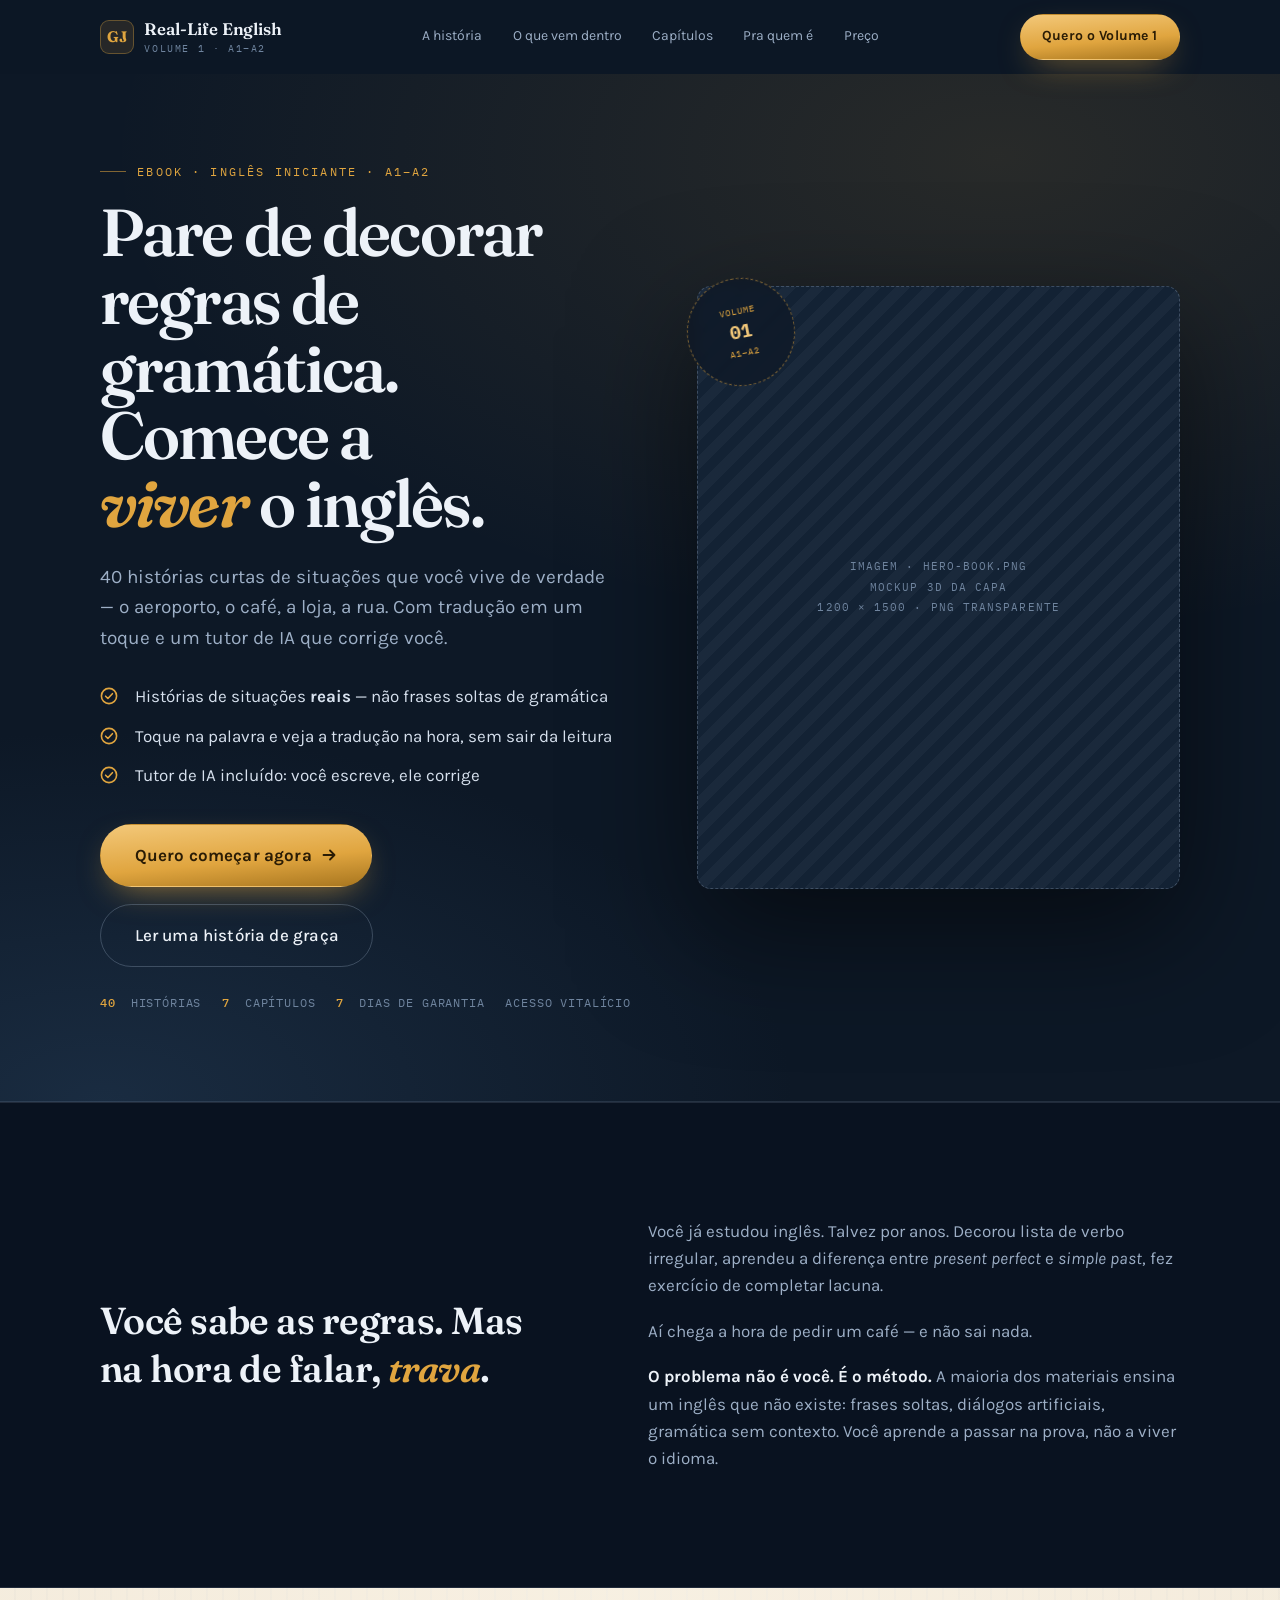
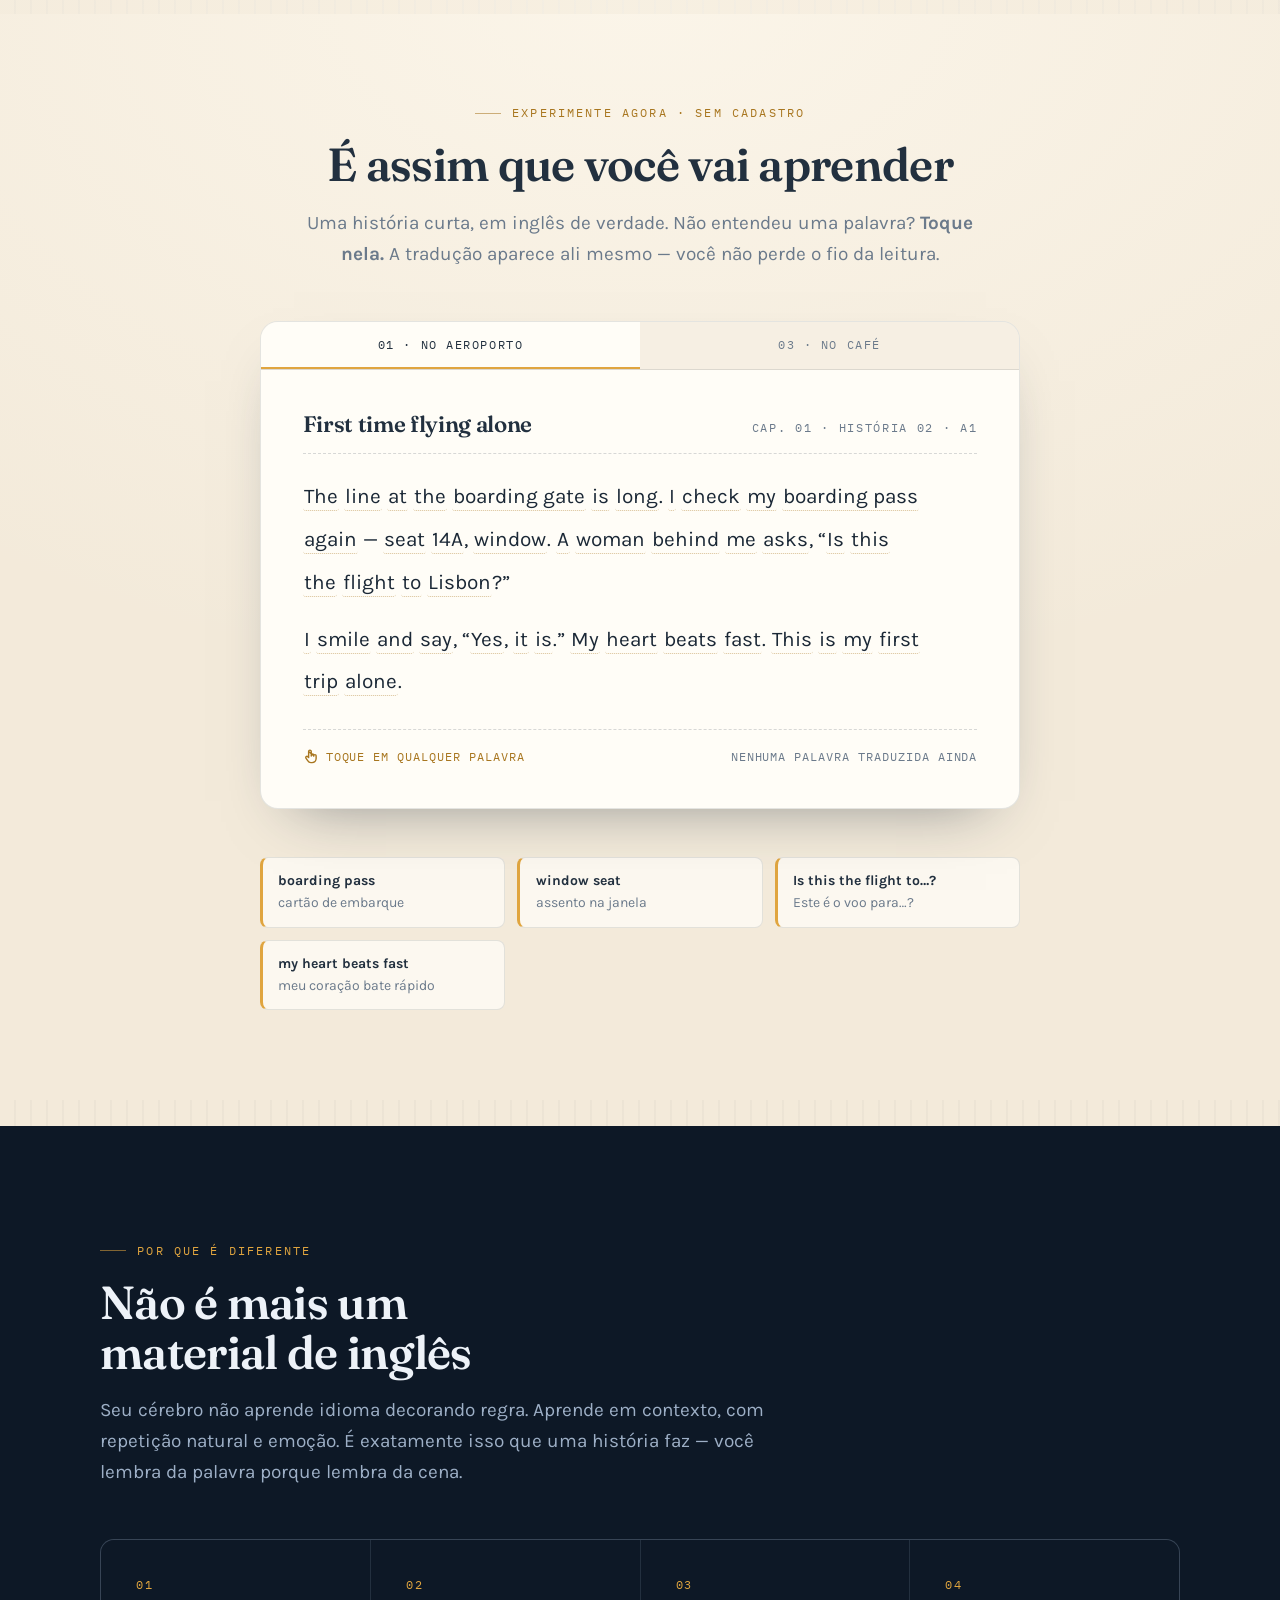
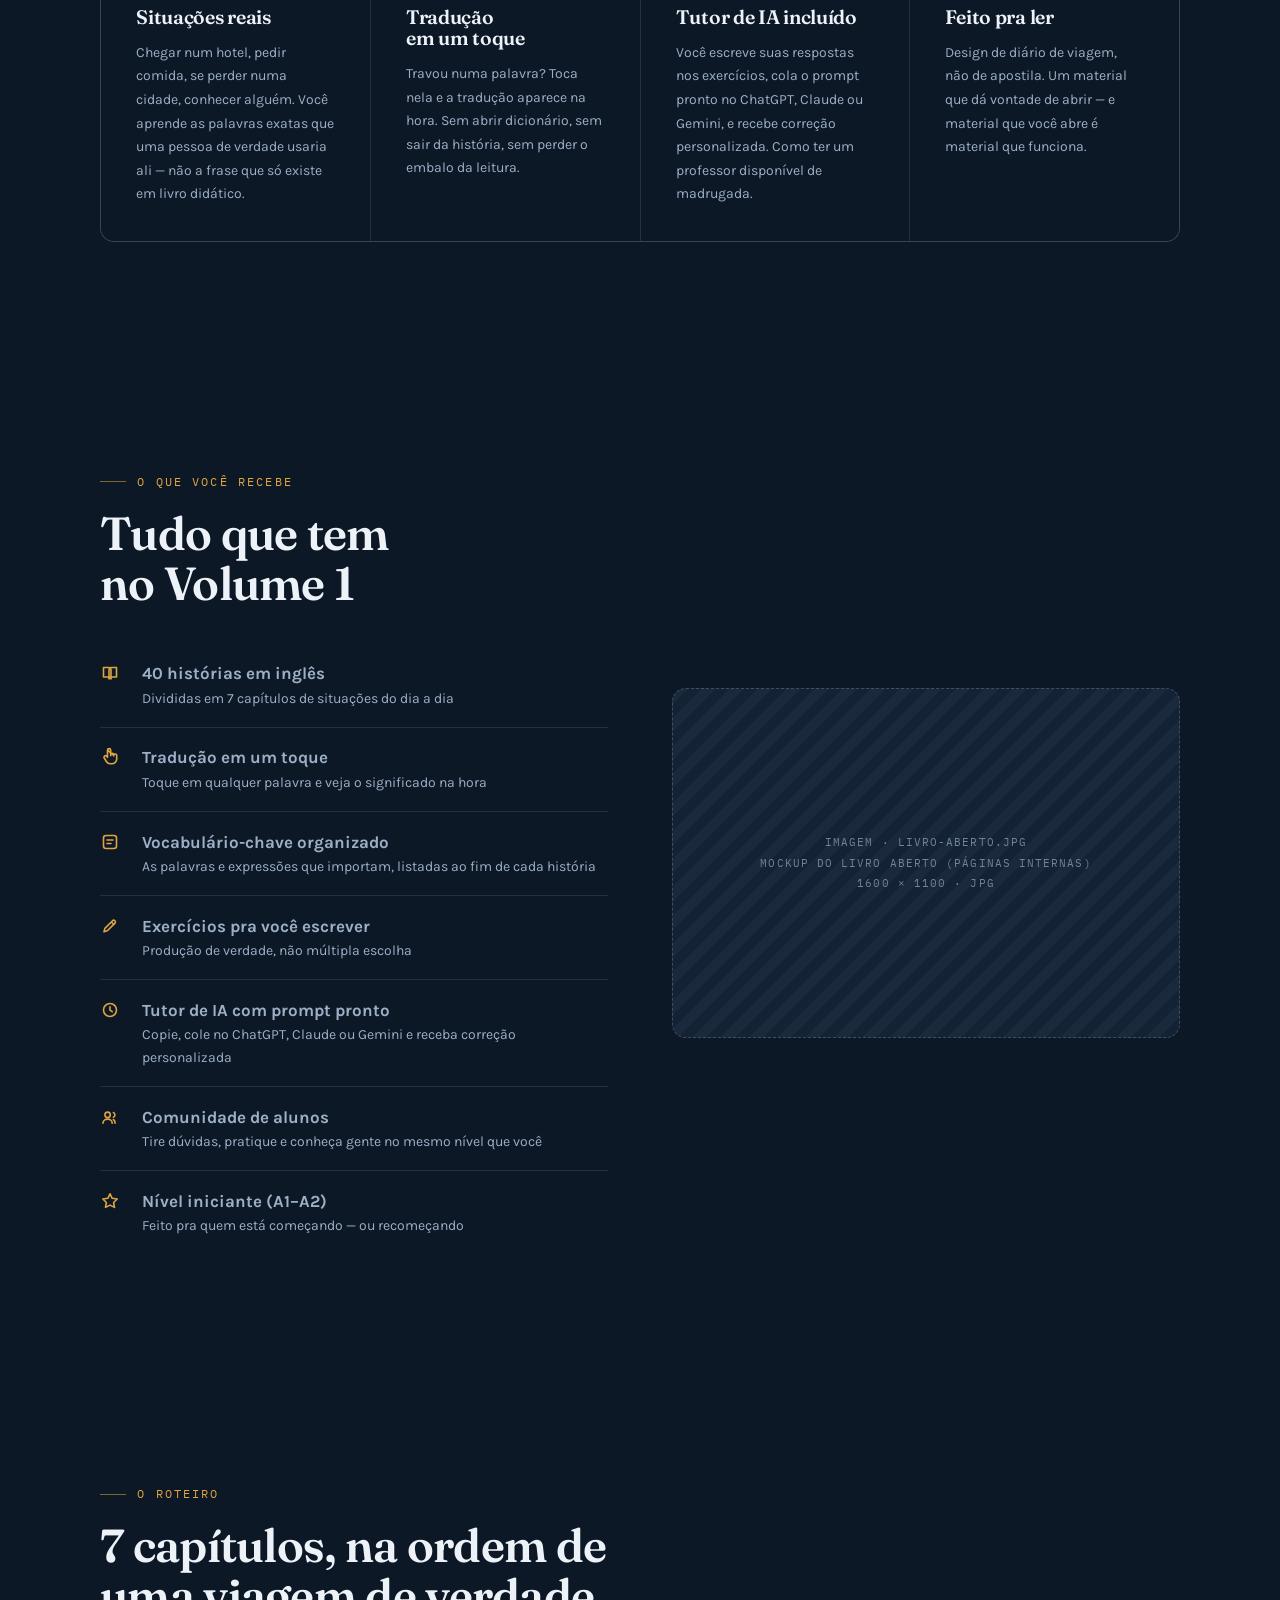
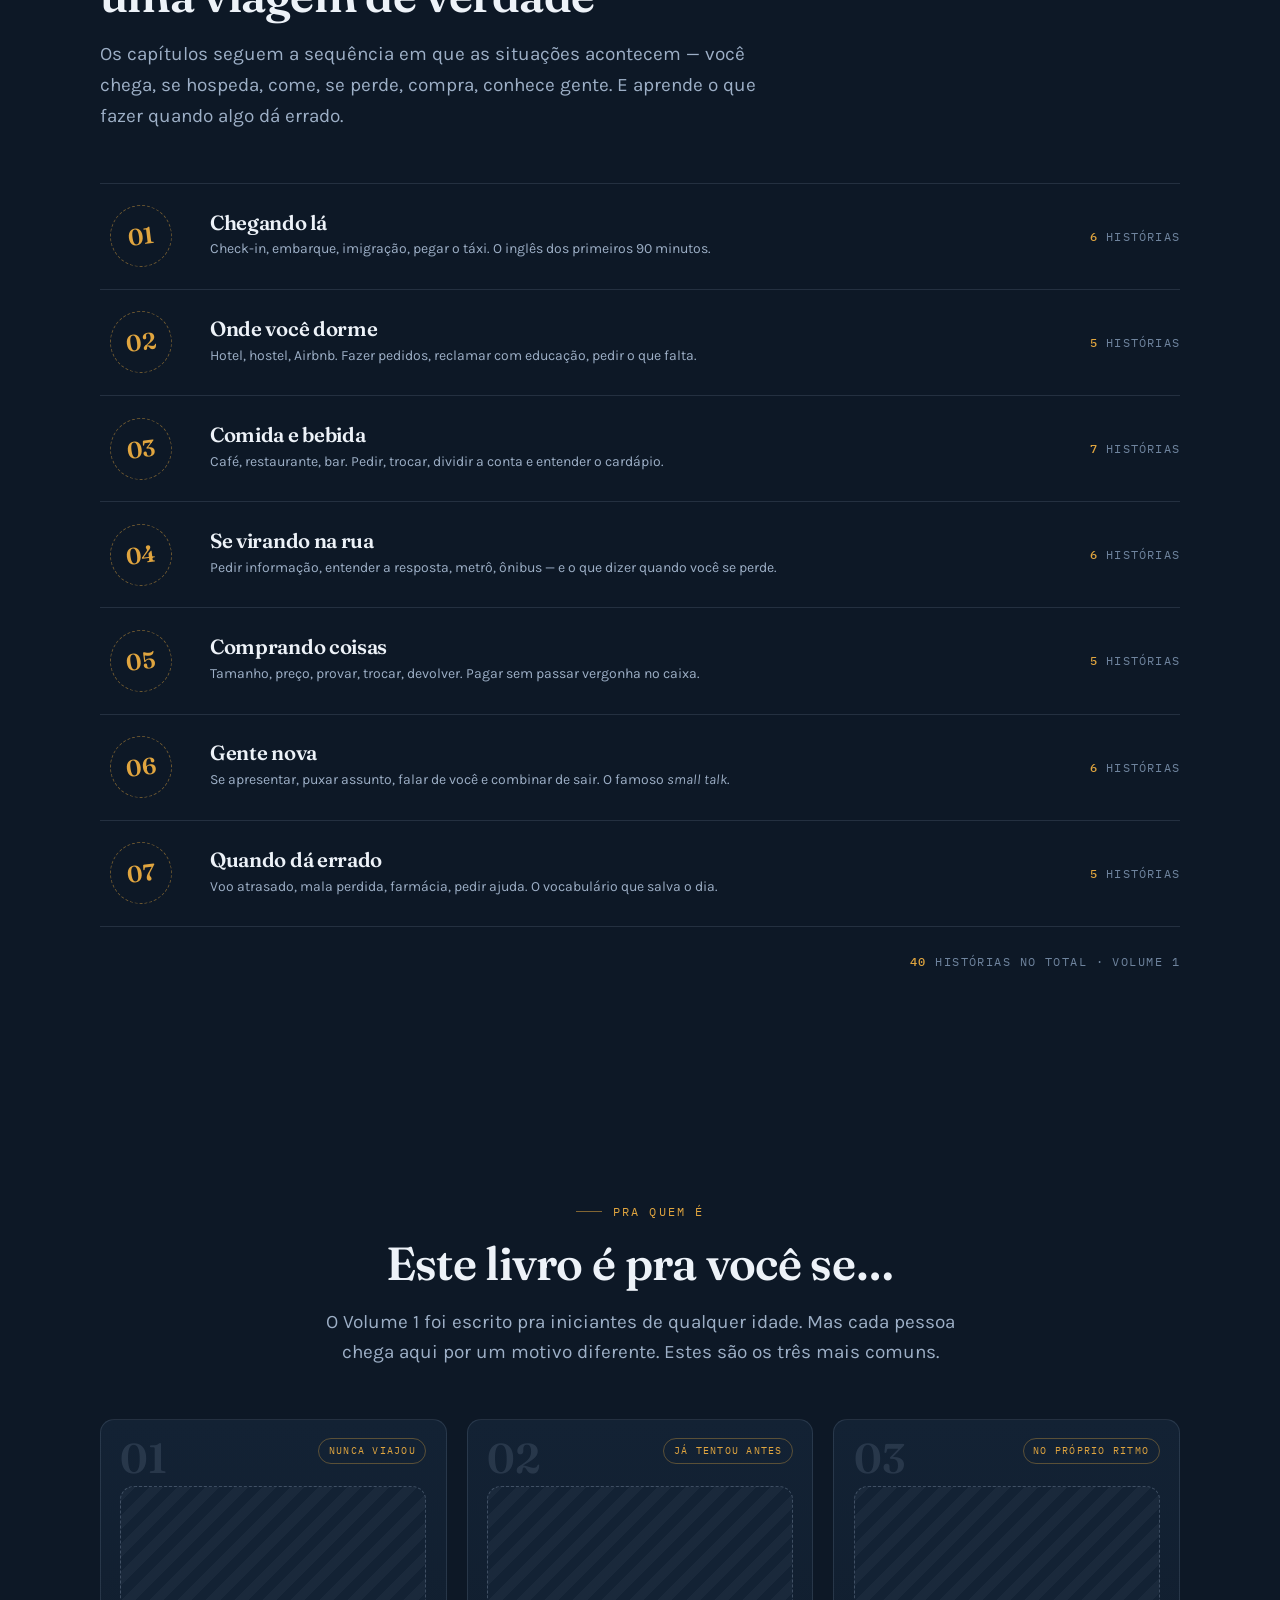
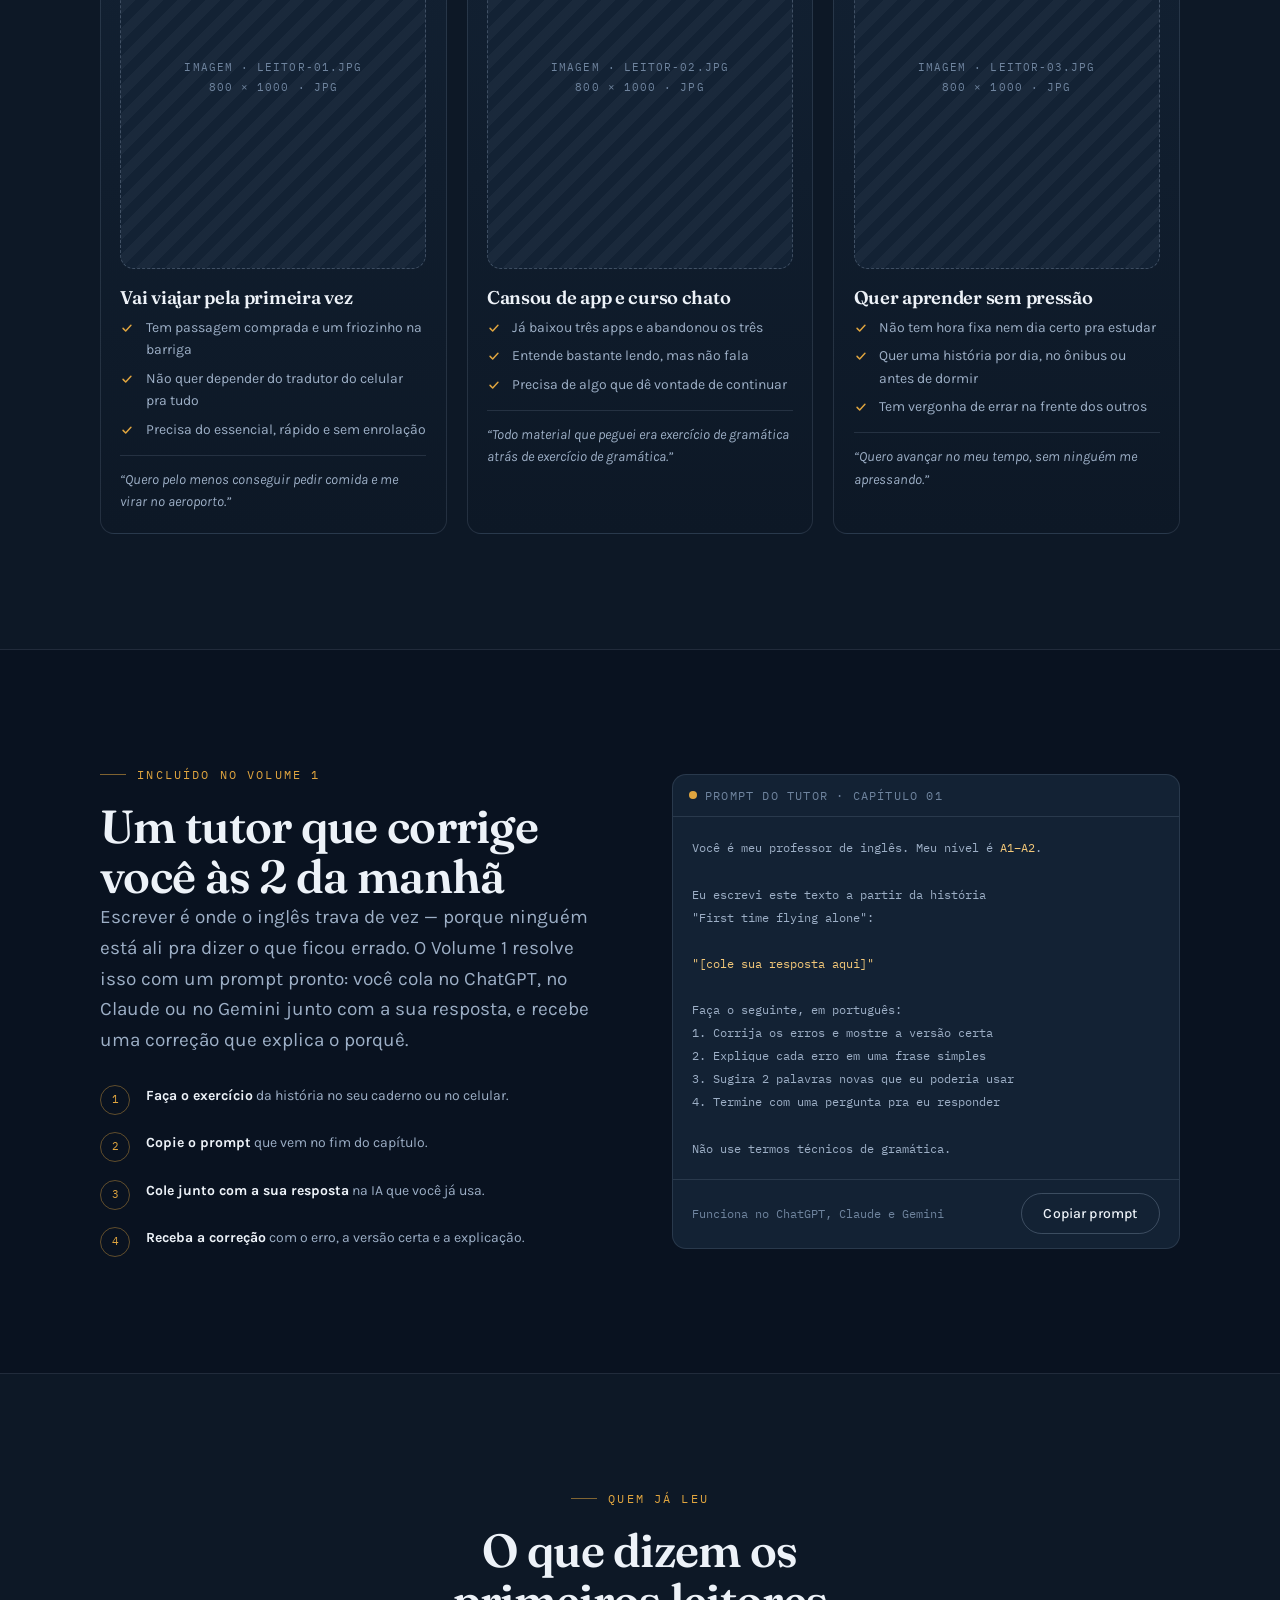
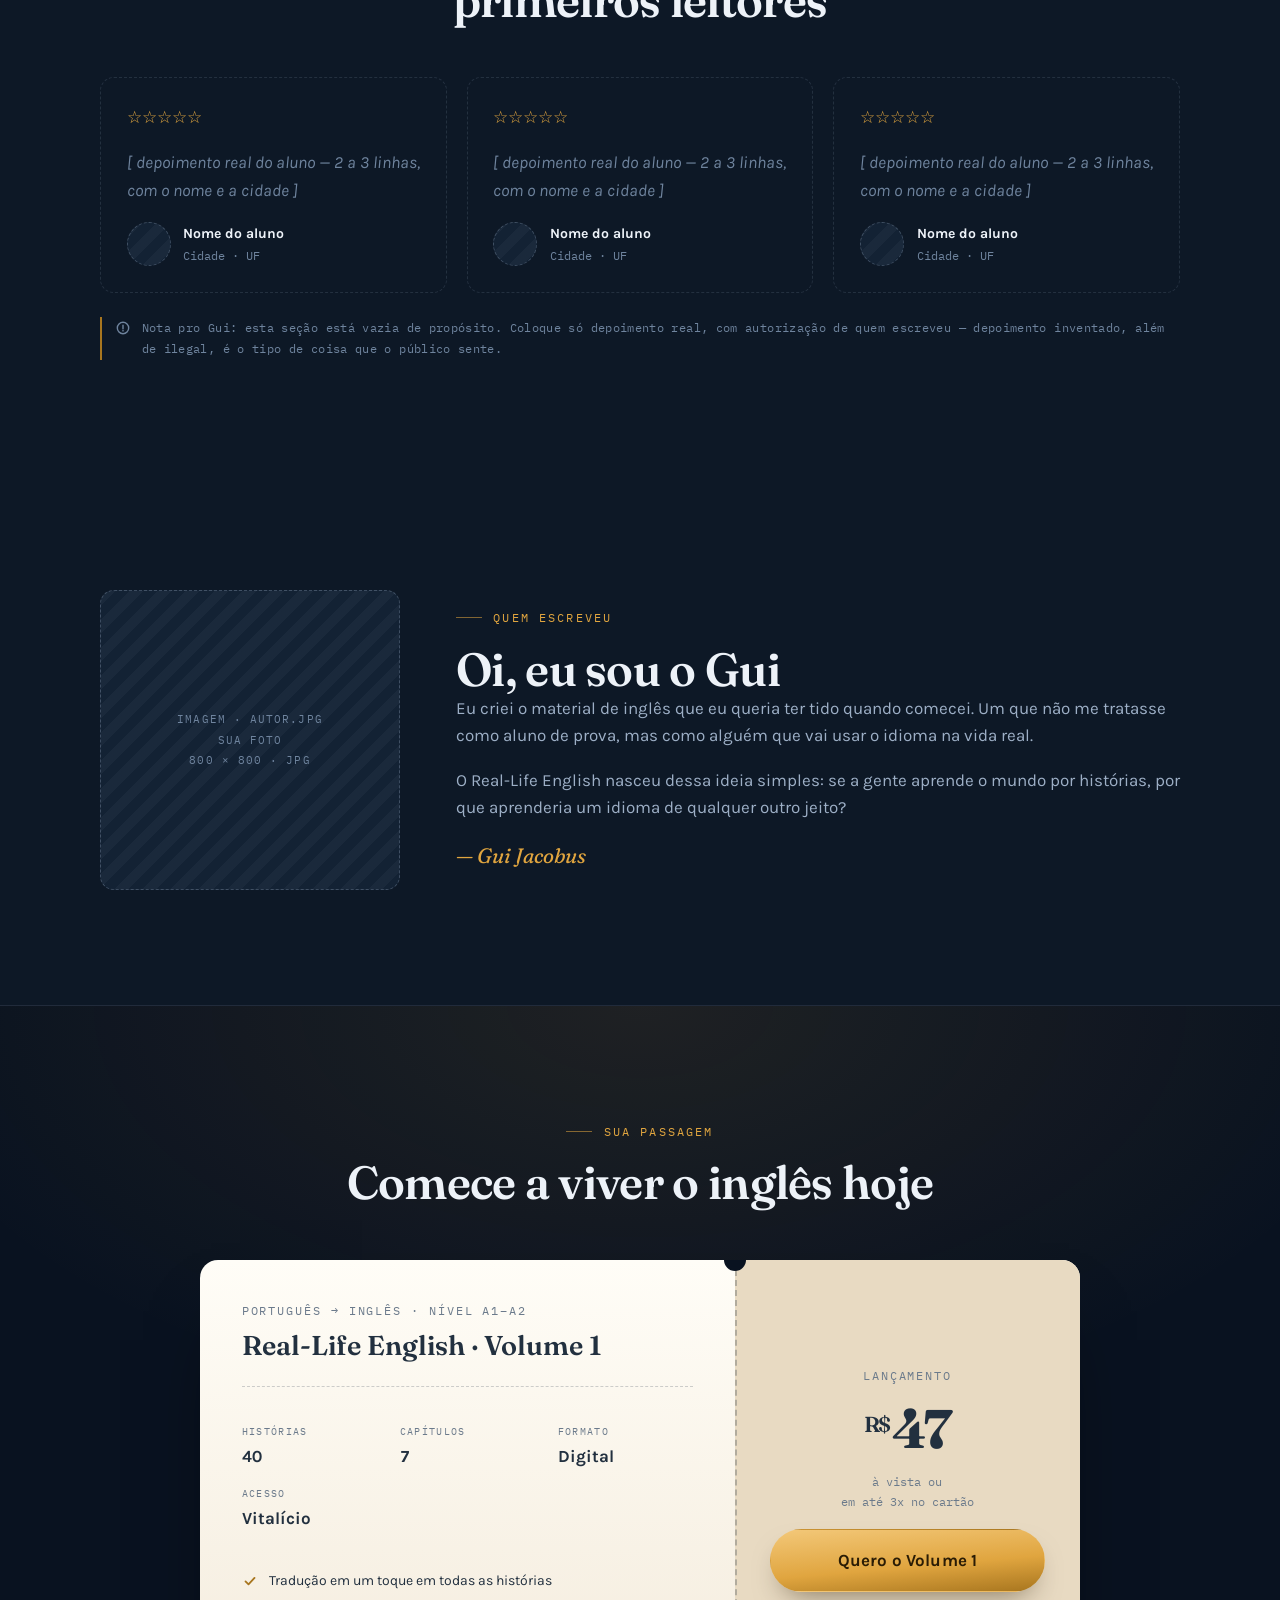
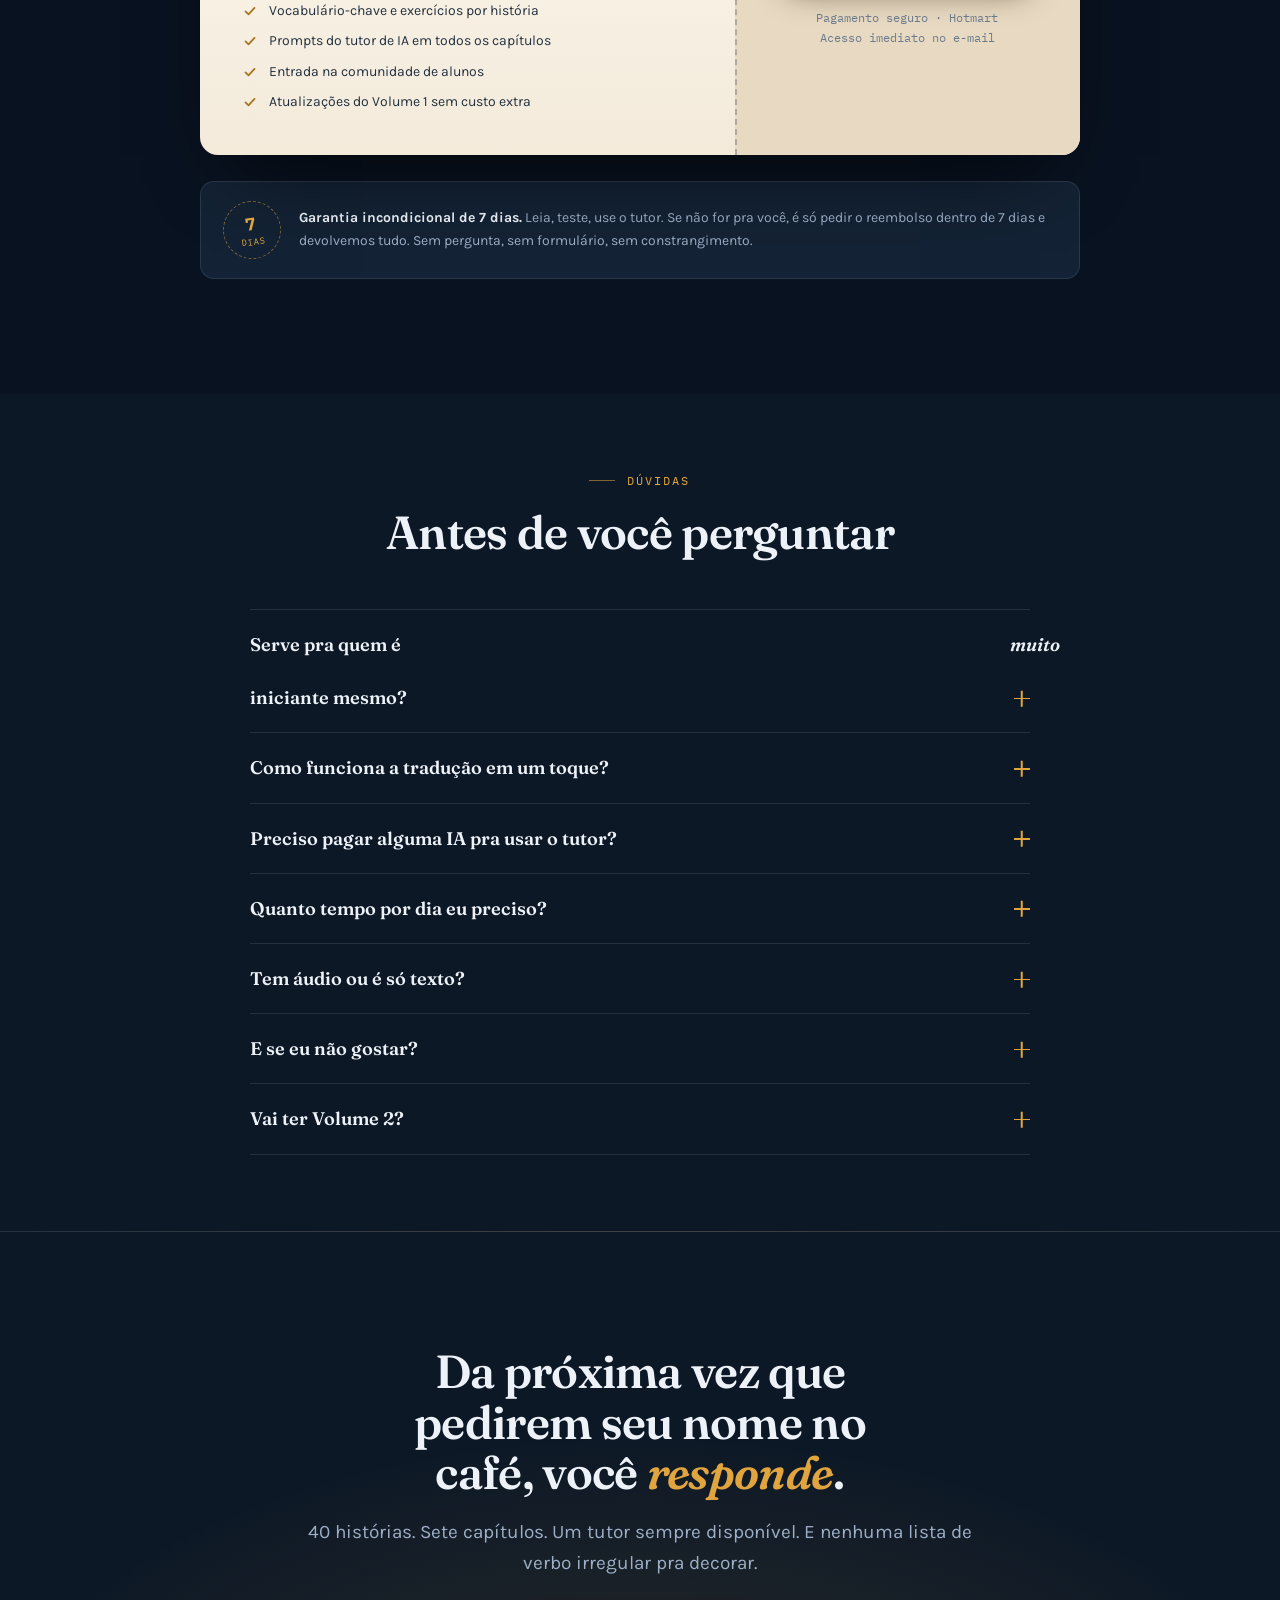
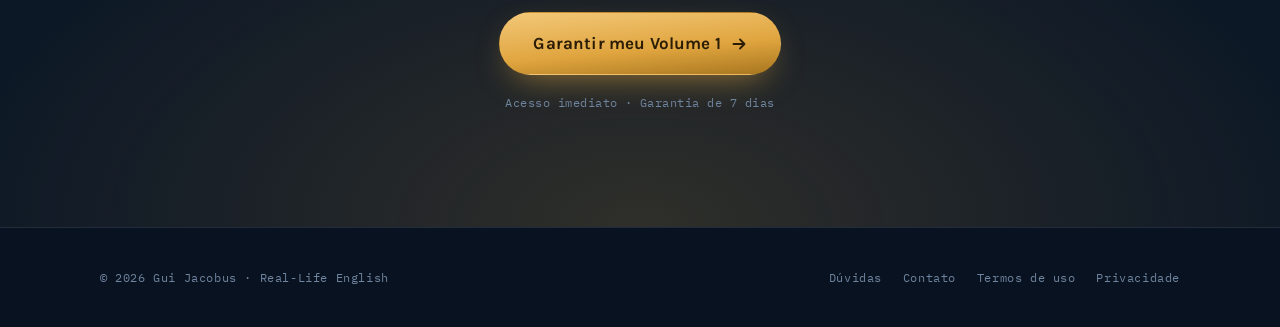
==== landing/index.html @ 4f48d0a4 "Adiciona landing page de vendas do Real-Life English Volume 1 Página de vendas estática (HTML/CSS/JS" ====
<!doctype html>
<html lang="pt-BR">
<head>
<meta charset="utf-8">
<meta name="viewport" content="width=device-width, initial-scale=1">

<title>Real-Life English — Volume 1</title>
<meta name="description" content="Aprenda o inglês que você realmente usa no dia a dia: 40 histórias de situações reais, tradução em um toque e um tutor de IA que corrige você. Nível iniciante (A1–A2).">

<!-- ===== Compartilhamento (Open Graph / Twitter) =====
     TROCAR https://seudominio.com.br pelo domínio final antes de publicar. -->
<meta property="og:type" content="product">
<meta property="og:locale" content="pt_BR">
<meta property="og:title" content="Real-Life English — Volume 1">
<meta property="og:description" content="Pare de decorar regras de gramática. Comece a viver o inglês. 40 histórias reais, tradução em um toque e tutor de IA incluído.">
<meta property="og:image" content="https://seudominio.com.br/assets/img/og-image.jpg">
<meta property="og:url" content="https://seudominio.com.br/">
<meta name="twitter:card" content="summary_large_image">

<link rel="icon" href="assets/img/favicon.png">
<link rel="preconnect" href="https://fonts.googleapis.com">
<link rel="preconnect" href="https://fonts.gstatic.com" crossorigin>
<link rel="stylesheet" href="https://fonts.googleapis.com/css2?family=Fraunces:ital,opsz,wght@0,9..144,400;0,9..144,600;0,9..144,700;1,9..144,600&family=Karla:wght@400;500;700&family=IBM+Plex+Mono:wght@400;500&display=swap">
<link rel="stylesheet" href="assets/css/styles.css">
</head>
<body>

<!-- ==========================================================================
     NAVEGAÇÃO
     ========================================================================== -->
<header class="nav" id="nav">
  <div class="wrap nav__inner">
    <a class="brand" href="#inicio">
      <span class="brand__mark" aria-hidden="true">GJ</span>
      <span>
        <span class="brand__name">Real-Life English</span>
        <span class="brand__vol">Volume 1 · A1–A2</span>
      </span>
    </a>

    <nav aria-label="Seções da página">
      <ul class="nav__links">
        <li><a href="#historia">A história</a></li>
        <li><a href="#dentro">O que vem dentro</a></li>
        <li><a href="#capitulos">Capítulos</a></li>
        <li><a href="#para-quem">Pra quem é</a></li>
        <li><a href="#oferta">Preço</a></li>
      </ul>
    </nav>

    <a class="btn btn--primary btn--sm" href="#oferta" data-cta="nav">Quero o Volume 1</a>
  </div>
</header>

<main>

<!-- ==========================================================================
     HERO
     ========================================================================== -->
<section class="hero" id="inicio">
  <div class="wrap hero__grid">

    <div class="hero__copy">
      <p class="eyebrow">Ebook · Inglês iniciante · A1–A2</p>

      <h1 class="hero__title">Pare de decorar regras de gramática. Comece a <em>viver</em> o inglês.</h1>

      <p class="hero__lede">
        40 histórias curtas de situações que você vive de verdade — o aeroporto, o café,
        a loja, a rua. Com tradução em um toque e um tutor de IA que corrige você.
      </p>

      <ul class="hero__checks">
        <li>
          <svg width="18" height="18" viewBox="0 0 18 18" fill="none" stroke="currentColor" stroke-width="1.6" aria-hidden="true"><circle cx="9" cy="9" r="7.6"/><path d="M5.6 9.2l2.3 2.3 4.5-4.8" stroke-linecap="round" stroke-linejoin="round"/></svg>
          <span>Histórias de situações <b>reais</b> — não frases soltas de gramática</span>
        </li>
        <li>
          <svg width="18" height="18" viewBox="0 0 18 18" fill="none" stroke="currentColor" stroke-width="1.6" aria-hidden="true"><circle cx="9" cy="9" r="7.6"/><path d="M5.6 9.2l2.3 2.3 4.5-4.8" stroke-linecap="round" stroke-linejoin="round"/></svg>
          <span>Toque na palavra e veja a tradução na hora, sem sair da leitura</span>
        </li>
        <li>
          <svg width="18" height="18" viewBox="0 0 18 18" fill="none" stroke="currentColor" stroke-width="1.6" aria-hidden="true"><circle cx="9" cy="9" r="7.6"/><path d="M5.6 9.2l2.3 2.3 4.5-4.8" stroke-linecap="round" stroke-linejoin="round"/></svg>
          <span>Tutor de IA incluído: você escreve, ele corrige</span>
        </li>
      </ul>

      <div class="hero__actions">
        <a class="btn btn--primary" href="#oferta" data-cta="hero">
          Quero começar agora
          <svg width="16" height="16" viewBox="0 0 16 16" fill="none" stroke="currentColor" stroke-width="1.8" aria-hidden="true"><path d="M2.5 8h11M9 3.5L13.5 8 9 12.5" stroke-linecap="round" stroke-linejoin="round"/></svg>
        </a>
        <a class="btn btn--ghost" href="#historia">Ler uma história de graça</a>
      </div>

      <p class="hero__meta">
        <span><b>40</b>&nbsp;histórias</span>
        <span><b>7</b>&nbsp;capítulos</span>
        <span><b>7</b>&nbsp;dias de garantia</span>
        <span>Acesso vitalício</span>
      </p>
    </div>

    <div class="hero__art">
      <div class="hero__badge" aria-hidden="true">
        <span>Volume<b>01</b>A1–A2</span>
      </div>
      <!-- IMAGEM 1 -->
      <figure class="slot slot--book" data-ratio="4-5" data-slot="hero-book.png&#10;mockup 3D da capa&#10;1200 × 1500 · PNG transparente">
        <img src="assets/img/hero-book.png" alt="Capa do ebook Real-Life English Volume 1">
      </figure>
    </div>

  </div>
</section>

<!-- ==========================================================================
     PROBLEMA
     ========================================================================== -->
<section class="section problem">
  <div class="wrap problem__grid">
    <h2 class="problem__quote">Você sabe as regras. Mas na hora de falar, <b>trava</b>.</h2>
    <div class="problem__body">
      <p>Você já estudou inglês. Talvez por anos. Decorou lista de verbo irregular, aprendeu a diferença entre <em>present perfect</em> e <em>simple past</em>, fez exercício de completar lacuna.</p>
      <p>Aí chega a hora de pedir um café — e não sai nada.</p>
      <p><strong>O problema não é você. É o método.</strong> A maioria dos materiais ensina um inglês que não existe: frases soltas, diálogos artificiais, gramática sem contexto. Você aprende a passar na prova, não a viver o idioma.</p>
    </div>
  </div>
</section>

<!-- ==========================================================================
     DEMONSTRAÇÃO — a página do diário (toque-pra-traduzir ao vivo)
     ========================================================================== -->
<section class="section paper" id="historia">
  <div class="wrap">
    <div class="section-head section-head--center">
      <p class="eyebrow eyebrow--center">Experimente agora · sem cadastro</p>
      <h2 class="h-section">É assim que você vai aprender</h2>
      <p class="lede">Uma história curta, em inglês de verdade. Não entendeu uma palavra? <strong>Toque nela.</strong> A tradução aparece ali mesmo — você não perde o fio da leitura.</p>
    </div>

    <div class="story" id="story">
      <div class="story__tabs" role="tablist" aria-label="Escolha uma história">
        <button class="story__tab" id="tab-airport" role="tab" aria-selected="true" aria-controls="panel-airport" type="button">01 · No aeroporto</button>
        <button class="story__tab" id="tab-cafe" role="tab" aria-selected="false" aria-controls="panel-cafe" type="button">03 · No café</button>
      </div>

      <!-- história 1 -->
      <div class="story__panel" id="panel-airport" role="tabpanel" aria-labelledby="tab-airport">
        <div class="story__head">
          <h3 class="story__title">First time flying alone</h3>
          <span class="story__code">Cap. 01 · História 02 · A1</span>
        </div>
        <p class="story__text" data-glossable>The line at the <span data-ph>boarding gate</span> is long. I check my <span data-ph>boarding pass</span> again — seat 14A, window. A woman behind me asks, “Is this the flight to Lisbon?”</p>
        <p class="story__text" data-glossable>I smile and say, “Yes, it is.” My heart beats fast. This is my first trip alone.</p>

        <div class="story__foot">
          <span class="story__hint">
            <svg width="15" height="15" viewBox="0 0 16 16" fill="none" stroke="currentColor" stroke-width="1.5" aria-hidden="true"><path d="M6 2.6a1.4 1.4 0 0 1 2.8 0v4.9M8.8 6.6a1.3 1.3 0 0 1 2.6 0v1M11.4 7.3a1.3 1.3 0 0 1 2.6 0v2.9c0 2.4-1.9 4.3-4.3 4.3H8.4c-1.5 0-2.6-.7-3.4-2L3.1 9.8a1.3 1.3 0 0 1 2-1.6l.9 1V2.6z" stroke-linecap="round" stroke-linejoin="round"/></svg>
            Toque em qualquer palavra
          </span>
          <span class="story__counter" data-counter>Nenhuma palavra traduzida ainda</span>
        </div>
      </div>

      <!-- história 2 -->
      <div class="story__panel" id="panel-cafe" role="tabpanel" aria-labelledby="tab-cafe" hidden>
        <div class="story__head">
          <h3 class="story__title">They spelled my name wrong</h3>
          <span class="story__code">Cap. 03 · História 01 · A1</span>
        </div>
        <p class="story__text" data-glossable>“What can I get you?” the barista asks. “A large coffee, please. <span data-ph>To go</span>.”</p>
        <p class="story__text" data-glossable>She writes my name on the cup and spells it wrong. I don’t mind. I say “<span data-ph>thank you</span>” and take my coffee outside.</p>

        <div class="story__foot">
          <span class="story__hint">
            <svg width="15" height="15" viewBox="0 0 16 16" fill="none" stroke="currentColor" stroke-width="1.5" aria-hidden="true"><path d="M6 2.6a1.4 1.4 0 0 1 2.8 0v4.9M8.8 6.6a1.3 1.3 0 0 1 2.6 0v1M11.4 7.3a1.3 1.3 0 0 1 2.6 0v2.9c0 2.4-1.9 4.3-4.3 4.3H8.4c-1.5 0-2.6-.7-3.4-2L3.1 9.8a1.3 1.3 0 0 1 2-1.6l.9 1V2.6z" stroke-linecap="round" stroke-linejoin="round"/></svg>
            Toque em qualquer palavra
          </span>
          <span class="story__counter" data-counter>Nenhuma palavra traduzida ainda</span>
        </div>
      </div>
    </div>

    <!-- vocabulário que fecha cada história -->
    <div class="vocab" aria-label="Vocabulário-chave da história">
      <div class="vocab__item"><div class="vocab__en">boarding pass</div><div class="vocab__pt">cartão de embarque</div></div>
      <div class="vocab__item"><div class="vocab__en">window seat</div><div class="vocab__pt">assento na janela</div></div>
      <div class="vocab__item"><div class="vocab__en">Is this the flight to…?</div><div class="vocab__pt">Este é o voo para…?</div></div>
      <div class="vocab__item"><div class="vocab__en">my heart beats fast</div><div class="vocab__pt">meu coração bate rápido</div></div>
    </div>
  </div>
</section>

<!-- ==========================================================================
     DIFERENCIAIS
     ========================================================================== -->
<section class="section">
  <div class="wrap">
    <div class="section-head">
      <p class="eyebrow">Por que é diferente</p>
      <h2 class="h-section">Não é mais um material de inglês</h2>
      <p class="lede">Seu cérebro não aprende idioma decorando regra. Aprende em contexto, com repetição natural e emoção. É exatamente isso que uma história faz — você lembra da palavra porque lembra da cena.</p>
    </div>

    <div class="pillars">
      <article class="pillar">
        <span class="pillar__num">01</span>
        <h3>Situações reais</h3>
        <p>Chegar num hotel, pedir comida, se perder numa cidade, conhecer alguém. Você aprende as palavras exatas que uma pessoa de verdade usaria ali — não a frase que só existe em livro didático.</p>
      </article>
      <article class="pillar">
        <span class="pillar__num">02</span>
        <h3>Tradução em um toque</h3>
        <p>Travou numa palavra? Toca nela e a tradução aparece na hora. Sem abrir dicionário, sem sair da história, sem perder o embalo da leitura.</p>
      </article>
      <article class="pillar">
        <span class="pillar__num">03</span>
        <h3>Tutor de IA incluído</h3>
        <p>Você escreve suas respostas nos exercícios, cola o prompt pronto no ChatGPT, Claude ou Gemini, e recebe correção personalizada. Como ter um professor disponível de madrugada.</p>
      </article>
      <article class="pillar">
        <span class="pillar__num">04</span>
        <h3>Feito pra ler</h3>
        <p>Design de diário de viagem, não de apostila. Um material que dá vontade de abrir — e material que você abre é material que funciona.</p>
      </article>
    </div>
  </div>
</section>

<!-- ==========================================================================
     O QUE VEM DENTRO
     ========================================================================== -->
<section class="section" id="dentro">
  <div class="wrap includes__grid">

    <div>
      <div class="section-head">
        <p class="eyebrow">O que você recebe</p>
        <h2 class="h-section">Tudo que tem no Volume 1</h2>
      </div>

      <ul class="includes__list">
        <li>
          <svg width="20" height="20" viewBox="0 0 20 20" fill="none" stroke="currentColor" stroke-width="1.6" aria-hidden="true"><path d="M3.5 4.5h5a2.5 2.5 0 0 1 2.5 2.5v9a2 2 0 0 0-2-2h-5.5zM16.5 4.5h-5A2.5 2.5 0 0 0 9 7v9a2 2 0 0 1 2-2h5.5z" stroke-linejoin="round"/></svg>
          <span><b>40 histórias em inglês</b><span>Divididas em 7 capítulos de situações do dia a dia</span></span>
        </li>
        <li>
          <svg width="20" height="20" viewBox="0 0 20 20" fill="none" stroke="currentColor" stroke-width="1.6" aria-hidden="true"><path d="M7.5 3.2a1.6 1.6 0 0 1 3.2 0v5.6M10.7 7.7a1.5 1.5 0 0 1 3 0v1.2M13.7 8.5a1.5 1.5 0 0 1 3 0v3.4c0 2.7-2.2 4.9-4.9 4.9h-1.5c-1.7 0-3-.8-3.9-2.3L4.2 11a1.5 1.5 0 0 1 2.3-1.9l1 1.2V3.2z" stroke-linecap="round" stroke-linejoin="round"/></svg>
          <span><b>Tradução em um toque</b><span>Toque em qualquer palavra e veja o significado na hora</span></span>
        </li>
        <li>
          <svg width="20" height="20" viewBox="0 0 20 20" fill="none" stroke="currentColor" stroke-width="1.6" aria-hidden="true"><rect x="3.5" y="3.5" width="13" height="13" rx="2.5"/><path d="M7 8h6M7 11.5h4" stroke-linecap="round"/></svg>
          <span><b>Vocabulário-chave organizado</b><span>As palavras e expressões que importam, listadas ao fim de cada história</span></span>
        </li>
        <li>
          <svg width="20" height="20" viewBox="0 0 20 20" fill="none" stroke="currentColor" stroke-width="1.6" aria-hidden="true"><path d="M4 15.8l.9-3.4 7.7-7.7a1.7 1.7 0 0 1 2.4 2.4l-7.7 7.7z" stroke-linejoin="round"/><path d="M11.5 6.2l2.3 2.3" stroke-linecap="round"/></svg>
          <span><b>Exercícios pra você escrever</b><span>Produção de verdade, não múltipla escolha</span></span>
        </li>
        <li>
          <svg width="20" height="20" viewBox="0 0 20 20" fill="none" stroke="currentColor" stroke-width="1.6" aria-hidden="true"><circle cx="10" cy="10" r="6.5"/><path d="M10 6.8v3.4l2.2 1.5" stroke-linecap="round" stroke-linejoin="round"/></svg>
          <span><b>Tutor de IA com prompt pronto</b><span>Copie, cole no ChatGPT, Claude ou Gemini e receba correção personalizada</span></span>
        </li>
        <li>
          <svg width="20" height="20" viewBox="0 0 20 20" fill="none" stroke="currentColor" stroke-width="1.6" aria-hidden="true"><circle cx="7.6" cy="7.8" r="2.7"/><path d="M3 16.2c0-2.3 2-4.1 4.6-4.1s4.6 1.8 4.6 4.1M13.4 5.6a2.5 2.5 0 0 1 0 4.6M15.1 16.2c0-1.6-.6-2.9-1.7-3.7" stroke-linecap="round"/></svg>
          <span><b>Comunidade de alunos</b><span>Tire dúvidas, pratique e conheça gente no mesmo nível que você</span></span>
        </li>
        <li>
          <svg width="20" height="20" viewBox="0 0 20 20" fill="none" stroke="currentColor" stroke-width="1.6" aria-hidden="true"><path d="M10 2.8l2.2 4.5 5 .7-3.6 3.5.9 4.9L10 14.1l-4.5 2.3.9-4.9L2.8 8l5-.7z" stroke-linejoin="round"/></svg>
          <span><b>Nível iniciante (A1–A2)</b><span>Feito pra quem está começando — ou recomeçando</span></span>
        </li>
      </ul>
    </div>

    <!-- IMAGEM 2 -->
    <figure class="slot" data-ratio="16-11" data-slot="livro-aberto.jpg&#10;mockup do livro aberto (páginas internas)&#10;1600 × 1100 · JPG">
      <img src="assets/img/livro-aberto.jpg" alt="Páginas internas do ebook Real-Life English">
    </figure>

  </div>
</section>

<!-- ==========================================================================
     CAPÍTULOS
     ========================================================================== -->
<section class="section" id="capitulos">
  <div class="wrap">
    <div class="section-head">
      <p class="eyebrow">O roteiro</p>
      <h2 class="h-section">7 capítulos, na ordem de uma viagem de verdade</h2>
      <p class="lede">Os capítulos seguem a sequência em que as situações acontecem — você chega, se hospeda, come, se perde, compra, conhece gente. E aprende o que fazer quando algo dá errado.</p>
    </div>

    <div class="chapters">
      <article class="chapter">
        <span class="chapter__stamp" aria-hidden="true">01</span>
        <div>
          <h3 class="chapter__title">Chegando lá</h3>
          <p class="chapter__desc">Check-in, embarque, imigração, pegar o táxi. O inglês dos primeiros 90 minutos.</p>
        </div>
        <span class="chapter__count"><b>6</b> histórias</span>
      </article>

      <article class="chapter">
        <span class="chapter__stamp" aria-hidden="true">02</span>
        <div>
          <h3 class="chapter__title">Onde você dorme</h3>
          <p class="chapter__desc">Hotel, hostel, Airbnb. Fazer pedidos, reclamar com educação, pedir o que falta.</p>
        </div>
        <span class="chapter__count"><b>5</b> histórias</span>
      </article>

      <article class="chapter">
        <span class="chapter__stamp" aria-hidden="true">03</span>
        <div>
          <h3 class="chapter__title">Comida e bebida</h3>
          <p class="chapter__desc">Café, restaurante, bar. Pedir, trocar, dividir a conta e entender o cardápio.</p>
        </div>
        <span class="chapter__count"><b>7</b> histórias</span>
      </article>

      <article class="chapter">
        <span class="chapter__stamp" aria-hidden="true">04</span>
        <div>
          <h3 class="chapter__title">Se virando na rua</h3>
          <p class="chapter__desc">Pedir informação, entender a resposta, metrô, ônibus — e o que dizer quando você se perde.</p>
        </div>
        <span class="chapter__count"><b>6</b> histórias</span>
      </article>

      <article class="chapter">
        <span class="chapter__stamp" aria-hidden="true">05</span>
        <div>
          <h3 class="chapter__title">Comprando coisas</h3>
          <p class="chapter__desc">Tamanho, preço, provar, trocar, devolver. Pagar sem passar vergonha no caixa.</p>
        </div>
        <span class="chapter__count"><b>5</b> histórias</span>
      </article>

      <article class="chapter">
        <span class="chapter__stamp" aria-hidden="true">06</span>
        <div>
          <h3 class="chapter__title">Gente nova</h3>
          <p class="chapter__desc">Se apresentar, puxar assunto, falar de você e combinar de sair. O famoso <em>small talk</em>.</p>
        </div>
        <span class="chapter__count"><b>6</b> histórias</span>
      </article>

      <article class="chapter">
        <span class="chapter__stamp" aria-hidden="true">07</span>
        <div>
          <h3 class="chapter__title">Quando dá errado</h3>
          <p class="chapter__desc">Voo atrasado, mala perdida, farmácia, pedir ajuda. O vocabulário que salva o dia.</p>
        </div>
        <span class="chapter__count"><b>5</b> histórias</span>
      </article>
    </div>

    <p class="chapters__total"><b>40</b> histórias no total · Volume 1</p>
  </div>
</section>

<!-- ==========================================================================
     PARA QUEM É
     ========================================================================== -->
<section class="section" id="para-quem">
  <div class="wrap">
    <div class="section-head section-head--center">
      <p class="eyebrow eyebrow--center">Pra quem é</p>
      <h2 class="h-section">Este livro é pra você se…</h2>
      <p class="lede">O Volume 1 foi escrito pra iniciantes de qualquer idade. Mas cada pessoa chega aqui por um motivo diferente. Estes são os três mais comuns.</p>
    </div>

    <div class="readers">

      <article class="reader">
        <div class="reader__top">
          <span class="reader__num" aria-hidden="true">01</span>
          <span class="reader__level">Nunca viajou</span>
        </div>
        <!-- IMAGEM 3 -->
        <figure class="slot slot--photo" data-ratio="4-5" data-slot="leitor-01.jpg&#10;800 × 1000 · JPG">
          <img src="assets/img/leitor-01.jpg" alt="">
        </figure>
        <div class="reader__body">
          <h3 class="reader__name">Vai viajar pela primeira vez</h3>
          <ul class="reader__tags">
            <li><svg width="14" height="14" viewBox="0 0 16 16" fill="none" stroke="currentColor" stroke-width="1.7" aria-hidden="true"><path d="M3.5 8.4l3 3 6-6.5" stroke-linecap="round" stroke-linejoin="round"/></svg><span>Tem passagem comprada e um friozinho na barriga</span></li>
            <li><svg width="14" height="14" viewBox="0 0 16 16" fill="none" stroke="currentColor" stroke-width="1.7" aria-hidden="true"><path d="M3.5 8.4l3 3 6-6.5" stroke-linecap="round" stroke-linejoin="round"/></svg><span>Não quer depender do tradutor do celular pra tudo</span></li>
            <li><svg width="14" height="14" viewBox="0 0 16 16" fill="none" stroke="currentColor" stroke-width="1.7" aria-hidden="true"><path d="M3.5 8.4l3 3 6-6.5" stroke-linecap="round" stroke-linejoin="round"/></svg><span>Precisa do essencial, rápido e sem enrolação</span></li>
          </ul>
          <p class="reader__goal">“Quero pelo menos conseguir pedir comida e me virar no aeroporto.”</p>
        </div>
      </article>

      <article class="reader">
        <div class="reader__top">
          <span class="reader__num" aria-hidden="true">02</span>
          <span class="reader__level">Já tentou antes</span>
        </div>
        <!-- IMAGEM 4 -->
        <figure class="slot slot--photo" data-ratio="4-5" data-slot="leitor-02.jpg&#10;800 × 1000 · JPG">
          <img src="assets/img/leitor-02.jpg" alt="">
        </figure>
        <div class="reader__body">
          <h3 class="reader__name">Cansou de app e curso chato</h3>
          <ul class="reader__tags">
            <li><svg width="14" height="14" viewBox="0 0 16 16" fill="none" stroke="currentColor" stroke-width="1.7" aria-hidden="true"><path d="M3.5 8.4l3 3 6-6.5" stroke-linecap="round" stroke-linejoin="round"/></svg><span>Já baixou três apps e abandonou os três</span></li>
            <li><svg width="14" height="14" viewBox="0 0 16 16" fill="none" stroke="currentColor" stroke-width="1.7" aria-hidden="true"><path d="M3.5 8.4l3 3 6-6.5" stroke-linecap="round" stroke-linejoin="round"/></svg><span>Entende bastante lendo, mas não fala</span></li>
            <li><svg width="14" height="14" viewBox="0 0 16 16" fill="none" stroke="currentColor" stroke-width="1.7" aria-hidden="true"><path d="M3.5 8.4l3 3 6-6.5" stroke-linecap="round" stroke-linejoin="round"/></svg><span>Precisa de algo que dê vontade de continuar</span></li>
          </ul>
          <p class="reader__goal">“Todo material que peguei era exercício de gramática atrás de exercício de gramática.”</p>
        </div>
      </article>

      <article class="reader">
        <div class="reader__top">
          <span class="reader__num" aria-hidden="true">03</span>
          <span class="reader__level">No próprio ritmo</span>
        </div>
        <!-- IMAGEM 5 -->
        <figure class="slot slot--photo" data-ratio="4-5" data-slot="leitor-03.jpg&#10;800 × 1000 · JPG">
          <img src="assets/img/leitor-03.jpg" alt="">
        </figure>
        <div class="reader__body">
          <h3 class="reader__name">Quer aprender sem pressão</h3>
          <ul class="reader__tags">
            <li><svg width="14" height="14" viewBox="0 0 16 16" fill="none" stroke="currentColor" stroke-width="1.7" aria-hidden="true"><path d="M3.5 8.4l3 3 6-6.5" stroke-linecap="round" stroke-linejoin="round"/></svg><span>Não tem hora fixa nem dia certo pra estudar</span></li>
            <li><svg width="14" height="14" viewBox="0 0 16 16" fill="none" stroke="currentColor" stroke-width="1.7" aria-hidden="true"><path d="M3.5 8.4l3 3 6-6.5" stroke-linecap="round" stroke-linejoin="round"/></svg><span>Quer uma história por dia, no ônibus ou antes de dormir</span></li>
            <li><svg width="14" height="14" viewBox="0 0 16 16" fill="none" stroke="currentColor" stroke-width="1.7" aria-hidden="true"><path d="M3.5 8.4l3 3 6-6.5" stroke-linecap="round" stroke-linejoin="round"/></svg><span>Tem vergonha de errar na frente dos outros</span></li>
          </ul>
          <p class="reader__goal">“Quero avançar no meu tempo, sem ninguém me apressando.”</p>
        </div>
      </article>

    </div>
  </div>
</section>

<!-- ==========================================================================
     TUTOR DE IA
     ========================================================================== -->
<section class="section tutor">
  <div class="wrap tutor__grid">

    <div>
      <p class="eyebrow">Incluído no Volume 1</p>
      <h2 class="h-section">Um tutor que corrige você às 2 da manhã</h2>
      <p class="lede">Escrever é onde o inglês trava de vez — porque ninguém está ali pra dizer o que ficou errado. O Volume 1 resolve isso com um prompt pronto: você cola no ChatGPT, no Claude ou no Gemini junto com a sua resposta, e recebe uma correção que explica o porquê.</p>

      <ol class="tutor__steps">
        <li><span><b>Faça o exercício</b> da história no seu caderno ou no celular.</span></li>
        <li><span><b>Copie o prompt</b> que vem no fim do capítulo.</span></li>
        <li><span><b>Cole junto com a sua resposta</b> na IA que você já usa.</span></li>
        <li><span><b>Receba a correção</b> com o erro, a versão certa e a explicação.</span></li>
      </ol>
    </div>

    <div class="prompt-card">
      <div class="prompt-card__bar"><span class="prompt-card__dot"></span> Prompt do tutor · Capítulo 01</div>
      <div class="prompt-card__body">Você é meu professor de inglês. Meu nível é <b>A1–A2</b>.

Eu escrevi este texto a partir da história
"First time flying alone":

<b>"[cole sua resposta aqui]"</b>

Faça o seguinte, em português:
1. Corrija os erros e mostre a versão certa
2. Explique cada erro em uma frase simples
3. Sugira 2 palavras novas que eu poderia usar
4. Termine com uma pergunta pra eu responder

Não use termos técnicos de gramática.</div>
      <div class="prompt-card__foot">
        <span>Funciona no ChatGPT, Claude e Gemini</span>
        <button class="btn btn--ghost btn--sm" type="button" data-copy-prompt>Copiar prompt</button>
      </div>
    </div>

  </div>
</section>

<!-- ==========================================================================
     DEPOIMENTOS
     --------------------------------------------------------------------------
     ⚠ ESPAÇO RESERVADO. Substitua pelos depoimentos REAIS dos primeiros alunos.
       Se for lançar antes de ter depoimentos, apague a <section> inteira —
       a página continua funcionando sem ela.
     ========================================================================== -->
<section class="section" id="depoimentos">
  <div class="wrap">
    <div class="section-head section-head--center">
      <p class="eyebrow eyebrow--center">Quem já leu</p>
      <h2 class="h-section">O que dizem os primeiros leitores</h2>
    </div>

    <div class="quotes">
      <article class="quote quote--empty">
        <div class="quote__stars" aria-hidden="true">☆☆☆☆☆</div>
        <p class="quote__text">[ depoimento real do aluno — 2 a 3 linhas, com o nome e a cidade ]</p>
        <div class="quote__who">
          <figure class="slot slot--photo" data-slot=""><img src="assets/img/depoimento-1.jpg" alt=""></figure>
          <div><div class="quote__name">Nome do aluno</div><div class="quote__role">Cidade · UF</div></div>
        </div>
      </article>

      <article class="quote quote--empty">
        <div class="quote__stars" aria-hidden="true">☆☆☆☆☆</div>
        <p class="quote__text">[ depoimento real do aluno — 2 a 3 linhas, com o nome e a cidade ]</p>
        <div class="quote__who">
          <figure class="slot slot--photo" data-slot=""><img src="assets/img/depoimento-2.jpg" alt=""></figure>
          <div><div class="quote__name">Nome do aluno</div><div class="quote__role">Cidade · UF</div></div>
        </div>
      </article>

      <article class="quote quote--empty">
        <div class="quote__stars" aria-hidden="true">☆☆☆☆☆</div>
        <p class="quote__text">[ depoimento real do aluno — 2 a 3 linhas, com o nome e a cidade ]</p>
        <div class="quote__who">
          <figure class="slot slot--photo" data-slot=""><img src="assets/img/depoimento-3.jpg" alt=""></figure>
          <div><div class="quote__name">Nome do aluno</div><div class="quote__role">Cidade · UF</div></div>
        </div>
      </article>
    </div>

    <p class="editor-note">
      <svg width="14" height="14" viewBox="0 0 16 16" fill="none" stroke="currentColor" stroke-width="1.6" aria-hidden="true" style="flex:none;margin-top:4px"><circle cx="8" cy="8" r="6.5"/><path d="M8 4.8v4M8 10.9v.4" stroke-linecap="round"/></svg>
      <span>Nota pro Gui: esta seção está vazia de propósito. Coloque só depoimento real, com autorização de quem escreveu — depoimento inventado, além de ilegal, é o tipo de coisa que o público sente.</span>
    </p>
  </div>
</section>

<!-- ==========================================================================
     AUTOR
     ========================================================================== -->
<section class="section" id="autor">
  <div class="wrap author__grid">
    <!-- IMAGEM 6 -->
    <figure class="slot slot--photo" data-ratio="1-1" data-slot="autor.jpg&#10;sua foto&#10;800 × 800 · JPG">
      <img src="assets/img/autor.jpg" alt="Gui Jacobus, autor do Real-Life English">
    </figure>

    <div>
      <p class="eyebrow">Quem escreveu</p>
      <h2 class="h-section">Oi, eu sou o Gui</h2>
      <div class="author__body">
        <p>Eu criei o material de inglês que eu queria ter tido quando comecei. Um que não me tratasse como aluno de prova, mas como alguém que vai usar o idioma na vida real.</p>
        <p>O Real-Life English nasceu dessa ideia simples: se a gente aprende o mundo por histórias, por que aprenderia um idioma de qualquer outro jeito?</p>
        <p class="author__sig">— Gui Jacobus</p>
      </div>
    </div>
  </div>
</section>

<!-- ==========================================================================
     OFERTA
     ========================================================================== -->
<section class="section offer" id="oferta">
  <div class="wrap">
    <div class="section-head section-head--center">
      <p class="eyebrow eyebrow--center">Sua passagem</p>
      <h2 class="h-section">Comece a viver o inglês hoje</h2>
    </div>

    <div class="ticket">
      <div class="ticket__main">
        <div class="ticket__head">
          <div>
            <div class="ticket__route">Português&nbsp;→&nbsp;Inglês · Nível A1–A2</div>
            <div class="ticket__name">Real-Life English · Volume 1</div>
          </div>
        </div>

        <dl class="ticket__rows">
          <div class="ticket__row"><dt>Histórias</dt><dd>40</dd></div>
          <div class="ticket__row"><dt>Capítulos</dt><dd>7</dd></div>
          <div class="ticket__row"><dt>Formato</dt><dd>Digital</dd></div>
          <div class="ticket__row"><dt>Acesso</dt><dd>Vitalício</dd></div>
        </dl>

        <ul class="ticket__includes">
          <li><svg width="16" height="16" viewBox="0 0 16 16" fill="none" stroke="currentColor" stroke-width="1.8" aria-hidden="true"><path d="M3.5 8.4l3 3 6-6.5" stroke-linecap="round" stroke-linejoin="round"/></svg><span>Tradução em um toque em todas as histórias</span></li>
          <li><svg width="16" height="16" viewBox="0 0 16 16" fill="none" stroke="currentColor" stroke-width="1.8" aria-hidden="true"><path d="M3.5 8.4l3 3 6-6.5" stroke-linecap="round" stroke-linejoin="round"/></svg><span>Vocabulário-chave e exercícios por história</span></li>
          <li><svg width="16" height="16" viewBox="0 0 16 16" fill="none" stroke="currentColor" stroke-width="1.8" aria-hidden="true"><path d="M3.5 8.4l3 3 6-6.5" stroke-linecap="round" stroke-linejoin="round"/></svg><span>Prompts do tutor de IA em todos os capítulos</span></li>
          <li><svg width="16" height="16" viewBox="0 0 16 16" fill="none" stroke="currentColor" stroke-width="1.8" aria-hidden="true"><path d="M3.5 8.4l3 3 6-6.5" stroke-linecap="round" stroke-linejoin="round"/></svg><span>Entrada na comunidade de alunos</span></li>
          <li><svg width="16" height="16" viewBox="0 0 16 16" fill="none" stroke="currentColor" stroke-width="1.8" aria-hidden="true"><path d="M3.5 8.4l3 3 6-6.5" stroke-linecap="round" stroke-linejoin="round"/></svg><span>Atualizações do Volume 1 sem custo extra</span></li>
        </ul>
      </div>

      <div class="ticket__stub">
        <div class="ticket__route">Lançamento</div>
        <!-- ===== EDITAR: preço ===== -->
        <div class="price__now" data-price><small>R$</small>47</div>
        <div class="price__terms">à vista ou<br>em até 3x no cartão</div>
        <a class="btn btn--primary btn--wide" href="#" data-cta="oferta">Quero o Volume 1</a>
        <div class="price__terms">Pagamento seguro · Hotmart<br>Acesso imediato no e-mail</div>
      </div>
    </div>

    <div class="guarantee">
      <div class="guarantee__seal" aria-hidden="true"><span><b>7</b>dias</span></div>
      <p><b class="t">Garantia incondicional de 7 dias.</b> Leia, teste, use o tutor. Se não for pra você, é só pedir o reembolso dentro de 7 dias e devolvemos tudo. Sem pergunta, sem formulário, sem constrangimento.</p>
    </div>
  </div>
</section>

<!-- ==========================================================================
     FAQ
     ========================================================================== -->
<section class="section section--tight" id="faq">
  <div class="wrap">
    <div class="section-head section-head--center">
      <p class="eyebrow eyebrow--center">Dúvidas</p>
      <h2 class="h-section">Antes de você perguntar</h2>
    </div>

    <div class="faq">
      <details class="faq__item">
        <summary>Serve pra quem é <em>muito</em> iniciante mesmo?<span class="faq__icon" aria-hidden="true"></span></summary>
        <p class="faq__answer">Serve. O Volume 1 é A1–A2, que é o começo do começo. As primeiras histórias usam frases curtas e vocabulário do dia a dia — e qualquer palavra que você não conhecer está a um toque da tradução. Se você sabe o que é “yes”, “no” e “thank you”, já dá pra começar.</p>
      </details>

      <details class="faq__item">
        <summary>Como funciona a tradução em um toque?<span class="faq__icon" aria-hidden="true"></span></summary>
        <p class="faq__answer">Exatamente como na demonstração aqui em cima: você toca (ou clica) na palavra e o significado em português aparece ali mesmo, sem abrir outra aba nem sair da história. Funciona no celular, no tablet e no computador.</p>
      </details>

      <details class="faq__item">
        <summary>Preciso pagar alguma IA pra usar o tutor?<span class="faq__icon" aria-hidden="true"></span></summary>
        <p class="faq__answer">Não. Os prompts funcionam nas versões gratuitas do ChatGPT, do Claude e do Gemini. Se você já paga alguma, melhor ainda — mas não é requisito.</p>
      </details>

      <details class="faq__item">
        <summary>Quanto tempo por dia eu preciso?<span class="faq__icon" aria-hidden="true"></span></summary>
        <p class="faq__answer">Uma história leva de 5 a 10 minutos. Com o exercício e a correção do tutor, uns 20. O material foi feito pra caber no ônibus, na fila ou antes de dormir — não pra virar mais uma obrigação na sua agenda.</p>
      </details>

      <details class="faq__item">
        <summary>Tem áudio ou é só texto?<span class="faq__icon" aria-hidden="true"></span></summary>
        <p class="faq__answer">O Volume 1 é de leitura: histórias, vocabulário e exercícios escritos. O foco aqui é entender e produzir inglês escrito com confiança — a base que faz a fala fluir depois.</p>
      </details>

      <details class="faq__item">
        <summary>E se eu não gostar?<span class="faq__icon" aria-hidden="true"></span></summary>
        <p class="faq__answer">Você tem 7 dias pra pedir reembolso integral, direto na plataforma. Sem precisar justificar nada.</p>
      </details>

      <details class="faq__item">
        <summary>Vai ter Volume 2?<span class="faq__icon" aria-hidden="true"></span></summary>
        <p class="faq__answer">A ideia é essa: o Volume 2 continua a partir do A2, com histórias mais longas e situações mais complexas. Quem comprar o Volume 1 fica sabendo primeiro — e com condição de quem chegou antes.</p>
      </details>
    </div>
  </div>
</section>

<!-- ==========================================================================
     CTA FINAL
     ========================================================================== -->
<section class="section final">
  <div class="wrap wrap--narrow">
    <h2 class="final__title">Da próxima vez que pedirem seu nome no café, você <em>responde</em>.</h2>
    <p class="lede">40 histórias. Sete capítulos. Um tutor sempre disponível. E nenhuma lista de verbo irregular pra decorar.</p>
    <a class="btn btn--primary" href="#oferta" data-cta="final">
      Garantir meu Volume 1
      <svg width="16" height="16" viewBox="0 0 16 16" fill="none" stroke="currentColor" stroke-width="1.8" aria-hidden="true"><path d="M2.5 8h11M9 3.5L13.5 8 9 12.5" stroke-linecap="round" stroke-linejoin="round"/></svg>
    </a>
    <p class="btn-note" style="margin-top:1.1rem">Acesso imediato · Garantia de 7 dias</p>
  </div>
</section>

</main>

<!-- ==========================================================================
     RODAPÉ
     ========================================================================== -->
<footer class="footer">
  <div class="wrap footer__inner">
    <span>© <span data-year>2026</span> Gui Jacobus · Real-Life English</span>
    <nav class="footer__links" aria-label="Links do rodapé">
      <a href="#faq">Dúvidas</a>
      <a href="mailto:contato@seudominio.com.br">Contato</a>
      <a href="termos.html">Termos de uso</a>
      <a href="privacidade.html">Privacidade</a>
    </nav>
  </div>
</footer>

<!-- barra fixa de compra (mobile) -->
<div class="sticky-buy" id="stickyBuy">
  <div>
    <div class="sticky-buy__label">Volume 1 · A1–A2</div>
    <div class="sticky-buy__price" data-price-mirror>R$&nbsp;47</div>
  </div>
  <a class="btn btn--primary btn--sm" href="#" data-cta="sticky">Quero o Volume 1</a>
</div>

<script src="assets/js/main.js"></script>
</body>
</html>
---- landing/assets/css/styles.css ----
/* ==========================================================================
   Real-Life English — Volume 1
   Landing page de vendas
   --------------------------------------------------------------------------
   Paleta: azul-noite (#0D1826) + âmbar (#E0A53F) + papel quente (#F3EADA)
   Tipos:  Fraunces (display) · Karla (texto) · IBM Plex Mono (rótulos/dados)
   ========================================================================== */

/* --------------------------------------------------------------------------
   1. Tokens
   -------------------------------------------------------------------------- */
:root {
  /* fundos */
  --ink:        #0D1826;
  --ink-2:      #132234;
  --ink-3:      #1B2E44;
  --ink-edge:   #091220;

  /* papel (faixa clara — a página do diário) */
  --paper:      #F3EADA;
  --paper-2:    #E8DAC2;
  --paper-ink:  #22303F;
  --paper-mute: #6B7A8B;

  /* acento */
  --amber:      #E0A53F;
  --amber-2:    #F3C879;
  --amber-deep: #A8761F;
  --amber-ghost: rgba(224, 165, 63, .12);

  /* texto sobre escuro — neutro puxado pro azul da marca */
  --text:       #EDF2F8;
  --mist:       #9DAFC6;
  --mist-2:     #6F849E;

  --line:       rgba(157, 175, 198, .16);
  --line-strong: rgba(157, 175, 198, .30);

  /* tipografia */
  --display: "Fraunces", "Iowan Old Style", Georgia, serif;
  --body:    "Karla", "Helvetica Neue", Arial, sans-serif;
  --mono:    "IBM Plex Mono", ui-monospace, "SFMono-Regular", Menlo, monospace;

  --f-xs:   .75rem;
  --f-sm:   .875rem;
  --f-base: 1.0625rem;
  --f-lg:   1.1875rem;
  --f-xl:   1.5rem;
  --f-2xl:  2rem;
  --f-3xl:  clamp(2rem, 4.2vw, 2.9rem);
  --f-4xl:  clamp(2.5rem, 6.2vw, 4.15rem);

  /* ritmo */
  --gap:    1rem;
  --bleed:  20px;
  --wrap:   1120px;
  --radius: 14px;
}

/* --------------------------------------------------------------------------
   2. Base
   -------------------------------------------------------------------------- */
* { box-sizing: border-box; }

html { scroll-behavior: smooth; scroll-padding-top: 84px; }

body {
  margin: 0;
  background: var(--ink);
  color: var(--text);
  font-family: var(--body);
  font-size: var(--f-base);
  line-height: 1.6;
  -webkit-font-smoothing: antialiased;
  overflow-x: hidden;
}

h1, h2, h3, h4 {
  font-family: var(--display);
  font-optical-sizing: auto;
  font-weight: 600;
  line-height: 1.08;
  letter-spacing: -.015em;
  text-wrap: balance;
  margin: 0;
}

p { margin: 0; }
img { max-width: 100%; display: block; }

a { color: inherit; }

::selection { background: var(--amber); color: var(--ink); }

:focus-visible {
  outline: 2px solid var(--amber-2);
  outline-offset: 3px;
  border-radius: 4px;
}

.wrap {
  width: 100%;
  max-width: var(--wrap);
  margin-inline: auto;
  padding-inline: var(--bleed);
}

.wrap--narrow { max-width: 780px; }

.section { padding-block: clamp(4rem, 9vw, 7.5rem); position: relative; }
.section--tight { padding-block: clamp(3rem, 6vw, 5rem); }

/* --------------------------------------------------------------------------
   3. Elementos tipográficos recorrentes
   -------------------------------------------------------------------------- */
.eyebrow {
  font-family: var(--mono);
  font-size: var(--f-xs);
  letter-spacing: .18em;
  text-transform: uppercase;
  color: var(--amber);
  margin: 0 0 1.1rem;
  display: flex;
  align-items: center;
  gap: .7rem;
}
.eyebrow::before {
  content: "";
  width: 26px;
  height: 1px;
  background: var(--amber);
  opacity: .55;
  flex: none;
}
.eyebrow--center { justify-content: center; }

.h-section { font-size: var(--f-3xl); }

.lede {
  font-size: var(--f-lg);
  color: var(--mist);
  max-width: 62ch;
  line-height: 1.62;
}

.section-head { max-width: 42rem; margin-bottom: clamp(2.2rem, 4vw, 3.4rem); }
.section-head .lede { margin-top: 1.1rem; }
.section-head--center { margin-inline: auto; text-align: center; }
.section-head--center .lede { margin-inline: auto; }

/* marca d'água de carimbo de passaporte (ornamento ambiente) */
.stamp-mark {
  position: absolute;
  border: 1.5px dashed var(--line-strong);
  border-radius: 50%;
  pointer-events: none;
  opacity: .5;
}

/* --------------------------------------------------------------------------
   4. Botões
   -------------------------------------------------------------------------- */
.btn {
  display: inline-flex;
  align-items: center;
  justify-content: center;
  gap: .6rem;
  font-family: var(--body);
  font-weight: 700;
  font-size: var(--f-base);
  letter-spacing: .01em;
  padding: 1.05rem 2.1rem;
  border-radius: 999px;
  border: 1px solid transparent;
  text-decoration: none;
  cursor: pointer;
  transition: transform .18s ease, box-shadow .18s ease, background .18s ease;
  text-align: center;
}

.btn--primary {
  background: linear-gradient(175deg, var(--amber-2), var(--amber) 58%, var(--amber-deep));
  color: #2A1C05;
  box-shadow: 0 12px 34px -14px rgba(224, 165, 63, .75);
}
.btn--primary:hover { transform: translateY(-2px); box-shadow: 0 18px 40px -14px rgba(224, 165, 63, .85); }
.btn--primary:active { transform: translateY(0); }

.btn--ghost {
  background: transparent;
  border-color: var(--line-strong);
  color: var(--text);
  font-weight: 500;
}
.btn--ghost:hover { border-color: var(--amber); color: var(--amber-2); }

.btn--wide { width: 100%; }
.btn--sm { padding: .68rem 1.35rem; font-size: var(--f-sm); }

.btn-note {
  font-family: var(--mono);
  font-size: var(--f-xs);
  color: var(--mist-2);
  letter-spacing: .04em;
}

/* --------------------------------------------------------------------------
   5. Navegação
   -------------------------------------------------------------------------- */
.nav {
  position: sticky;
  top: 0;
  z-index: 50;
  background: rgba(13, 24, 38, .82);
  backdrop-filter: blur(14px);
  border-bottom: 1px solid transparent;
  transition: border-color .25s ease, background .25s ease;
}
.nav.is-stuck { border-bottom-color: var(--line); }

.nav__inner {
  display: flex;
  align-items: center;
  justify-content: space-between;
  gap: 1.5rem;
  padding-block: .85rem;
}

.brand {
  display: flex;
  align-items: center;
  gap: .65rem;
  text-decoration: none;
  flex: none;
}
.brand__mark {
  width: 34px; height: 34px;
  border-radius: 9px;
  display: grid; place-items: center;
  background: var(--amber-ghost);
  border: 1px solid rgba(224, 165, 63, .35);
  font-family: var(--display);
  font-weight: 700;
  font-size: .95rem;
  color: var(--amber);
}
.brand__name {
  font-family: var(--display);
  font-weight: 600;
  font-size: 1.05rem;
  letter-spacing: -.01em;
}
.brand__vol {
  font-family: var(--mono);
  font-size: .625rem;
  letter-spacing: .16em;
  text-transform: uppercase;
  color: var(--mist-2);
  display: block;
  margin-top: -2px;
}

.nav__links {
  display: flex;
  gap: 1.9rem;
  list-style: none;
  margin: 0;
  padding: 0;
  font-size: var(--f-sm);
}
.nav__links a {
  text-decoration: none;
  color: var(--mist);
  transition: color .16s ease;
}
.nav__links a:hover { color: var(--text); }

@media (max-width: 860px) { .nav__links { display: none; } }
@media (max-width: 420px) { .nav .btn--sm { padding: .6rem 1rem; } }

/* --------------------------------------------------------------------------
   6. Hero
   -------------------------------------------------------------------------- */
.hero {
  position: relative;
  overflow: hidden;
  padding-block: clamp(3rem, 7vw, 5.5rem) clamp(3.5rem, 7vw, 6rem);
  background:
    radial-gradient(120% 80% at 78% 8%, rgba(224, 165, 63, .13), transparent 58%),
    radial-gradient(90% 60% at 8% 100%, rgba(27, 46, 68, .9), transparent 60%),
    var(--ink);
}
.hero::after {
  content: "";
  position: absolute;
  inset-inline: 0;
  bottom: 0;
  height: 1px;
  background: var(--line);
}

.hero__grid {
  display: grid;
  grid-template-columns: minmax(0, 1.05fr) minmax(0, .95fr);
  gap: clamp(2rem, 5vw, 4rem);
  align-items: center;
}

.hero__title {
  font-size: var(--f-4xl);
  letter-spacing: -.028em;
  line-height: 1.02;
}
.hero__title em {
  font-style: italic;
  color: var(--amber);
  font-variation-settings: "SOFT" 40, "WONK" 1;
}

.hero__lede {
  margin-top: 1.5rem;
  font-size: var(--f-lg);
  color: var(--mist);
  max-width: 46ch;
  line-height: 1.6;
}

.hero__checks {
  list-style: none;
  margin: 1.9rem 0 0;
  padding: 0;
  display: grid;
  gap: .75rem;
  font-size: var(--f-base);
}
.hero__checks li {
  display: grid;
  grid-template-columns: 22px 1fr;
  gap: .8rem;
  align-items: start;
  color: #D7E1EE;
}
.hero__checks svg { margin-top: 4px; color: var(--amber); }

.hero__actions {
  margin-top: 2.2rem;
  display: flex;
  flex-wrap: wrap;
  align-items: center;
  gap: 1.1rem;
}

.hero__meta {
  margin-top: 1.6rem;
  display: flex;
  flex-wrap: wrap;
  align-items: center;
  gap: .55rem 1.3rem;
  font-family: var(--mono);
  font-size: var(--f-xs);
  letter-spacing: .07em;
  text-transform: uppercase;
  color: var(--mist-2);
}
.hero__meta span { display: inline-flex; align-items: center; gap: .45rem; }
.hero__meta b { color: var(--amber); font-weight: 500; }

.hero__art { position: relative; }

.hero__badge {
  position: absolute;
  top: -8px;
  left: -10px;
  z-index: 3;
  width: 108px;
  height: 108px;
  border-radius: 50%;
  border: 1.5px dashed rgba(224, 165, 63, .55);
  background: rgba(13, 24, 38, .78);
  backdrop-filter: blur(6px);
  display: grid;
  place-items: center;
  text-align: center;
  font-family: var(--mono);
  font-size: .58rem;
  line-height: 1.5;
  letter-spacing: .12em;
  text-transform: uppercase;
  color: var(--amber);
  transform: rotate(-11deg);
}
.hero__badge b { display: block; font-size: 1.15rem; letter-spacing: .02em; color: var(--amber-2); }

@media (max-width: 900px) {
  .hero__grid { grid-template-columns: 1fr; }
  .hero__art { order: -1; max-width: 420px; margin-inline: auto; }
  .hero__badge { width: 92px; height: 92px; left: 0; }
}

/* --------------------------------------------------------------------------
   7. Slots de imagem (placeholders até você enviar as artes)
   -------------------------------------------------------------------------- */
.slot {
  position: relative;
  margin: 0;
  border-radius: var(--radius);
  min-height: 120px;
}
.slot > img { border-radius: inherit; width: 100%; height: auto; }

.slot:not(.is-filled)::before {
  content: "";
  position: absolute;
  inset: 0;
  border: 1.5px dashed var(--line-strong);
  border-radius: inherit;
  background:
    repeating-linear-gradient(135deg, rgba(157,175,198,.05) 0 10px, transparent 10px 20px),
    var(--ink-2);
}
.slot:not(.is-filled)::after {
  content: "IMAGEM · " attr(data-slot);
  position: absolute;
  inset: 0;
  display: grid;
  place-content: center;
  padding: 1.5rem;
  text-align: center;
  font-family: var(--mono);
  font-size: .675rem;
  line-height: 1.9;
  letter-spacing: .1em;
  text-transform: uppercase;
  color: var(--mist-2);
  white-space: pre-line;
}
.slot:not(.is-filled) > img { opacity: 0; }

/* proporções dos slots */
.slot[data-ratio="2-3"]   { aspect-ratio: 2 / 3; }
.slot[data-ratio="4-5"]   { aspect-ratio: 4 / 5; }
.slot[data-ratio="1-1"]   { aspect-ratio: 1 / 1; }
.slot[data-ratio="16-11"] { aspect-ratio: 16 / 11; }
.slot[data-ratio="9-16"]  { aspect-ratio: 9 / 16; }
.slot[data-ratio] > img { height: 100%; object-fit: contain; }

.slot--book {
  filter: drop-shadow(0 40px 60px rgba(0, 0, 0, .55));
}
.slot--photo > img { object-fit: cover; }

/* --------------------------------------------------------------------------
   8. Faixa de dor / problema
   -------------------------------------------------------------------------- */
.problem {
  background: var(--ink-edge);
  border-block: 1px solid var(--line);
}
.problem__quote {
  font-family: var(--display);
  font-size: clamp(1.55rem, 3.6vw, 2.35rem);
  line-height: 1.28;
  letter-spacing: -.015em;
  max-width: 22ch;
}
.problem__quote b {
  font-weight: 600;
  color: var(--amber);
  font-style: italic;
  font-variation-settings: "SOFT" 40, "WONK" 1;
}
.problem__grid {
  display: grid;
  grid-template-columns: minmax(0, 1fr) minmax(0, 1.1fr);
  gap: clamp(2rem, 5vw, 4.5rem);
  align-items: center;
}
.problem__body { display: grid; gap: 1.15rem; color: var(--mist); }
.problem__body strong { color: var(--text); font-weight: 700; }

@media (max-width: 820px) {
  .problem__grid { grid-template-columns: 1fr; }
  .problem__quote { max-width: none; }
}

/* --------------------------------------------------------------------------
   9. Faixa de papel — a página do diário (demo do toque-pra-traduzir)
   -------------------------------------------------------------------------- */
.paper {
  background:
    radial-gradient(140% 100% at 50% 0%, #FBF5E9, transparent 62%),
    var(--paper);
  color: var(--paper-ink);
  position: relative;
}
.paper::before,
.paper::after {
  content: "";
  position: absolute;
  inset-inline: 0;
  height: 26px;
  background: repeating-linear-gradient(90deg, var(--paper) 0 14px, rgba(13,24,38,.06) 14px 16px);
  opacity: .5;
}
.paper::before { top: 0; }
.paper::after { bottom: 0; transform: scaleY(-1); }

.paper .eyebrow { color: var(--amber-deep); }
.paper .eyebrow::before { background: var(--amber-deep); }
.paper .lede { color: var(--paper-mute); }

/* cartão-história */
.story {
  background: #FFFDF7;
  border: 1px solid rgba(34, 48, 63, .12);
  border-radius: 18px;
  box-shadow: 0 26px 60px -34px rgba(34, 48, 63, .55);
  overflow: hidden;
  max-width: 760px;
  margin-inline: auto;
  position: relative;
}

.story__tabs {
  display: flex;
  gap: 0;
  border-bottom: 1px solid rgba(34, 48, 63, .12);
  background: rgba(232, 218, 194, .4);
}
.story__tab {
  flex: 1;
  appearance: none;
  background: none;
  border: 0;
  border-bottom: 2px solid transparent;
  padding: .95rem 1rem;
  font-family: var(--mono);
  font-size: var(--f-xs);
  letter-spacing: .13em;
  text-transform: uppercase;
  color: var(--paper-mute);
  cursor: pointer;
  transition: color .16s ease, border-color .16s ease, background .16s ease;
}
.story__tab:hover { color: var(--paper-ink); background: rgba(255,253,247,.6); }
.story__tab[aria-selected="true"] {
  color: var(--paper-ink);
  border-bottom-color: var(--amber);
  background: #FFFDF7;
}

.story__panel { padding: clamp(1.6rem, 4vw, 2.6rem); position: relative; }
.story__panel[hidden] { display: none !important; }

.story__head {
  display: flex;
  align-items: baseline;
  justify-content: space-between;
  gap: 1rem;
  flex-wrap: wrap;
  margin-bottom: 1.35rem;
  padding-bottom: 1rem;
  border-bottom: 1px dashed rgba(34, 48, 63, .18);
}
.story__title {
  font-family: var(--display);
  font-size: 1.4rem;
  font-weight: 600;
  color: var(--paper-ink);
}
.story__code {
  font-family: var(--mono);
  font-size: var(--f-xs);
  letter-spacing: .14em;
  text-transform: uppercase;
  color: var(--paper-mute);
}

.story__text {
  font-size: clamp(1.1rem, 2.2vw, 1.3rem);
  line-height: 2.05;
  color: #1B2836;
  max-width: 52ch;
}
.story__text + .story__text { margin-top: .9rem; }

/* palavras tocáveis */
.w {
  cursor: pointer;
  border-radius: 3px;
  padding: 1px 1px 2px;
  border-bottom: 1.5px dotted rgba(168, 118, 31, .45);
  transition: background .14s ease, border-color .14s ease, color .14s ease;
}
.w:hover { background: rgba(224, 165, 63, .18); border-bottom-color: var(--amber-deep); }
.w.is-active { background: var(--amber); color: #2A1C05; border-bottom-color: transparent; }
.w.is-known { border-bottom-style: solid; border-bottom-color: rgba(168, 118, 31, .7); }

/* chip de tradução */
.gloss {
  position: absolute;
  z-index: 5;
  background: var(--ink);
  color: #FFF6E4;
  font-family: var(--body);
  font-size: .9rem;
  font-weight: 500;
  line-height: 1.3;
  padding: .5rem .85rem;
  border-radius: 9px;
  box-shadow: 0 14px 28px -12px rgba(13, 24, 38, .7);
  opacity: 0;
  transform: translateY(4px) scale(.96);
  transition: opacity .15s ease, transform .15s ease;
  pointer-events: none;
  max-width: 260px;
}
.gloss.is-on { opacity: 1; transform: translateY(0) scale(1); }
.gloss::after {
  content: "";
  position: absolute;
  top: 100%;
  left: var(--arrow, 50%);
  transform: translateX(-50%);
  border: 6px solid transparent;
  border-top-color: var(--ink);
}
.gloss small {
  display: block;
  font-family: var(--mono);
  font-size: .6rem;
  letter-spacing: .12em;
  text-transform: uppercase;
  color: var(--amber);
  margin-bottom: .15rem;
}

.story__foot {
  margin-top: 1.6rem;
  padding-top: 1.1rem;
  border-top: 1px dashed rgba(34, 48, 63, .18);
  display: flex;
  flex-wrap: wrap;
  align-items: center;
  justify-content: space-between;
  gap: .8rem;
  font-family: var(--mono);
  font-size: var(--f-xs);
  letter-spacing: .08em;
  text-transform: uppercase;
  color: var(--paper-mute);
}
.story__hint {
  display: inline-flex;
  align-items: center;
  gap: .5rem;
  color: var(--amber-deep);
}
.story__hint svg { animation: nudge 2.4s ease-in-out infinite; }
@keyframes nudge {
  0%, 72%, 100% { transform: translate(0, 0); }
  80% { transform: translate(1px, 3px); }
  88% { transform: translate(0, 0); }
}
.story__counter b { color: var(--paper-ink); font-weight: 500; }

/* vocabulário derivado da história */
.vocab {
  margin-top: clamp(2rem, 4vw, 3rem);
  max-width: 760px;
  margin-inline: auto;
  display: grid;
  grid-template-columns: repeat(auto-fit, minmax(200px, 1fr));
  gap: .75rem;
}
.vocab__item {
  background: rgba(255, 253, 247, .75);
  border: 1px solid rgba(34, 48, 63, .12);
  border-left: 3px solid var(--amber);
  border-radius: 8px;
  padding: .75rem .95rem;
}
.vocab__en { font-weight: 700; font-size: var(--f-sm); }
.vocab__pt { font-size: var(--f-sm); color: var(--paper-mute); }

/* --------------------------------------------------------------------------
   10. Diferenciais
   -------------------------------------------------------------------------- */
.pillars {
  display: grid;
  grid-template-columns: repeat(auto-fit, minmax(240px, 1fr));
  gap: 1px;
  background: var(--line);
  border: 1px solid var(--line);
  border-radius: var(--radius);
  overflow: hidden;
}
.pillar {
  background: var(--ink);
  padding: clamp(1.6rem, 3vw, 2.2rem);
  display: grid;
  gap: .8rem;
  align-content: start;
  transition: background .2s ease;
}
.pillar:hover { background: var(--ink-2); }
.pillar__num {
  font-family: var(--mono);
  font-size: var(--f-xs);
  letter-spacing: .14em;
  color: var(--amber);
}
.pillar h3 { font-size: 1.22rem; }
.pillar p { color: var(--mist); font-size: var(--f-sm); line-height: 1.68; }

/* --------------------------------------------------------------------------
   11. O que vem dentro
   -------------------------------------------------------------------------- */
.includes__grid {
  display: grid;
  grid-template-columns: minmax(0, 1fr) minmax(0, 1fr);
  gap: clamp(2rem, 5vw, 4rem);
  align-items: center;
}
.includes__list { list-style: none; margin: 0; padding: 0; display: grid; gap: 0; }
.includes__list li {
  display: grid;
  grid-template-columns: 26px 1fr;
  gap: 1rem;
  align-items: start;
  padding-block: 1.05rem;
  border-bottom: 1px solid var(--line);
}
.includes__list li:first-child { padding-top: 0; }
.includes__list li:last-child { border-bottom: 0; }
.includes__list svg { color: var(--amber); margin-top: 3px; }
.includes__list b { display: block; font-weight: 700; font-size: var(--f-base); }
.includes__list span { color: var(--mist); font-size: var(--f-sm); }

@media (max-width: 860px) { .includes__grid { grid-template-columns: 1fr; } }

/* --------------------------------------------------------------------------
   12. Capítulos
   -------------------------------------------------------------------------- */
.chapters {
  display: grid;
  gap: 0;
  border-top: 1px solid var(--line);
}
.chapter {
  display: grid;
  grid-template-columns: 86px minmax(0, 1fr) auto;
  gap: 1.5rem;
  align-items: center;
  padding-block: 1.35rem;
  border-bottom: 1px solid var(--line);
  transition: background .2s ease, padding-inline .2s ease;
}
.chapter:hover { background: var(--ink-2); }

.chapter__stamp {
  width: 62px;
  height: 62px;
  border-radius: 50%;
  border: 1.5px dashed rgba(224, 165, 63, .45);
  display: grid;
  place-items: center;
  font-family: var(--display);
  font-size: 1.45rem;
  font-weight: 600;
  color: var(--amber);
  transform: rotate(-7deg);
  flex: none;
  margin-left: .6rem;
}
.chapter__title { font-size: 1.28rem; }
.chapter__desc { color: var(--mist); font-size: var(--f-sm); margin-top: .3rem; }
.chapter__count {
  font-family: var(--mono);
  font-size: var(--f-xs);
  letter-spacing: .1em;
  text-transform: uppercase;
  color: var(--mist-2);
  white-space: nowrap;
}
.chapter__count b { color: var(--amber); font-weight: 500; }

@media (max-width: 640px) {
  .chapter { grid-template-columns: 62px minmax(0, 1fr); gap: 1rem; }
  .chapter__stamp { width: 50px; height: 50px; font-size: 1.15rem; margin-left: 0; }
  .chapter__count { grid-column: 2; }
}

.chapters__total {
  margin-top: 1.6rem;
  font-family: var(--mono);
  font-size: var(--f-xs);
  letter-spacing: .12em;
  text-transform: uppercase;
  color: var(--mist-2);
  text-align: right;
}
.chapters__total b { color: var(--amber); font-weight: 500; }

/* --------------------------------------------------------------------------
   13. Para quem é — fichas de leitor
   -------------------------------------------------------------------------- */
.readers {
  display: grid;
  grid-template-columns: repeat(auto-fit, minmax(260px, 1fr));
  gap: 1.25rem;
}
.reader {
  background: linear-gradient(180deg, var(--ink-2), var(--ink));
  border: 1px solid var(--line);
  border-radius: var(--radius);
  overflow: hidden;
  display: flex;
  flex-direction: column;
  transition: border-color .2s ease, transform .2s ease;
}
.reader:hover { border-color: rgba(224, 165, 63, .4); transform: translateY(-3px); }

.reader__top {
  position: relative;
  padding: 1.1rem 1.2rem .4rem;
  display: flex;
  justify-content: space-between;
  align-items: flex-start;
}
.reader__num {
  font-family: var(--display);
  font-size: 2.6rem;
  line-height: 1;
  color: rgba(157, 175, 198, .16);
  font-weight: 600;
}
.reader__level {
  font-family: var(--mono);
  font-size: .6rem;
  letter-spacing: .13em;
  text-transform: uppercase;
  color: var(--amber);
  border: 1px solid rgba(224, 165, 63, .35);
  border-radius: 999px;
  padding: .28rem .6rem;
}
.reader .slot { margin: 0 1.2rem; }
.reader__body { padding: 1.2rem; display: grid; gap: .55rem; }
.reader__name { font-size: 1.15rem; }
.reader__tags {
  list-style: none;
  margin: 0;
  padding: 0;
  display: grid;
  gap: .4rem;
  font-size: var(--f-sm);
  color: var(--mist);
}
.reader__tags li { display: grid; grid-template-columns: 16px 1fr; gap: .6rem; align-items: start; }
.reader__tags svg { color: var(--amber); margin-top: 4px; }
.reader__goal {
  margin-top: .3rem;
  padding-top: .8rem;
  border-top: 1px solid var(--line);
  font-size: var(--f-sm);
  color: var(--mist);
  font-style: italic;
}

/* --------------------------------------------------------------------------
   14. Tutor de IA
   -------------------------------------------------------------------------- */
.tutor {
  background: var(--ink-edge);
  border-block: 1px solid var(--line);
}
.tutor__grid {
  display: grid;
  grid-template-columns: minmax(0, 1fr) minmax(0, 1fr);
  gap: clamp(2rem, 5vw, 4rem);
  align-items: center;
}
.prompt-card {
  background: var(--ink-2);
  border: 1px solid var(--line);
  border-radius: var(--radius);
  overflow: hidden;
}
.prompt-card__bar {
  display: flex;
  align-items: center;
  gap: .5rem;
  padding: .7rem 1rem;
  border-bottom: 1px solid var(--line);
  font-family: var(--mono);
  font-size: var(--f-xs);
  letter-spacing: .1em;
  text-transform: uppercase;
  color: var(--mist-2);
}
.prompt-card__dot { width: 8px; height: 8px; border-radius: 50%; background: var(--amber); flex: none; }
.prompt-card__body {
  padding: 1.2rem;
  font-family: var(--mono);
  font-size: .78rem;
  line-height: 1.85;
  color: var(--mist);
  white-space: pre-wrap;
  overflow-x: auto;
}
.prompt-card__body b { color: var(--amber-2); font-weight: 400; }
.prompt-card__foot {
  padding: .85rem 1.2rem;
  border-top: 1px solid var(--line);
  display: flex;
  justify-content: space-between;
  align-items: center;
  gap: 1rem;
  flex-wrap: wrap;
}
.prompt-card__foot span { font-family: var(--mono); font-size: var(--f-xs); color: var(--mist-2); }

.tutor__steps { list-style: none; margin: 1.8rem 0 0; padding: 0; display: grid; gap: 1.1rem; counter-reset: step; }
.tutor__steps li {
  display: grid;
  grid-template-columns: 30px 1fr;
  gap: 1rem;
  align-items: start;
  counter-increment: step;
  color: var(--mist);
  font-size: var(--f-sm);
}
.tutor__steps li::before {
  content: counter(step);
  font-family: var(--mono);
  font-size: .7rem;
  width: 28px; height: 28px;
  border-radius: 50%;
  border: 1px solid rgba(224, 165, 63, .4);
  color: var(--amber);
  display: grid;
  place-items: center;
}
.tutor__steps b { color: var(--text); }

@media (max-width: 860px) { .tutor__grid { grid-template-columns: 1fr; } }

/* --------------------------------------------------------------------------
   15. Depoimentos
   -------------------------------------------------------------------------- */
.quotes {
  display: grid;
  grid-template-columns: repeat(auto-fit, minmax(260px, 1fr));
  gap: 1.25rem;
}
.quote {
  background: var(--ink-2);
  border: 1px solid var(--line);
  border-radius: var(--radius);
  padding: 1.6rem;
  display: grid;
  gap: 1.1rem;
  align-content: start;
}
.quote__stars { color: var(--amber); display: flex; gap: .18rem; }
.quote__text { font-size: var(--f-base); line-height: 1.65; color: #D7E1EE; }
.quote__who { display: flex; align-items: center; gap: .8rem; }
.quote__who .slot { width: 44px; height: 44px; min-height: 0; border-radius: 50%; flex: none; }
.quote__who .slot:not(.is-filled)::after { content: ""; }
.quote__name { font-weight: 700; font-size: var(--f-sm); }
.quote__role { font-family: var(--mono); font-size: var(--f-xs); color: var(--mist-2); }

.quote--empty { border-style: dashed; background: transparent; }
.quote--empty .quote__text { color: var(--mist-2); font-style: italic; }

.editor-note {
  margin-top: 1.5rem;
  display: flex;
  gap: .7rem;
  align-items: flex-start;
  font-family: var(--mono);
  font-size: var(--f-xs);
  line-height: 1.8;
  letter-spacing: .03em;
  color: var(--mist-2);
  border-left: 2px solid var(--amber-deep);
  padding-left: .9rem;
}

/* --------------------------------------------------------------------------
   16. Autor
   -------------------------------------------------------------------------- */
.author__grid {
  display: grid;
  grid-template-columns: minmax(0, 300px) minmax(0, 1fr);
  gap: clamp(2rem, 5vw, 3.5rem);
  align-items: center;
}
.author__body { display: grid; gap: 1.1rem; color: var(--mist); }
.author__sig {
  font-family: var(--display);
  font-style: italic;
  font-size: 1.3rem;
  color: var(--amber);
  font-variation-settings: "SOFT" 60, "WONK" 1;
}
@media (max-width: 760px) {
  .author__grid { grid-template-columns: 1fr; }
  .author__grid .slot { max-width: 260px; }
}

/* --------------------------------------------------------------------------
   17. Oferta — cartão de embarque
   -------------------------------------------------------------------------- */
.offer {
  background:
    radial-gradient(100% 70% at 50% 0%, rgba(224, 165, 63, .1), transparent 60%),
    var(--ink-edge);
  border-top: 1px solid var(--line);
}

.ticket {
  max-width: 880px;
  margin-inline: auto;
  display: grid;
  grid-template-columns: minmax(0, 1.55fr) minmax(0, 1fr);
  background: linear-gradient(180deg, #FFFDF7, var(--paper));
  color: var(--paper-ink);
  border-radius: 18px;
  overflow: hidden;
  box-shadow: 0 40px 80px -40px rgba(0, 0, 0, .85);
  position: relative;
}

/* linha picotada entre os dois lados */
.ticket__stub {
  position: relative;
  background: var(--paper-2);
  padding: clamp(1.6rem, 3vw, 2.2rem);
  display: grid;
  align-content: center;
  gap: 1rem;
  text-align: center;
}
.ticket__stub::before {
  content: "";
  position: absolute;
  left: 0; top: 0; bottom: 0;
  border-left: 2px dashed rgba(34, 48, 63, .28);
}
/* recortes das perfurações */
.ticket__stub::after {
  content: "";
  position: absolute;
  left: -11px;
  top: -11px;
  width: 22px; height: 22px;
  border-radius: 50%;
  background: var(--ink-edge);
  box-shadow: 0 calc(100% + 22px) 0 0 var(--ink-edge);
}

.ticket__main { padding: clamp(1.7rem, 4vw, 2.6rem); display: grid; gap: 1.3rem; }

.ticket__head {
  display: flex;
  justify-content: space-between;
  align-items: flex-start;
  gap: 1rem;
  padding-bottom: 1.1rem;
  border-bottom: 1px dashed rgba(34, 48, 63, .22);
  flex-wrap: wrap;
}
.ticket__route {
  font-family: var(--mono);
  font-size: var(--f-xs);
  letter-spacing: .16em;
  text-transform: uppercase;
  color: var(--paper-mute);
}
.ticket__name { font-family: var(--display); font-size: 1.7rem; font-weight: 600; margin-top: .25rem; }

.ticket__rows { display: grid; grid-template-columns: repeat(auto-fit, minmax(120px, 1fr)); gap: 1rem 1.4rem; }
.ticket__row dt {
  font-family: var(--mono);
  font-size: .6rem;
  letter-spacing: .14em;
  text-transform: uppercase;
  color: var(--paper-mute);
}
.ticket__row dd {
  margin: .2rem 0 0;
  font-weight: 700;
  font-size: var(--f-base);
  font-variant-numeric: tabular-nums;
}

.ticket__includes { list-style: none; margin: 0; padding: 0; display: grid; gap: .5rem; font-size: var(--f-sm); }
.ticket__includes li { display: grid; grid-template-columns: 18px 1fr; gap: .6rem; align-items: start; }
.ticket__includes svg { color: var(--amber-deep); margin-top: 3px; }

.price__old {
  font-family: var(--mono);
  font-size: var(--f-sm);
  color: var(--paper-mute);
  text-decoration: line-through;
}
.price__now {
  font-family: var(--display);
  font-size: clamp(2.6rem, 7vw, 3.4rem);
  font-weight: 700;
  line-height: 1;
  letter-spacing: -.03em;
  font-variant-numeric: tabular-nums;
}
.price__now small { font-size: .4em; font-weight: 600; vertical-align: .7em; margin-right: .1em; }
.price__terms { font-family: var(--mono); font-size: var(--f-xs); color: var(--paper-mute); line-height: 1.7; }

.ticket .btn--primary { box-shadow: 0 14px 30px -14px rgba(42, 28, 5, .6); }

@media (max-width: 720px) {
  .ticket { grid-template-columns: 1fr; }
  .ticket__stub::before { left: 0; right: 0; top: 0; bottom: auto; border-left: 0; border-top: 2px dashed rgba(34, 48, 63, .28); }
  .ticket__stub::after {
    left: -11px; top: -11px;
    box-shadow: calc(100% + 22px) 0 0 0 var(--ink-edge);
  }
}

/* garantia */
.guarantee {
  max-width: 880px;
  margin: 1.6rem auto 0;
  display: flex;
  gap: 1.1rem;
  align-items: center;
  border: 1px solid var(--line);
  border-radius: var(--radius);
  padding: 1.2rem 1.4rem;
  background: var(--ink-2);
}
.guarantee__seal {
  width: 58px; height: 58px;
  border-radius: 50%;
  border: 1.5px dashed rgba(224, 165, 63, .5);
  display: grid;
  place-items: center;
  text-align: center;
  font-family: var(--mono);
  font-size: .55rem;
  letter-spacing: .1em;
  text-transform: uppercase;
  color: var(--amber);
  flex: none;
  line-height: 1.35;
  transform: rotate(-8deg);
}
.guarantee__seal b { display: block; font-size: 1.1rem; }
.guarantee p { font-size: var(--f-sm); color: var(--mist); }
.guarantee b.t { color: var(--text); }

/* --------------------------------------------------------------------------
   18. FAQ
   -------------------------------------------------------------------------- */
.faq { max-width: 780px; margin-inline: auto; border-top: 1px solid var(--line); }
.faq__item { border-bottom: 1px solid var(--line); }
.faq__item summary {
  list-style: none;
  cursor: pointer;
  padding-block: 1.25rem;
  display: grid;
  grid-template-columns: 1fr 20px;
  gap: 1.5rem;
  align-items: center;
  font-family: var(--display);
  font-size: 1.14rem;
  font-weight: 600;
  transition: color .16s ease;
}
.faq__item summary::-webkit-details-marker { display: none; }
.faq__item summary:hover { color: var(--amber-2); }
.faq__icon { position: relative; width: 16px; height: 16px; justify-self: end; }
.faq__icon::before,
.faq__icon::after {
  content: "";
  position: absolute;
  inset: 50% 0 auto;
  height: 1.5px;
  background: var(--amber);
  transition: transform .22s ease;
}
.faq__icon::after { transform: rotate(90deg); }
.faq__item[open] .faq__icon::after { transform: rotate(0deg); }
.faq__answer { padding-bottom: 1.4rem; color: var(--mist); font-size: var(--f-sm); line-height: 1.75; max-width: 62ch; }

/* --------------------------------------------------------------------------
   19. CTA final + rodapé
   -------------------------------------------------------------------------- */
.final {
  text-align: center;
  background:
    radial-gradient(90% 110% at 50% 100%, rgba(224, 165, 63, .16), transparent 60%),
    var(--ink);
  border-top: 1px solid var(--line);
}
.final__title { font-size: var(--f-3xl); max-width: 18ch; margin-inline: auto; }
.final__title em { font-style: italic; color: var(--amber); font-variation-settings: "SOFT" 40, "WONK" 1; }
.final .lede { margin: 1.2rem auto 2.1rem; text-align: center; }

.footer {
  border-top: 1px solid var(--line);
  padding-block: 2.5rem;
  background: var(--ink-edge);
}
.footer__inner {
  display: flex;
  flex-wrap: wrap;
  gap: 1.2rem;
  align-items: center;
  justify-content: space-between;
  font-size: var(--f-xs);
  font-family: var(--mono);
  letter-spacing: .05em;
  color: var(--mist-2);
}
.footer__links { display: flex; gap: 1.3rem; flex-wrap: wrap; }
.footer__links a { text-decoration: none; }
.footer__links a:hover { color: var(--amber); }

/* --------------------------------------------------------------------------
   20. Barra fixa mobile
   -------------------------------------------------------------------------- */
.sticky-buy {
  position: fixed;
  inset-inline: 0;
  bottom: 0;
  z-index: 60;
  background: rgba(9, 18, 32, .94);
  backdrop-filter: blur(12px);
  border-top: 1px solid var(--line);
  padding: .7rem var(--bleed) calc(.7rem + env(safe-area-inset-bottom));
  display: none;
  align-items: center;
  justify-content: space-between;
  gap: 1rem;
  transform: translateY(110%);
  transition: transform .28s ease;
}
.sticky-buy.is-on { transform: translateY(0); }
.sticky-buy__price { font-family: var(--display); font-size: 1.25rem; font-weight: 700; }
.sticky-buy__label { font-family: var(--mono); font-size: .58rem; letter-spacing: .12em; text-transform: uppercase; color: var(--mist-2); }

@media (max-width: 760px) {
  .sticky-buy { display: flex; }
  body { padding-bottom: 76px; }
}

/* --------------------------------------------------------------------------
   21. Acessibilidade
   -------------------------------------------------------------------------- */
.sr-only {
  position: absolute;
  width: 1px; height: 1px;
  padding: 0; margin: -1px;
  overflow: hidden;
  clip: rect(0, 0, 0, 0);
  white-space: nowrap;
  border: 0;
}

@media (prefers-reduced-motion: reduce) {
  html { scroll-behavior: auto; }
  *, *::before, *::after {
    animation-duration: .01ms !important;
    animation-iteration-count: 1 !important;
    transition-duration: .01ms !important;
  }
}
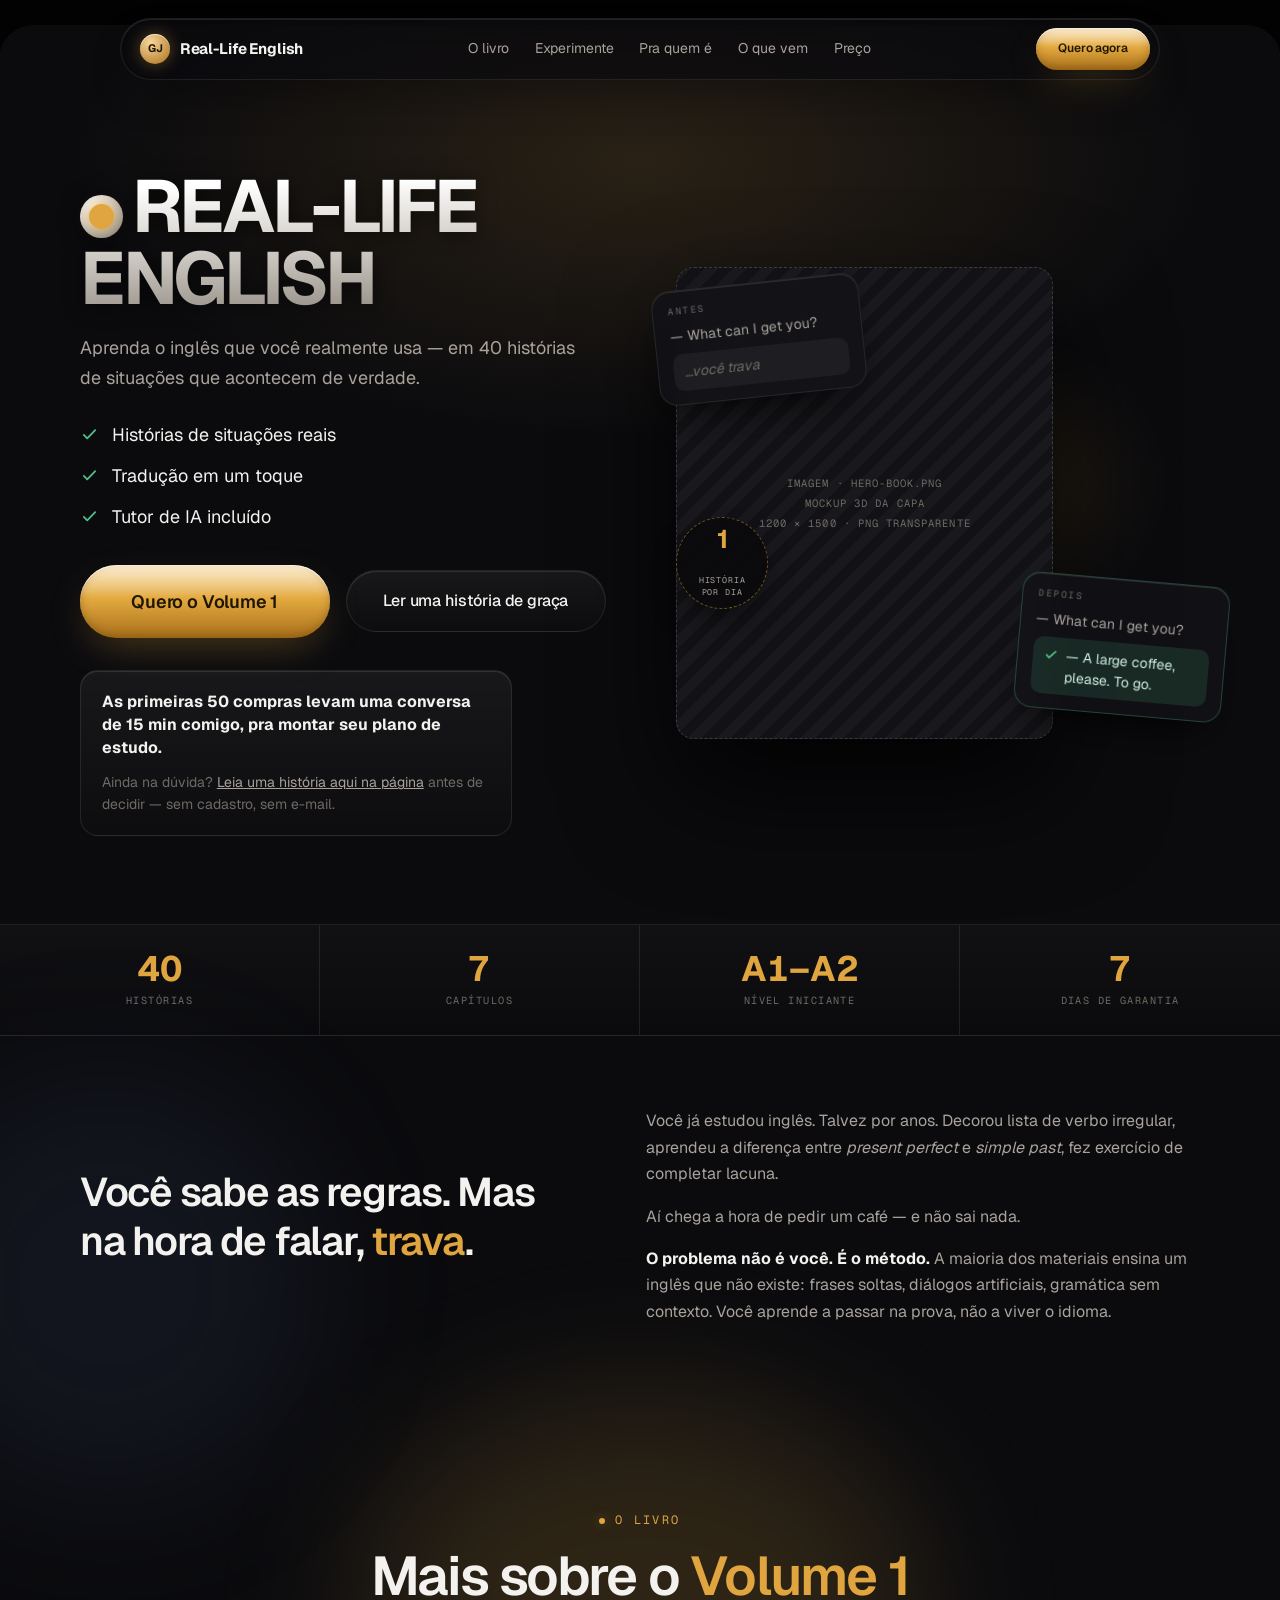
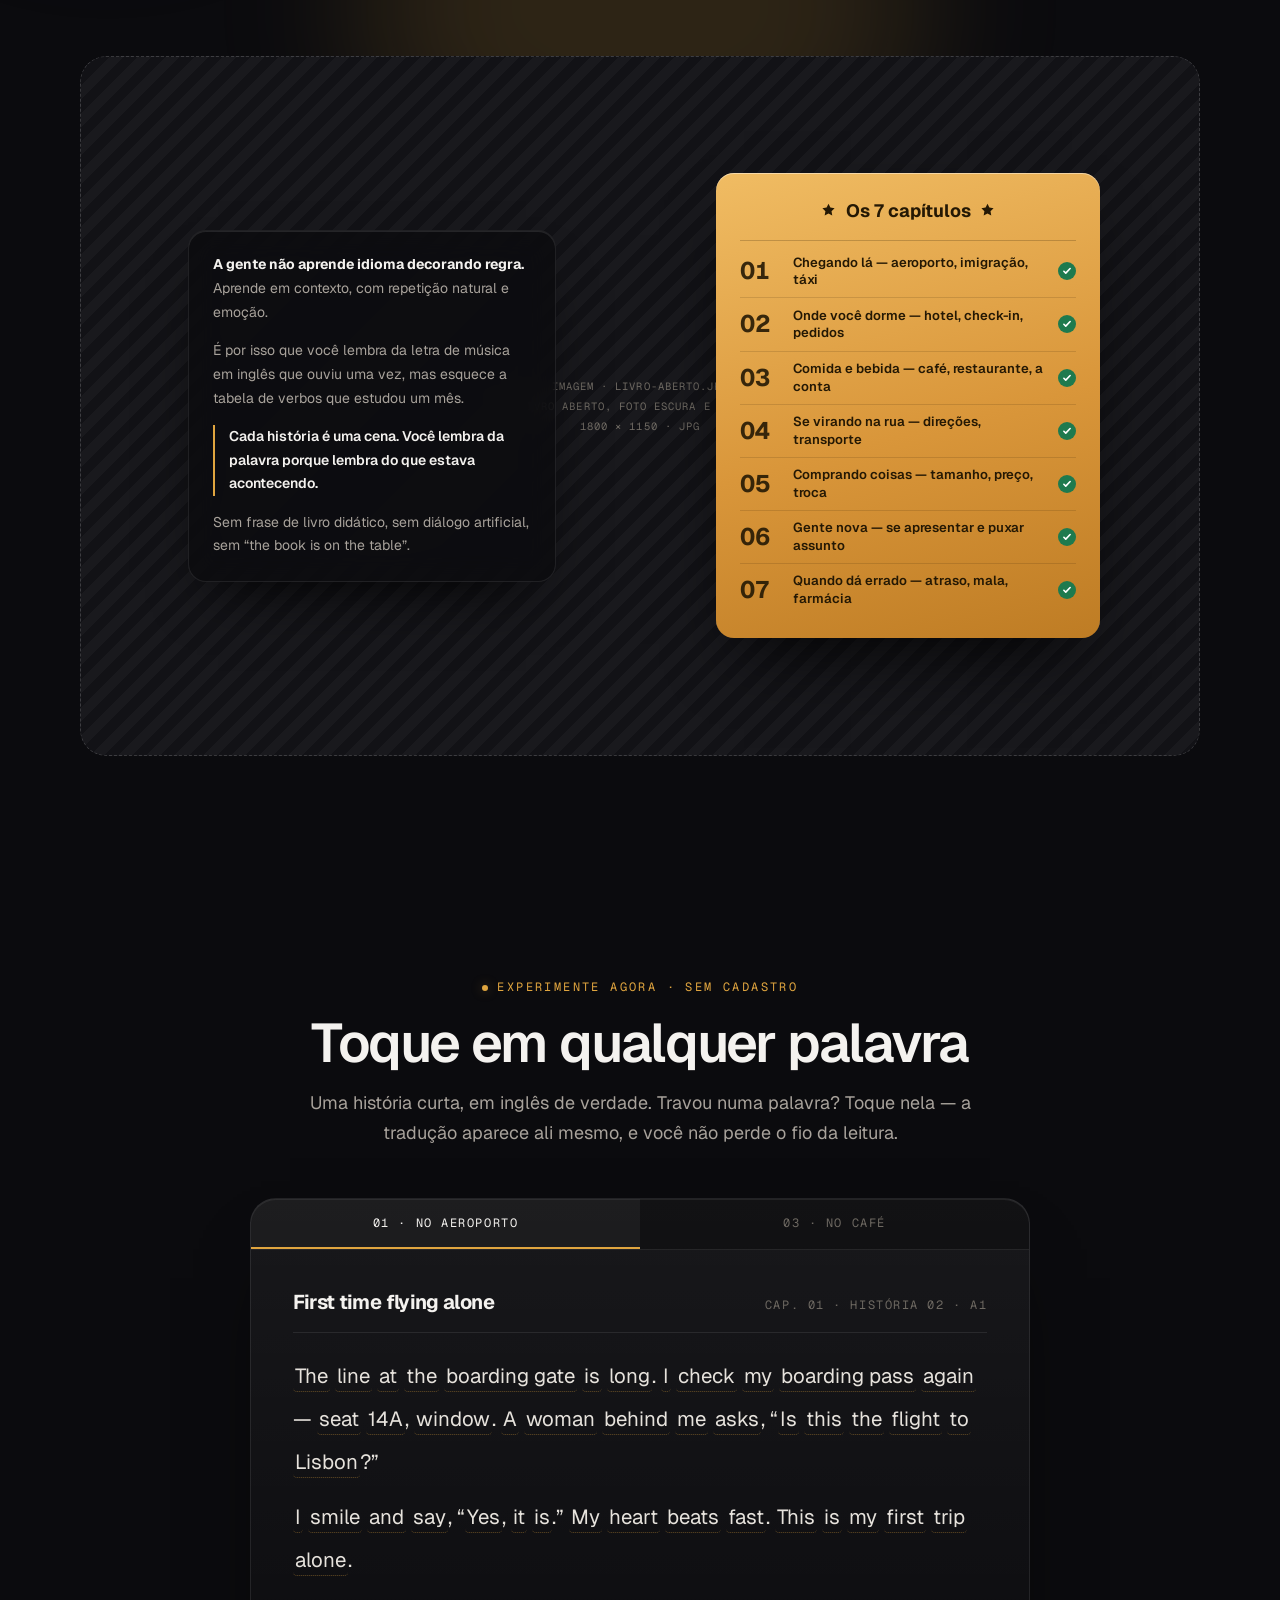
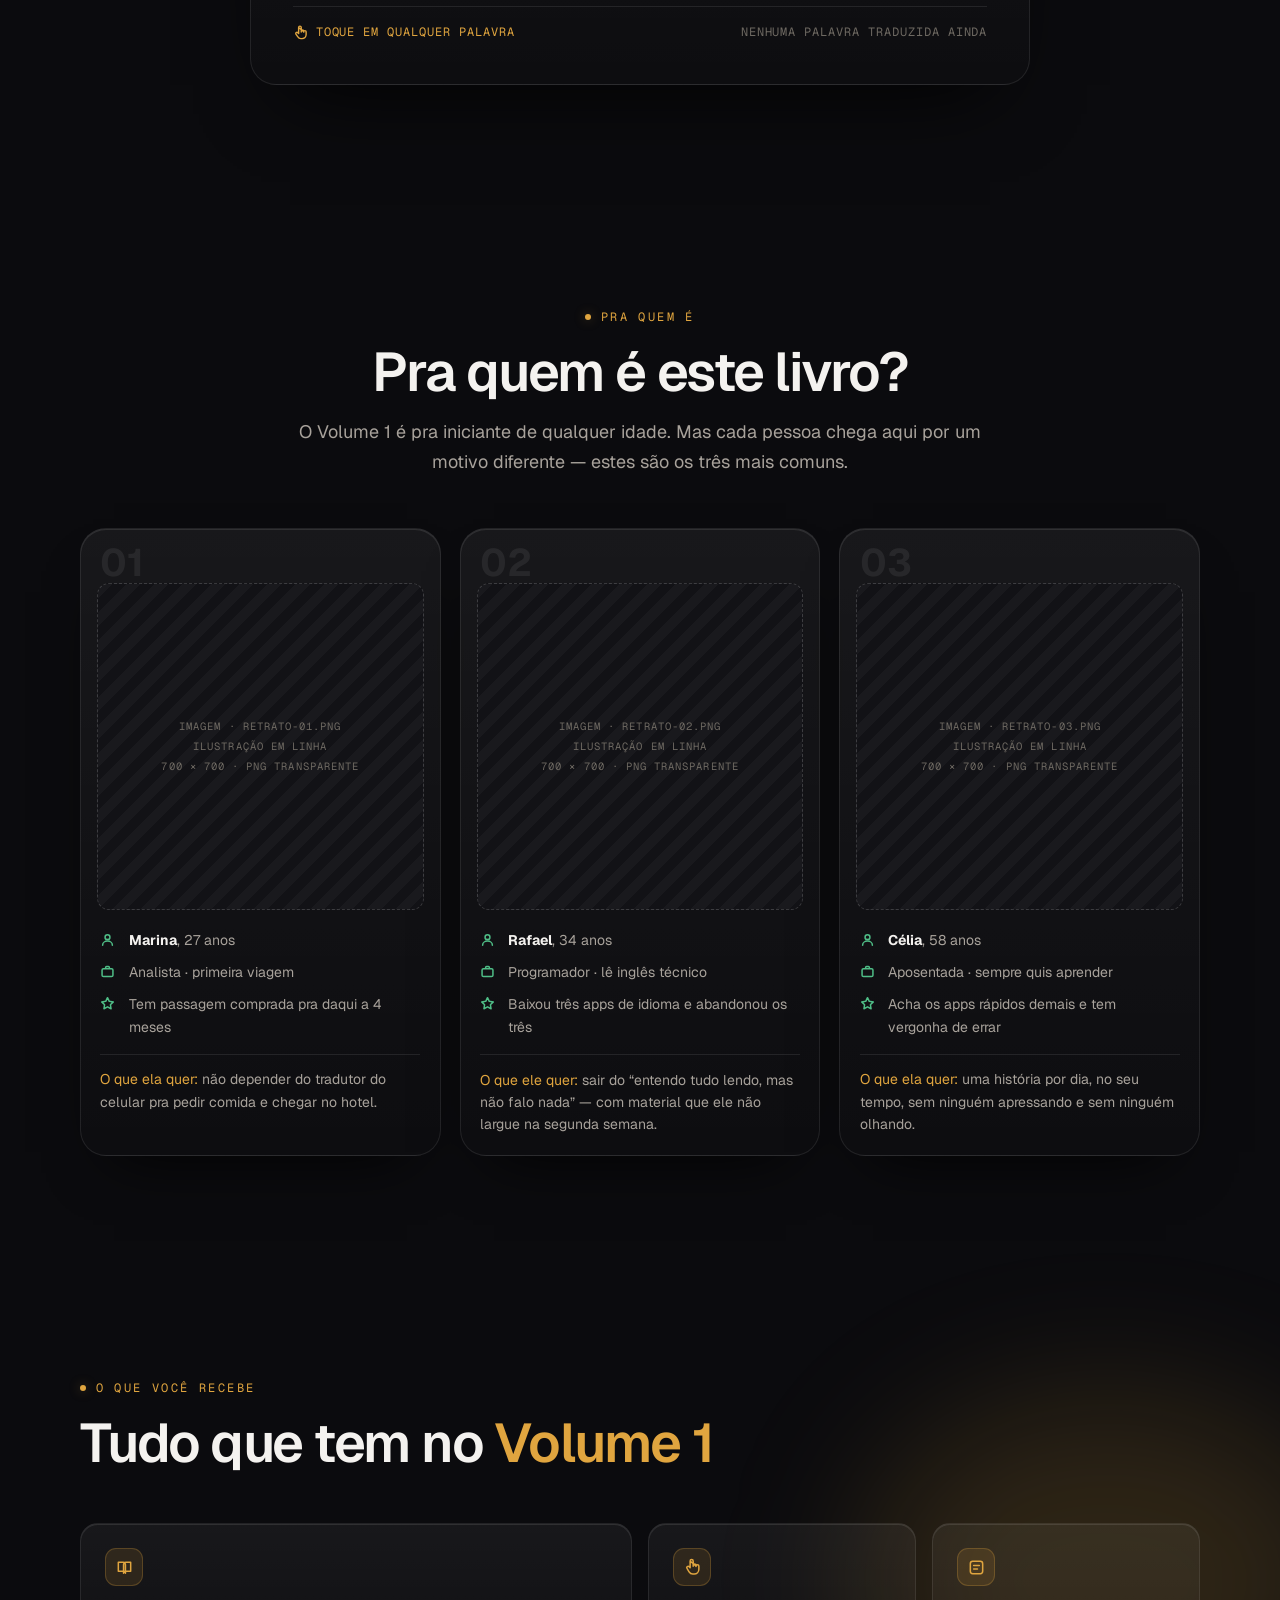
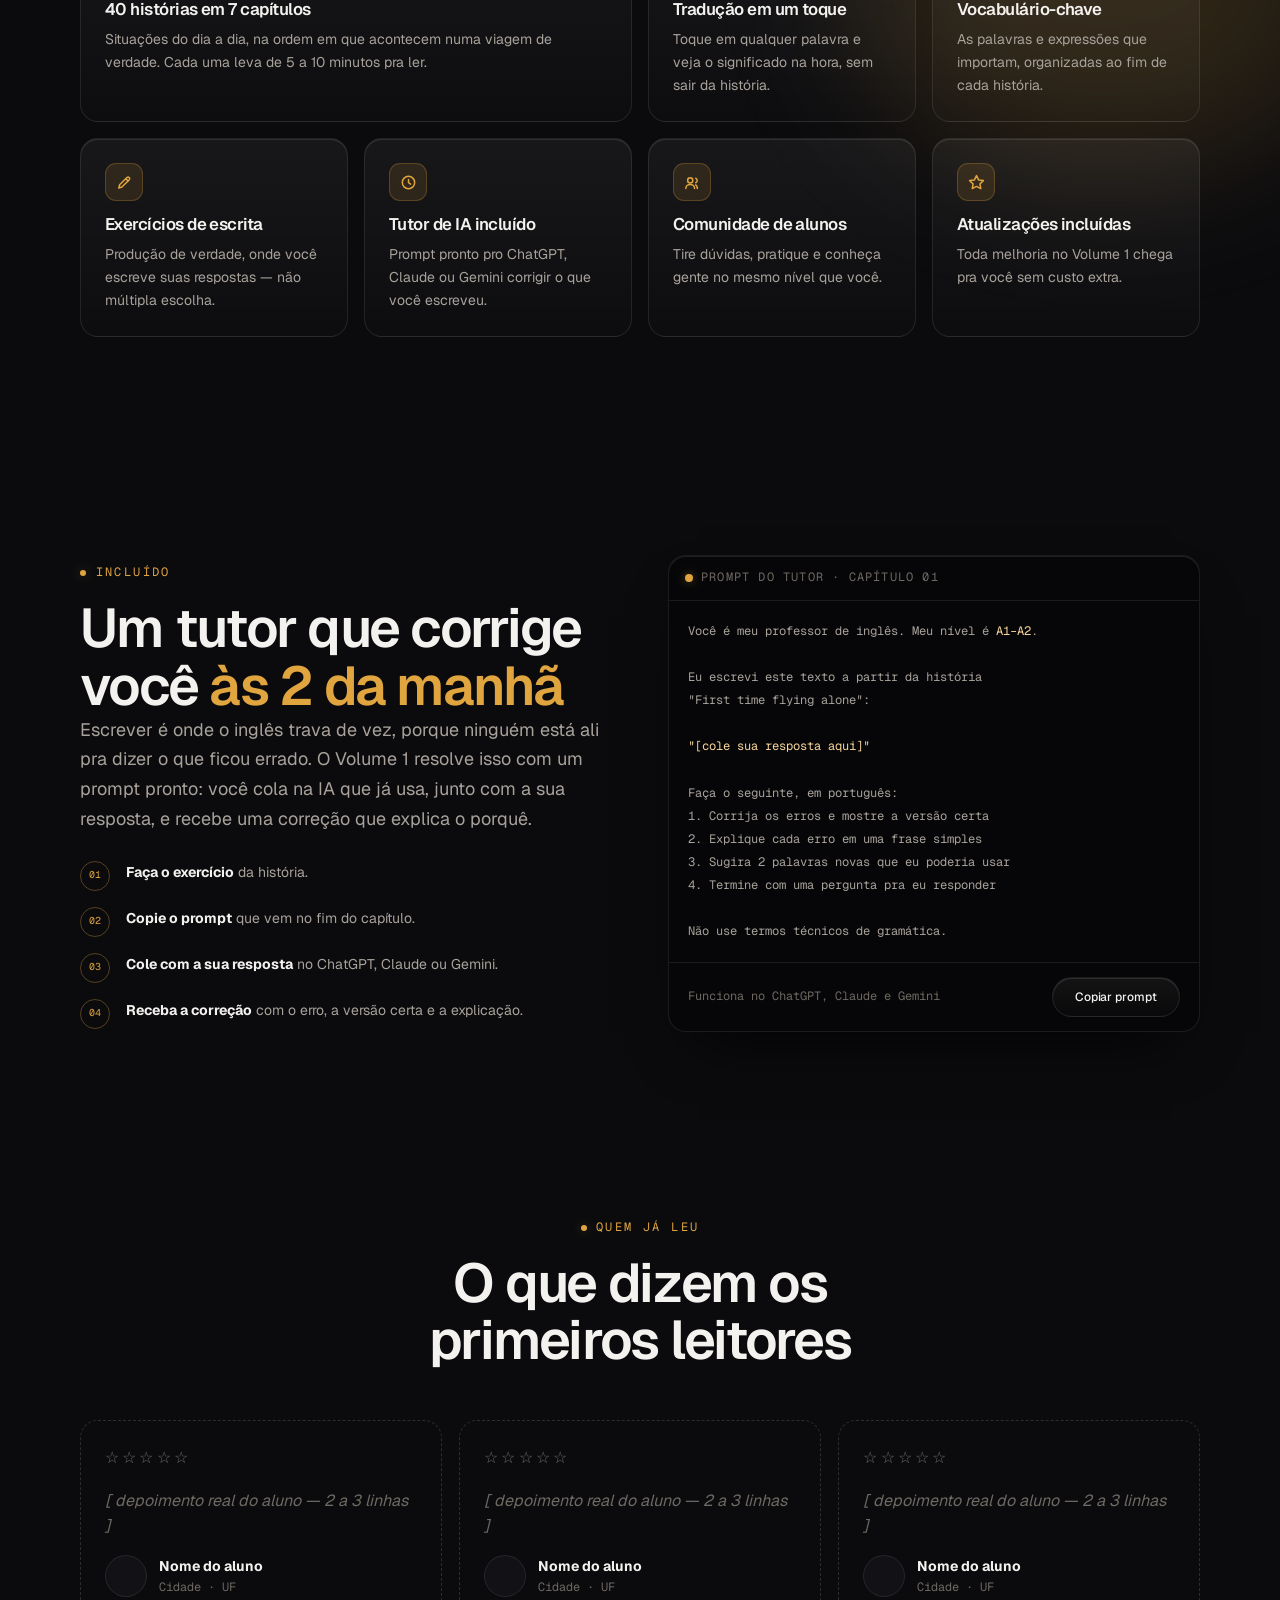
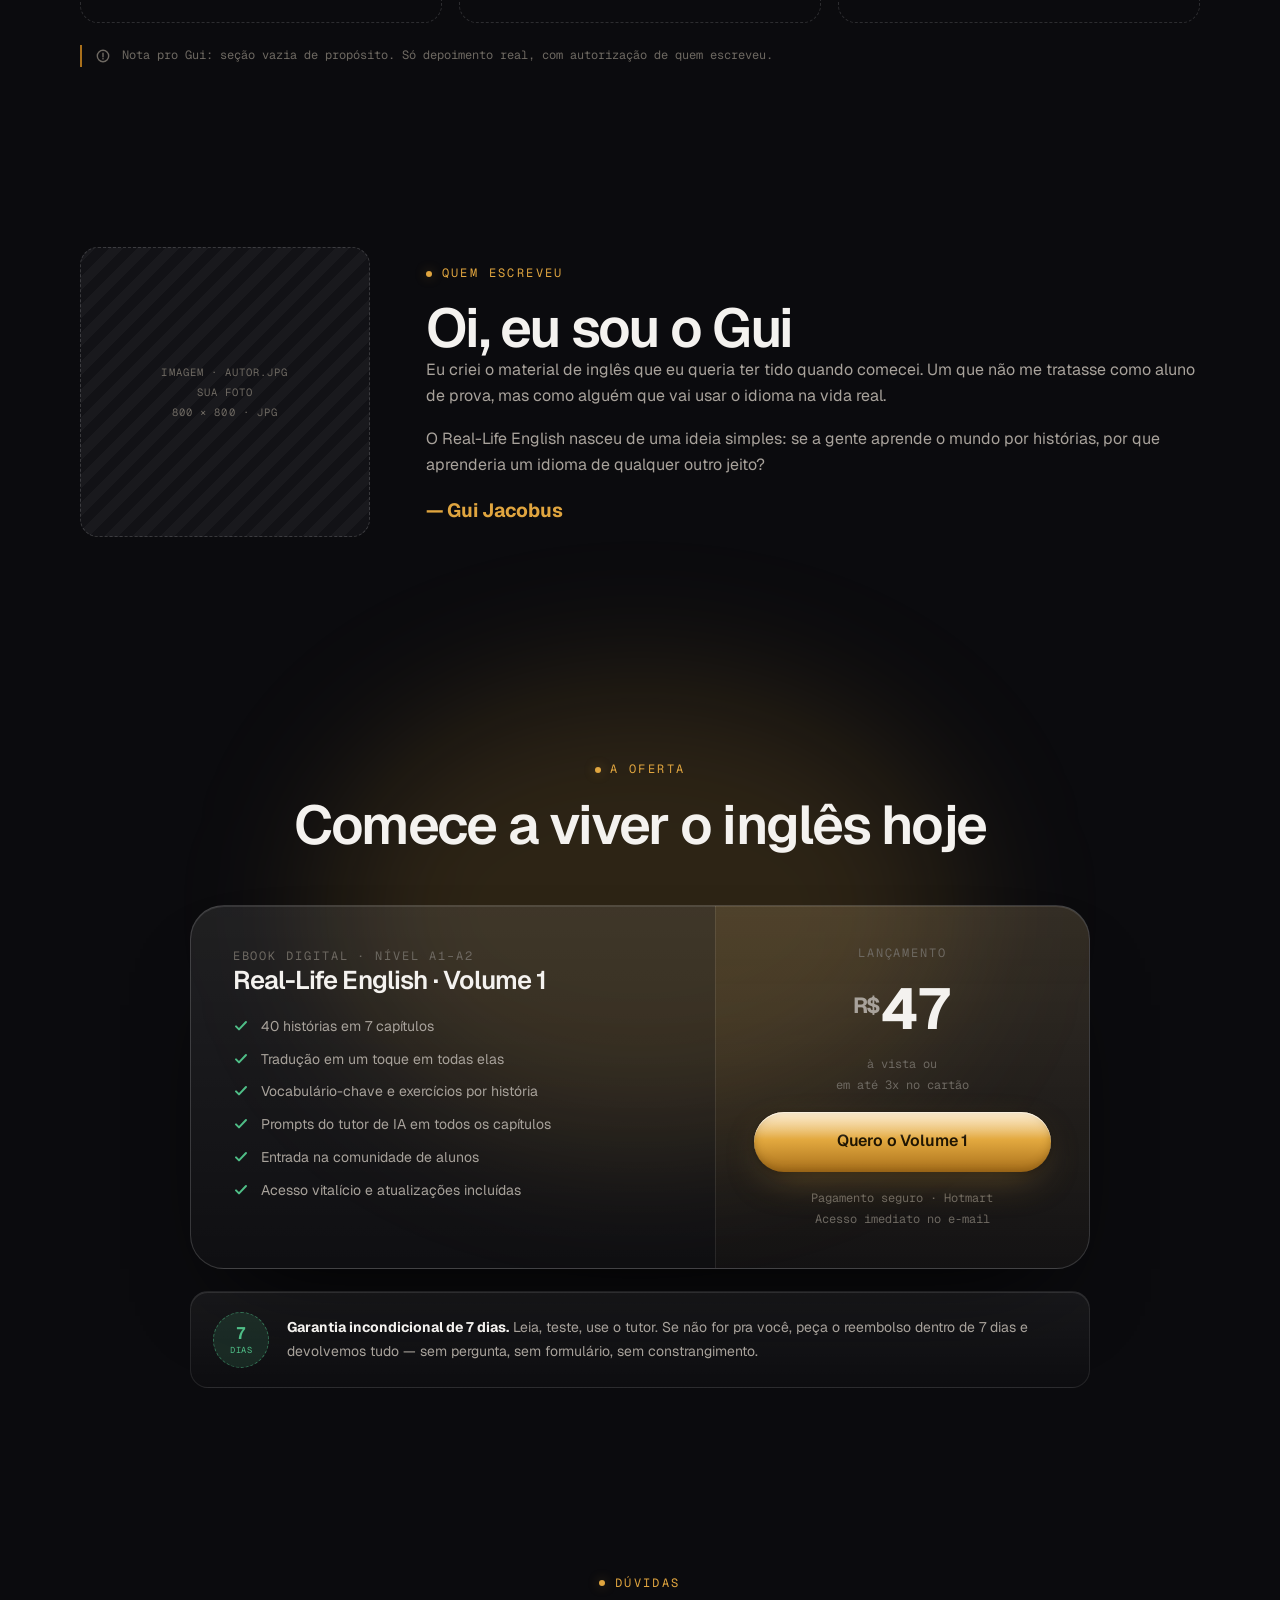
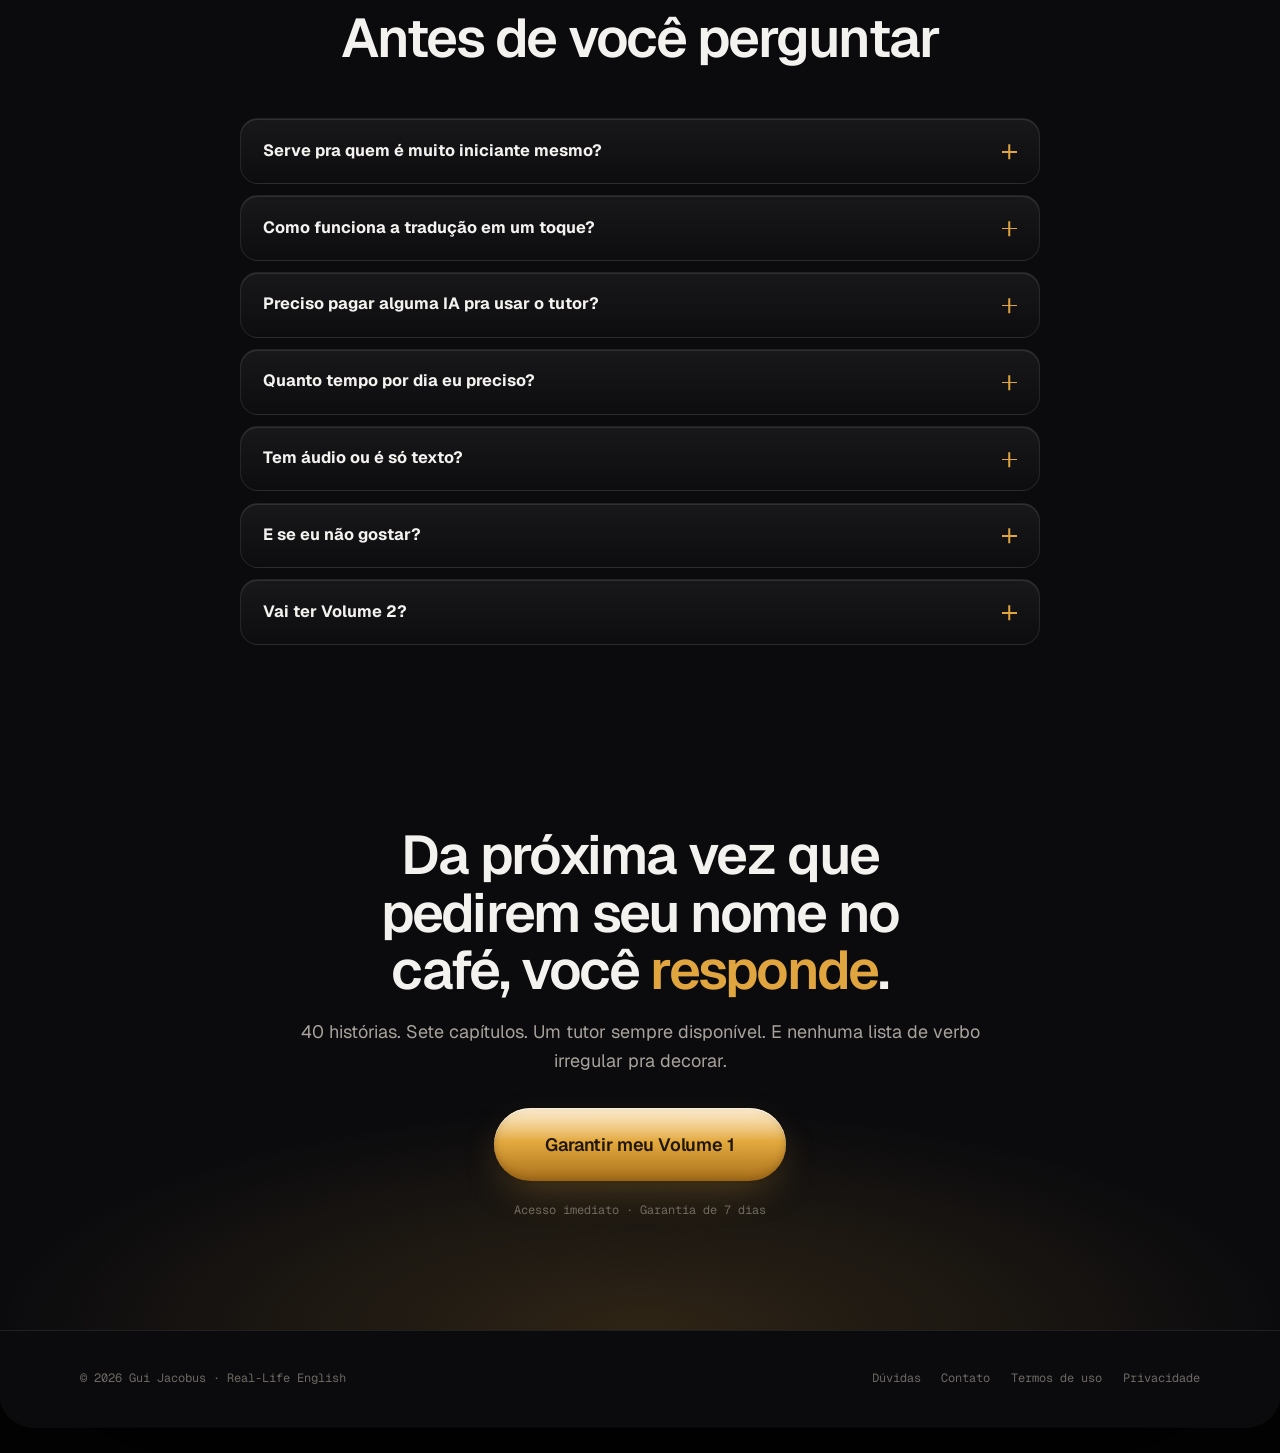
==== commit f74cd66f: "Promove a versão "Vitrine" a única landing page O autor aprovou a segunda direção visual. A pasta la" ====
--- a/landing/index.html
+++ b/landing/index.html
@@ -7,7 +7,7 @@
 <title>Real-Life English — Volume 1</title>
 <meta name="description" content="Aprenda o inglês que você realmente usa no dia a dia: 40 histórias de situações reais, tradução em um toque e um tutor de IA que corrige você. Nível iniciante (A1–A2).">
 
-<!-- ===== Compartilhamento (Open Graph / Twitter) =====
+<!-- ===== Compartilhamento (Open Graph) =====
      TROCAR https://seudominio.com.br pelo domínio final antes de publicar. -->
 <meta property="og:type" content="product">
 <meta property="og:locale" content="pt_BR">
@@ -20,38 +20,38 @@
 <link rel="icon" href="assets/img/favicon.png">
 <link rel="preconnect" href="https://fonts.googleapis.com">
 <link rel="preconnect" href="https://fonts.gstatic.com" crossorigin>
-<link rel="stylesheet" href="https://fonts.googleapis.com/css2?family=Fraunces:ital,opsz,wght@0,9..144,400;0,9..144,600;0,9..144,700;1,9..144,600&family=Karla:wght@400;500;700&family=IBM+Plex+Mono:wght@400;500&display=swap">
+<link rel="stylesheet" href="https://fonts.googleapis.com/css2?family=Geist:wght@400;500;600;700&family=Geist+Mono:wght@400;500&display=swap">
 <link rel="stylesheet" href="assets/css/styles.css">
+<link rel="stylesheet" href="assets/css/motion.css">
 </head>
 <body>
 
-<!-- ==========================================================================
-     NAVEGAÇÃO
+<div class="scroll-progress" aria-hidden="true"></div>
+
+<!-- ==========================================================================
+     NAVEGAÇÃO FLUTUANTE
      ========================================================================== -->
 <header class="nav" id="nav">
-  <div class="wrap nav__inner">
-    <a class="brand" href="#inicio">
-      <span class="brand__mark" aria-hidden="true">GJ</span>
-      <span>
-        <span class="brand__name">Real-Life English</span>
-        <span class="brand__vol">Volume 1 · A1–A2</span>
-      </span>
-    </a>
-
-    <nav aria-label="Seções da página">
-      <ul class="nav__links">
-        <li><a href="#historia">A história</a></li>
-        <li><a href="#dentro">O que vem dentro</a></li>
-        <li><a href="#capitulos">Capítulos</a></li>
-        <li><a href="#para-quem">Pra quem é</a></li>
-        <li><a href="#oferta">Preço</a></li>
-      </ul>
-    </nav>
-
-    <a class="btn btn--primary btn--sm" href="#oferta" data-cta="nav">Quero o Volume 1</a>
-  </div>
+  <a class="brand" href="#inicio">
+    <span class="brand__mark" aria-hidden="true">GJ</span>
+    <span class="brand__name">Real-Life English</span>
+  </a>
+
+  <nav aria-label="Seções da página">
+    <ul class="nav__links">
+      <li><a href="#livro">O livro</a></li>
+      <li><a href="#historia">Experimente</a></li>
+      <li><a href="#para-quem">Pra quem é</a></li>
+      <li><a href="#dentro">O que vem</a></li>
+      <li><a href="#oferta">Preço</a></li>
+    </ul>
+  </nav>
+
+  <a class="btn btn--primary btn--sm" href="#oferta" data-cta="nav">Quero agora</a>
 </header>
 
+<div class="shell">
+<div class="seam" aria-hidden="true"></div>
 <main>
 
 <!-- ==========================================================================
@@ -61,65 +61,89 @@
   <div class="wrap hero__grid">
 
     <div class="hero__copy">
-      <p class="eyebrow">Ebook · Inglês iniciante · A1–A2</p>
-
-      <h1 class="hero__title">Pare de decorar regras de gramática. Comece a <em>viver</em> o inglês.</h1>
-
-      <p class="hero__lede">
-        40 histórias curtas de situações que você vive de verdade — o aeroporto, o café,
-        a loja, a rua. Com tradução em um toque e um tutor de IA que corrige você.
-      </p>
+      <h1 class="hero__wordmark"><span class="dot" aria-hidden="true"></span>Real-Life<br>English</h1>
+
+      <p class="hero__sub">Aprenda o inglês que você realmente usa — em 40 histórias de situações que acontecem de verdade.</p>
 
       <ul class="hero__checks">
         <li>
-          <svg width="18" height="18" viewBox="0 0 18 18" fill="none" stroke="currentColor" stroke-width="1.6" aria-hidden="true"><circle cx="9" cy="9" r="7.6"/><path d="M5.6 9.2l2.3 2.3 4.5-4.8" stroke-linecap="round" stroke-linejoin="round"/></svg>
-          <span>Histórias de situações <b>reais</b> — não frases soltas de gramática</span>
+          <svg width="19" height="19" viewBox="0 0 20 20" fill="none" stroke="currentColor" stroke-width="1.9" aria-hidden="true"><path d="M4 10.4l3.6 3.6L16 5.4" stroke-linecap="round" stroke-linejoin="round"/></svg>
+          <span>Histórias de situações reais</span>
         </li>
         <li>
-          <svg width="18" height="18" viewBox="0 0 18 18" fill="none" stroke="currentColor" stroke-width="1.6" aria-hidden="true"><circle cx="9" cy="9" r="7.6"/><path d="M5.6 9.2l2.3 2.3 4.5-4.8" stroke-linecap="round" stroke-linejoin="round"/></svg>
-          <span>Toque na palavra e veja a tradução na hora, sem sair da leitura</span>
+          <svg width="19" height="19" viewBox="0 0 20 20" fill="none" stroke="currentColor" stroke-width="1.9" aria-hidden="true"><path d="M4 10.4l3.6 3.6L16 5.4" stroke-linecap="round" stroke-linejoin="round"/></svg>
+          <span>Tradução em um toque</span>
         </li>
         <li>
-          <svg width="18" height="18" viewBox="0 0 18 18" fill="none" stroke="currentColor" stroke-width="1.6" aria-hidden="true"><circle cx="9" cy="9" r="7.6"/><path d="M5.6 9.2l2.3 2.3 4.5-4.8" stroke-linecap="round" stroke-linejoin="round"/></svg>
-          <span>Tutor de IA incluído: você escreve, ele corrige</span>
+          <svg width="19" height="19" viewBox="0 0 20 20" fill="none" stroke="currentColor" stroke-width="1.9" aria-hidden="true"><path d="M4 10.4l3.6 3.6L16 5.4" stroke-linecap="round" stroke-linejoin="round"/></svg>
+          <span>Tutor de IA incluído</span>
         </li>
       </ul>
 
       <div class="hero__actions">
-        <a class="btn btn--primary" href="#oferta" data-cta="hero">
-          Quero começar agora
-          <svg width="16" height="16" viewBox="0 0 16 16" fill="none" stroke="currentColor" stroke-width="1.8" aria-hidden="true"><path d="M2.5 8h11M9 3.5L13.5 8 9 12.5" stroke-linecap="round" stroke-linejoin="round"/></svg>
-        </a>
-        <a class="btn btn--ghost" href="#historia">Ler uma história de graça</a>
-      </div>
-
-      <p class="hero__meta">
-        <span><b>40</b>&nbsp;histórias</span>
-        <span><b>7</b>&nbsp;capítulos</span>
-        <span><b>7</b>&nbsp;dias de garantia</span>
-        <span>Acesso vitalício</span>
-      </p>
-    </div>
-
-    <div class="hero__art">
-      <div class="hero__badge" aria-hidden="true">
-        <span>Volume<b>01</b>A1–A2</span>
-      </div>
+        <a class="btn btn--primary btn--lg" href="#oferta" data-cta="hero">Quero o Volume 1</a>
+        <a class="btn btn--glass" href="#historia">Ler uma história de graça</a>
+      </div>
+
+      <!-- ===== EDITAR: bônus de lançamento. Apague esta div inteira se não for dar o bônus. ===== -->
+      <div class="bonus">
+        <p class="bonus__title">As primeiras <b>50 compras</b> levam uma conversa de 15&nbsp;min comigo, pra montar seu plano de estudo.</p>
+        <p class="bonus__note">Ainda na dúvida? <a href="#historia">Leia uma história aqui na página</a> antes de decidir — sem cadastro, sem e-mail.</p>
+      </div>
+    </div>
+
+    <!-- palco do produto -->
+    <div class="stage">
+      <div class="stage__light" aria-hidden="true"></div>
+
       <!-- IMAGEM 1 -->
-      <figure class="slot slot--book" data-ratio="4-5" data-slot="hero-book.png&#10;mockup 3D da capa&#10;1200 × 1500 · PNG transparente">
+      <figure class="slot slot--book stage__book" data-ratio="4-5" data-slot="hero-book.png&#10;mockup 3D da capa&#10;1200 × 1500 · PNG transparente">
         <img src="assets/img/hero-book.png" alt="Capa do ebook Real-Life English Volume 1">
       </figure>
-    </div>
-
-  </div>
-</section>
+
+      <div class="stage__floats">
+        <div class="float float--before">
+          <div class="float__tag">Antes</div>
+          <p class="float__line">— What can I get you?</p>
+          <div class="float__reply">…você trava</div>
+        </div>
+
+        <div class="float float--after">
+          <div class="float__tag">Depois</div>
+          <p class="float__line">— What can I get you?</p>
+          <div class="float__reply">
+            <svg width="14" height="14" viewBox="0 0 16 16" fill="none" stroke="currentColor" stroke-width="2" aria-hidden="true"><path d="M3 8.4l3 3 7-7.4" stroke-linecap="round" stroke-linejoin="round"/></svg>
+            <span>— A large coffee, please. To go.</span>
+          </div>
+        </div>
+      </div>
+
+      <div class="stage__seal" aria-hidden="true">
+        <b>1</b>
+        <span>história<br>por dia</span>
+      </div>
+    </div>
+
+  </div>
+</section>
+
+<!-- ==========================================================================
+     NÚMEROS
+     ========================================================================== -->
+<div class="metrics">
+  <div class="metric"><b>40</b><span>histórias</span></div>
+  <div class="metric"><b>7</b><span>capítulos</span></div>
+  <div class="metric"><b>A1–A2</b><span>nível iniciante</span></div>
+  <div class="metric"><b>7</b><span>dias de garantia</span></div>
+</div>
 
 <!-- ==========================================================================
      PROBLEMA
      ========================================================================== -->
-<section class="section problem">
+<section class="section section--tight">
+  <div class="glow glow--cool" style="width:420px;height:420px;left:-8%;top:10%" aria-hidden="true"></div>
   <div class="wrap problem__grid">
-    <h2 class="problem__quote">Você sabe as regras. Mas na hora de falar, <b>trava</b>.</h2>
+    <h2 class="problem__quote">Você sabe as regras. Mas na hora de falar, <em>trava</em>.</h2>
     <div class="problem__body">
       <p>Você já estudou inglês. Talvez por anos. Decorou lista de verbo irregular, aprendeu a diferença entre <em>present perfect</em> e <em>simple past</em>, fez exercício de completar lacuna.</p>
       <p>Aí chega a hora de pedir um café — e não sai nada.</p>
@@ -129,14 +153,60 @@
 </section>
 
 <!-- ==========================================================================
-     DEMONSTRAÇÃO — a página do diário (toque-pra-traduzir ao vivo)
-     ========================================================================== -->
-<section class="section paper" id="historia">
+     MAIS SOBRE O LIVRO — foto com painéis sobrepostos
+     ========================================================================== -->
+<section class="section" id="livro">
+  <div class="glow glow--amber" style="width:560px;height:420px;left:50%;top:0;transform:translateX(-50%)" aria-hidden="true"></div>
   <div class="wrap">
     <div class="section-head section-head--center">
-      <p class="eyebrow eyebrow--center">Experimente agora · sem cadastro</p>
-      <h2 class="h-section">É assim que você vai aprender</h2>
-      <p class="lede">Uma história curta, em inglês de verdade. Não entendeu uma palavra? <strong>Toque nela.</strong> A tradução aparece ali mesmo — você não perde o fio da leitura.</p>
+      <p class="eyebrow">O livro</p>
+      <h2 class="h-section">Mais sobre o <em>Volume 1</em></h2>
+    </div>
+
+    <div class="spread">
+      <!-- IMAGEM 2 -->
+      <figure class="slot spread__photo" data-ratio="16-10" data-slot="livro-aberto.jpg&#10;livro aberto, foto escura e quente&#10;1800 × 1150 · JPG">
+        <img src="assets/img/livro-aberto.jpg" alt="O ebook Real-Life English aberto">
+      </figure>
+
+      <div class="spread__overlay">
+        <div class="spread__note">
+          <p><strong>A gente não aprende idioma decorando regra.</strong> Aprende em contexto, com repetição natural e emoção.</p>
+          <p>É por isso que você lembra da letra de música em inglês que ouviu uma vez, mas esquece a tabela de verbos que estudou um mês.</p>
+          <p class="pull">Cada história é uma cena. Você lembra da palavra porque lembra do que estava acontecendo.</p>
+          <p>Sem frase de livro didático, sem diálogo artificial, sem “the book is on the table”.</p>
+        </div>
+
+        <div class="toc">
+          <p class="toc__title">
+            <svg width="15" height="15" viewBox="0 0 16 16" fill="currentColor" aria-hidden="true"><path d="M8 .8l2 4.1 4.5.7-3.3 3.2.8 4.5L8 11.2 3.9 13.3l.8-4.5L1.5 5.6 6 4.9z"/></svg>
+            Os 7 capítulos
+            <svg width="15" height="15" viewBox="0 0 16 16" fill="currentColor" aria-hidden="true"><path d="M8 .8l2 4.1 4.5.7-3.3 3.2.8 4.5L8 11.2 3.9 13.3l.8-4.5L1.5 5.6 6 4.9z"/></svg>
+          </p>
+          <ul class="toc__list">
+            <li><span class="toc__n">01</span><span>Chegando lá — aeroporto, imigração, táxi</span><span class="toc__check"><svg width="10" height="10" viewBox="0 0 16 16" fill="none" stroke="currentColor" stroke-width="2.6" aria-hidden="true"><path d="M3 8.4l3 3 7-7.4" stroke-linecap="round" stroke-linejoin="round"/></svg></span></li>
+            <li><span class="toc__n">02</span><span>Onde você dorme — hotel, check-in, pedidos</span><span class="toc__check"><svg width="10" height="10" viewBox="0 0 16 16" fill="none" stroke="currentColor" stroke-width="2.6" aria-hidden="true"><path d="M3 8.4l3 3 7-7.4" stroke-linecap="round" stroke-linejoin="round"/></svg></span></li>
+            <li><span class="toc__n">03</span><span>Comida e bebida — café, restaurante, a conta</span><span class="toc__check"><svg width="10" height="10" viewBox="0 0 16 16" fill="none" stroke="currentColor" stroke-width="2.6" aria-hidden="true"><path d="M3 8.4l3 3 7-7.4" stroke-linecap="round" stroke-linejoin="round"/></svg></span></li>
+            <li><span class="toc__n">04</span><span>Se virando na rua — direções, transporte</span><span class="toc__check"><svg width="10" height="10" viewBox="0 0 16 16" fill="none" stroke="currentColor" stroke-width="2.6" aria-hidden="true"><path d="M3 8.4l3 3 7-7.4" stroke-linecap="round" stroke-linejoin="round"/></svg></span></li>
+            <li><span class="toc__n">05</span><span>Comprando coisas — tamanho, preço, troca</span><span class="toc__check"><svg width="10" height="10" viewBox="0 0 16 16" fill="none" stroke="currentColor" stroke-width="2.6" aria-hidden="true"><path d="M3 8.4l3 3 7-7.4" stroke-linecap="round" stroke-linejoin="round"/></svg></span></li>
+            <li><span class="toc__n">06</span><span>Gente nova — se apresentar e puxar assunto</span><span class="toc__check"><svg width="10" height="10" viewBox="0 0 16 16" fill="none" stroke="currentColor" stroke-width="2.6" aria-hidden="true"><path d="M3 8.4l3 3 7-7.4" stroke-linecap="round" stroke-linejoin="round"/></svg></span></li>
+            <li><span class="toc__n">07</span><span>Quando dá errado — atraso, mala, farmácia</span><span class="toc__check"><svg width="10" height="10" viewBox="0 0 16 16" fill="none" stroke="currentColor" stroke-width="2.6" aria-hidden="true"><path d="M3 8.4l3 3 7-7.4" stroke-linecap="round" stroke-linejoin="round"/></svg></span></li>
+          </ul>
+        </div>
+      </div>
+    </div>
+  </div>
+</section>
+
+<!-- ==========================================================================
+     DEMONSTRAÇÃO — toque-pra-traduzir
+     ========================================================================== -->
+<section class="section" id="historia">
+  <div class="wrap">
+    <div class="section-head section-head--center">
+      <p class="eyebrow">Experimente agora · sem cadastro</p>
+      <h2 class="h-section">Toque em qualquer palavra</h2>
+      <p class="lede">Uma história curta, em inglês de verdade. Travou numa palavra? Toque nela — a tradução aparece ali mesmo, e você não perde o fio da leitura.</p>
     </div>
 
     <div class="story" id="story">
@@ -145,7 +215,6 @@
         <button class="story__tab" id="tab-cafe" role="tab" aria-selected="false" aria-controls="panel-cafe" type="button">03 · No café</button>
       </div>
 
-      <!-- história 1 -->
       <div class="story__panel" id="panel-airport" role="tabpanel" aria-labelledby="tab-airport">
         <div class="story__head">
           <h3 class="story__title">First time flying alone</h3>
@@ -163,7 +232,6 @@
         </div>
       </div>
 
-      <!-- história 2 -->
       <div class="story__panel" id="panel-cafe" role="tabpanel" aria-labelledby="tab-cafe" hidden>
         <div class="story__head">
           <h3 class="story__title">They spelled my name wrong</h3>
@@ -181,258 +249,127 @@
         </div>
       </div>
     </div>
-
-    <!-- vocabulário que fecha cada história -->
-    <div class="vocab" aria-label="Vocabulário-chave da história">
-      <div class="vocab__item"><div class="vocab__en">boarding pass</div><div class="vocab__pt">cartão de embarque</div></div>
-      <div class="vocab__item"><div class="vocab__en">window seat</div><div class="vocab__pt">assento na janela</div></div>
-      <div class="vocab__item"><div class="vocab__en">Is this the flight to…?</div><div class="vocab__pt">Este é o voo para…?</div></div>
-      <div class="vocab__item"><div class="vocab__en">my heart beats fast</div><div class="vocab__pt">meu coração bate rápido</div></div>
-    </div>
-  </div>
-</section>
-
-<!-- ==========================================================================
-     DIFERENCIAIS
-     ========================================================================== -->
-<section class="section">
-  <div class="wrap">
-    <div class="section-head">
-      <p class="eyebrow">Por que é diferente</p>
-      <h2 class="h-section">Não é mais um material de inglês</h2>
-      <p class="lede">Seu cérebro não aprende idioma decorando regra. Aprende em contexto, com repetição natural e emoção. É exatamente isso que uma história faz — você lembra da palavra porque lembra da cena.</p>
-    </div>
-
-    <div class="pillars">
-      <article class="pillar">
-        <span class="pillar__num">01</span>
-        <h3>Situações reais</h3>
-        <p>Chegar num hotel, pedir comida, se perder numa cidade, conhecer alguém. Você aprende as palavras exatas que uma pessoa de verdade usaria ali — não a frase que só existe em livro didático.</p>
-      </article>
-      <article class="pillar">
-        <span class="pillar__num">02</span>
-        <h3>Tradução em um toque</h3>
-        <p>Travou numa palavra? Toca nela e a tradução aparece na hora. Sem abrir dicionário, sem sair da história, sem perder o embalo da leitura.</p>
-      </article>
-      <article class="pillar">
-        <span class="pillar__num">03</span>
-        <h3>Tutor de IA incluído</h3>
-        <p>Você escreve suas respostas nos exercícios, cola o prompt pronto no ChatGPT, Claude ou Gemini, e recebe correção personalizada. Como ter um professor disponível de madrugada.</p>
-      </article>
-      <article class="pillar">
-        <span class="pillar__num">04</span>
-        <h3>Feito pra ler</h3>
-        <p>Design de diário de viagem, não de apostila. Um material que dá vontade de abrir — e material que você abre é material que funciona.</p>
-      </article>
-    </div>
-  </div>
-</section>
-
-<!-- ==========================================================================
-     O QUE VEM DENTRO
-     ========================================================================== -->
-<section class="section" id="dentro">
-  <div class="wrap includes__grid">
-
-    <div>
-      <div class="section-head">
-        <p class="eyebrow">O que você recebe</p>
-        <h2 class="h-section">Tudo que tem no Volume 1</h2>
-      </div>
-
-      <ul class="includes__list">
-        <li>
-          <svg width="20" height="20" viewBox="0 0 20 20" fill="none" stroke="currentColor" stroke-width="1.6" aria-hidden="true"><path d="M3.5 4.5h5a2.5 2.5 0 0 1 2.5 2.5v9a2 2 0 0 0-2-2h-5.5zM16.5 4.5h-5A2.5 2.5 0 0 0 9 7v9a2 2 0 0 1 2-2h5.5z" stroke-linejoin="round"/></svg>
-          <span><b>40 histórias em inglês</b><span>Divididas em 7 capítulos de situações do dia a dia</span></span>
-        </li>
-        <li>
-          <svg width="20" height="20" viewBox="0 0 20 20" fill="none" stroke="currentColor" stroke-width="1.6" aria-hidden="true"><path d="M7.5 3.2a1.6 1.6 0 0 1 3.2 0v5.6M10.7 7.7a1.5 1.5 0 0 1 3 0v1.2M13.7 8.5a1.5 1.5 0 0 1 3 0v3.4c0 2.7-2.2 4.9-4.9 4.9h-1.5c-1.7 0-3-.8-3.9-2.3L4.2 11a1.5 1.5 0 0 1 2.3-1.9l1 1.2V3.2z" stroke-linecap="round" stroke-linejoin="round"/></svg>
-          <span><b>Tradução em um toque</b><span>Toque em qualquer palavra e veja o significado na hora</span></span>
-        </li>
-        <li>
-          <svg width="20" height="20" viewBox="0 0 20 20" fill="none" stroke="currentColor" stroke-width="1.6" aria-hidden="true"><rect x="3.5" y="3.5" width="13" height="13" rx="2.5"/><path d="M7 8h6M7 11.5h4" stroke-linecap="round"/></svg>
-          <span><b>Vocabulário-chave organizado</b><span>As palavras e expressões que importam, listadas ao fim de cada história</span></span>
-        </li>
-        <li>
-          <svg width="20" height="20" viewBox="0 0 20 20" fill="none" stroke="currentColor" stroke-width="1.6" aria-hidden="true"><path d="M4 15.8l.9-3.4 7.7-7.7a1.7 1.7 0 0 1 2.4 2.4l-7.7 7.7z" stroke-linejoin="round"/><path d="M11.5 6.2l2.3 2.3" stroke-linecap="round"/></svg>
-          <span><b>Exercícios pra você escrever</b><span>Produção de verdade, não múltipla escolha</span></span>
-        </li>
-        <li>
-          <svg width="20" height="20" viewBox="0 0 20 20" fill="none" stroke="currentColor" stroke-width="1.6" aria-hidden="true"><circle cx="10" cy="10" r="6.5"/><path d="M10 6.8v3.4l2.2 1.5" stroke-linecap="round" stroke-linejoin="round"/></svg>
-          <span><b>Tutor de IA com prompt pronto</b><span>Copie, cole no ChatGPT, Claude ou Gemini e receba correção personalizada</span></span>
-        </li>
-        <li>
-          <svg width="20" height="20" viewBox="0 0 20 20" fill="none" stroke="currentColor" stroke-width="1.6" aria-hidden="true"><circle cx="7.6" cy="7.8" r="2.7"/><path d="M3 16.2c0-2.3 2-4.1 4.6-4.1s4.6 1.8 4.6 4.1M13.4 5.6a2.5 2.5 0 0 1 0 4.6M15.1 16.2c0-1.6-.6-2.9-1.7-3.7" stroke-linecap="round"/></svg>
-          <span><b>Comunidade de alunos</b><span>Tire dúvidas, pratique e conheça gente no mesmo nível que você</span></span>
-        </li>
-        <li>
-          <svg width="20" height="20" viewBox="0 0 20 20" fill="none" stroke="currentColor" stroke-width="1.6" aria-hidden="true"><path d="M10 2.8l2.2 4.5 5 .7-3.6 3.5.9 4.9L10 14.1l-4.5 2.3.9-4.9L2.8 8l5-.7z" stroke-linejoin="round"/></svg>
-          <span><b>Nível iniciante (A1–A2)</b><span>Feito pra quem está começando — ou recomeçando</span></span>
-        </li>
-      </ul>
-    </div>
-
-    <!-- IMAGEM 2 -->
-    <figure class="slot" data-ratio="16-11" data-slot="livro-aberto.jpg&#10;mockup do livro aberto (páginas internas)&#10;1600 × 1100 · JPG">
-      <img src="assets/img/livro-aberto.jpg" alt="Páginas internas do ebook Real-Life English">
-    </figure>
-
-  </div>
-</section>
-
-<!-- ==========================================================================
-     CAPÍTULOS
-     ========================================================================== -->
-<section class="section" id="capitulos">
-  <div class="wrap">
-    <div class="section-head">
-      <p class="eyebrow">O roteiro</p>
-      <h2 class="h-section">7 capítulos, na ordem de uma viagem de verdade</h2>
-      <p class="lede">Os capítulos seguem a sequência em que as situações acontecem — você chega, se hospeda, come, se perde, compra, conhece gente. E aprende o que fazer quando algo dá errado.</p>
-    </div>
-
-    <div class="chapters">
-      <article class="chapter">
-        <span class="chapter__stamp" aria-hidden="true">01</span>
-        <div>
-          <h3 class="chapter__title">Chegando lá</h3>
-          <p class="chapter__desc">Check-in, embarque, imigração, pegar o táxi. O inglês dos primeiros 90 minutos.</p>
-        </div>
-        <span class="chapter__count"><b>6</b> histórias</span>
-      </article>
-
-      <article class="chapter">
-        <span class="chapter__stamp" aria-hidden="true">02</span>
-        <div>
-          <h3 class="chapter__title">Onde você dorme</h3>
-          <p class="chapter__desc">Hotel, hostel, Airbnb. Fazer pedidos, reclamar com educação, pedir o que falta.</p>
-        </div>
-        <span class="chapter__count"><b>5</b> histórias</span>
-      </article>
-
-      <article class="chapter">
-        <span class="chapter__stamp" aria-hidden="true">03</span>
-        <div>
-          <h3 class="chapter__title">Comida e bebida</h3>
-          <p class="chapter__desc">Café, restaurante, bar. Pedir, trocar, dividir a conta e entender o cardápio.</p>
-        </div>
-        <span class="chapter__count"><b>7</b> histórias</span>
-      </article>
-
-      <article class="chapter">
-        <span class="chapter__stamp" aria-hidden="true">04</span>
-        <div>
-          <h3 class="chapter__title">Se virando na rua</h3>
-          <p class="chapter__desc">Pedir informação, entender a resposta, metrô, ônibus — e o que dizer quando você se perde.</p>
-        </div>
-        <span class="chapter__count"><b>6</b> histórias</span>
-      </article>
-
-      <article class="chapter">
-        <span class="chapter__stamp" aria-hidden="true">05</span>
-        <div>
-          <h3 class="chapter__title">Comprando coisas</h3>
-          <p class="chapter__desc">Tamanho, preço, provar, trocar, devolver. Pagar sem passar vergonha no caixa.</p>
-        </div>
-        <span class="chapter__count"><b>5</b> histórias</span>
-      </article>
-
-      <article class="chapter">
-        <span class="chapter__stamp" aria-hidden="true">06</span>
-        <div>
-          <h3 class="chapter__title">Gente nova</h3>
-          <p class="chapter__desc">Se apresentar, puxar assunto, falar de você e combinar de sair. O famoso <em>small talk</em>.</p>
-        </div>
-        <span class="chapter__count"><b>6</b> histórias</span>
-      </article>
-
-      <article class="chapter">
-        <span class="chapter__stamp" aria-hidden="true">07</span>
-        <div>
-          <h3 class="chapter__title">Quando dá errado</h3>
-          <p class="chapter__desc">Voo atrasado, mala perdida, farmácia, pedir ajuda. O vocabulário que salva o dia.</p>
-        </div>
-        <span class="chapter__count"><b>5</b> histórias</span>
-      </article>
-    </div>
-
-    <p class="chapters__total"><b>40</b> histórias no total · Volume 1</p>
-  </div>
-</section>
-
-<!-- ==========================================================================
-     PARA QUEM É
+  </div>
+</section>
+
+<!-- ==========================================================================
+     PRA QUEM É
      ========================================================================== -->
 <section class="section" id="para-quem">
   <div class="wrap">
     <div class="section-head section-head--center">
-      <p class="eyebrow eyebrow--center">Pra quem é</p>
-      <h2 class="h-section">Este livro é pra você se…</h2>
-      <p class="lede">O Volume 1 foi escrito pra iniciantes de qualquer idade. Mas cada pessoa chega aqui por um motivo diferente. Estes são os três mais comuns.</p>
-    </div>
-
-    <div class="readers">
-
-      <article class="reader">
-        <div class="reader__top">
-          <span class="reader__num" aria-hidden="true">01</span>
-          <span class="reader__level">Nunca viajou</span>
-        </div>
+      <p class="eyebrow">Pra quem é</p>
+      <h2 class="h-section">Pra quem é este livro?</h2>
+      <p class="lede">O Volume 1 é pra iniciante de qualquer idade. Mas cada pessoa chega aqui por um motivo diferente — estes são os três mais comuns.</p>
+    </div>
+
+    <div class="profiles">
+
+      <article class="profile">
+        <span class="profile__n" aria-hidden="true">01</span>
         <!-- IMAGEM 3 -->
-        <figure class="slot slot--photo" data-ratio="4-5" data-slot="leitor-01.jpg&#10;800 × 1000 · JPG">
-          <img src="assets/img/leitor-01.jpg" alt="">
+        <figure class="slot" data-ratio="1-1" data-slot="retrato-01.png&#10;ilustração em linha&#10;700 × 700 · PNG transparente">
+          <img src="assets/img/retrato-01.png" alt="">
         </figure>
-        <div class="reader__body">
-          <h3 class="reader__name">Vai viajar pela primeira vez</h3>
-          <ul class="reader__tags">
-            <li><svg width="14" height="14" viewBox="0 0 16 16" fill="none" stroke="currentColor" stroke-width="1.7" aria-hidden="true"><path d="M3.5 8.4l3 3 6-6.5" stroke-linecap="round" stroke-linejoin="round"/></svg><span>Tem passagem comprada e um friozinho na barriga</span></li>
-            <li><svg width="14" height="14" viewBox="0 0 16 16" fill="none" stroke="currentColor" stroke-width="1.7" aria-hidden="true"><path d="M3.5 8.4l3 3 6-6.5" stroke-linecap="round" stroke-linejoin="round"/></svg><span>Não quer depender do tradutor do celular pra tudo</span></li>
-            <li><svg width="14" height="14" viewBox="0 0 16 16" fill="none" stroke="currentColor" stroke-width="1.7" aria-hidden="true"><path d="M3.5 8.4l3 3 6-6.5" stroke-linecap="round" stroke-linejoin="round"/></svg><span>Precisa do essencial, rápido e sem enrolação</span></li>
+        <div class="profile__body">
+          <ul class="profile__facts">
+            <li><svg width="15" height="15" viewBox="0 0 16 16" fill="none" stroke="currentColor" stroke-width="1.6" aria-hidden="true"><circle cx="8" cy="5.5" r="2.6"/><path d="M2.8 14c0-2.5 2.3-4.3 5.2-4.3s5.2 1.8 5.2 4.3" stroke-linecap="round"/></svg><span><b>Marina</b>, 27 anos</span></li>
+            <li><svg width="15" height="15" viewBox="0 0 16 16" fill="none" stroke="currentColor" stroke-width="1.6" aria-hidden="true"><rect x="2.2" y="5" width="11.6" height="8.4" rx="1.5"/><path d="M6 5V3.6a1 1 0 0 1 1-1h2a1 1 0 0 1 1 1V5"/></svg><span>Analista · primeira viagem</span></li>
+            <li><svg width="15" height="15" viewBox="0 0 16 16" fill="none" stroke="currentColor" stroke-width="1.6" aria-hidden="true"><path d="M8 1.8l1.9 3.9 4.3.6-3.1 3 .7 4.3L8 11.6l-3.8 2 .7-4.3-3.1-3 4.3-.6z" stroke-linejoin="round"/></svg><span>Tem passagem comprada pra daqui a 4 meses</span></li>
           </ul>
-          <p class="reader__goal">“Quero pelo menos conseguir pedir comida e me virar no aeroporto.”</p>
-        </div>
-      </article>
-
-      <article class="reader">
-        <div class="reader__top">
-          <span class="reader__num" aria-hidden="true">02</span>
-          <span class="reader__level">Já tentou antes</span>
-        </div>
+          <p class="profile__goal"><span>O que ela quer:</span> não depender do tradutor do celular pra pedir comida e chegar no hotel.</p>
+        </div>
+      </article>
+
+      <article class="profile">
+        <span class="profile__n" aria-hidden="true">02</span>
         <!-- IMAGEM 4 -->
-        <figure class="slot slot--photo" data-ratio="4-5" data-slot="leitor-02.jpg&#10;800 × 1000 · JPG">
-          <img src="assets/img/leitor-02.jpg" alt="">
+        <figure class="slot" data-ratio="1-1" data-slot="retrato-02.png&#10;ilustração em linha&#10;700 × 700 · PNG transparente">
+          <img src="assets/img/retrato-02.png" alt="">
         </figure>
-        <div class="reader__body">
-          <h3 class="reader__name">Cansou de app e curso chato</h3>
-          <ul class="reader__tags">
-            <li><svg width="14" height="14" viewBox="0 0 16 16" fill="none" stroke="currentColor" stroke-width="1.7" aria-hidden="true"><path d="M3.5 8.4l3 3 6-6.5" stroke-linecap="round" stroke-linejoin="round"/></svg><span>Já baixou três apps e abandonou os três</span></li>
-            <li><svg width="14" height="14" viewBox="0 0 16 16" fill="none" stroke="currentColor" stroke-width="1.7" aria-hidden="true"><path d="M3.5 8.4l3 3 6-6.5" stroke-linecap="round" stroke-linejoin="round"/></svg><span>Entende bastante lendo, mas não fala</span></li>
-            <li><svg width="14" height="14" viewBox="0 0 16 16" fill="none" stroke="currentColor" stroke-width="1.7" aria-hidden="true"><path d="M3.5 8.4l3 3 6-6.5" stroke-linecap="round" stroke-linejoin="round"/></svg><span>Precisa de algo que dê vontade de continuar</span></li>
+        <div class="profile__body">
+          <ul class="profile__facts">
+            <li><svg width="15" height="15" viewBox="0 0 16 16" fill="none" stroke="currentColor" stroke-width="1.6" aria-hidden="true"><circle cx="8" cy="5.5" r="2.6"/><path d="M2.8 14c0-2.5 2.3-4.3 5.2-4.3s5.2 1.8 5.2 4.3" stroke-linecap="round"/></svg><span><b>Rafael</b>, 34 anos</span></li>
+            <li><svg width="15" height="15" viewBox="0 0 16 16" fill="none" stroke="currentColor" stroke-width="1.6" aria-hidden="true"><rect x="2.2" y="5" width="11.6" height="8.4" rx="1.5"/><path d="M6 5V3.6a1 1 0 0 1 1-1h2a1 1 0 0 1 1 1V5"/></svg><span>Programador · lê inglês técnico</span></li>
+            <li><svg width="15" height="15" viewBox="0 0 16 16" fill="none" stroke="currentColor" stroke-width="1.6" aria-hidden="true"><path d="M8 1.8l1.9 3.9 4.3.6-3.1 3 .7 4.3L8 11.6l-3.8 2 .7-4.3-3.1-3 4.3-.6z" stroke-linejoin="round"/></svg><span>Baixou três apps de idioma e abandonou os três</span></li>
           </ul>
-          <p class="reader__goal">“Todo material que peguei era exercício de gramática atrás de exercício de gramática.”</p>
-        </div>
-      </article>
-
-      <article class="reader">
-        <div class="reader__top">
-          <span class="reader__num" aria-hidden="true">03</span>
-          <span class="reader__level">No próprio ritmo</span>
-        </div>
+          <p class="profile__goal"><span>O que ele quer:</span> sair do “entendo tudo lendo, mas não falo nada” — com material que ele não largue na segunda semana.</p>
+        </div>
+      </article>
+
+      <article class="profile">
+        <span class="profile__n" aria-hidden="true">03</span>
         <!-- IMAGEM 5 -->
-        <figure class="slot slot--photo" data-ratio="4-5" data-slot="leitor-03.jpg&#10;800 × 1000 · JPG">
-          <img src="assets/img/leitor-03.jpg" alt="">
+        <figure class="slot" data-ratio="1-1" data-slot="retrato-03.png&#10;ilustração em linha&#10;700 × 700 · PNG transparente">
+          <img src="assets/img/retrato-03.png" alt="">
         </figure>
-        <div class="reader__body">
-          <h3 class="reader__name">Quer aprender sem pressão</h3>
-          <ul class="reader__tags">
-            <li><svg width="14" height="14" viewBox="0 0 16 16" fill="none" stroke="currentColor" stroke-width="1.7" aria-hidden="true"><path d="M3.5 8.4l3 3 6-6.5" stroke-linecap="round" stroke-linejoin="round"/></svg><span>Não tem hora fixa nem dia certo pra estudar</span></li>
-            <li><svg width="14" height="14" viewBox="0 0 16 16" fill="none" stroke="currentColor" stroke-width="1.7" aria-hidden="true"><path d="M3.5 8.4l3 3 6-6.5" stroke-linecap="round" stroke-linejoin="round"/></svg><span>Quer uma história por dia, no ônibus ou antes de dormir</span></li>
-            <li><svg width="14" height="14" viewBox="0 0 16 16" fill="none" stroke="currentColor" stroke-width="1.7" aria-hidden="true"><path d="M3.5 8.4l3 3 6-6.5" stroke-linecap="round" stroke-linejoin="round"/></svg><span>Tem vergonha de errar na frente dos outros</span></li>
+        <div class="profile__body">
+          <ul class="profile__facts">
+            <li><svg width="15" height="15" viewBox="0 0 16 16" fill="none" stroke="currentColor" stroke-width="1.6" aria-hidden="true"><circle cx="8" cy="5.5" r="2.6"/><path d="M2.8 14c0-2.5 2.3-4.3 5.2-4.3s5.2 1.8 5.2 4.3" stroke-linecap="round"/></svg><span><b>Célia</b>, 58 anos</span></li>
+            <li><svg width="15" height="15" viewBox="0 0 16 16" fill="none" stroke="currentColor" stroke-width="1.6" aria-hidden="true"><rect x="2.2" y="5" width="11.6" height="8.4" rx="1.5"/><path d="M6 5V3.6a1 1 0 0 1 1-1h2a1 1 0 0 1 1 1V5"/></svg><span>Aposentada · sempre quis aprender</span></li>
+            <li><svg width="15" height="15" viewBox="0 0 16 16" fill="none" stroke="currentColor" stroke-width="1.6" aria-hidden="true"><path d="M8 1.8l1.9 3.9 4.3.6-3.1 3 .7 4.3L8 11.6l-3.8 2 .7-4.3-3.1-3 4.3-.6z" stroke-linejoin="round"/></svg><span>Acha os apps rápidos demais e tem vergonha de errar</span></li>
           </ul>
-          <p class="reader__goal">“Quero avançar no meu tempo, sem ninguém me apressando.”</p>
-        </div>
-      </article>
-
+          <p class="profile__goal"><span>O que ela quer:</span> uma história por dia, no seu tempo, sem ninguém apressando e sem ninguém olhando.</p>
+        </div>
+      </article>
+
+    </div>
+  </div>
+</section>
+
+<!-- ==========================================================================
+     O QUE VEM DENTRO
+     ========================================================================== -->
+<section class="section" id="dentro">
+  <div class="glow glow--amber" style="width:500px;height:380px;right:-6%;top:16%" aria-hidden="true"></div>
+  <div class="wrap">
+    <div class="section-head">
+      <p class="eyebrow">O que você recebe</p>
+      <h2 class="h-section">Tudo que tem no <em>Volume 1</em></h2>
+    </div>
+
+    <div class="tiles">
+      <article class="tile tile--wide">
+        <span class="tile__icon"><svg width="19" height="19" viewBox="0 0 20 20" fill="none" stroke="currentColor" stroke-width="1.6" aria-hidden="true"><path d="M3.5 4.5h5a2.5 2.5 0 0 1 2.5 2.5v9a2 2 0 0 0-2-2h-5.5zM16.5 4.5h-5A2.5 2.5 0 0 0 9 7v9a2 2 0 0 1 2-2h5.5z" stroke-linejoin="round"/></svg></span>
+        <h3>40 histórias em 7 capítulos</h3>
+        <p>Situações do dia a dia, na ordem em que acontecem numa viagem de verdade. Cada uma leva de 5 a 10 minutos pra ler.</p>
+      </article>
+
+      <article class="tile">
+        <span class="tile__icon"><svg width="19" height="19" viewBox="0 0 20 20" fill="none" stroke="currentColor" stroke-width="1.6" aria-hidden="true"><path d="M7.5 3.2a1.6 1.6 0 0 1 3.2 0v5.6M10.7 7.7a1.5 1.5 0 0 1 3 0v1.2M13.7 8.5a1.5 1.5 0 0 1 3 0v3.4c0 2.7-2.2 4.9-4.9 4.9h-1.5c-1.7 0-3-.8-3.9-2.3L4.2 11a1.5 1.5 0 0 1 2.3-1.9l1 1.2V3.2z" stroke-linecap="round" stroke-linejoin="round"/></svg></span>
+        <h3>Tradução em um toque</h3>
+        <p>Toque em qualquer palavra e veja o significado na hora, sem sair da história.</p>
+      </article>
+
+      <article class="tile">
+        <span class="tile__icon"><svg width="19" height="19" viewBox="0 0 20 20" fill="none" stroke="currentColor" stroke-width="1.6" aria-hidden="true"><rect x="3.5" y="3.5" width="13" height="13" rx="2.5"/><path d="M7 8h6M7 11.5h4" stroke-linecap="round"/></svg></span>
+        <h3>Vocabulário-chave</h3>
+        <p>As palavras e expressões que importam, organizadas ao fim de cada história.</p>
+      </article>
+
+      <article class="tile">
+        <span class="tile__icon"><svg width="19" height="19" viewBox="0 0 20 20" fill="none" stroke="currentColor" stroke-width="1.6" aria-hidden="true"><path d="M4 15.8l.9-3.4 7.7-7.7a1.7 1.7 0 0 1 2.4 2.4l-7.7 7.7z" stroke-linejoin="round"/><path d="M11.5 6.2l2.3 2.3" stroke-linecap="round"/></svg></span>
+        <h3>Exercícios de escrita</h3>
+        <p>Produção de verdade, onde você escreve suas respostas — não múltipla escolha.</p>
+      </article>
+
+      <article class="tile">
+        <span class="tile__icon"><svg width="19" height="19" viewBox="0 0 20 20" fill="none" stroke="currentColor" stroke-width="1.6" aria-hidden="true"><circle cx="10" cy="10" r="6.5"/><path d="M10 6.8v3.4l2.2 1.5" stroke-linecap="round" stroke-linejoin="round"/></svg></span>
+        <h3>Tutor de IA incluído</h3>
+        <p>Prompt pronto pro ChatGPT, Claude ou Gemini corrigir o que você escreveu.</p>
+      </article>
+
+      <article class="tile">
+        <span class="tile__icon"><svg width="19" height="19" viewBox="0 0 20 20" fill="none" stroke="currentColor" stroke-width="1.6" aria-hidden="true"><circle cx="7.6" cy="7.8" r="2.7"/><path d="M3 16.2c0-2.3 2-4.1 4.6-4.1s4.6 1.8 4.6 4.1M13.4 5.6a2.5 2.5 0 0 1 0 4.6M15.1 16.2c0-1.6-.6-2.9-1.7-3.7" stroke-linecap="round"/></svg></span>
+        <h3>Comunidade de alunos</h3>
+        <p>Tire dúvidas, pratique e conheça gente no mesmo nível que você.</p>
+      </article>
+
+      <article class="tile">
+        <span class="tile__icon"><svg width="19" height="19" viewBox="0 0 20 20" fill="none" stroke="currentColor" stroke-width="1.6" aria-hidden="true"><path d="M10 2.8l2.2 4.5 5 .7-3.6 3.5.9 4.9L10 14.1l-4.5 2.3.9-4.9L2.8 8l5-.7z" stroke-linejoin="round"/></svg></span>
+        <h3>Atualizações incluídas</h3>
+        <p>Toda melhoria no Volume 1 chega pra você sem custo extra.</p>
+      </article>
     </div>
   </div>
 </section>
@@ -440,25 +377,24 @@
 <!-- ==========================================================================
      TUTOR DE IA
      ========================================================================== -->
-<section class="section tutor">
+<section class="section">
   <div class="wrap tutor__grid">
-
     <div>
-      <p class="eyebrow">Incluído no Volume 1</p>
-      <h2 class="h-section">Um tutor que corrige você às 2 da manhã</h2>
-      <p class="lede">Escrever é onde o inglês trava de vez — porque ninguém está ali pra dizer o que ficou errado. O Volume 1 resolve isso com um prompt pronto: você cola no ChatGPT, no Claude ou no Gemini junto com a sua resposta, e recebe uma correção que explica o porquê.</p>
-
-      <ol class="tutor__steps">
-        <li><span><b>Faça o exercício</b> da história no seu caderno ou no celular.</span></li>
+      <p class="eyebrow">Incluído</p>
+      <h2 class="h-section">Um tutor que corrige você <em>às 2 da manhã</em></h2>
+      <p class="lede">Escrever é onde o inglês trava de vez, porque ninguém está ali pra dizer o que ficou errado. O Volume 1 resolve isso com um prompt pronto: você cola na IA que já usa, junto com a sua resposta, e recebe uma correção que explica o porquê.</p>
+
+      <ol class="steps">
+        <li><span><b>Faça o exercício</b> da história.</span></li>
         <li><span><b>Copie o prompt</b> que vem no fim do capítulo.</span></li>
-        <li><span><b>Cole junto com a sua resposta</b> na IA que você já usa.</span></li>
+        <li><span><b>Cole com a sua resposta</b> no ChatGPT, Claude ou Gemini.</span></li>
         <li><span><b>Receba a correção</b> com o erro, a versão certa e a explicação.</span></li>
       </ol>
     </div>
 
-    <div class="prompt-card">
-      <div class="prompt-card__bar"><span class="prompt-card__dot"></span> Prompt do tutor · Capítulo 01</div>
-      <div class="prompt-card__body">Você é meu professor de inglês. Meu nível é <b>A1–A2</b>.
+    <div class="terminal">
+      <div class="terminal__bar"><span class="terminal__dot"></span> Prompt do tutor · Capítulo 01</div>
+      <div class="terminal__body">Você é meu professor de inglês. Meu nível é <b>A1–A2</b>.
 
 Eu escrevi este texto a partir da história
 "First time flying alone":
@@ -472,61 +408,48 @@
 4. Termine com uma pergunta pra eu responder
 
 Não use termos técnicos de gramática.</div>
-      <div class="prompt-card__foot">
+      <div class="terminal__foot">
         <span>Funciona no ChatGPT, Claude e Gemini</span>
-        <button class="btn btn--ghost btn--sm" type="button" data-copy-prompt>Copiar prompt</button>
-      </div>
-    </div>
-
+        <button class="btn btn--glass btn--sm" type="button" data-copy-prompt>Copiar prompt</button>
+      </div>
+    </div>
   </div>
 </section>
 
 <!-- ==========================================================================
      DEPOIMENTOS
      --------------------------------------------------------------------------
-     ⚠ ESPAÇO RESERVADO. Substitua pelos depoimentos REAIS dos primeiros alunos.
-       Se for lançar antes de ter depoimentos, apague a <section> inteira —
-       a página continua funcionando sem ela.
-     ========================================================================== -->
-<section class="section" id="depoimentos">
+     ⚠ ESPAÇO RESERVADO. Troque pelos depoimentos REAIS dos primeiros alunos,
+       ou apague a <section> inteira se for lançar sem eles.
+     ========================================================================== -->
+<section class="section section--tight" id="depoimentos">
   <div class="wrap">
     <div class="section-head section-head--center">
-      <p class="eyebrow eyebrow--center">Quem já leu</p>
+      <p class="eyebrow">Quem já leu</p>
       <h2 class="h-section">O que dizem os primeiros leitores</h2>
     </div>
 
     <div class="quotes">
-      <article class="quote quote--empty">
+      <article class="quote">
         <div class="quote__stars" aria-hidden="true">☆☆☆☆☆</div>
-        <p class="quote__text">[ depoimento real do aluno — 2 a 3 linhas, com o nome e a cidade ]</p>
-        <div class="quote__who">
-          <figure class="slot slot--photo" data-slot=""><img src="assets/img/depoimento-1.jpg" alt=""></figure>
-          <div><div class="quote__name">Nome do aluno</div><div class="quote__role">Cidade · UF</div></div>
-        </div>
-      </article>
-
-      <article class="quote quote--empty">
+        <p class="quote__text">[ depoimento real do aluno — 2 a 3 linhas ]</p>
+        <div class="quote__who"><span class="quote__av"></span><div><div class="quote__name">Nome do aluno</div><div class="quote__role">Cidade · UF</div></div></div>
+      </article>
+      <article class="quote">
         <div class="quote__stars" aria-hidden="true">☆☆☆☆☆</div>
-        <p class="quote__text">[ depoimento real do aluno — 2 a 3 linhas, com o nome e a cidade ]</p>
-        <div class="quote__who">
-          <figure class="slot slot--photo" data-slot=""><img src="assets/img/depoimento-2.jpg" alt=""></figure>
-          <div><div class="quote__name">Nome do aluno</div><div class="quote__role">Cidade · UF</div></div>
-        </div>
-      </article>
-
-      <article class="quote quote--empty">
+        <p class="quote__text">[ depoimento real do aluno — 2 a 3 linhas ]</p>
+        <div class="quote__who"><span class="quote__av"></span><div><div class="quote__name">Nome do aluno</div><div class="quote__role">Cidade · UF</div></div></div>
+      </article>
+      <article class="quote">
         <div class="quote__stars" aria-hidden="true">☆☆☆☆☆</div>
-        <p class="quote__text">[ depoimento real do aluno — 2 a 3 linhas, com o nome e a cidade ]</p>
-        <div class="quote__who">
-          <figure class="slot slot--photo" data-slot=""><img src="assets/img/depoimento-3.jpg" alt=""></figure>
-          <div><div class="quote__name">Nome do aluno</div><div class="quote__role">Cidade · UF</div></div>
-        </div>
+        <p class="quote__text">[ depoimento real do aluno — 2 a 3 linhas ]</p>
+        <div class="quote__who"><span class="quote__av"></span><div><div class="quote__name">Nome do aluno</div><div class="quote__role">Cidade · UF</div></div></div>
       </article>
     </div>
 
     <p class="editor-note">
       <svg width="14" height="14" viewBox="0 0 16 16" fill="none" stroke="currentColor" stroke-width="1.6" aria-hidden="true" style="flex:none;margin-top:4px"><circle cx="8" cy="8" r="6.5"/><path d="M8 4.8v4M8 10.9v.4" stroke-linecap="round"/></svg>
-      <span>Nota pro Gui: esta seção está vazia de propósito. Coloque só depoimento real, com autorização de quem escreveu — depoimento inventado, além de ilegal, é o tipo de coisa que o público sente.</span>
+      <span>Nota pro Gui: seção vazia de propósito. Só depoimento real, com autorização de quem escreveu.</span>
     </p>
   </div>
 </section>
@@ -537,16 +460,15 @@
 <section class="section" id="autor">
   <div class="wrap author__grid">
     <!-- IMAGEM 6 -->
-    <figure class="slot slot--photo" data-ratio="1-1" data-slot="autor.jpg&#10;sua foto&#10;800 × 800 · JPG">
+    <figure class="slot slot--cover" data-ratio="1-1" data-slot="autor.jpg&#10;sua foto&#10;800 × 800 · JPG">
       <img src="assets/img/autor.jpg" alt="Gui Jacobus, autor do Real-Life English">
     </figure>
-
     <div>
       <p class="eyebrow">Quem escreveu</p>
       <h2 class="h-section">Oi, eu sou o Gui</h2>
       <div class="author__body">
         <p>Eu criei o material de inglês que eu queria ter tido quando comecei. Um que não me tratasse como aluno de prova, mas como alguém que vai usar o idioma na vida real.</p>
-        <p>O Real-Life English nasceu dessa ideia simples: se a gente aprende o mundo por histórias, por que aprenderia um idioma de qualquer outro jeito?</p>
+        <p>O Real-Life English nasceu de uma ideia simples: se a gente aprende o mundo por histórias, por que aprenderia um idioma de qualquer outro jeito?</p>
         <p class="author__sig">— Gui Jacobus</p>
       </div>
     </div>
@@ -557,50 +479,42 @@
      OFERTA
      ========================================================================== -->
 <section class="section offer" id="oferta">
+  <div class="glow glow--amber" style="width:640px;height:460px;left:50%;top:4%;transform:translateX(-50%)" aria-hidden="true"></div>
   <div class="wrap">
     <div class="section-head section-head--center">
-      <p class="eyebrow eyebrow--center">Sua passagem</p>
+      <p class="eyebrow">A oferta</p>
       <h2 class="h-section">Comece a viver o inglês hoje</h2>
     </div>
 
-    <div class="ticket">
-      <div class="ticket__main">
-        <div class="ticket__head">
-          <div>
-            <div class="ticket__route">Português&nbsp;→&nbsp;Inglês · Nível A1–A2</div>
-            <div class="ticket__name">Real-Life English · Volume 1</div>
-          </div>
-        </div>
-
-        <dl class="ticket__rows">
-          <div class="ticket__row"><dt>Histórias</dt><dd>40</dd></div>
-          <div class="ticket__row"><dt>Capítulos</dt><dd>7</dd></div>
-          <div class="ticket__row"><dt>Formato</dt><dd>Digital</dd></div>
-          <div class="ticket__row"><dt>Acesso</dt><dd>Vitalício</dd></div>
-        </dl>
-
-        <ul class="ticket__includes">
-          <li><svg width="16" height="16" viewBox="0 0 16 16" fill="none" stroke="currentColor" stroke-width="1.8" aria-hidden="true"><path d="M3.5 8.4l3 3 6-6.5" stroke-linecap="round" stroke-linejoin="round"/></svg><span>Tradução em um toque em todas as histórias</span></li>
-          <li><svg width="16" height="16" viewBox="0 0 16 16" fill="none" stroke="currentColor" stroke-width="1.8" aria-hidden="true"><path d="M3.5 8.4l3 3 6-6.5" stroke-linecap="round" stroke-linejoin="round"/></svg><span>Vocabulário-chave e exercícios por história</span></li>
-          <li><svg width="16" height="16" viewBox="0 0 16 16" fill="none" stroke="currentColor" stroke-width="1.8" aria-hidden="true"><path d="M3.5 8.4l3 3 6-6.5" stroke-linecap="round" stroke-linejoin="round"/></svg><span>Prompts do tutor de IA em todos os capítulos</span></li>
-          <li><svg width="16" height="16" viewBox="0 0 16 16" fill="none" stroke="currentColor" stroke-width="1.8" aria-hidden="true"><path d="M3.5 8.4l3 3 6-6.5" stroke-linecap="round" stroke-linejoin="round"/></svg><span>Entrada na comunidade de alunos</span></li>
-          <li><svg width="16" height="16" viewBox="0 0 16 16" fill="none" stroke="currentColor" stroke-width="1.8" aria-hidden="true"><path d="M3.5 8.4l3 3 6-6.5" stroke-linecap="round" stroke-linejoin="round"/></svg><span>Atualizações do Volume 1 sem custo extra</span></li>
+    <div class="offer__card">
+      <div class="offer__main">
+        <div>
+          <p class="offer__label">Ebook digital · Nível A1–A2</p>
+          <h3 class="offer__name">Real-Life English · Volume 1</h3>
+        </div>
+        <ul class="offer__list">
+          <li><svg width="16" height="16" viewBox="0 0 16 16" fill="none" stroke="currentColor" stroke-width="2" aria-hidden="true"><path d="M3 8.4l3 3 7-7.4" stroke-linecap="round" stroke-linejoin="round"/></svg><span>40 histórias em 7 capítulos</span></li>
+          <li><svg width="16" height="16" viewBox="0 0 16 16" fill="none" stroke="currentColor" stroke-width="2" aria-hidden="true"><path d="M3 8.4l3 3 7-7.4" stroke-linecap="round" stroke-linejoin="round"/></svg><span>Tradução em um toque em todas elas</span></li>
+          <li><svg width="16" height="16" viewBox="0 0 16 16" fill="none" stroke="currentColor" stroke-width="2" aria-hidden="true"><path d="M3 8.4l3 3 7-7.4" stroke-linecap="round" stroke-linejoin="round"/></svg><span>Vocabulário-chave e exercícios por história</span></li>
+          <li><svg width="16" height="16" viewBox="0 0 16 16" fill="none" stroke="currentColor" stroke-width="2" aria-hidden="true"><path d="M3 8.4l3 3 7-7.4" stroke-linecap="round" stroke-linejoin="round"/></svg><span>Prompts do tutor de IA em todos os capítulos</span></li>
+          <li><svg width="16" height="16" viewBox="0 0 16 16" fill="none" stroke="currentColor" stroke-width="2" aria-hidden="true"><path d="M3 8.4l3 3 7-7.4" stroke-linecap="round" stroke-linejoin="round"/></svg><span>Entrada na comunidade de alunos</span></li>
+          <li><svg width="16" height="16" viewBox="0 0 16 16" fill="none" stroke="currentColor" stroke-width="2" aria-hidden="true"><path d="M3 8.4l3 3 7-7.4" stroke-linecap="round" stroke-linejoin="round"/></svg><span>Acesso vitalício e atualizações incluídas</span></li>
         </ul>
       </div>
 
-      <div class="ticket__stub">
-        <div class="ticket__route">Lançamento</div>
+      <div class="offer__buy">
+        <p class="offer__label">Lançamento</p>
         <!-- ===== EDITAR: preço ===== -->
-        <div class="price__now" data-price><small>R$</small>47</div>
-        <div class="price__terms">à vista ou<br>em até 3x no cartão</div>
+        <div class="price" data-price><small>R$</small>47</div>
+        <p class="price__terms">à vista ou<br>em até 3x no cartão</p>
         <a class="btn btn--primary btn--wide" href="#" data-cta="oferta">Quero o Volume 1</a>
-        <div class="price__terms">Pagamento seguro · Hotmart<br>Acesso imediato no e-mail</div>
+        <p class="price__terms">Pagamento seguro · Hotmart<br>Acesso imediato no e-mail</p>
       </div>
     </div>
 
     <div class="guarantee">
       <div class="guarantee__seal" aria-hidden="true"><span><b>7</b>dias</span></div>
-      <p><b class="t">Garantia incondicional de 7 dias.</b> Leia, teste, use o tutor. Se não for pra você, é só pedir o reembolso dentro de 7 dias e devolvemos tudo. Sem pergunta, sem formulário, sem constrangimento.</p>
+      <p><strong>Garantia incondicional de 7 dias.</strong> Leia, teste, use o tutor. Se não for pra você, peça o reembolso dentro de 7 dias e devolvemos tudo — sem pergunta, sem formulário, sem constrangimento.</p>
     </div>
   </div>
 </section>
@@ -611,41 +525,35 @@
 <section class="section section--tight" id="faq">
   <div class="wrap">
     <div class="section-head section-head--center">
-      <p class="eyebrow eyebrow--center">Dúvidas</p>
+      <p class="eyebrow">Dúvidas</p>
       <h2 class="h-section">Antes de você perguntar</h2>
     </div>
 
     <div class="faq">
       <details class="faq__item">
-        <summary>Serve pra quem é <em>muito</em> iniciante mesmo?<span class="faq__icon" aria-hidden="true"></span></summary>
-        <p class="faq__answer">Serve. O Volume 1 é A1–A2, que é o começo do começo. As primeiras histórias usam frases curtas e vocabulário do dia a dia — e qualquer palavra que você não conhecer está a um toque da tradução. Se você sabe o que é “yes”, “no” e “thank you”, já dá pra começar.</p>
+        <summary>Serve pra quem é muito iniciante mesmo?<span class="faq__icon" aria-hidden="true"></span></summary>
+        <p class="faq__answer">Serve. O Volume 1 é A1–A2, o começo do começo. As primeiras histórias usam frases curtas e vocabulário do dia a dia — e qualquer palavra que você não conhecer está a um toque da tradução. Se você sabe o que é “yes”, “no” e “thank you”, já dá pra começar.</p>
       </details>
-
       <details class="faq__item">
         <summary>Como funciona a tradução em um toque?<span class="faq__icon" aria-hidden="true"></span></summary>
-        <p class="faq__answer">Exatamente como na demonstração aqui em cima: você toca (ou clica) na palavra e o significado em português aparece ali mesmo, sem abrir outra aba nem sair da história. Funciona no celular, no tablet e no computador.</p>
+        <p class="faq__answer">Exatamente como na demonstração aqui em cima: você toca na palavra e o significado em português aparece ali mesmo, sem abrir outra aba nem sair da história. Funciona no celular, no tablet e no computador.</p>
       </details>
-
       <details class="faq__item">
         <summary>Preciso pagar alguma IA pra usar o tutor?<span class="faq__icon" aria-hidden="true"></span></summary>
         <p class="faq__answer">Não. Os prompts funcionam nas versões gratuitas do ChatGPT, do Claude e do Gemini. Se você já paga alguma, melhor ainda — mas não é requisito.</p>
       </details>
-
       <details class="faq__item">
         <summary>Quanto tempo por dia eu preciso?<span class="faq__icon" aria-hidden="true"></span></summary>
-        <p class="faq__answer">Uma história leva de 5 a 10 minutos. Com o exercício e a correção do tutor, uns 20. O material foi feito pra caber no ônibus, na fila ou antes de dormir — não pra virar mais uma obrigação na sua agenda.</p>
+        <p class="faq__answer">Uma história leva de 5 a 10 minutos. Com o exercício e a correção do tutor, uns 20. O material foi feito pra caber no ônibus, na fila ou antes de dormir — não pra virar mais uma obrigação na agenda.</p>
       </details>
-
       <details class="faq__item">
         <summary>Tem áudio ou é só texto?<span class="faq__icon" aria-hidden="true"></span></summary>
-        <p class="faq__answer">O Volume 1 é de leitura: histórias, vocabulário e exercícios escritos. O foco aqui é entender e produzir inglês escrito com confiança — a base que faz a fala fluir depois.</p>
+        <p class="faq__answer">O Volume 1 é de leitura: histórias, vocabulário e exercícios escritos. O foco é entender e produzir inglês escrito com confiança — a base que faz a fala fluir depois.</p>
       </details>
-
       <details class="faq__item">
         <summary>E se eu não gostar?<span class="faq__icon" aria-hidden="true"></span></summary>
-        <p class="faq__answer">Você tem 7 dias pra pedir reembolso integral, direto na plataforma. Sem precisar justificar nada.</p>
+        <p class="faq__answer">Você tem 7 dias pra pedir reembolso integral, direto na plataforma, sem precisar justificar nada.</p>
       </details>
-
       <details class="faq__item">
         <summary>Vai ter Volume 2?<span class="faq__icon" aria-hidden="true"></span></summary>
         <p class="faq__answer">A ideia é essa: o Volume 2 continua a partir do A2, com histórias mais longas e situações mais complexas. Quem comprar o Volume 1 fica sabendo primeiro — e com condição de quem chegou antes.</p>
@@ -655,25 +563,19 @@
 </section>
 
 <!-- ==========================================================================
-     CTA FINAL
+     FECHAMENTO
      ========================================================================== -->
 <section class="section final">
   <div class="wrap wrap--narrow">
     <h2 class="final__title">Da próxima vez que pedirem seu nome no café, você <em>responde</em>.</h2>
     <p class="lede">40 histórias. Sete capítulos. Um tutor sempre disponível. E nenhuma lista de verbo irregular pra decorar.</p>
-    <a class="btn btn--primary" href="#oferta" data-cta="final">
-      Garantir meu Volume 1
-      <svg width="16" height="16" viewBox="0 0 16 16" fill="none" stroke="currentColor" stroke-width="1.8" aria-hidden="true"><path d="M2.5 8h11M9 3.5L13.5 8 9 12.5" stroke-linecap="round" stroke-linejoin="round"/></svg>
-    </a>
-    <p class="btn-note" style="margin-top:1.1rem">Acesso imediato · Garantia de 7 dias</p>
+    <a class="btn btn--primary btn--lg" href="#oferta" data-cta="final">Garantir meu Volume 1</a>
+    <p class="price__terms" style="margin-top:1.2rem">Acesso imediato · Garantia de 7 dias</p>
   </div>
 </section>
 
 </main>
 
-<!-- ==========================================================================
-     RODAPÉ
-     ========================================================================== -->
 <footer class="footer">
   <div class="wrap footer__inner">
     <span>© <span data-year>2026</span> Gui Jacobus · Real-Life English</span>
@@ -685,16 +587,17 @@
     </nav>
   </div>
 </footer>
-
-<!-- barra fixa de compra (mobile) -->
+</div><!-- /.shell -->
+
 <div class="sticky-buy" id="stickyBuy">
   <div>
     <div class="sticky-buy__label">Volume 1 · A1–A2</div>
     <div class="sticky-buy__price" data-price-mirror>R$&nbsp;47</div>
   </div>
-  <a class="btn btn--primary btn--sm" href="#" data-cta="sticky">Quero o Volume 1</a>
+  <a class="btn btn--primary btn--sm" href="#" data-cta="sticky">Quero agora</a>
 </div>
 
 <script src="assets/js/main.js"></script>
+<script src="assets/js/motion.js"></script>
 </body>
 </html>
--- a/landing/assets/css/styles.css
+++ b/landing/assets/css/styles.css
@@ -1,60 +1,71 @@
 /* ==========================================================================
-   Real-Life English — Volume 1
-   Landing page de vendas
+   Real-Life English — Volume 1 · VERSÃO 2 "Vitrine"
    --------------------------------------------------------------------------
-   Paleta: azul-noite (#0D1826) + âmbar (#E0A53F) + papel quente (#F3EADA)
-   Tipos:  Fraunces (display) · Karla (texto) · IBM Plex Mono (rótulos/dados)
+   Registro visual: vitrine escura de produto. Quase-preto quente, vidro
+   fosco, brilho especular, profundidade pesada. O livro é iluminado como
+   uma joia numa loja.
+
+   Paleta: void #08080A · vidro branco 4% · âmbar #E0A53F · esmeralda #4FBE87
+   Tipos:  Geist (títulos e texto) · Geist Mono (rótulos e dados)
+            Uma família só, como a Apple faz com SF Pro + SF Mono.
    ========================================================================== */
 
 /* --------------------------------------------------------------------------
    1. Tokens
    -------------------------------------------------------------------------- */
 :root {
-  /* fundos */
-  --ink:        #0D1826;
-  --ink-2:      #132234;
-  --ink-3:      #1B2E44;
-  --ink-edge:   #091220;
-
-  /* papel (faixa clara — a página do diário) */
-  --paper:      #F3EADA;
-  --paper-2:    #E8DAC2;
-  --paper-ink:  #22303F;
-  --paper-mute: #6B7A8B;
-
-  /* acento */
+  /* fundo — preto levemente quente, não neutro */
+  --void:      #08080A;
+  --void-2:    #0D0D10;
+  --void-3:    #121216;
+  --shell:     #0B0B0E;
+
+  /* vidro */
+  --glass:        linear-gradient(180deg, rgba(255,255,255,.055), rgba(255,255,255,.012));
+  --glass-strong: linear-gradient(180deg, rgba(255,255,255,.085), rgba(255,255,255,.02));
+  --edge:         rgba(255,255,255,.085);
+  --edge-lit:     rgba(255,255,255,.16);
+  --sheen:        inset 0 1px 0 rgba(255,255,255,.10);
+
+  /* acento — âmbar da marca */
   --amber:      #E0A53F;
-  --amber-2:    #F3C879;
-  --amber-deep: #A8761F;
-  --amber-ghost: rgba(224, 165, 63, .12);
-
-  /* texto sobre escuro — neutro puxado pro azul da marca */
-  --text:       #EDF2F8;
-  --mist:       #9DAFC6;
-  --mist-2:     #6F849E;
-
-  --line:       rgba(157, 175, 198, .16);
-  --line-strong: rgba(157, 175, 198, .30);
-
-  /* tipografia */
-  --display: "Fraunces", "Iowan Old Style", Georgia, serif;
-  --body:    "Karla", "Helvetica Neue", Arial, sans-serif;
-  --mono:    "IBM Plex Mono", ui-monospace, "SFMono-Regular", Menlo, monospace;
+  --amber-hi:   #F7D69A;
+  --amber-mid:  #E3A93F;
+  --amber-lo:   #A9701B;
+  --amber-glow: rgba(224,165,63,.38);
+
+  /* semântico — confirmação */
+  --emerald:    #4FBE87;
+  --emerald-dim: rgba(79,190,135,.14);
+
+  /* texto — neutros puxados pro quente do fundo */
+  --text:    #F4F2EF;
+  --text-2:  #A8A29B;
+  --text-3:  #6E6962;
+
+  --display: "Geist", -apple-system, "Segoe UI", Helvetica, Arial, sans-serif;
+  --body:    "Geist", -apple-system, "Segoe UI", Helvetica, Arial, sans-serif;
+  --mono:    "Geist Mono", ui-monospace, "SF Mono", Menlo, monospace;
+
+  /* curva de aceleração — entra rápido, assenta devagar */
+  --ease:      cubic-bezier(.22, 1, .36, 1);
+  --ease-soft: cubic-bezier(.4, 0, .2, 1);
 
   --f-xs:   .75rem;
   --f-sm:   .875rem;
-  --f-base: 1.0625rem;
-  --f-lg:   1.1875rem;
-  --f-xl:   1.5rem;
-  --f-2xl:  2rem;
-  --f-3xl:  clamp(2rem, 4.2vw, 2.9rem);
-  --f-4xl:  clamp(2.5rem, 6.2vw, 4.15rem);
-
-  /* ritmo */
-  --gap:    1rem;
+  --f-base: 1rem;
+  --f-lg:   1.125rem;
+  --f-xl:   1.375rem;
+  --f-2xl:  clamp(1.75rem, 3.6vw, 2.5rem);
+  --f-3xl:  clamp(2.1rem, 5vw, 3.4rem);
+  --f-4xl:  clamp(2.6rem, 6.4vw, 4.6rem);
+
   --bleed:  20px;
-  --wrap:   1120px;
-  --radius: 14px;
+  --wrap:   1160px;
+  --r-sm:   12px;
+  --r-md:   18px;
+  --r-lg:   26px;
+  --r-xl:   34px;
 }
 
 /* --------------------------------------------------------------------------
@@ -62,40 +73,50 @@
    -------------------------------------------------------------------------- */
 * { box-sizing: border-box; }
 
-html { scroll-behavior: smooth; scroll-padding-top: 84px; }
+html { scroll-behavior: smooth; scroll-padding-top: 110px; }
 
 body {
   margin: 0;
-  background: var(--ink);
+  background: var(--void);
   color: var(--text);
   font-family: var(--body);
   font-size: var(--f-base);
-  line-height: 1.6;
+  line-height: 1.65;
   -webkit-font-smoothing: antialiased;
   overflow-x: hidden;
 }
 
 h1, h2, h3, h4 {
   font-family: var(--display);
-  font-optical-sizing: auto;
   font-weight: 600;
-  line-height: 1.08;
-  letter-spacing: -.015em;
+  line-height: 1.06;
+  letter-spacing: -.032em;
   text-wrap: balance;
   margin: 0;
 }
 
 p { margin: 0; }
 img { max-width: 100%; display: block; }
-
 a { color: inherit; }
 
-::selection { background: var(--amber); color: var(--ink); }
-
-:focus-visible {
-  outline: 2px solid var(--amber-2);
-  outline-offset: 3px;
-  border-radius: 4px;
+::selection { background: var(--amber); color: #1A1204; }
+
+:focus-visible { outline: 2px solid var(--amber-hi); outline-offset: 3px; border-radius: 6px; }
+
+/* a página inteira como um painel arredondado sobre o vazio */
+.shell {
+  max-width: 1440px;
+  margin-inline: auto;
+  background: var(--shell);
+  position: relative;
+  overflow: hidden;
+}
+@media (min-width: 1180px) {
+  body { background: #030304; padding-block: 26px; }
+  .shell {
+    border-radius: var(--r-xl);
+    box-shadow: 0 60px 140px -60px #000, 0 0 0 1px rgba(255,255,255,.045);
+  }
 }
 
 .wrap {
@@ -104,319 +125,360 @@
   margin-inline: auto;
   padding-inline: var(--bleed);
 }
-
-.wrap--narrow { max-width: 780px; }
-
-.section { padding-block: clamp(4rem, 9vw, 7.5rem); position: relative; }
-.section--tight { padding-block: clamp(3rem, 6vw, 5rem); }
-
-/* --------------------------------------------------------------------------
-   3. Elementos tipográficos recorrentes
+.wrap--narrow { max-width: 800px; }
+
+.section { padding-block: clamp(4rem, 8.5vw, 7rem); position: relative; }
+.section--tight { padding-block: clamp(3rem, 6vw, 4.5rem); }
+
+/* luz ambiente atrás das seções */
+.glow {
+  position: absolute;
+  border-radius: 50%;
+  pointer-events: none;
+  filter: blur(70px);
+  z-index: 0;
+}
+.glow--amber { background: rgba(224,165,63,.16); }
+.glow--cool  { background: rgba(90,120,180,.10); }
+.section > .wrap { position: relative; z-index: 1; }
+
+/* --------------------------------------------------------------------------
+   3. Tipografia recorrente
    -------------------------------------------------------------------------- */
 .eyebrow {
   font-family: var(--mono);
   font-size: var(--f-xs);
-  letter-spacing: .18em;
+  letter-spacing: .2em;
   text-transform: uppercase;
   color: var(--amber);
-  margin: 0 0 1.1rem;
-  display: flex;
-  align-items: center;
-  gap: .7rem;
+  margin: 0 0 1rem;
+  display: inline-flex;
+  align-items: center;
+  gap: .6rem;
 }
 .eyebrow::before {
   content: "";
-  width: 26px;
-  height: 1px;
+  width: 6px; height: 6px;
+  border-radius: 50%;
   background: var(--amber);
-  opacity: .55;
-  flex: none;
-}
-.eyebrow--center { justify-content: center; }
+  box-shadow: 0 0 12px var(--amber-glow);
+}
 
 .h-section { font-size: var(--f-3xl); }
-
-.lede {
-  font-size: var(--f-lg);
-  color: var(--mist);
-  max-width: 62ch;
-  line-height: 1.62;
-}
-
-.section-head { max-width: 42rem; margin-bottom: clamp(2.2rem, 4vw, 3.4rem); }
-.section-head .lede { margin-top: 1.1rem; }
+.h-section em { font-style: normal; color: var(--amber); }
+
+.lede { font-size: var(--f-lg); color: var(--text-2); max-width: 60ch; line-height: 1.65; }
+
+.section-head { margin-bottom: clamp(2.2rem, 4vw, 3.4rem); max-width: 44rem; }
+.section-head .lede { margin-top: 1rem; }
 .section-head--center { margin-inline: auto; text-align: center; }
 .section-head--center .lede { margin-inline: auto; }
 
-/* marca d'água de carimbo de passaporte (ornamento ambiente) */
-.stamp-mark {
-  position: absolute;
-  border: 1.5px dashed var(--line-strong);
-  border-radius: 50%;
-  pointer-events: none;
-  opacity: .5;
-}
-
-/* --------------------------------------------------------------------------
-   4. Botões
+/* --------------------------------------------------------------------------
+   4. Botão brilhante
    -------------------------------------------------------------------------- */
 .btn {
+  position: relative;
   display: inline-flex;
   align-items: center;
   justify-content: center;
   gap: .6rem;
-  font-family: var(--body);
-  font-weight: 700;
+  font-family: var(--display);
+  font-weight: 600;
   font-size: var(--f-base);
-  letter-spacing: .01em;
-  padding: 1.05rem 2.1rem;
+  letter-spacing: -.01em;
+  padding: 1.05rem 2.3rem;
+  border: 0;
   border-radius: 999px;
-  border: 1px solid transparent;
   text-decoration: none;
   cursor: pointer;
-  transition: transform .18s ease, box-shadow .18s ease, background .18s ease;
-  text-align: center;
+  overflow: hidden;
+  transition: transform .3s var(--ease), box-shadow .3s var(--ease), filter .3s var(--ease);
 }
 
 .btn--primary {
-  background: linear-gradient(175deg, var(--amber-2), var(--amber) 58%, var(--amber-deep));
-  color: #2A1C05;
-  box-shadow: 0 12px 34px -14px rgba(224, 165, 63, .75);
-}
-.btn--primary:hover { transform: translateY(-2px); box-shadow: 0 18px 40px -14px rgba(224, 165, 63, .85); }
+  background: linear-gradient(180deg, var(--amber-hi) 0%, var(--amber-mid) 46%, var(--amber-lo) 100%);
+  color: #1F1503;
+  box-shadow:
+    inset 0 1px 0 rgba(255,255,255,.7),
+    inset 0 -2px 8px rgba(90,55,5,.35),
+    0 14px 40px -12px var(--amber-glow),
+    0 2px 6px rgba(0,0,0,.4);
+}
+/* verniz especular no topo do botão */
+.btn--primary::before {
+  content: "";
+  position: absolute;
+  inset: 1px 1px 55% 1px;
+  border-radius: 999px 999px 60% 60% / 999px 999px 100% 100%;
+  background: linear-gradient(180deg, rgba(255,255,255,.5), rgba(255,255,255,0));
+  pointer-events: none;
+}
+.btn--primary:hover { transform: translateY(-2px); filter: brightness(1.05); }
 .btn--primary:active { transform: translateY(0); }
 
-.btn--ghost {
-  background: transparent;
-  border-color: var(--line-strong);
+.btn--glass {
+  background: var(--glass);
+  border: 1px solid var(--edge);
   color: var(--text);
+  box-shadow: var(--sheen);
   font-weight: 500;
 }
-.btn--ghost:hover { border-color: var(--amber); color: var(--amber-2); }
-
+.btn--glass:hover { border-color: var(--edge-lit); background: var(--glass-strong); }
+
+.btn--lg { padding: 1.35rem 3.2rem; font-size: var(--f-lg); }
+.btn--sm { padding: .7rem 1.4rem; font-size: var(--f-xs); }
 .btn--wide { width: 100%; }
-.btn--sm { padding: .68rem 1.35rem; font-size: var(--f-sm); }
-
-.btn-note {
-  font-family: var(--mono);
-  font-size: var(--f-xs);
-  color: var(--mist-2);
-  letter-spacing: .04em;
-}
-
-/* --------------------------------------------------------------------------
-   5. Navegação
+
+/* --------------------------------------------------------------------------
+   5. Navegação flutuante
    -------------------------------------------------------------------------- */
 .nav {
-  position: sticky;
-  top: 0;
-  z-index: 50;
-  background: rgba(13, 24, 38, .82);
-  backdrop-filter: blur(14px);
-  border-bottom: 1px solid transparent;
-  transition: border-color .25s ease, background .25s ease;
-}
-.nav.is-stuck { border-bottom-color: var(--line); }
-
-.nav__inner {
+  position: fixed;
+  top: 18px;
+  left: 50%;
+  transform: translateX(-50%);
+  z-index: 80;
+  width: calc(100% - 2 * var(--bleed));
+  max-width: 1040px;
   display: flex;
   align-items: center;
   justify-content: space-between;
-  gap: 1.5rem;
-  padding-block: .85rem;
-}
-
-.brand {
-  display: flex;
-  align-items: center;
-  gap: .65rem;
-  text-decoration: none;
-  flex: none;
-}
+  gap: 1.2rem;
+  padding: .55rem .55rem .55rem 1.2rem;
+  border-radius: 999px;
+  border: 1px solid var(--edge);
+  background: rgba(11,11,14,.72);
+  backdrop-filter: blur(18px) saturate(1.3);
+  box-shadow: var(--sheen), 0 20px 50px -24px #000;
+  transition: box-shadow .25s ease, background .25s ease;
+}
+.nav.is-stuck { background: rgba(11,11,14,.88); box-shadow: var(--sheen), 0 26px 60px -26px #000; }
+
+.brand { display: flex; align-items: center; gap: .6rem; text-decoration: none; flex: none; }
 .brand__mark {
-  width: 34px; height: 34px;
-  border-radius: 9px;
+  width: 30px; height: 30px;
+  border-radius: 50%;
   display: grid; place-items: center;
-  background: var(--amber-ghost);
-  border: 1px solid rgba(224, 165, 63, .35);
+  background: radial-gradient(circle at 35% 28%, var(--amber-hi), var(--amber-lo));
+  box-shadow: inset 0 1px 0 rgba(255,255,255,.6), 0 0 16px var(--amber-glow);
+  font-family: var(--display);
+  font-size: .68rem;
+  font-weight: 700;
+  color: #1F1503;
+}
+.brand__name {
   font-family: var(--display);
   font-weight: 700;
   font-size: .95rem;
-  color: var(--amber);
-}
-.brand__name {
-  font-family: var(--display);
-  font-weight: 600;
-  font-size: 1.05rem;
   letter-spacing: -.01em;
-}
-.brand__vol {
-  font-family: var(--mono);
-  font-size: .625rem;
+  white-space: nowrap;
+}
+
+.nav__links { display: flex; gap: 1.6rem; list-style: none; margin: 0; padding: 0; font-size: var(--f-sm); }
+.nav__links a { text-decoration: none; color: var(--text-2); transition: color .16s ease; }
+.nav__links a:hover { color: var(--text); }
+
+@media (max-width: 900px) { .nav__links { display: none; } }
+@media (max-width: 420px) { .nav { padding-left: .9rem; } .brand__name { display: none; } }
+
+/* --------------------------------------------------------------------------
+   6. Hero
+   -------------------------------------------------------------------------- */
+.hero {
+  position: relative;
+  padding-block: clamp(6.5rem, 12vw, 9rem) clamp(3.5rem, 7vw, 5.5rem);
+  overflow: hidden;
+}
+.hero::before {
+  /* feixe de luz vindo de cima, como vitrine */
+  content: "";
+  position: absolute;
+  top: -30%;
+  left: 50%;
+  width: 130%;
+  height: 90%;
+  transform: translateX(-50%);
+  background: radial-gradient(ellipse 50% 50% at 50% 50%, rgba(224,165,63,.14), transparent 68%);
+  pointer-events: none;
+}
+
+.hero__grid {
+  display: grid;
+  grid-template-columns: minmax(0, 1.02fr) minmax(0, .98fr);
+  gap: clamp(2rem, 4vw, 3.5rem);
+  align-items: center;
+}
+
+.hero__wordmark {
+  font-size: var(--f-4xl);
+  font-weight: 700;
+  line-height: .98;
+  letter-spacing: -.045em;
+  text-transform: uppercase;
+  background: linear-gradient(178deg, #FFFFFF 12%, #C9C4BD 58%, #8C867E 100%);
+  -webkit-background-clip: text;
+  background-clip: text;
+  color: transparent;
+  filter: drop-shadow(0 2px 10px rgba(0,0,0,.6));
+}
+.hero__wordmark .dot {
+  display: inline-grid;
+  place-items: center;
+  width: .58em; height: .58em;
+  margin-right: .12em;
+  border-radius: 50%;
+  background: radial-gradient(circle at 34% 30%, #FFF, #D8D2CA 40%, #6E6962);
+  vertical-align: .04em;
+}
+.hero__wordmark .dot::after {
+  content: "";
+  width: .34em; height: .34em;
+  border-radius: 50%;
+  background: var(--amber);
+  box-shadow: 0 0 12px rgba(224,165,63,.9);
+}
+
+.hero__sub { margin-top: 1.2rem; font-size: var(--f-lg); color: var(--text-2); max-width: 42ch; }
+
+.hero__checks { list-style: none; margin: 1.7rem 0 0; padding: 0; display: grid; gap: .7rem; }
+.hero__checks li { display: grid; grid-template-columns: 20px 1fr; gap: .75rem; align-items: center; font-size: var(--f-lg); }
+.hero__checks svg { color: var(--emerald); }
+
+.hero__actions { margin-top: 2.1rem; display: flex; flex-wrap: wrap; gap: 1rem; align-items: center; }
+
+/* bloco de bônus / vagas */
+.bonus {
+  margin-top: 2rem;
+  max-width: 27rem;
+  padding: 1.2rem 1.3rem;
+  border-radius: var(--r-md);
+  background: var(--glass);
+  border: 1px solid var(--edge);
+  box-shadow: var(--sheen);
+  display: grid;
+  gap: .8rem;
+}
+.bonus__title { font-weight: 700; font-size: var(--f-base); line-height: 1.45; }
+.bonus__note { font-size: var(--f-sm); color: var(--text-3); line-height: 1.55; }
+.bonus__note a { color: var(--text-2); }
+
+/* ---- palco do livro ---- */
+.stage { position: relative; padding-block: 1rem; }
+.stage__light {
+  position: absolute;
+  left: 50%; top: 46%;
+  width: 86%; height: 62%;
+  transform: translate(-50%, -50%);
+  background: radial-gradient(ellipse at center, rgba(224,165,63,.22), transparent 70%);
+  filter: blur(26px);
+  pointer-events: none;
+}
+.stage__book { position: relative; z-index: 2; width: 72%; margin-inline: auto; }
+
+/* cartões flutuantes antes/depois */
+.float {
+  position: absolute;
+  z-index: 3;
+  width: 208px;
+  padding: .85rem .95rem;
+  border-radius: var(--r-md);
+  background: rgba(18,18,22,.82);
+  backdrop-filter: blur(12px);
+  border: 1px solid var(--edge);
+  box-shadow: var(--sheen), 0 24px 44px -22px #000;
+  font-size: var(--f-sm);
+  line-height: 1.45;
+}
+.float__tag {
+  font-family: var(--mono);
+  font-size: .58rem;
   letter-spacing: .16em;
   text-transform: uppercase;
-  color: var(--mist-2);
-  display: block;
-  margin-top: -2px;
-}
-
-.nav__links {
+  color: var(--text-3);
+  margin-bottom: .5rem;
+}
+.float__line { color: var(--text-2); }
+.float__line + .float__line { margin-top: .45rem; }
+.float__reply {
+  margin-top: .5rem;
+  padding: .5rem .7rem;
+  border-radius: 10px;
+  background: rgba(255,255,255,.05);
+  color: var(--text-3);
+  font-style: italic;
+}
+.float--before { top: 6%; left: -4%; transform: rotate(-6deg); }
+.float--after  { bottom: 8%; right: -5%; transform: rotate(5deg); border-color: rgba(79,190,135,.3); }
+.float--after .float__reply {
+  background: var(--emerald-dim);
+  color: #CFF0E0;
+  font-style: normal;
   display: flex;
-  gap: 1.9rem;
-  list-style: none;
-  margin: 0;
-  padding: 0;
-  font-size: var(--f-sm);
-}
-.nav__links a {
-  text-decoration: none;
-  color: var(--mist);
-  transition: color .16s ease;
-}
-.nav__links a:hover { color: var(--text); }
-
-@media (max-width: 860px) { .nav__links { display: none; } }
-@media (max-width: 420px) { .nav .btn--sm { padding: .6rem 1rem; } }
-
-/* --------------------------------------------------------------------------
-   6. Hero
-   -------------------------------------------------------------------------- */
-.hero {
-  position: relative;
-  overflow: hidden;
-  padding-block: clamp(3rem, 7vw, 5.5rem) clamp(3.5rem, 7vw, 6rem);
-  background:
-    radial-gradient(120% 80% at 78% 8%, rgba(224, 165, 63, .13), transparent 58%),
-    radial-gradient(90% 60% at 8% 100%, rgba(27, 46, 68, .9), transparent 60%),
-    var(--ink);
-}
-.hero::after {
-  content: "";
-  position: absolute;
-  inset-inline: 0;
-  bottom: 0;
-  height: 1px;
-  background: var(--line);
-}
-
-.hero__grid {
-  display: grid;
-  grid-template-columns: minmax(0, 1.05fr) minmax(0, .95fr);
-  gap: clamp(2rem, 5vw, 4rem);
-  align-items: center;
-}
-
-.hero__title {
-  font-size: var(--f-4xl);
-  letter-spacing: -.028em;
-  line-height: 1.02;
-}
-.hero__title em {
-  font-style: italic;
-  color: var(--amber);
-  font-variation-settings: "SOFT" 40, "WONK" 1;
-}
-
-.hero__lede {
-  margin-top: 1.5rem;
-  font-size: var(--f-lg);
-  color: var(--mist);
-  max-width: 46ch;
-  line-height: 1.6;
-}
-
-.hero__checks {
-  list-style: none;
-  margin: 1.9rem 0 0;
-  padding: 0;
-  display: grid;
-  gap: .75rem;
-  font-size: var(--f-base);
-}
-.hero__checks li {
-  display: grid;
-  grid-template-columns: 22px 1fr;
-  gap: .8rem;
-  align-items: start;
-  color: #D7E1EE;
-}
-.hero__checks svg { margin-top: 4px; color: var(--amber); }
-
-.hero__actions {
-  margin-top: 2.2rem;
-  display: flex;
-  flex-wrap: wrap;
-  align-items: center;
-  gap: 1.1rem;
-}
-
-.hero__meta {
-  margin-top: 1.6rem;
-  display: flex;
-  flex-wrap: wrap;
-  align-items: center;
-  gap: .55rem 1.3rem;
-  font-family: var(--mono);
-  font-size: var(--f-xs);
-  letter-spacing: .07em;
-  text-transform: uppercase;
-  color: var(--mist-2);
-}
-.hero__meta span { display: inline-flex; align-items: center; gap: .45rem; }
-.hero__meta b { color: var(--amber); font-weight: 500; }
-
-.hero__art { position: relative; }
-
-.hero__badge {
-  position: absolute;
-  top: -8px;
-  left: -10px;
-  z-index: 3;
-  width: 108px;
-  height: 108px;
+  align-items: flex-start;
+  gap: .5rem;
+}
+.float--after .float__reply svg { color: var(--emerald); flex: none; margin-top: 3px; }
+
+/* selo circular entre os dois cartões */
+.stage__seal {
+  position: absolute;
+  z-index: 4;
+  left: 0;
+  bottom: 29%;
+  width: 92px; height: 92px;
   border-radius: 50%;
-  border: 1.5px dashed rgba(224, 165, 63, .55);
-  background: rgba(13, 24, 38, .78);
-  backdrop-filter: blur(6px);
   display: grid;
   place-items: center;
   text-align: center;
-  font-family: var(--mono);
-  font-size: .58rem;
-  line-height: 1.5;
-  letter-spacing: .12em;
+  background: rgba(10,10,13,.9);
+  border: 1px dashed rgba(224,165,63,.45);
+  box-shadow: 0 18px 40px -18px #000;
+  gap: .1rem;
+  font-family: var(--mono);
+  font-size: .52rem;
+  letter-spacing: .11em;
   text-transform: uppercase;
+  color: var(--text-2);
+  line-height: 1.45;
+}
+.stage__seal b {
+  font-family: var(--display);
+  font-size: 1.6rem;
+  font-weight: 700;
   color: var(--amber);
-  transform: rotate(-11deg);
-}
-.hero__badge b { display: block; font-size: 1.15rem; letter-spacing: .02em; color: var(--amber-2); }
-
-@media (max-width: 900px) {
+  letter-spacing: 0;
+  line-height: 1;
+}
+
+@media (max-width: 980px) {
   .hero__grid { grid-template-columns: 1fr; }
-  .hero__art { order: -1; max-width: 420px; margin-inline: auto; }
-  .hero__badge { width: 92px; height: 92px; left: 0; }
-}
-
-/* --------------------------------------------------------------------------
-   7. Slots de imagem (placeholders até você enviar as artes)
-   -------------------------------------------------------------------------- */
-.slot {
-  position: relative;
-  margin: 0;
-  border-radius: var(--radius);
-  min-height: 120px;
-}
+  .stage { order: -1; max-width: 460px; margin-inline: auto; }
+  .stage__book { width: 60%; }
+  .float { position: static; width: auto; transform: none; }
+  .float--before, .float--after { transform: none; }
+  .stage__seal { position: static; margin: 1rem auto 0; }
+  .stage__floats { display: grid; grid-template-columns: 1fr 1fr; gap: .8rem; margin-top: 1.5rem; }
+}
+@media (max-width: 520px) {
+  .stage__floats { grid-template-columns: 1fr; }
+}
+
+/* --------------------------------------------------------------------------
+   7. Slots de imagem
+   -------------------------------------------------------------------------- */
+.slot { position: relative; margin: 0; border-radius: var(--r-md); min-height: 110px; }
 .slot > img { border-radius: inherit; width: 100%; height: auto; }
 
 .slot:not(.is-filled)::before {
   content: "";
   position: absolute;
   inset: 0;
-  border: 1.5px dashed var(--line-strong);
+  border: 1.5px dashed rgba(255,255,255,.16);
   border-radius: inherit;
   background:
-    repeating-linear-gradient(135deg, rgba(157,175,198,.05) 0 10px, transparent 10px 20px),
-    var(--ink-2);
+    repeating-linear-gradient(135deg, rgba(255,255,255,.03) 0 10px, transparent 10px 20px),
+    var(--void-3);
 }
 .slot:not(.is-filled)::after {
   content: "IMAGEM · " attr(data-slot);
@@ -424,132 +486,218 @@
   inset: 0;
   display: grid;
   place-content: center;
-  padding: 1.5rem;
+  padding: 1.2rem;
   text-align: center;
   font-family: var(--mono);
-  font-size: .675rem;
+  font-size: .66rem;
   line-height: 1.9;
   letter-spacing: .1em;
   text-transform: uppercase;
-  color: var(--mist-2);
+  color: var(--text-3);
   white-space: pre-line;
 }
 .slot:not(.is-filled) > img { opacity: 0; }
 
-/* proporções dos slots */
-.slot[data-ratio="2-3"]   { aspect-ratio: 2 / 3; }
 .slot[data-ratio="4-5"]   { aspect-ratio: 4 / 5; }
 .slot[data-ratio="1-1"]   { aspect-ratio: 1 / 1; }
-.slot[data-ratio="16-11"] { aspect-ratio: 16 / 11; }
-.slot[data-ratio="9-16"]  { aspect-ratio: 9 / 16; }
+.slot[data-ratio="3-2"]   { aspect-ratio: 3 / 2; }
+.slot[data-ratio="16-10"] { aspect-ratio: 16 / 10; }
 .slot[data-ratio] > img { height: 100%; object-fit: contain; }
-
-.slot--book {
-  filter: drop-shadow(0 40px 60px rgba(0, 0, 0, .55));
-}
-.slot--photo > img { object-fit: cover; }
-
-/* --------------------------------------------------------------------------
-   8. Faixa de dor / problema
-   -------------------------------------------------------------------------- */
-.problem {
-  background: var(--ink-edge);
-  border-block: 1px solid var(--line);
-}
-.problem__quote {
+.slot--cover > img { object-fit: cover; }
+.slot--book { filter: drop-shadow(0 50px 55px rgba(0,0,0,.8)); }
+
+/* --------------------------------------------------------------------------
+   8. Faixa de números
+   -------------------------------------------------------------------------- */
+.metrics {
+  display: grid;
+  grid-template-columns: repeat(4, 1fr);
+  border-block: 1px solid var(--edge);
+  background: linear-gradient(180deg, rgba(255,255,255,.022), transparent);
+}
+.metric { padding: 1.6rem 1rem; text-align: center; border-right: 1px solid var(--edge); }
+.metric:last-child { border-right: 0; }
+.metric b {
+  display: block;
   font-family: var(--display);
-  font-size: clamp(1.55rem, 3.6vw, 2.35rem);
-  line-height: 1.28;
-  letter-spacing: -.015em;
-  max-width: 22ch;
-}
-.problem__quote b {
+  font-size: clamp(1.6rem, 3.4vw, 2.2rem);
+  font-weight: 700;
+  color: var(--amber);
+  line-height: 1;
+  font-variant-numeric: tabular-nums;
+}
+.metric span {
+  display: block;
+  margin-top: .45rem;
+  font-family: var(--mono);
+  font-size: .64rem;
+  letter-spacing: .14em;
+  text-transform: uppercase;
+  color: var(--text-3);
+}
+@media (max-width: 640px) {
+  .metrics { grid-template-columns: repeat(2, 1fr); }
+  .metric:nth-child(2) { border-right: 0; }
+  .metric:nth-child(-n+2) { border-bottom: 1px solid var(--edge); }
+}
+
+/* --------------------------------------------------------------------------
+   9. Problema
+   -------------------------------------------------------------------------- */
+.problem__grid {
+  display: grid;
+  grid-template-columns: minmax(0, .95fr) minmax(0, 1.05fr);
+  gap: clamp(2rem, 5vw, 4rem);
+  align-items: center;
+}
+.problem__quote { font-size: var(--f-2xl); line-height: 1.22; max-width: 20ch; }
+.problem__quote em { font-style: normal; color: var(--amber); }
+.problem__body { display: grid; gap: 1rem; color: var(--text-2); }
+.problem__body strong { color: var(--text); }
+@media (max-width: 820px) { .problem__grid { grid-template-columns: 1fr; } .problem__quote { max-width: none; } }
+
+/* --------------------------------------------------------------------------
+   10. Mais sobre o livro — foto com painéis sobrepostos
+   -------------------------------------------------------------------------- */
+.spread { position: relative; border-radius: var(--r-lg); }
+.spread__photo { border-radius: var(--r-lg); overflow: hidden; }
+.spread__photo > img { width: 100%; height: 100%; object-fit: cover; }
+
+.spread__overlay {
+  position: absolute;
+  inset: 0;
+  display: grid;
+  grid-template-columns: 1fr 1fr;
+  align-items: center;
+  gap: clamp(1rem, 4vw, 3rem);
+  padding: clamp(1.5rem, 4vw, 3rem);
+  pointer-events: none;
+}
+.spread__overlay > * { pointer-events: auto; }
+
+/* painel esquerdo — o argumento */
+.spread__note {
+  justify-self: center;
+  max-width: 23rem;
+  padding: 1.4rem 1.5rem;
+  border-radius: var(--r-md);
+  background: rgba(10,10,13,.72);
+  backdrop-filter: blur(14px);
+  border: 1px solid var(--edge);
+  box-shadow: var(--sheen), 0 30px 60px -30px #000;
+  display: grid;
+  gap: .9rem;
+  font-size: var(--f-sm);
+  color: var(--text-2);
+  line-height: 1.7;
+}
+.spread__note strong { color: var(--text); display: block; }
+.spread__note .pull {
+  padding-left: .9rem;
+  border-left: 2px solid var(--amber);
+  color: var(--text);
   font-weight: 600;
-  color: var(--amber);
-  font-style: italic;
-  font-variation-settings: "SOFT" 40, "WONK" 1;
-}
-.problem__grid {
-  display: grid;
-  grid-template-columns: minmax(0, 1fr) minmax(0, 1.1fr);
-  gap: clamp(2rem, 5vw, 4.5rem);
-  align-items: center;
-}
-.problem__body { display: grid; gap: 1.15rem; color: var(--mist); }
-.problem__body strong { color: var(--text); font-weight: 700; }
-
-@media (max-width: 820px) {
-  .problem__grid { grid-template-columns: 1fr; }
-  .problem__quote { max-width: none; }
-}
-
-/* --------------------------------------------------------------------------
-   9. Faixa de papel — a página do diário (demo do toque-pra-traduzir)
-   -------------------------------------------------------------------------- */
-.paper {
-  background:
-    radial-gradient(140% 100% at 50% 0%, #FBF5E9, transparent 62%),
-    var(--paper);
-  color: var(--paper-ink);
+}
+
+/* painel direito — o sumário */
+.toc {
+  justify-self: center;
+  width: min(100%, 24rem);
+  padding: 1.4rem 1.5rem;
+  border-radius: var(--r-md);
+  background: linear-gradient(165deg, #F0BC63, #D9963A 55%, #BE7C24);
+  color: #241804;
+  box-shadow: inset 0 1px 0 rgba(255,255,255,.45), 0 34px 70px -28px rgba(0,0,0,.9);
+}
+.toc__title {
+  font-family: var(--display);
+  font-weight: 700;
+  font-size: 1.12rem;
+  text-align: center;
+  padding-bottom: .9rem;
+  margin-bottom: .3rem;
+  border-bottom: 1px solid rgba(36,24,4,.22);
+  display: flex;
+  align-items: center;
+  justify-content: center;
+  gap: .6rem;
+}
+.toc__list { list-style: none; margin: 0; padding: 0; display: grid; }
+.toc__list li {
+  display: grid;
+  grid-template-columns: 2.5rem 1fr auto;
+  gap: .8rem;
+  align-items: center;
+  padding-block: .52rem;
+  border-bottom: 1px solid rgba(36,24,4,.14);
+  font-size: .82rem;
+  line-height: 1.35;
+  font-weight: 600;
+}
+.toc__list li:last-child { border-bottom: 0; }
+.toc__n {
+  font-family: var(--display);
+  font-weight: 700;
+  font-size: 1.5rem;
+  color: rgba(36,24,4,.9);
+  font-variant-numeric: tabular-nums;
+  line-height: 1;
+}
+.toc__check {
+  width: 18px; height: 18px;
+  border-radius: 50%;
+  background: #1E7A4E;
+  display: grid;
+  place-items: center;
+  color: #fff;
+  flex: none;
+}
+
+@media (max-width: 900px) {
+  .spread__photo { aspect-ratio: 3 / 2; }
+  .spread__overlay {
+    position: static;
+    grid-template-columns: 1fr;
+    padding: 0;
+    margin-top: 1.2rem;
+    gap: 1.2rem;
+  }
+  .spread__note, .toc { justify-self: stretch; max-width: none; width: auto; }
+}
+
+/* --------------------------------------------------------------------------
+   11. Demonstração — toque-pra-traduzir
+   -------------------------------------------------------------------------- */
+.story {
+  max-width: 780px;
+  margin-inline: auto;
+  border-radius: var(--r-lg);
+  background: var(--glass);
+  border: 1px solid var(--edge);
+  box-shadow: var(--sheen), 0 40px 80px -40px #000;
+  overflow: hidden;
   position: relative;
 }
-.paper::before,
-.paper::after {
-  content: "";
-  position: absolute;
-  inset-inline: 0;
-  height: 26px;
-  background: repeating-linear-gradient(90deg, var(--paper) 0 14px, rgba(13,24,38,.06) 14px 16px);
-  opacity: .5;
-}
-.paper::before { top: 0; }
-.paper::after { bottom: 0; transform: scaleY(-1); }
-
-.paper .eyebrow { color: var(--amber-deep); }
-.paper .eyebrow::before { background: var(--amber-deep); }
-.paper .lede { color: var(--paper-mute); }
-
-/* cartão-história */
-.story {
-  background: #FFFDF7;
-  border: 1px solid rgba(34, 48, 63, .12);
-  border-radius: 18px;
-  box-shadow: 0 26px 60px -34px rgba(34, 48, 63, .55);
-  overflow: hidden;
-  max-width: 760px;
-  margin-inline: auto;
-  position: relative;
-}
-
-.story__tabs {
-  display: flex;
-  gap: 0;
-  border-bottom: 1px solid rgba(34, 48, 63, .12);
-  background: rgba(232, 218, 194, .4);
-}
+.story__tabs { display: flex; border-bottom: 1px solid var(--edge); background: rgba(0,0,0,.25); }
 .story__tab {
   flex: 1;
   appearance: none;
   background: none;
   border: 0;
   border-bottom: 2px solid transparent;
-  padding: .95rem 1rem;
+  padding: 1rem;
   font-family: var(--mono);
   font-size: var(--f-xs);
   letter-spacing: .13em;
   text-transform: uppercase;
-  color: var(--paper-mute);
+  color: var(--text-3);
   cursor: pointer;
   transition: color .16s ease, border-color .16s ease, background .16s ease;
 }
-.story__tab:hover { color: var(--paper-ink); background: rgba(255,253,247,.6); }
-.story__tab[aria-selected="true"] {
-  color: var(--paper-ink);
-  border-bottom-color: var(--amber);
-  background: #FFFDF7;
-}
-
-.story__panel { padding: clamp(1.6rem, 4vw, 2.6rem); position: relative; }
+.story__tab:hover { color: var(--text-2); background: rgba(255,255,255,.03); }
+.story__tab[aria-selected="true"] { color: var(--text); border-bottom-color: var(--amber); background: rgba(255,255,255,.045); }
+
+.story__panel { padding: clamp(1.5rem, 4vw, 2.6rem); position: relative; }
 .story__panel[hidden] { display: none !important; }
 
 .story__head {
@@ -558,57 +706,49 @@
   justify-content: space-between;
   gap: 1rem;
   flex-wrap: wrap;
-  margin-bottom: 1.35rem;
   padding-bottom: 1rem;
-  border-bottom: 1px dashed rgba(34, 48, 63, .18);
-}
-.story__title {
-  font-family: var(--display);
-  font-size: 1.4rem;
-  font-weight: 600;
-  color: var(--paper-ink);
-}
-.story__code {
-  font-family: var(--mono);
-  font-size: var(--f-xs);
-  letter-spacing: .14em;
-  text-transform: uppercase;
-  color: var(--paper-mute);
-}
+  margin-bottom: 1.3rem;
+  border-bottom: 1px solid var(--edge);
+}
+.story__title { font-family: var(--display); font-size: 1.25rem; font-weight: 700; }
+.story__code { font-family: var(--mono); font-size: var(--f-xs); letter-spacing: .13em; text-transform: uppercase; color: var(--text-3); }
 
 .story__text {
-  font-size: clamp(1.1rem, 2.2vw, 1.3rem);
-  line-height: 2.05;
-  color: #1B2836;
+  font-size: clamp(1.08rem, 2.1vw, 1.28rem);
+  line-height: 2.1;
+  color: #E6E2DC;
   max-width: 52ch;
 }
-.story__text + .story__text { margin-top: .9rem; }
-
-/* palavras tocáveis */
+.story__text + .story__text { margin-top: .8rem; }
+
 .w {
   cursor: pointer;
-  border-radius: 3px;
-  padding: 1px 1px 2px;
-  border-bottom: 1.5px dotted rgba(168, 118, 31, .45);
-  transition: background .14s ease, border-color .14s ease, color .14s ease;
-}
-.w:hover { background: rgba(224, 165, 63, .18); border-bottom-color: var(--amber-deep); }
-.w.is-active { background: var(--amber); color: #2A1C05; border-bottom-color: transparent; }
-.w.is-known { border-bottom-style: solid; border-bottom-color: rgba(168, 118, 31, .7); }
-
-/* chip de tradução */
+  border-radius: 4px;
+  padding: 1px 2px 2px;
+  border-bottom: 1.5px dotted rgba(224,165,63,.4);
+  transition: background .14s ease, color .14s ease, border-color .14s ease;
+}
+.w:hover { background: rgba(224,165,63,.16); border-bottom-color: var(--amber); }
+.w.is-active {
+  background: linear-gradient(180deg, var(--amber-hi), var(--amber-mid));
+  color: #1F1503;
+  border-bottom-color: transparent;
+  box-shadow: 0 0 20px var(--amber-glow);
+}
+.w.is-known { border-bottom-style: solid; border-bottom-color: rgba(224,165,63,.6); }
+
 .gloss {
   position: absolute;
-  z-index: 5;
-  background: var(--ink);
-  color: #FFF6E4;
-  font-family: var(--body);
+  z-index: 6;
+  background: #17171C;
+  border: 1px solid var(--edge-lit);
+  color: var(--text);
   font-size: .9rem;
-  font-weight: 500;
+  font-weight: 600;
   line-height: 1.3;
-  padding: .5rem .85rem;
-  border-radius: 9px;
-  box-shadow: 0 14px 28px -12px rgba(13, 24, 38, .7);
+  padding: .55rem .9rem;
+  border-radius: 10px;
+  box-shadow: var(--sheen), 0 18px 34px -14px #000;
   opacity: 0;
   transform: translateY(4px) scale(.96);
   transition: opacity .15s ease, transform .15s ease;
@@ -623,22 +763,23 @@
   left: var(--arrow, 50%);
   transform: translateX(-50%);
   border: 6px solid transparent;
-  border-top-color: var(--ink);
+  border-top-color: #17171C;
 }
 .gloss small {
   display: block;
   font-family: var(--mono);
-  font-size: .6rem;
-  letter-spacing: .12em;
+  font-size: .58rem;
+  letter-spacing: .13em;
   text-transform: uppercase;
   color: var(--amber);
   margin-bottom: .15rem;
+  font-weight: 400;
 }
 
 .story__foot {
-  margin-top: 1.6rem;
-  padding-top: 1.1rem;
-  border-top: 1px dashed rgba(34, 48, 63, .18);
+  margin-top: 1.5rem;
+  padding-top: 1rem;
+  border-top: 1px solid var(--edge);
   display: flex;
   flex-wrap: wrap;
   align-items: center;
@@ -648,343 +789,195 @@
   font-size: var(--f-xs);
   letter-spacing: .08em;
   text-transform: uppercase;
-  color: var(--paper-mute);
-}
-.story__hint {
-  display: inline-flex;
+  color: var(--text-3);
+}
+.story__hint { display: inline-flex; align-items: center; gap: .5rem; color: var(--amber); }
+.story__hint svg { animation: nudge 2.6s ease-in-out infinite; }
+@keyframes nudge {
+  0%, 74%, 100% { transform: translate(0,0); }
+  82% { transform: translate(1px, 3px); }
+  90% { transform: translate(0,0); }
+}
+.story__counter b { color: var(--text); font-weight: 600; }
+
+/* --------------------------------------------------------------------------
+   12. Pra quem é — fichas
+   -------------------------------------------------------------------------- */
+.profiles { display: grid; grid-template-columns: repeat(auto-fit, minmax(265px, 1fr)); gap: 1.2rem; }
+
+.profile {
+  position: relative;
+  border-radius: var(--r-lg);
+  background: var(--glass);
+  border: 1px solid var(--edge);
+  box-shadow: var(--sheen), 0 30px 60px -34px #000;
+  overflow: hidden;
+  display: flex;
+  flex-direction: column;
+  transition: border-color .22s ease, transform .22s ease, background .22s ease;
+}
+.profile:hover { border-color: var(--edge-lit); background: var(--glass-strong); transform: translateY(-4px); }
+
+.profile__n {
+  position: absolute;
+  top: .9rem; left: 1.2rem;
+  font-family: var(--display);
+  font-size: 2.4rem;
+  font-weight: 700;
+  color: rgba(255,255,255,.07);
+  line-height: 1;
+  z-index: 1;
+}
+.profile .slot { margin: 1rem 1rem 0; background: rgba(0,0,0,.2); border-radius: var(--r-sm); }
+.profile__body { padding: 1.2rem; display: grid; gap: .75rem; }
+.profile__facts { list-style: none; margin: 0; padding: 0; display: grid; gap: .55rem; font-size: var(--f-sm); }
+.profile__facts li { display: grid; grid-template-columns: 18px 1fr; gap: .65rem; align-items: start; color: var(--text-2); }
+.profile__facts svg { color: var(--emerald); margin-top: 3px; }
+.profile__facts b { color: var(--text); font-weight: 700; }
+.profile__goal {
+  margin-top: .2rem;
+  padding-top: .85rem;
+  border-top: 1px solid var(--edge);
+  font-size: var(--f-sm);
+  color: var(--text-2);
+  line-height: 1.6;
+}
+.profile__goal span { color: var(--amber); }
+
+/* --------------------------------------------------------------------------
+   13. O que vem dentro — grade de peças
+   -------------------------------------------------------------------------- */
+.tiles { display: grid; grid-template-columns: repeat(auto-fit, minmax(250px, 1fr)); gap: 1rem; }
+.tile {
+  padding: 1.5rem;
+  border-radius: var(--r-md);
+  background: var(--glass);
+  border: 1px solid var(--edge);
+  box-shadow: var(--sheen);
+  display: grid;
+  gap: .6rem;
+  align-content: start;
+  transition: border-color .2s ease, background .2s ease;
+}
+.tile:hover { border-color: var(--edge-lit); background: var(--glass-strong); }
+.tile__icon {
+  width: 38px; height: 38px;
+  border-radius: 11px;
+  display: grid;
+  place-items: center;
+  background: rgba(224,165,63,.12);
+  border: 1px solid rgba(224,165,63,.25);
+  color: var(--amber);
+  margin-bottom: .3rem;
+}
+.tile h3 { font-size: 1.05rem; }
+.tile p { font-size: var(--f-sm); color: var(--text-2); line-height: 1.65; }
+.tile--wide { grid-column: span 2; }
+@media (max-width: 560px) { .tile--wide { grid-column: span 1; } }
+
+/* --------------------------------------------------------------------------
+   14. Tutor de IA
+   -------------------------------------------------------------------------- */
+.tutor__grid {
+  display: grid;
+  grid-template-columns: minmax(0, 1fr) minmax(0, 1fr);
+  gap: clamp(2rem, 5vw, 3.5rem);
+  align-items: center;
+}
+.terminal {
+  border-radius: var(--r-md);
+  background: rgba(0,0,0,.42);
+  border: 1px solid var(--edge);
+  box-shadow: var(--sheen), 0 30px 60px -30px #000;
+  overflow: hidden;
+}
+.terminal__bar {
+  display: flex;
   align-items: center;
   gap: .5rem;
-  color: var(--amber-deep);
-}
-.story__hint svg { animation: nudge 2.4s ease-in-out infinite; }
-@keyframes nudge {
-  0%, 72%, 100% { transform: translate(0, 0); }
-  80% { transform: translate(1px, 3px); }
-  88% { transform: translate(0, 0); }
-}
-.story__counter b { color: var(--paper-ink); font-weight: 500; }
-
-/* vocabulário derivado da história */
-.vocab {
-  margin-top: clamp(2rem, 4vw, 3rem);
-  max-width: 760px;
-  margin-inline: auto;
-  display: grid;
-  grid-template-columns: repeat(auto-fit, minmax(200px, 1fr));
-  gap: .75rem;
-}
-.vocab__item {
-  background: rgba(255, 253, 247, .75);
-  border: 1px solid rgba(34, 48, 63, .12);
-  border-left: 3px solid var(--amber);
-  border-radius: 8px;
-  padding: .75rem .95rem;
-}
-.vocab__en { font-weight: 700; font-size: var(--f-sm); }
-.vocab__pt { font-size: var(--f-sm); color: var(--paper-mute); }
-
-/* --------------------------------------------------------------------------
-   10. Diferenciais
-   -------------------------------------------------------------------------- */
-.pillars {
-  display: grid;
-  grid-template-columns: repeat(auto-fit, minmax(240px, 1fr));
-  gap: 1px;
-  background: var(--line);
-  border: 1px solid var(--line);
-  border-radius: var(--radius);
-  overflow: hidden;
-}
-.pillar {
-  background: var(--ink);
-  padding: clamp(1.6rem, 3vw, 2.2rem);
-  display: grid;
-  gap: .8rem;
-  align-content: start;
-  transition: background .2s ease;
-}
-.pillar:hover { background: var(--ink-2); }
-.pillar__num {
-  font-family: var(--mono);
-  font-size: var(--f-xs);
-  letter-spacing: .14em;
-  color: var(--amber);
-}
-.pillar h3 { font-size: 1.22rem; }
-.pillar p { color: var(--mist); font-size: var(--f-sm); line-height: 1.68; }
-
-/* --------------------------------------------------------------------------
-   11. O que vem dentro
-   -------------------------------------------------------------------------- */
-.includes__grid {
-  display: grid;
-  grid-template-columns: minmax(0, 1fr) minmax(0, 1fr);
-  gap: clamp(2rem, 5vw, 4rem);
-  align-items: center;
-}
-.includes__list { list-style: none; margin: 0; padding: 0; display: grid; gap: 0; }
-.includes__list li {
-  display: grid;
-  grid-template-columns: 26px 1fr;
-  gap: 1rem;
-  align-items: start;
-  padding-block: 1.05rem;
-  border-bottom: 1px solid var(--line);
-}
-.includes__list li:first-child { padding-top: 0; }
-.includes__list li:last-child { border-bottom: 0; }
-.includes__list svg { color: var(--amber); margin-top: 3px; }
-.includes__list b { display: block; font-weight: 700; font-size: var(--f-base); }
-.includes__list span { color: var(--mist); font-size: var(--f-sm); }
-
-@media (max-width: 860px) { .includes__grid { grid-template-columns: 1fr; } }
-
-/* --------------------------------------------------------------------------
-   12. Capítulos
-   -------------------------------------------------------------------------- */
-.chapters {
-  display: grid;
-  gap: 0;
-  border-top: 1px solid var(--line);
-}
-.chapter {
-  display: grid;
-  grid-template-columns: 86px minmax(0, 1fr) auto;
-  gap: 1.5rem;
-  align-items: center;
-  padding-block: 1.35rem;
-  border-bottom: 1px solid var(--line);
-  transition: background .2s ease, padding-inline .2s ease;
-}
-.chapter:hover { background: var(--ink-2); }
-
-.chapter__stamp {
-  width: 62px;
-  height: 62px;
-  border-radius: 50%;
-  border: 1.5px dashed rgba(224, 165, 63, .45);
-  display: grid;
-  place-items: center;
-  font-family: var(--display);
-  font-size: 1.45rem;
-  font-weight: 600;
-  color: var(--amber);
-  transform: rotate(-7deg);
-  flex: none;
-  margin-left: .6rem;
-}
-.chapter__title { font-size: 1.28rem; }
-.chapter__desc { color: var(--mist); font-size: var(--f-sm); margin-top: .3rem; }
-.chapter__count {
+  padding: .75rem 1rem;
+  border-bottom: 1px solid var(--edge);
   font-family: var(--mono);
   font-size: var(--f-xs);
   letter-spacing: .1em;
   text-transform: uppercase;
-  color: var(--mist-2);
-  white-space: nowrap;
-}
-.chapter__count b { color: var(--amber); font-weight: 500; }
-
-@media (max-width: 640px) {
-  .chapter { grid-template-columns: 62px minmax(0, 1fr); gap: 1rem; }
-  .chapter__stamp { width: 50px; height: 50px; font-size: 1.15rem; margin-left: 0; }
-  .chapter__count { grid-column: 2; }
-}
-
-.chapters__total {
-  margin-top: 1.6rem;
-  font-family: var(--mono);
-  font-size: var(--f-xs);
-  letter-spacing: .12em;
-  text-transform: uppercase;
-  color: var(--mist-2);
-  text-align: right;
-}
-.chapters__total b { color: var(--amber); font-weight: 500; }
-
-/* --------------------------------------------------------------------------
-   13. Para quem é — fichas de leitor
-   -------------------------------------------------------------------------- */
-.readers {
-  display: grid;
-  grid-template-columns: repeat(auto-fit, minmax(260px, 1fr));
-  gap: 1.25rem;
-}
-.reader {
-  background: linear-gradient(180deg, var(--ink-2), var(--ink));
-  border: 1px solid var(--line);
-  border-radius: var(--radius);
-  overflow: hidden;
-  display: flex;
-  flex-direction: column;
-  transition: border-color .2s ease, transform .2s ease;
-}
-.reader:hover { border-color: rgba(224, 165, 63, .4); transform: translateY(-3px); }
-
-.reader__top {
-  position: relative;
-  padding: 1.1rem 1.2rem .4rem;
+  color: var(--text-3);
+}
+.terminal__dot { width: 8px; height: 8px; border-radius: 50%; background: var(--amber); box-shadow: 0 0 10px var(--amber-glow); flex: none; }
+.terminal__body {
+  padding: 1.2rem;
+  font-family: var(--mono);
+  font-size: .76rem;
+  line-height: 1.9;
+  color: var(--text-2);
+  white-space: pre-wrap;
+  overflow-x: auto;
+}
+.terminal__body b { color: var(--amber-hi); font-weight: 400; }
+.terminal__foot {
+  padding: .85rem 1.2rem;
+  border-top: 1px solid var(--edge);
   display: flex;
   justify-content: space-between;
-  align-items: flex-start;
-}
-.reader__num {
-  font-family: var(--display);
-  font-size: 2.6rem;
-  line-height: 1;
-  color: rgba(157, 175, 198, .16);
-  font-weight: 600;
-}
-.reader__level {
-  font-family: var(--mono);
-  font-size: .6rem;
-  letter-spacing: .13em;
-  text-transform: uppercase;
-  color: var(--amber);
-  border: 1px solid rgba(224, 165, 63, .35);
-  border-radius: 999px;
-  padding: .28rem .6rem;
-}
-.reader .slot { margin: 0 1.2rem; }
-.reader__body { padding: 1.2rem; display: grid; gap: .55rem; }
-.reader__name { font-size: 1.15rem; }
-.reader__tags {
-  list-style: none;
-  margin: 0;
-  padding: 0;
-  display: grid;
-  gap: .4rem;
-  font-size: var(--f-sm);
-  color: var(--mist);
-}
-.reader__tags li { display: grid; grid-template-columns: 16px 1fr; gap: .6rem; align-items: start; }
-.reader__tags svg { color: var(--amber); margin-top: 4px; }
-.reader__goal {
-  margin-top: .3rem;
-  padding-top: .8rem;
-  border-top: 1px solid var(--line);
-  font-size: var(--f-sm);
-  color: var(--mist);
-  font-style: italic;
-}
-
-/* --------------------------------------------------------------------------
-   14. Tutor de IA
-   -------------------------------------------------------------------------- */
-.tutor {
-  background: var(--ink-edge);
-  border-block: 1px solid var(--line);
-}
-.tutor__grid {
-  display: grid;
-  grid-template-columns: minmax(0, 1fr) minmax(0, 1fr);
-  gap: clamp(2rem, 5vw, 4rem);
-  align-items: center;
-}
-.prompt-card {
-  background: var(--ink-2);
-  border: 1px solid var(--line);
-  border-radius: var(--radius);
-  overflow: hidden;
-}
-.prompt-card__bar {
-  display: flex;
-  align-items: center;
-  gap: .5rem;
-  padding: .7rem 1rem;
-  border-bottom: 1px solid var(--line);
-  font-family: var(--mono);
-  font-size: var(--f-xs);
-  letter-spacing: .1em;
-  text-transform: uppercase;
-  color: var(--mist-2);
-}
-.prompt-card__dot { width: 8px; height: 8px; border-radius: 50%; background: var(--amber); flex: none; }
-.prompt-card__body {
-  padding: 1.2rem;
-  font-family: var(--mono);
-  font-size: .78rem;
-  line-height: 1.85;
-  color: var(--mist);
-  white-space: pre-wrap;
-  overflow-x: auto;
-}
-.prompt-card__body b { color: var(--amber-2); font-weight: 400; }
-.prompt-card__foot {
-  padding: .85rem 1.2rem;
-  border-top: 1px solid var(--line);
-  display: flex;
-  justify-content: space-between;
   align-items: center;
   gap: 1rem;
   flex-wrap: wrap;
 }
-.prompt-card__foot span { font-family: var(--mono); font-size: var(--f-xs); color: var(--mist-2); }
-
-.tutor__steps { list-style: none; margin: 1.8rem 0 0; padding: 0; display: grid; gap: 1.1rem; counter-reset: step; }
-.tutor__steps li {
+.terminal__foot span { font-family: var(--mono); font-size: var(--f-xs); color: var(--text-3); }
+
+.steps { list-style: none; margin: 1.7rem 0 0; padding: 0; display: grid; gap: 1rem; counter-reset: s; }
+.steps li {
   display: grid;
   grid-template-columns: 30px 1fr;
   gap: 1rem;
   align-items: start;
-  counter-increment: step;
-  color: var(--mist);
+  counter-increment: s;
+  color: var(--text-2);
   font-size: var(--f-sm);
 }
-.tutor__steps li::before {
-  content: counter(step);
-  font-family: var(--mono);
-  font-size: .7rem;
+.steps li::before {
+  content: counter(s, decimal-leading-zero);
+  font-family: var(--mono);
+  font-size: .62rem;
   width: 28px; height: 28px;
   border-radius: 50%;
-  border: 1px solid rgba(224, 165, 63, .4);
+  border: 1px solid rgba(224,165,63,.35);
   color: var(--amber);
   display: grid;
   place-items: center;
 }
-.tutor__steps b { color: var(--text); }
-
-@media (max-width: 860px) { .tutor__grid { grid-template-columns: 1fr; } }
-
-/* --------------------------------------------------------------------------
-   15. Depoimentos
-   -------------------------------------------------------------------------- */
-.quotes {
-  display: grid;
-  grid-template-columns: repeat(auto-fit, minmax(260px, 1fr));
-  gap: 1.25rem;
-}
+.steps b { color: var(--text); }
+@media (max-width: 880px) { .tutor__grid { grid-template-columns: 1fr; } }
+
+/* --------------------------------------------------------------------------
+   15. Depoimentos (espaço reservado)
+   -------------------------------------------------------------------------- */
+.quotes { display: grid; grid-template-columns: repeat(auto-fit, minmax(255px, 1fr)); gap: 1.1rem; }
 .quote {
-  background: var(--ink-2);
-  border: 1px solid var(--line);
-  border-radius: var(--radius);
-  padding: 1.6rem;
-  display: grid;
-  gap: 1.1rem;
+  padding: 1.5rem;
+  border-radius: var(--r-md);
+  border: 1.5px dashed rgba(255,255,255,.14);
+  display: grid;
+  gap: 1rem;
   align-content: start;
 }
-.quote__stars { color: var(--amber); display: flex; gap: .18rem; }
-.quote__text { font-size: var(--f-base); line-height: 1.65; color: #D7E1EE; }
-.quote__who { display: flex; align-items: center; gap: .8rem; }
-.quote__who .slot { width: 44px; height: 44px; min-height: 0; border-radius: 50%; flex: none; }
-.quote__who .slot:not(.is-filled)::after { content: ""; }
+.quote__stars { color: var(--text-3); letter-spacing: .2em; }
+.quote__text { color: var(--text-3); font-style: italic; line-height: 1.6; }
+.quote__who { display: flex; align-items: center; gap: .75rem; }
+.quote__av { width: 42px; height: 42px; border-radius: 50%; background: var(--void-3); border: 1px solid var(--edge); flex: none; }
 .quote__name { font-weight: 700; font-size: var(--f-sm); }
-.quote__role { font-family: var(--mono); font-size: var(--f-xs); color: var(--mist-2); }
-
-.quote--empty { border-style: dashed; background: transparent; }
-.quote--empty .quote__text { color: var(--mist-2); font-style: italic; }
+.quote__role { font-family: var(--mono); font-size: var(--f-xs); color: var(--text-3); }
 
 .editor-note {
-  margin-top: 1.5rem;
+  margin-top: 1.4rem;
   display: flex;
   gap: .7rem;
   align-items: flex-start;
   font-family: var(--mono);
   font-size: var(--f-xs);
   line-height: 1.8;
-  letter-spacing: .03em;
-  color: var(--mist-2);
-  border-left: 2px solid var(--amber-deep);
+  color: var(--text-3);
+  border-left: 2px solid var(--amber-lo);
   padding-left: .9rem;
 }
 
@@ -993,196 +986,122 @@
    -------------------------------------------------------------------------- */
 .author__grid {
   display: grid;
-  grid-template-columns: minmax(0, 300px) minmax(0, 1fr);
+  grid-template-columns: minmax(0, 290px) minmax(0, 1fr);
   gap: clamp(2rem, 5vw, 3.5rem);
   align-items: center;
 }
-.author__body { display: grid; gap: 1.1rem; color: var(--mist); }
-.author__sig {
+.author__body { display: grid; gap: 1rem; color: var(--text-2); }
+.author__sig { font-family: var(--display); font-size: 1.2rem; font-weight: 700; color: var(--amber); }
+@media (max-width: 760px) { .author__grid { grid-template-columns: 1fr; } .author__grid .slot { max-width: 250px; } }
+
+/* --------------------------------------------------------------------------
+   17. Oferta
+   -------------------------------------------------------------------------- */
+.offer { position: relative; }
+.offer__card {
+  max-width: 900px;
+  margin-inline: auto;
+  border-radius: var(--r-xl);
+  background: var(--glass-strong);
+  border: 1px solid var(--edge-lit);
+  box-shadow: var(--sheen), 0 50px 100px -50px #000;
+  overflow: hidden;
+  display: grid;
+  grid-template-columns: minmax(0, 1.4fr) minmax(0, 1fr);
+}
+.offer__main { padding: clamp(1.8rem, 4vw, 2.6rem); display: grid; gap: 1.3rem; align-content: start; }
+.offer__name { font-size: 1.6rem; }
+.offer__list { list-style: none; margin: 0; padding: 0; display: grid; gap: .6rem; font-size: var(--f-sm); }
+.offer__list li { display: grid; grid-template-columns: 18px 1fr; gap: .65rem; align-items: start; color: var(--text-2); }
+.offer__list svg { color: var(--emerald); margin-top: 3px; }
+
+.offer__buy {
+  padding: clamp(1.8rem, 4vw, 2.4rem);
+  background: linear-gradient(180deg, rgba(224,165,63,.10), rgba(224,165,63,.02));
+  border-left: 1px solid var(--edge);
+  display: grid;
+  gap: 1rem;
+  align-content: center;
+  text-align: center;
+}
+.offer__label { font-family: var(--mono); font-size: var(--f-xs); letter-spacing: .16em; text-transform: uppercase; color: var(--text-3); }
+.price {
   font-family: var(--display);
-  font-style: italic;
-  font-size: 1.3rem;
-  color: var(--amber);
-  font-variation-settings: "SOFT" 60, "WONK" 1;
-}
-@media (max-width: 760px) {
-  .author__grid { grid-template-columns: 1fr; }
-  .author__grid .slot { max-width: 260px; }
-}
-
-/* --------------------------------------------------------------------------
-   17. Oferta — cartão de embarque
-   -------------------------------------------------------------------------- */
-.offer {
-  background:
-    radial-gradient(100% 70% at 50% 0%, rgba(224, 165, 63, .1), transparent 60%),
-    var(--ink-edge);
-  border-top: 1px solid var(--line);
-}
-
-.ticket {
-  max-width: 880px;
-  margin-inline: auto;
-  display: grid;
-  grid-template-columns: minmax(0, 1.55fr) minmax(0, 1fr);
-  background: linear-gradient(180deg, #FFFDF7, var(--paper));
-  color: var(--paper-ink);
-  border-radius: 18px;
-  overflow: hidden;
-  box-shadow: 0 40px 80px -40px rgba(0, 0, 0, .85);
-  position: relative;
-}
-
-/* linha picotada entre os dois lados */
-.ticket__stub {
-  position: relative;
-  background: var(--paper-2);
-  padding: clamp(1.6rem, 3vw, 2.2rem);
-  display: grid;
-  align-content: center;
-  gap: 1rem;
-  text-align: center;
-}
-.ticket__stub::before {
-  content: "";
-  position: absolute;
-  left: 0; top: 0; bottom: 0;
-  border-left: 2px dashed rgba(34, 48, 63, .28);
-}
-/* recortes das perfurações */
-.ticket__stub::after {
-  content: "";
-  position: absolute;
-  left: -11px;
-  top: -11px;
-  width: 22px; height: 22px;
-  border-radius: 50%;
-  background: var(--ink-edge);
-  box-shadow: 0 calc(100% + 22px) 0 0 var(--ink-edge);
-}
-
-.ticket__main { padding: clamp(1.7rem, 4vw, 2.6rem); display: grid; gap: 1.3rem; }
-
-.ticket__head {
-  display: flex;
-  justify-content: space-between;
-  align-items: flex-start;
-  gap: 1rem;
-  padding-bottom: 1.1rem;
-  border-bottom: 1px dashed rgba(34, 48, 63, .22);
-  flex-wrap: wrap;
-}
-.ticket__route {
-  font-family: var(--mono);
-  font-size: var(--f-xs);
-  letter-spacing: .16em;
-  text-transform: uppercase;
-  color: var(--paper-mute);
-}
-.ticket__name { font-family: var(--display); font-size: 1.7rem; font-weight: 600; margin-top: .25rem; }
-
-.ticket__rows { display: grid; grid-template-columns: repeat(auto-fit, minmax(120px, 1fr)); gap: 1rem 1.4rem; }
-.ticket__row dt {
-  font-family: var(--mono);
-  font-size: .6rem;
-  letter-spacing: .14em;
-  text-transform: uppercase;
-  color: var(--paper-mute);
-}
-.ticket__row dd {
-  margin: .2rem 0 0;
-  font-weight: 700;
-  font-size: var(--f-base);
-  font-variant-numeric: tabular-nums;
-}
-
-.ticket__includes { list-style: none; margin: 0; padding: 0; display: grid; gap: .5rem; font-size: var(--f-sm); }
-.ticket__includes li { display: grid; grid-template-columns: 18px 1fr; gap: .6rem; align-items: start; }
-.ticket__includes svg { color: var(--amber-deep); margin-top: 3px; }
-
-.price__old {
-  font-family: var(--mono);
-  font-size: var(--f-sm);
-  color: var(--paper-mute);
-  text-decoration: line-through;
-}
-.price__now {
-  font-family: var(--display);
-  font-size: clamp(2.6rem, 7vw, 3.4rem);
+  font-size: clamp(2.8rem, 7vw, 3.6rem);
   font-weight: 700;
   line-height: 1;
   letter-spacing: -.03em;
   font-variant-numeric: tabular-nums;
 }
-.price__now small { font-size: .4em; font-weight: 600; vertical-align: .7em; margin-right: .1em; }
-.price__terms { font-family: var(--mono); font-size: var(--f-xs); color: var(--paper-mute); line-height: 1.7; }
-
-.ticket .btn--primary { box-shadow: 0 14px 30px -14px rgba(42, 28, 5, .6); }
-
-@media (max-width: 720px) {
-  .ticket { grid-template-columns: 1fr; }
-  .ticket__stub::before { left: 0; right: 0; top: 0; bottom: auto; border-left: 0; border-top: 2px dashed rgba(34, 48, 63, .28); }
-  .ticket__stub::after {
-    left: -11px; top: -11px;
-    box-shadow: calc(100% + 22px) 0 0 0 var(--ink-edge);
-  }
-}
-
-/* garantia */
+.price small { font-size: .38em; vertical-align: .75em; margin-right: .1em; color: var(--text-2); }
+.price__terms { font-family: var(--mono); font-size: var(--f-xs); color: var(--text-3); line-height: 1.75; }
+
+@media (max-width: 760px) {
+  .offer__card { grid-template-columns: 1fr; }
+  .offer__buy { border-left: 0; border-top: 1px solid var(--edge); }
+}
+
 .guarantee {
-  max-width: 880px;
-  margin: 1.6rem auto 0;
+  max-width: 900px;
+  margin: 1.4rem auto 0;
   display: flex;
   gap: 1.1rem;
   align-items: center;
-  border: 1px solid var(--line);
-  border-radius: var(--radius);
   padding: 1.2rem 1.4rem;
-  background: var(--ink-2);
+  border-radius: var(--r-md);
+  background: var(--glass);
+  border: 1px solid var(--edge);
+  box-shadow: var(--sheen);
 }
 .guarantee__seal {
-  width: 58px; height: 58px;
+  width: 56px; height: 56px;
   border-radius: 50%;
-  border: 1.5px dashed rgba(224, 165, 63, .5);
+  border: 1px dashed rgba(79,190,135,.5);
+  background: var(--emerald-dim);
   display: grid;
   place-items: center;
   text-align: center;
   font-family: var(--mono);
-  font-size: .55rem;
+  font-size: .54rem;
   letter-spacing: .1em;
   text-transform: uppercase;
-  color: var(--amber);
+  color: var(--emerald);
   flex: none;
   line-height: 1.35;
-  transform: rotate(-8deg);
-}
-.guarantee__seal b { display: block; font-size: 1.1rem; }
-.guarantee p { font-size: var(--f-sm); color: var(--mist); }
-.guarantee b.t { color: var(--text); }
+}
+.guarantee__seal b { display: block; font-size: 1.05rem; }
+.guarantee p { font-size: var(--f-sm); color: var(--text-2); }
+.guarantee strong { color: var(--text); }
 
 /* --------------------------------------------------------------------------
    18. FAQ
    -------------------------------------------------------------------------- */
-.faq { max-width: 780px; margin-inline: auto; border-top: 1px solid var(--line); }
-.faq__item { border-bottom: 1px solid var(--line); }
+.faq { max-width: 800px; margin-inline: auto; display: grid; gap: .7rem; }
+.faq__item {
+  border-radius: var(--r-md);
+  background: var(--glass);
+  border: 1px solid var(--edge);
+  box-shadow: var(--sheen);
+  padding-inline: 1.4rem;
+  transition: border-color .2s ease;
+}
+.faq__item[open] { border-color: var(--edge-lit); }
 .faq__item summary {
   list-style: none;
   cursor: pointer;
-  padding-block: 1.25rem;
-  display: grid;
-  grid-template-columns: 1fr 20px;
-  gap: 1.5rem;
+  padding-block: 1.15rem;
+  display: grid;
+  grid-template-columns: 1fr 18px;
+  gap: 1.4rem;
   align-items: center;
   font-family: var(--display);
-  font-size: 1.14rem;
-  font-weight: 600;
-  transition: color .16s ease;
+  font-size: 1.02rem;
+  font-weight: 700;
 }
 .faq__item summary::-webkit-details-marker { display: none; }
-.faq__item summary:hover { color: var(--amber-2); }
-.faq__icon { position: relative; width: 16px; height: 16px; justify-self: end; }
-.faq__icon::before,
-.faq__icon::after {
+.faq__item summary:hover { color: var(--amber-hi); }
+.faq__icon { position: relative; width: 15px; height: 15px; justify-self: end; }
+.faq__icon::before, .faq__icon::after {
   content: "";
   position: absolute;
   inset: 50% 0 auto;
@@ -1191,54 +1110,54 @@
   transition: transform .22s ease;
 }
 .faq__icon::after { transform: rotate(90deg); }
-.faq__item[open] .faq__icon::after { transform: rotate(0deg); }
-.faq__answer { padding-bottom: 1.4rem; color: var(--mist); font-size: var(--f-sm); line-height: 1.75; max-width: 62ch; }
-
-/* --------------------------------------------------------------------------
-   19. CTA final + rodapé
-   -------------------------------------------------------------------------- */
-.final {
-  text-align: center;
-  background:
-    radial-gradient(90% 110% at 50% 100%, rgba(224, 165, 63, .16), transparent 60%),
-    var(--ink);
-  border-top: 1px solid var(--line);
-}
-.final__title { font-size: var(--f-3xl); max-width: 18ch; margin-inline: auto; }
-.final__title em { font-style: italic; color: var(--amber); font-variation-settings: "SOFT" 40, "WONK" 1; }
-.final .lede { margin: 1.2rem auto 2.1rem; text-align: center; }
-
-.footer {
-  border-top: 1px solid var(--line);
-  padding-block: 2.5rem;
-  background: var(--ink-edge);
-}
+.faq__item[open] .faq__icon::after { transform: rotate(0); }
+.faq__answer { padding-bottom: 1.3rem; color: var(--text-2); font-size: var(--f-sm); line-height: 1.78; max-width: 62ch; }
+
+/* --------------------------------------------------------------------------
+   19. Fechamento e rodapé
+   -------------------------------------------------------------------------- */
+.final { text-align: center; position: relative; overflow: hidden; }
+.final::before {
+  content: "";
+  position: absolute;
+  bottom: -40%;
+  left: 50%;
+  width: 110%;
+  height: 80%;
+  transform: translateX(-50%);
+  background: radial-gradient(ellipse at center, rgba(224,165,63,.17), transparent 66%);
+  pointer-events: none;
+}
+.final__title { font-size: var(--f-3xl); max-width: 17ch; margin-inline: auto; }
+.final__title em { font-style: normal; color: var(--amber); }
+.final .lede { margin: 1.1rem auto 2rem; }
+
+.footer { border-top: 1px solid var(--edge); padding-block: 2.4rem; }
 .footer__inner {
   display: flex;
   flex-wrap: wrap;
-  gap: 1.2rem;
+  gap: 1.1rem;
   align-items: center;
   justify-content: space-between;
+  font-family: var(--mono);
   font-size: var(--f-xs);
-  font-family: var(--mono);
-  letter-spacing: .05em;
-  color: var(--mist-2);
+  color: var(--text-3);
 }
 .footer__links { display: flex; gap: 1.3rem; flex-wrap: wrap; }
 .footer__links a { text-decoration: none; }
 .footer__links a:hover { color: var(--amber); }
 
 /* --------------------------------------------------------------------------
-   20. Barra fixa mobile
+   20. Barra fixa no celular
    -------------------------------------------------------------------------- */
 .sticky-buy {
   position: fixed;
   inset-inline: 0;
   bottom: 0;
-  z-index: 60;
-  background: rgba(9, 18, 32, .94);
-  backdrop-filter: blur(12px);
-  border-top: 1px solid var(--line);
+  z-index: 90;
+  background: rgba(8,8,10,.94);
+  backdrop-filter: blur(14px);
+  border-top: 1px solid var(--edge);
   padding: .7rem var(--bleed) calc(.7rem + env(safe-area-inset-bottom));
   display: none;
   align-items: center;
@@ -1248,27 +1167,18 @@
   transition: transform .28s ease;
 }
 .sticky-buy.is-on { transform: translateY(0); }
-.sticky-buy__price { font-family: var(--display); font-size: 1.25rem; font-weight: 700; }
-.sticky-buy__label { font-family: var(--mono); font-size: .58rem; letter-spacing: .12em; text-transform: uppercase; color: var(--mist-2); }
-
-@media (max-width: 760px) {
-  .sticky-buy { display: flex; }
-  body { padding-bottom: 76px; }
-}
+.sticky-buy__price { font-family: var(--display); font-size: 1.2rem; font-weight: 700; }
+.sticky-buy__label { font-family: var(--mono); font-size: .56rem; letter-spacing: .12em; text-transform: uppercase; color: var(--text-3); }
+@media (max-width: 760px) { .sticky-buy { display: flex; } body { padding-bottom: 76px; } }
 
 /* --------------------------------------------------------------------------
    21. Acessibilidade
    -------------------------------------------------------------------------- */
 .sr-only {
-  position: absolute;
-  width: 1px; height: 1px;
-  padding: 0; margin: -1px;
-  overflow: hidden;
-  clip: rect(0, 0, 0, 0);
-  white-space: nowrap;
-  border: 0;
-}
-
+  position: absolute; width: 1px; height: 1px;
+  padding: 0; margin: -1px; overflow: hidden;
+  clip: rect(0,0,0,0); white-space: nowrap; border: 0;
+}
 @media (prefers-reduced-motion: reduce) {
   html { scroll-behavior: auto; }
   *, *::before, *::after {
--- a/landing/assets/css/motion.css
+++ b/landing/assets/css/motion.css
@@ -0,0 +1,301 @@
+/* ==========================================================================
+   Real-Life English — Volume 1 · VERSÃO 2
+   CAMADA DE MOVIMENTO
+   --------------------------------------------------------------------------
+   Conceito: a luz percorre a página. Nada voa, nada pula, nada gira —
+   o que se move é a luz, a profundidade e o foco. É o mesmo princípio das
+   páginas de produto da Apple: o movimento serve pra dirigir o olhar, e
+   você não deve conseguir apontar onde ele começa.
+
+   Três camadas:
+     A. Abertura      — uma cascata curta, só no carregamento
+     B. Entrada       — cada bloco assenta quando entra na tela (scroll)
+     C. Costura       — o fio de luz e a barra de progresso ligando os blocos
+
+   ⚠️ REGRA DE SEGURANÇA DESTE ARQUIVO
+   Todo o movimento por scroll vive dentro de @supports (animation-timeline).
+   Navegador sem suporte não recebe animação nenhuma e mostra a página
+   inteira, montada e legível. O padrão do site é "visível"; o movimento é
+   um acréscimo. Nada aqui pode esconder conteúdo.
+
+   Pra desligar tudo: apague a linha do motion.css no <head> do index.html.
+   ========================================================================== */
+
+/* --------------------------------------------------------------------------
+   0. Quem pediu menos movimento não recebe nenhum
+   -------------------------------------------------------------------------- */
+@media (prefers-reduced-motion: reduce) {
+  .scroll-progress, .seam { display: none; }
+}
+
+@media (prefers-reduced-motion: no-preference) {
+
+/* ==========================================================================
+   A. ABERTURA — roda uma vez, no carregamento
+   ==========================================================================
+   O estado final é o CSS normal da página. O `backwards` faz o elemento
+   assumir o primeiro quadro antes de começar; se a animação não rodar,
+   tudo aparece montado do mesmo jeito.
+   ------------------------------------------------------------------------ */
+@keyframes rise {
+  from { opacity: 0; transform: translateY(14px); }
+  to   { opacity: 1; transform: translateY(0); }
+}
+
+@keyframes riseBook {
+  from { opacity: 0; transform: translateY(34px) scale(.97); }
+  to   { opacity: 1; transform: translateY(0) scale(1); }
+}
+
+@keyframes lightUp {
+  from { opacity: 0; transform: translate(-50%, -50%) scale(.6); }
+  to   { opacity: 1; transform: translate(-50%, -50%) scale(1); }
+}
+
+@keyframes settle {
+  from { opacity: 0; transform: translateY(10px) rotate(var(--tilt, 0deg)); }
+  to   { opacity: 1; transform: translateY(0) rotate(var(--tilt, 0deg)); }
+}
+
+.hero__wordmark { animation: rise .9s var(--ease) backwards; }
+.hero__sub      { animation: rise .9s .08s var(--ease) backwards; }
+.hero__checks   { animation: rise .9s .14s var(--ease) backwards; }
+.hero__actions  { animation: rise .9s .20s var(--ease) backwards; }
+.bonus          { animation: rise .9s .26s var(--ease) backwards; }
+
+.stage__book    { animation: riseBook 1.1s .12s var(--ease) backwards; }
+.stage__light   { animation: lightUp 1.6s .3s var(--ease-soft) backwards; }
+
+/* os cartões flutuantes chegam por último, já inclinados */
+.float--before { --tilt: -6deg; animation: settle .8s .55s var(--ease) backwards; }
+.float--after  { --tilt: 5deg;  animation: settle .8s .70s var(--ease) backwards; }
+.stage__seal   { animation: settle .8s .85s var(--ease) backwards; }
+
+.nav { animation: rise .7s var(--ease) backwards; }
+
+/* no celular os cartões não ficam inclinados, então a entrada é reta */
+@media (max-width: 980px) {
+  .float--before, .float--after { --tilt: 0deg; }
+}
+
+/* ==========================================================================
+   B. ENTRADA POR SCROLL — cada bloco assenta ao entrar na tela
+   ========================================================================== */
+@supports (animation-timeline: view()) {
+
+  @keyframes settleIn {
+    from { opacity: 0; transform: translateY(26px); }
+    to   { opacity: 1; transform: translateY(0); }
+  }
+
+  .section-head,
+  .problem__quote,
+  .problem__body,
+  .metric,
+  .spread,
+  .story,
+  .tile,
+  .profile,
+  .terminal,
+  .steps,
+  .quote,
+  .author__grid > *,
+  .offer__card,
+  .guarantee,
+  .faq__item,
+  .final__title,
+  .final .lede,
+  .final .btn {
+    animation: settleIn .8s var(--ease) both;
+    animation-timeline: view();
+    animation-range: entry 5% cover 30%;
+  }
+
+  /* --- cascata: cada irmão entra um pouco depois do anterior ---
+     Sem linha do tempo temporal, o atraso vem de deslocar a faixa de
+     scroll em que cada um anima. O efeito é o mesmo, e acompanha o
+     movimento da mão em vez de ignorá-lo. */
+  .metrics   > .metric:nth-child(2),
+  .tiles     > .tile:nth-child(2),
+  .profiles  > .profile:nth-child(2),
+  .quotes    > .quote:nth-child(2) { animation-range: entry 5% cover 36%; }
+
+  .metrics   > .metric:nth-child(3),
+  .tiles     > .tile:nth-child(3),
+  .profiles  > .profile:nth-child(3),
+  .quotes    > .quote:nth-child(3) { animation-range: entry 5% cover 42%; }
+
+  .metrics > .metric:nth-child(4),
+  .tiles   > .tile:nth-child(4)    { animation-range: entry 5% cover 48%; }
+  .tiles   > .tile:nth-child(5)    { animation-range: entry 5% cover 54%; }
+  .tiles   > .tile:nth-child(6)    { animation-range: entry 5% cover 60%; }
+  .tiles   > .tile:nth-child(7)    { animation-range: entry 5% cover 66%; }
+
+  .faq__item:nth-child(2) { animation-range: entry 5% cover 34%; }
+  .faq__item:nth-child(3) { animation-range: entry 5% cover 38%; }
+  .faq__item:nth-child(4) { animation-range: entry 5% cover 42%; }
+  .faq__item:nth-child(5) { animation-range: entry 5% cover 46%; }
+  .faq__item:nth-child(6) { animation-range: entry 5% cover 50%; }
+  .faq__item:nth-child(7) { animation-range: entry 5% cover 54%; }
+
+  /* --- os painéis do livro aberto chegam depois da foto --- */
+  .spread__note { animation: settleIn .9s var(--ease) both; animation-timeline: view(); animation-range: entry 14% cover 44%; }
+  .toc          { animation: settleIn .9s var(--ease) both; animation-timeline: view(); animation-range: entry 18% cover 50%; }
+
+  /* --- o sumário se preenche: cada capítulo acende na sequência --- */
+  @keyframes tickIn {
+    from { opacity: 0; transform: scale(.4); }
+    to   { opacity: 1; transform: scale(1); }
+  }
+  .toc__list li .toc__check {
+    animation: tickIn .5s var(--ease) both;
+    animation-timeline: view(--spread);
+    animation-range: entry 25% cover 55%;
+  }
+  .spread { view-timeline-name: --spread; }
+  .toc__list li:nth-child(2) .toc__check { animation-range: entry 27% cover 57%; }
+  .toc__list li:nth-child(3) .toc__check { animation-range: entry 29% cover 59%; }
+  .toc__list li:nth-child(4) .toc__check { animation-range: entry 31% cover 61%; }
+  .toc__list li:nth-child(5) .toc__check { animation-range: entry 33% cover 63%; }
+  .toc__list li:nth-child(6) .toc__check { animation-range: entry 35% cover 65%; }
+  .toc__list li:nth-child(7) .toc__check { animation-range: entry 37% cover 67%; }
+
+  /* ------------------------------------------------------------------------
+     PARALAXE DO PALCO
+     O livro sobe mais devagar que o texto e a luz atrás dele se abre.
+     É o que dá a sensação de profundidade: dois planos, duas velocidades.
+     ---------------------------------------------------------------------- */
+  @keyframes bookDrift {
+    from { transform: translateY(0); }
+    to   { transform: translateY(-42px); }
+  }
+  @keyframes lightBreathe {
+    from { transform: translate(-50%, -50%) scale(1);   opacity: 1; }
+    to   { transform: translate(-50%, -50%) scale(1.3); opacity: .45; }
+  }
+
+  @media (min-width: 981px) {
+    .stage__book {
+      animation: riseBook 1.1s .12s var(--ease) backwards, bookDrift linear both;
+      animation-timeline: auto, scroll();
+      animation-range: normal, 0 70vh;
+    }
+    .stage__light {
+      animation: lightUp 1.6s .3s var(--ease-soft) backwards, lightBreathe linear both;
+      animation-timeline: auto, scroll();
+      animation-range: normal, 0 80vh;
+    }
+  }
+
+  /* ------------------------------------------------------------------------
+     C. COSTURA — o que liga um bloco ao outro
+     ---------------------------------------------------------------------- */
+
+  /* barra de progresso de leitura, no topo da página */
+  @keyframes grow { from { transform: scaleX(0); } to { transform: scaleX(1); } }
+  .scroll-progress::after {
+    animation: grow linear both;
+    animation-timeline: scroll(root);
+  }
+
+  /* o fio de luz que desce pela lateral conforme você lê */
+  .seam::after {
+    animation: grow linear both;
+    animation-timeline: scroll(root);
+  }
+}
+
+/* ==========================================================================
+   D. MICRO-INTERAÇÕES — resposta ao cursor
+   ========================================================================== */
+
+/* o verniz do botão varre quando o cursor passa */
+.btn--primary::after {
+  content: "";
+  position: absolute;
+  inset: 0;
+  border-radius: inherit;
+  background: linear-gradient(105deg, transparent 38%, rgba(255,255,255,.42) 50%, transparent 62%);
+  transform: translateX(-120%);
+  pointer-events: none;
+}
+.btn--primary:hover::after { transition: transform .75s var(--ease); transform: translateX(120%); }
+
+/* holofote seguindo o cursor nos cards de vidro */
+.tile, .profile, .faq__item, .quote { position: relative; }
+.tile::after, .profile::after, .faq__item::after {
+  content: "";
+  position: absolute;
+  inset: 0;
+  border-radius: inherit;
+  pointer-events: none;
+  opacity: 0;
+  transition: opacity .35s var(--ease);
+  background: radial-gradient(
+    260px circle at var(--mx, 50%) var(--my, 0%),
+    rgba(224, 165, 63, .13),
+    transparent 62%
+  );
+}
+.tile:hover::after, .profile:hover::after, .faq__item:hover::after { opacity: 1; }
+/* o conteúdo fica acima do holofote */
+.tile > *, .profile > *, .faq__item > * { position: relative; z-index: 1; }
+
+/* as palavras da demonstração respondem antes do clique */
+.w { transition: background .18s var(--ease), color .18s var(--ease), border-color .18s var(--ease), transform .18s var(--ease); }
+.w:hover { transform: translateY(-1px); }
+
+/* capítulos do sumário acendem na passagem */
+.toc__list li { transition: transform .25s var(--ease); }
+.toc__list li:hover { transform: translateX(3px); }
+
+} /* fim do @media (prefers-reduced-motion: no-preference) */
+
+/* ==========================================================================
+   E. PEÇAS FIXAS — existem sempre; só a animação depende do suporte
+   ========================================================================== */
+.scroll-progress {
+  position: fixed;
+  top: 0; left: 0; right: 0;
+  height: 2px;
+  z-index: 95;
+  pointer-events: none;
+}
+.scroll-progress::after {
+  content: "";
+  display: block;
+  height: 100%;
+  transform-origin: 0 50%;
+  transform: scaleX(0);
+  background: linear-gradient(90deg, var(--amber-lo), var(--amber-hi));
+  box-shadow: 0 0 14px var(--amber-glow);
+}
+
+.seam {
+  position: absolute;
+  top: 0; bottom: 0;
+  left: 0;
+  width: 1px;
+  z-index: 2;
+  pointer-events: none;
+  display: none;
+}
+.seam::after {
+  content: "";
+  display: block;
+  height: 100%;
+  transform-origin: 50% 0;
+  transform: scaleY(0);
+  background: linear-gradient(
+    180deg,
+    transparent,
+    rgba(224, 165, 63, .5) 12%,
+    rgba(224, 165, 63, .22) 55%,
+    transparent
+  );
+}
+@media (min-width: 1180px) { .seam { display: block; } }
+
+/* quando o JS assume (navegador sem animação presa ao scroll),
+   ele cria um filho real e o pseudo-elemento sai de cena */
+.scroll-progress.is-js::after, .seam.is-js::after { display: none; }
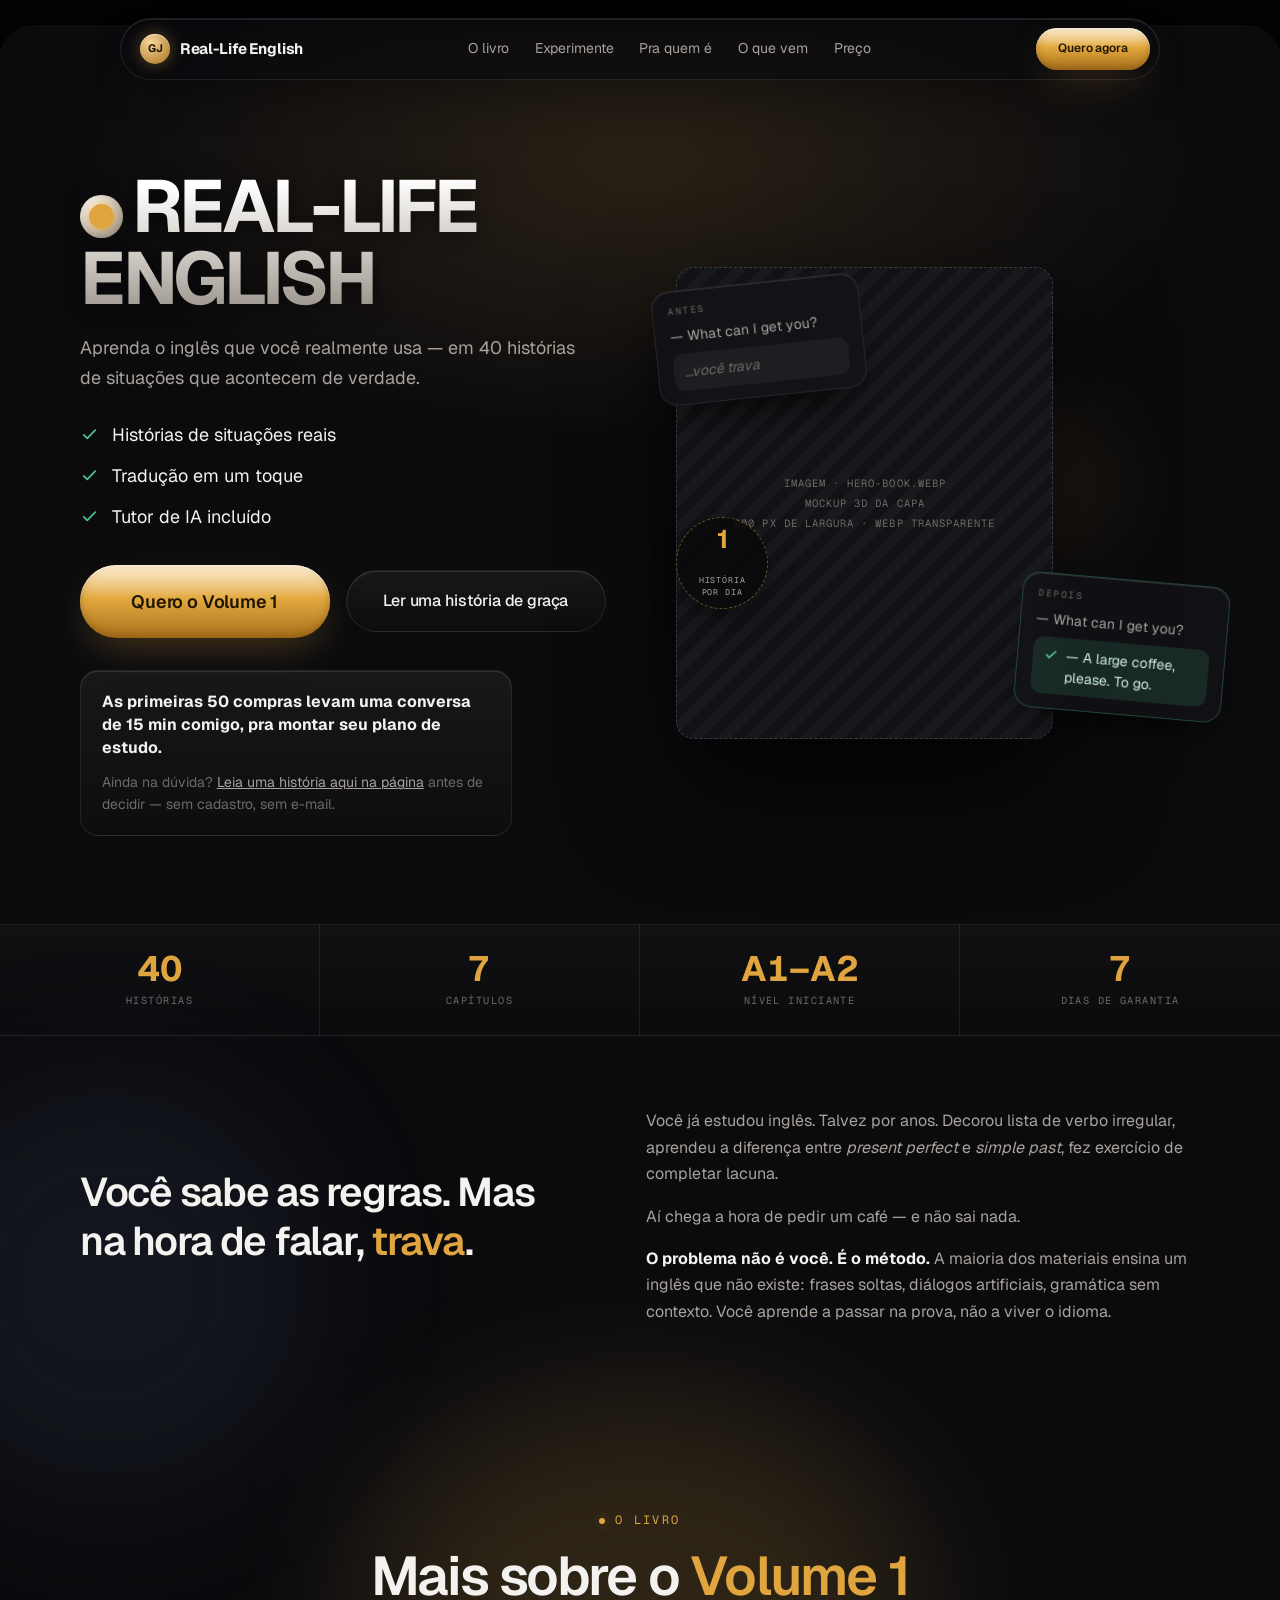
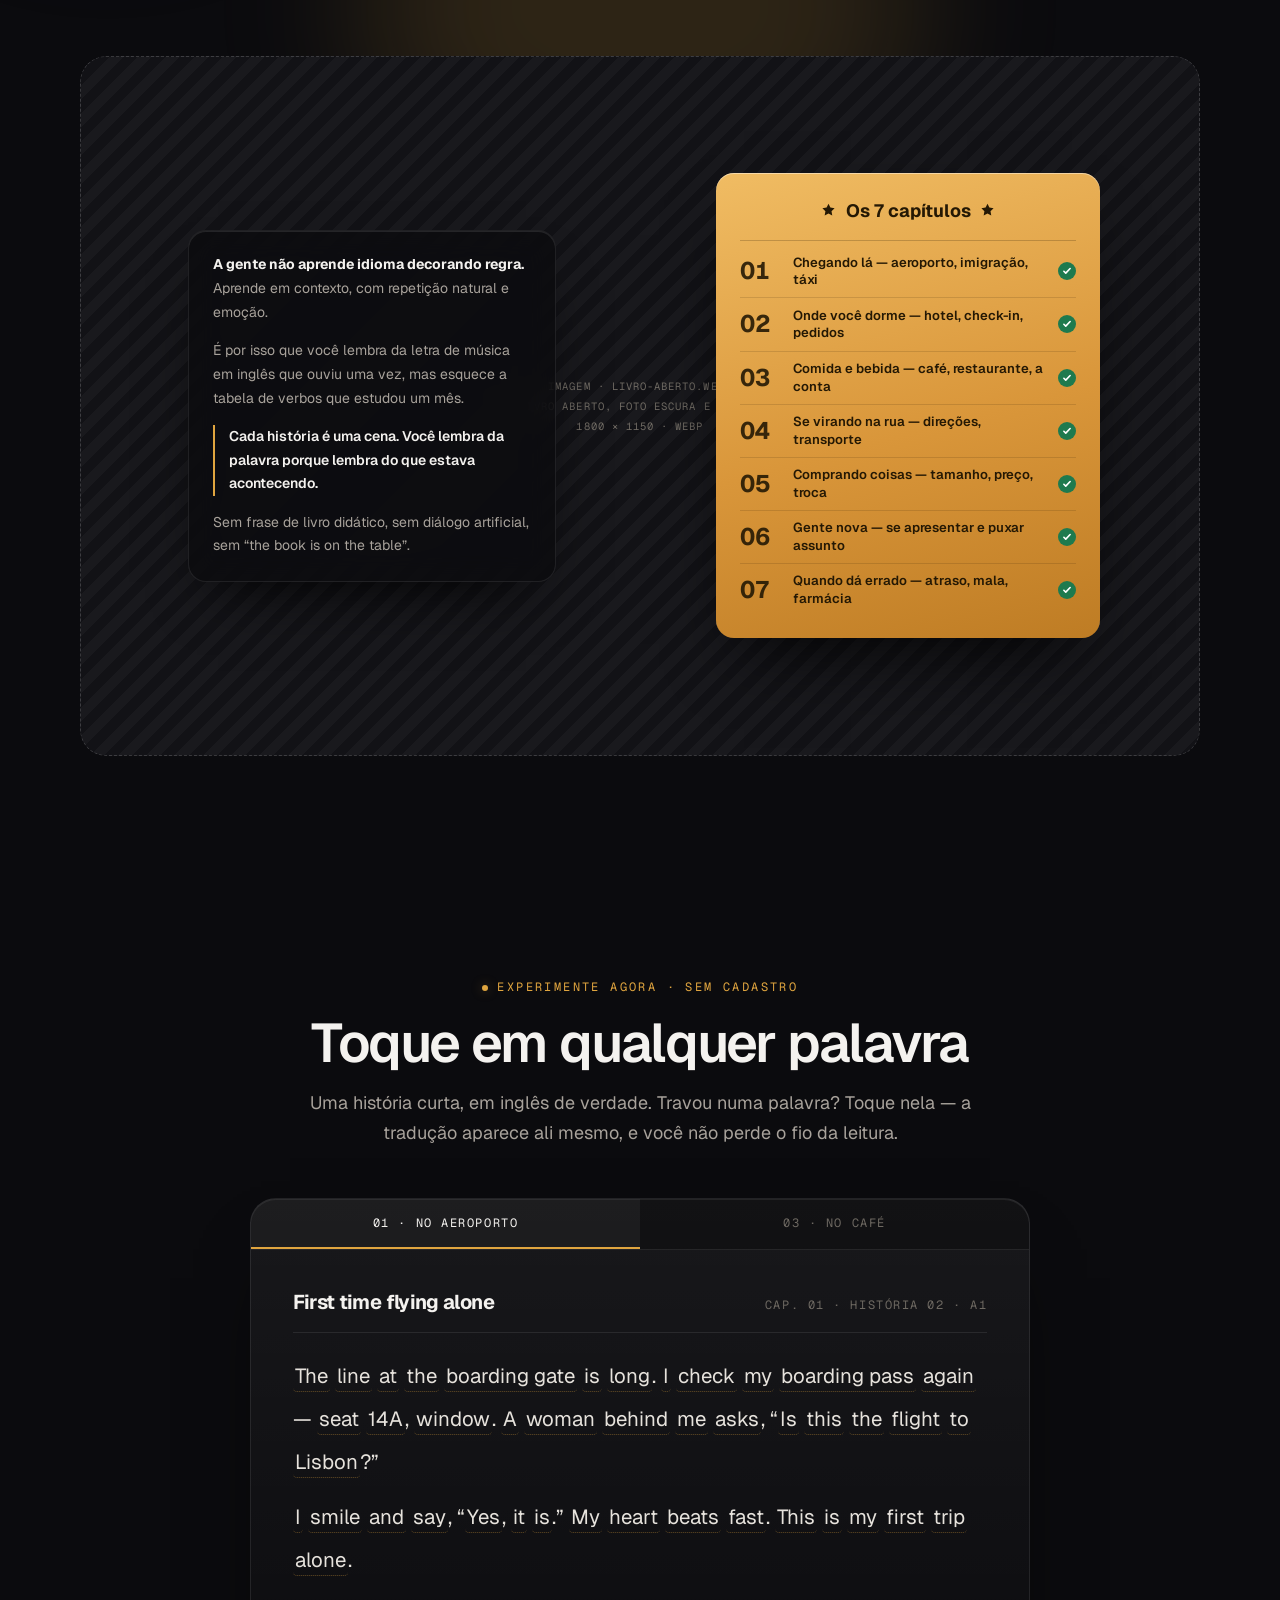
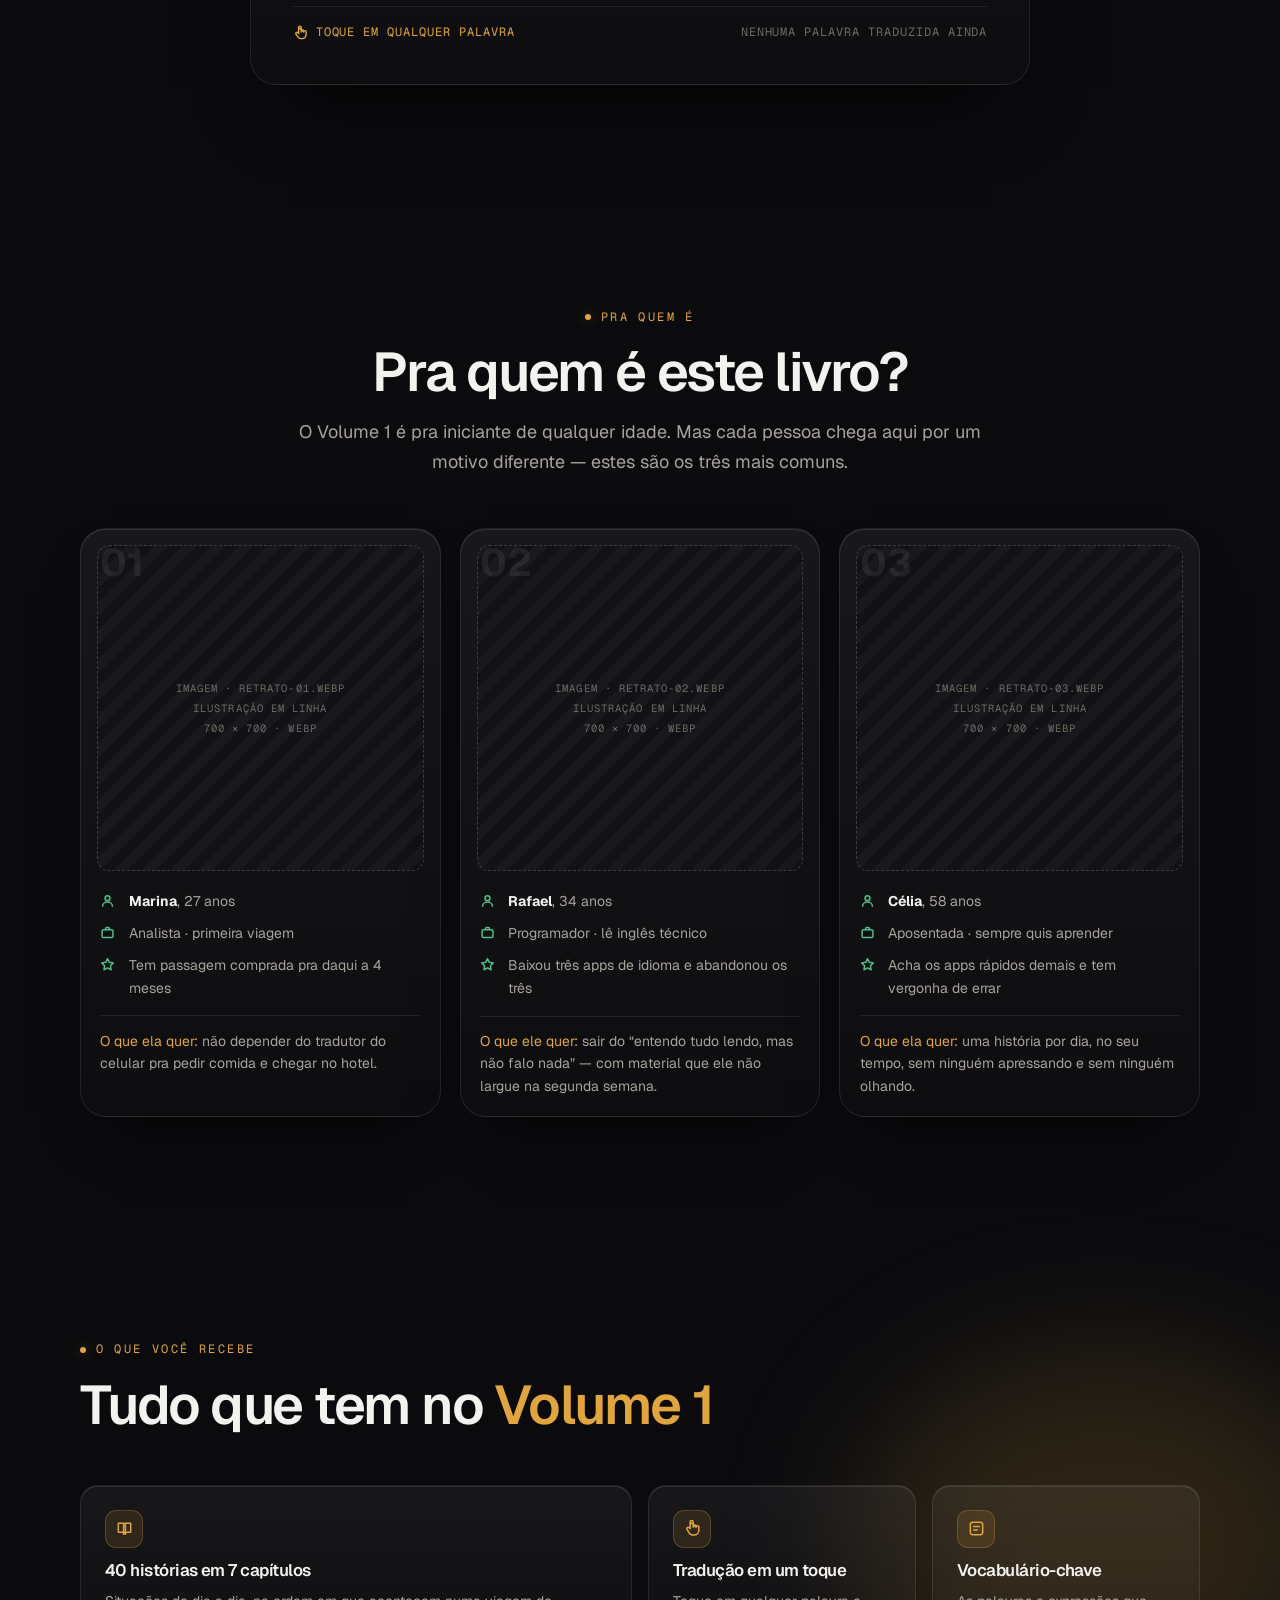
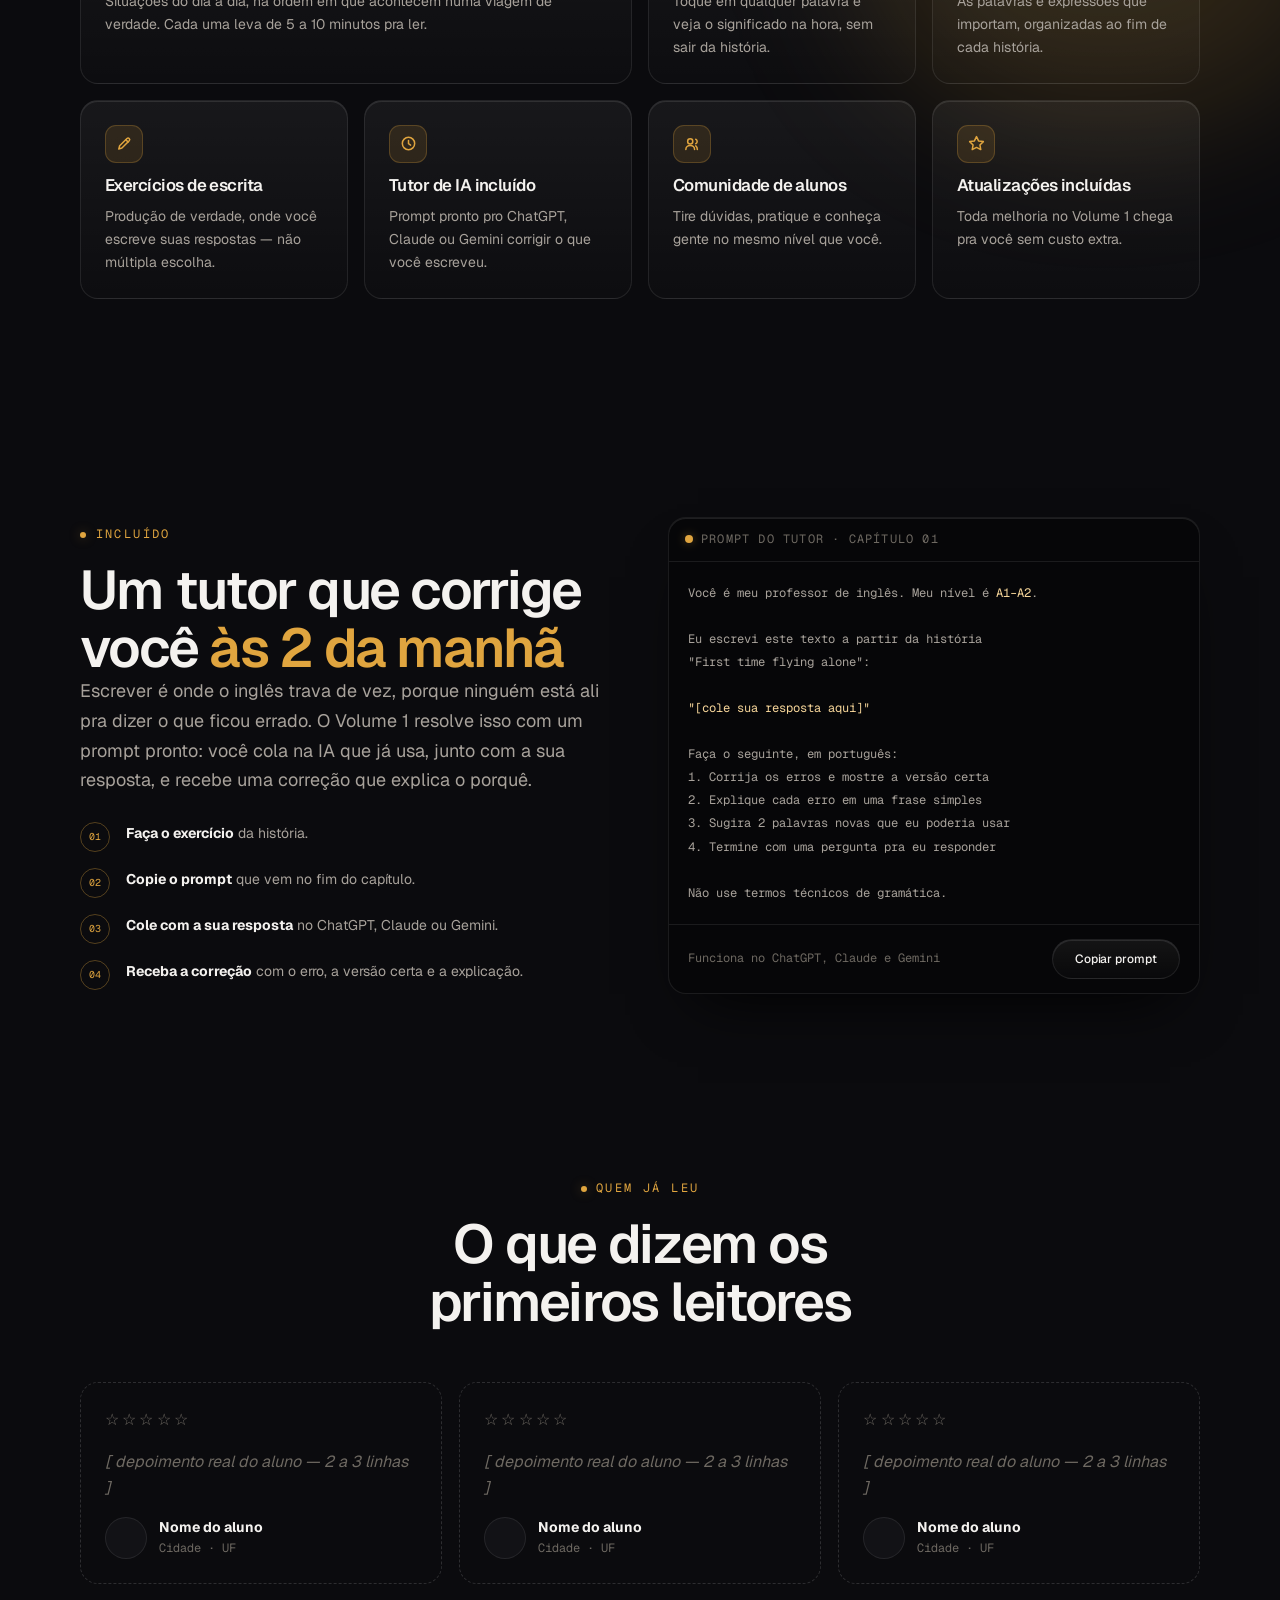
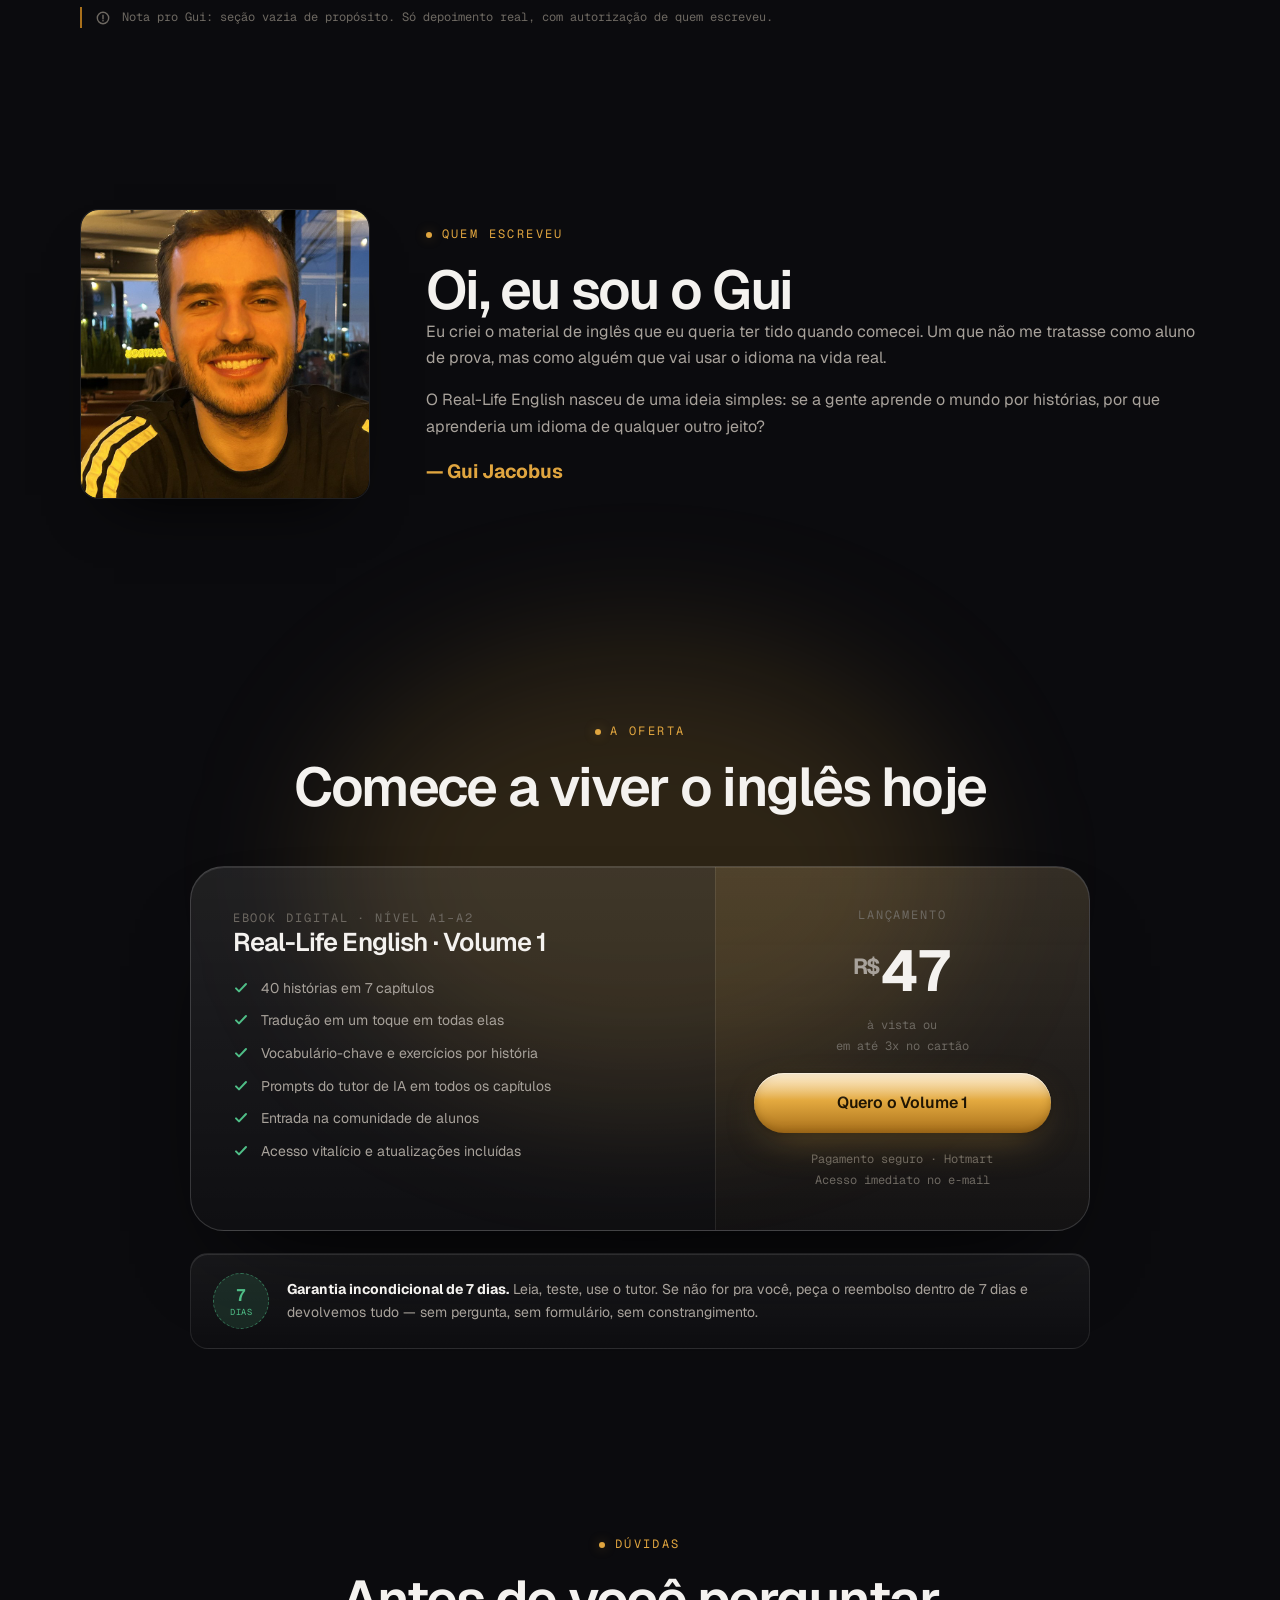
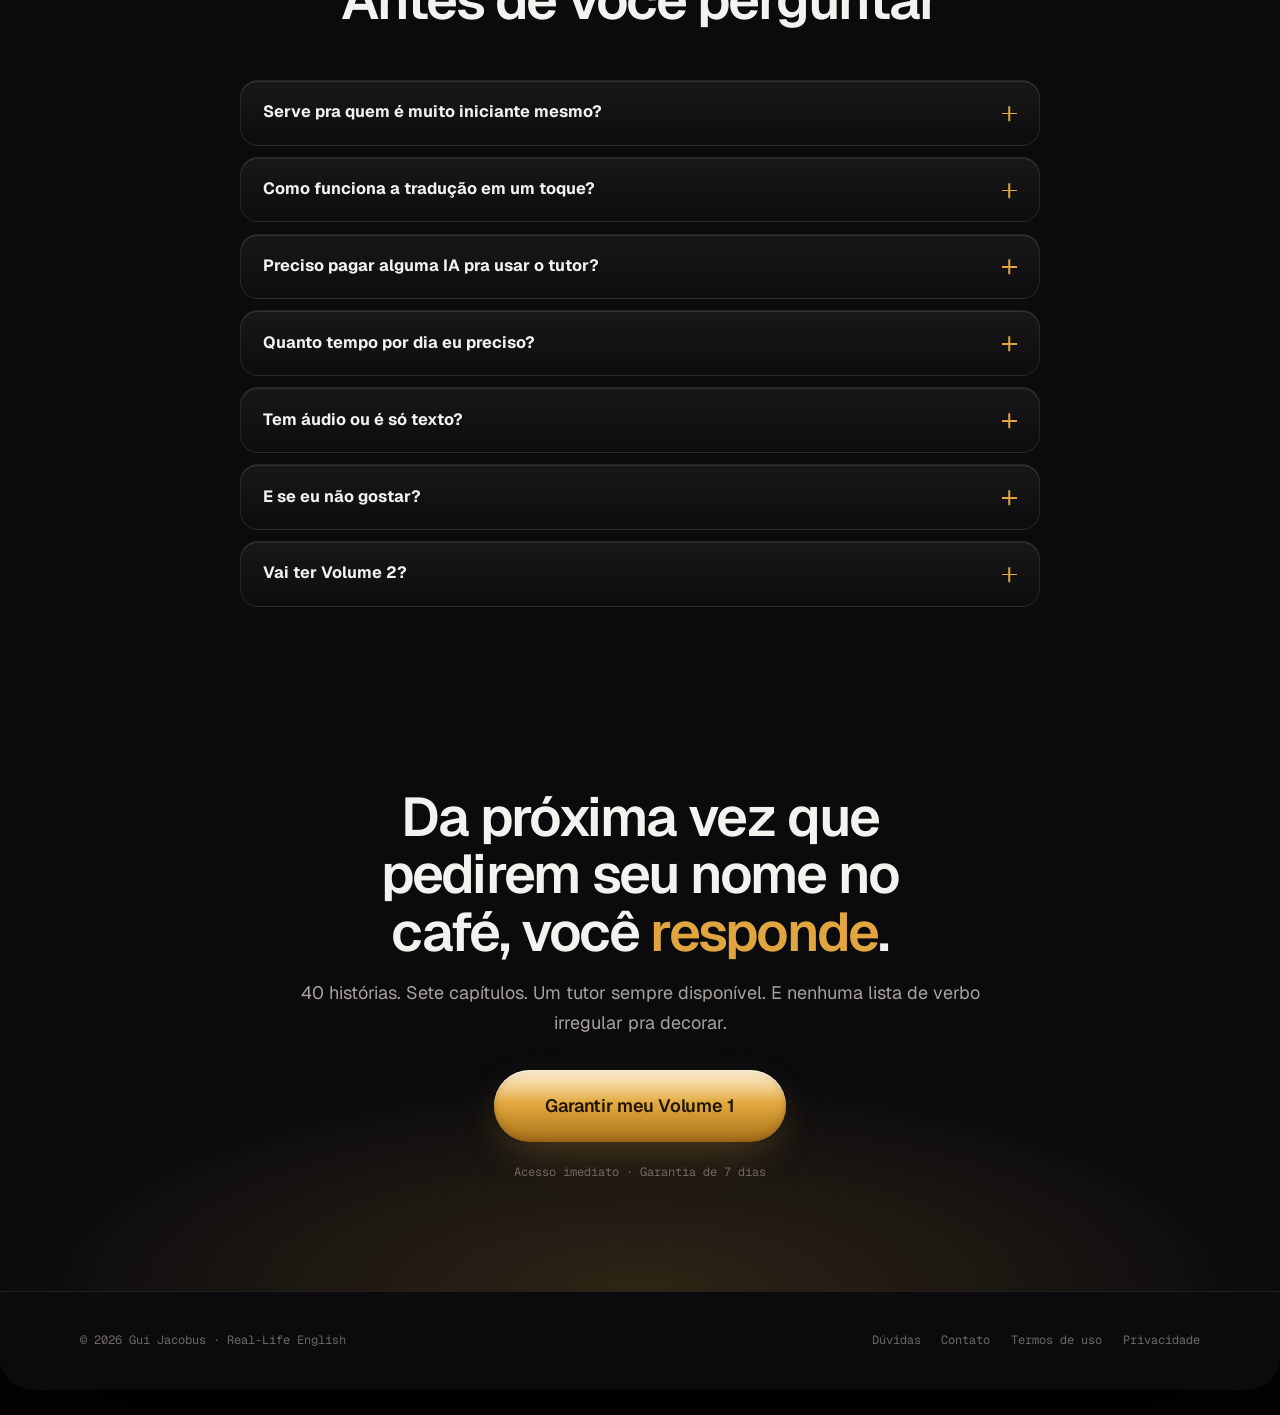
==== commit 8df25023: "Entrega as imagens processadas e migra para WebP As sete imagens geradas foram baixadas, recortadas," ====
--- a/landing/index.html
+++ b/landing/index.html
@@ -97,8 +97,8 @@
       <div class="stage__light" aria-hidden="true"></div>
 
       <!-- IMAGEM 1 -->
-      <figure class="slot slot--book stage__book" data-ratio="4-5" data-slot="hero-book.png&#10;mockup 3D da capa&#10;1200 × 1500 · PNG transparente">
-        <img src="assets/img/hero-book.png" alt="Capa do ebook Real-Life English Volume 1">
+      <figure class="slot slot--book stage__book" data-ratio="4-5" data-slot="hero-book.webp&#10;mockup 3D da capa&#10;900 px de largura · WebP transparente">
+        <img src="assets/img/hero-book.webp" alt="Capa do ebook Real-Life English Volume 1">
       </figure>
 
       <div class="stage__floats">
@@ -165,8 +165,8 @@
 
     <div class="spread">
       <!-- IMAGEM 2 -->
-      <figure class="slot spread__photo" data-ratio="16-10" data-slot="livro-aberto.jpg&#10;livro aberto, foto escura e quente&#10;1800 × 1150 · JPG">
-        <img src="assets/img/livro-aberto.jpg" alt="O ebook Real-Life English aberto">
+      <figure class="slot spread__photo" data-ratio="16-10" data-slot="livro-aberto.webp&#10;livro aberto, foto escura e quente&#10;1800 × 1150 · WebP">
+        <img src="assets/img/livro-aberto.webp" alt="O ebook Real-Life English aberto">
       </figure>
 
       <div class="spread__overlay">
@@ -268,8 +268,8 @@
       <article class="profile">
         <span class="profile__n" aria-hidden="true">01</span>
         <!-- IMAGEM 3 -->
-        <figure class="slot" data-ratio="1-1" data-slot="retrato-01.png&#10;ilustração em linha&#10;700 × 700 · PNG transparente">
-          <img src="assets/img/retrato-01.png" alt="">
+        <figure class="slot" data-ratio="1-1" data-slot="retrato-01.webp&#10;ilustração em linha&#10;700 × 700 · WebP">
+          <img src="assets/img/retrato-01.webp" alt="">
         </figure>
         <div class="profile__body">
           <ul class="profile__facts">
@@ -284,8 +284,8 @@
       <article class="profile">
         <span class="profile__n" aria-hidden="true">02</span>
         <!-- IMAGEM 4 -->
-        <figure class="slot" data-ratio="1-1" data-slot="retrato-02.png&#10;ilustração em linha&#10;700 × 700 · PNG transparente">
-          <img src="assets/img/retrato-02.png" alt="">
+        <figure class="slot" data-ratio="1-1" data-slot="retrato-02.webp&#10;ilustração em linha&#10;700 × 700 · WebP">
+          <img src="assets/img/retrato-02.webp" alt="">
         </figure>
         <div class="profile__body">
           <ul class="profile__facts">
@@ -300,8 +300,8 @@
       <article class="profile">
         <span class="profile__n" aria-hidden="true">03</span>
         <!-- IMAGEM 5 -->
-        <figure class="slot" data-ratio="1-1" data-slot="retrato-03.png&#10;ilustração em linha&#10;700 × 700 · PNG transparente">
-          <img src="assets/img/retrato-03.png" alt="">
+        <figure class="slot" data-ratio="1-1" data-slot="retrato-03.webp&#10;ilustração em linha&#10;700 × 700 · WebP">
+          <img src="assets/img/retrato-03.webp" alt="">
         </figure>
         <div class="profile__body">
           <ul class="profile__facts">
--- a/landing/assets/css/styles.css
+++ b/landing/assets/css/styles.css
@@ -828,7 +828,15 @@
   line-height: 1;
   z-index: 1;
 }
-.profile .slot { margin: 1rem 1rem 0; background: rgba(0,0,0,.2); border-radius: var(--r-sm); }
+.profile .slot { margin: 1rem 1rem 0; border-radius: var(--r-sm); }
+/* o fundo escuro serve só ao placeholder; quando a arte entra ele sai de cena,
+   senão o retrato fica num retângulo mais escuro que o card */
+.profile .slot:not(.is-filled) { background: rgba(0,0,0,.2); }
+/* Os retratos são desenho de linha branca sobre fundo preto. O blend "screen"
+   apaga o preto e deixa só a linha — então eles NÃO precisam ser PNG
+   transparente, o que economiza uma etapa de recorte. Se um dia você trocar
+   por fotografia, apague esta regra, senão a foto some. */
+.profile .slot > img { mix-blend-mode: screen; }
 .profile__body { padding: 1.2rem; display: grid; gap: .75rem; }
 .profile__facts { list-style: none; margin: 0; padding: 0; display: grid; gap: .55rem; font-size: var(--f-sm); }
 .profile__facts li { display: grid; grid-template-columns: 18px 1fr; gap: .65rem; align-items: start; color: var(--text-2); }
@@ -990,6 +998,13 @@
   gap: clamp(2rem, 5vw, 3.5rem);
   align-items: center;
 }
+/* a foto do autor ganha a mesma moldura dos cards de vidro,
+   senão fica um retângulo solto no meio da página */
+.author__grid .slot {
+  border: 1px solid var(--edge);
+  box-shadow: var(--sheen), 0 30px 60px -34px #000;
+  overflow: hidden;
+}
 .author__body { display: grid; gap: 1rem; color: var(--text-2); }
 .author__sig { font-family: var(--display); font-size: 1.2rem; font-weight: 700; color: var(--amber); }
 @media (max-width: 760px) { .author__grid { grid-template-columns: 1fr; } .author__grid .slot { max-width: 250px; } }
--- a/landing/assets/css/motion.css
+++ b/landing/assets/css/motion.css
@@ -238,8 +238,13 @@
   );
 }
 .tile:hover::after, .profile:hover::after, .faq__item:hover::after { opacity: 1; }
-/* o conteúdo fica acima do holofote */
-.tile > *, .profile > *, .faq__item > * { position: relative; z-index: 1; }
+
+/* O holofote passa POR CIMA do conteúdo, não por baixo.
+   Motivo: dar z-index aos filhos do card criaria um contexto de
+   empilhamento em cada um — e isso isola o `mix-blend-mode` dos retratos,
+   que param de fundir com o fundo do card e viram um retângulo preto.
+   Como o brilho é âmbar a 13%, passar por cima não atrapalha a leitura. */
+.tile::after, .profile::after, .faq__item::after { z-index: 2; }
 
 /* as palavras da demonstração respondem antes do clique */
 .w { transition: background .18s var(--ease), color .18s var(--ease), border-color .18s var(--ease), transform .18s var(--ease); }
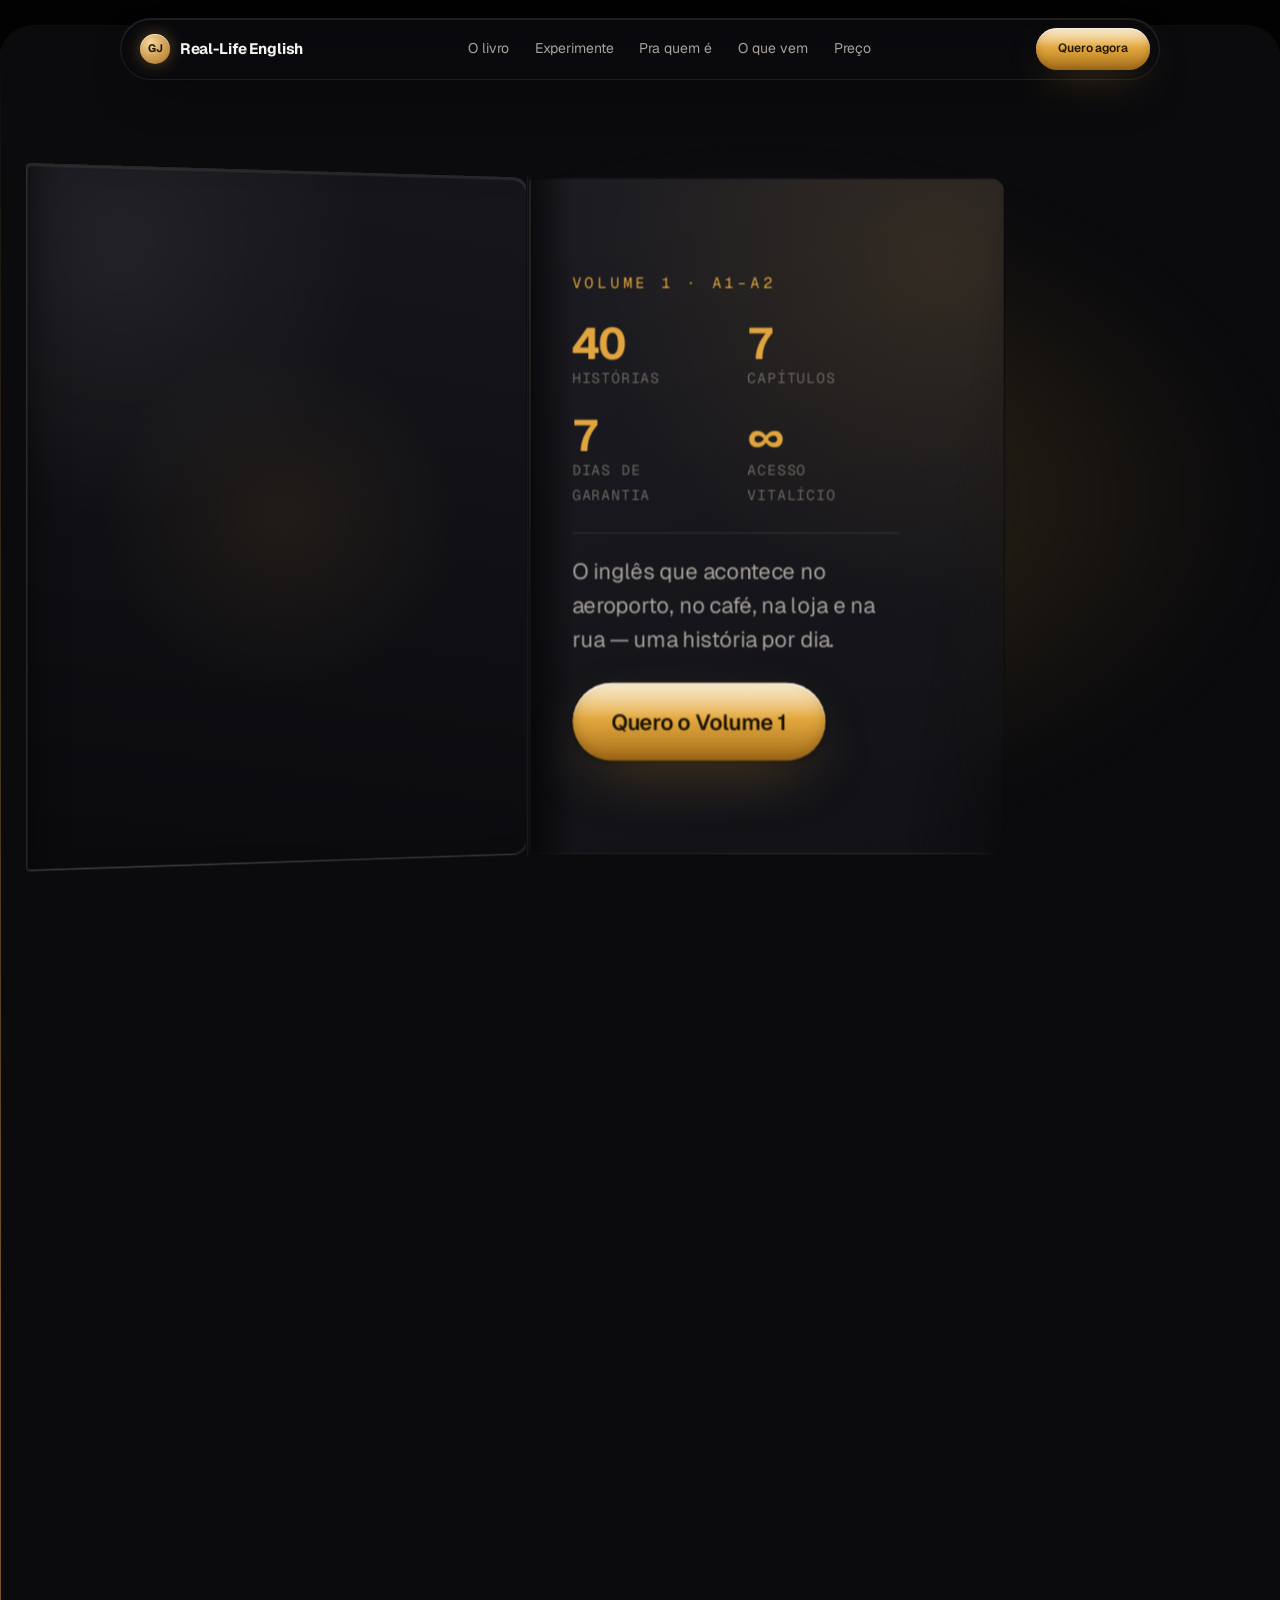
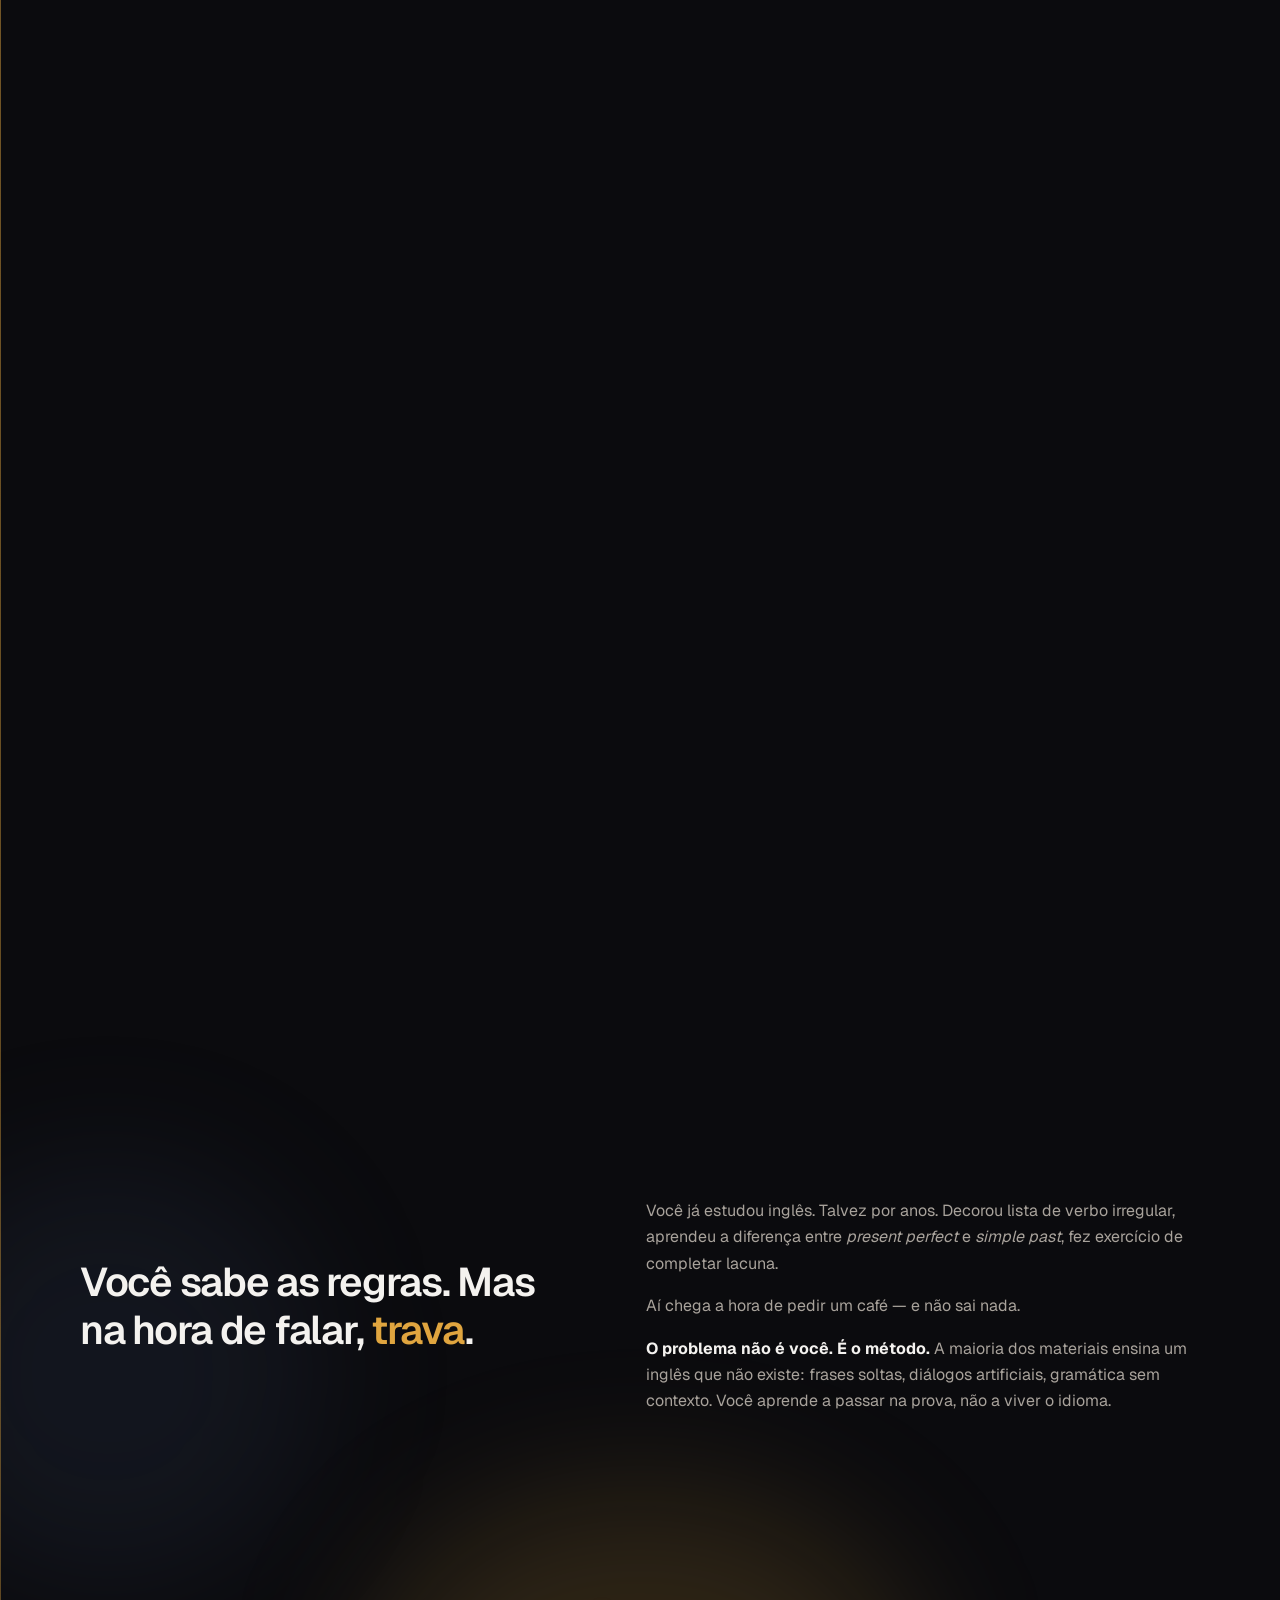
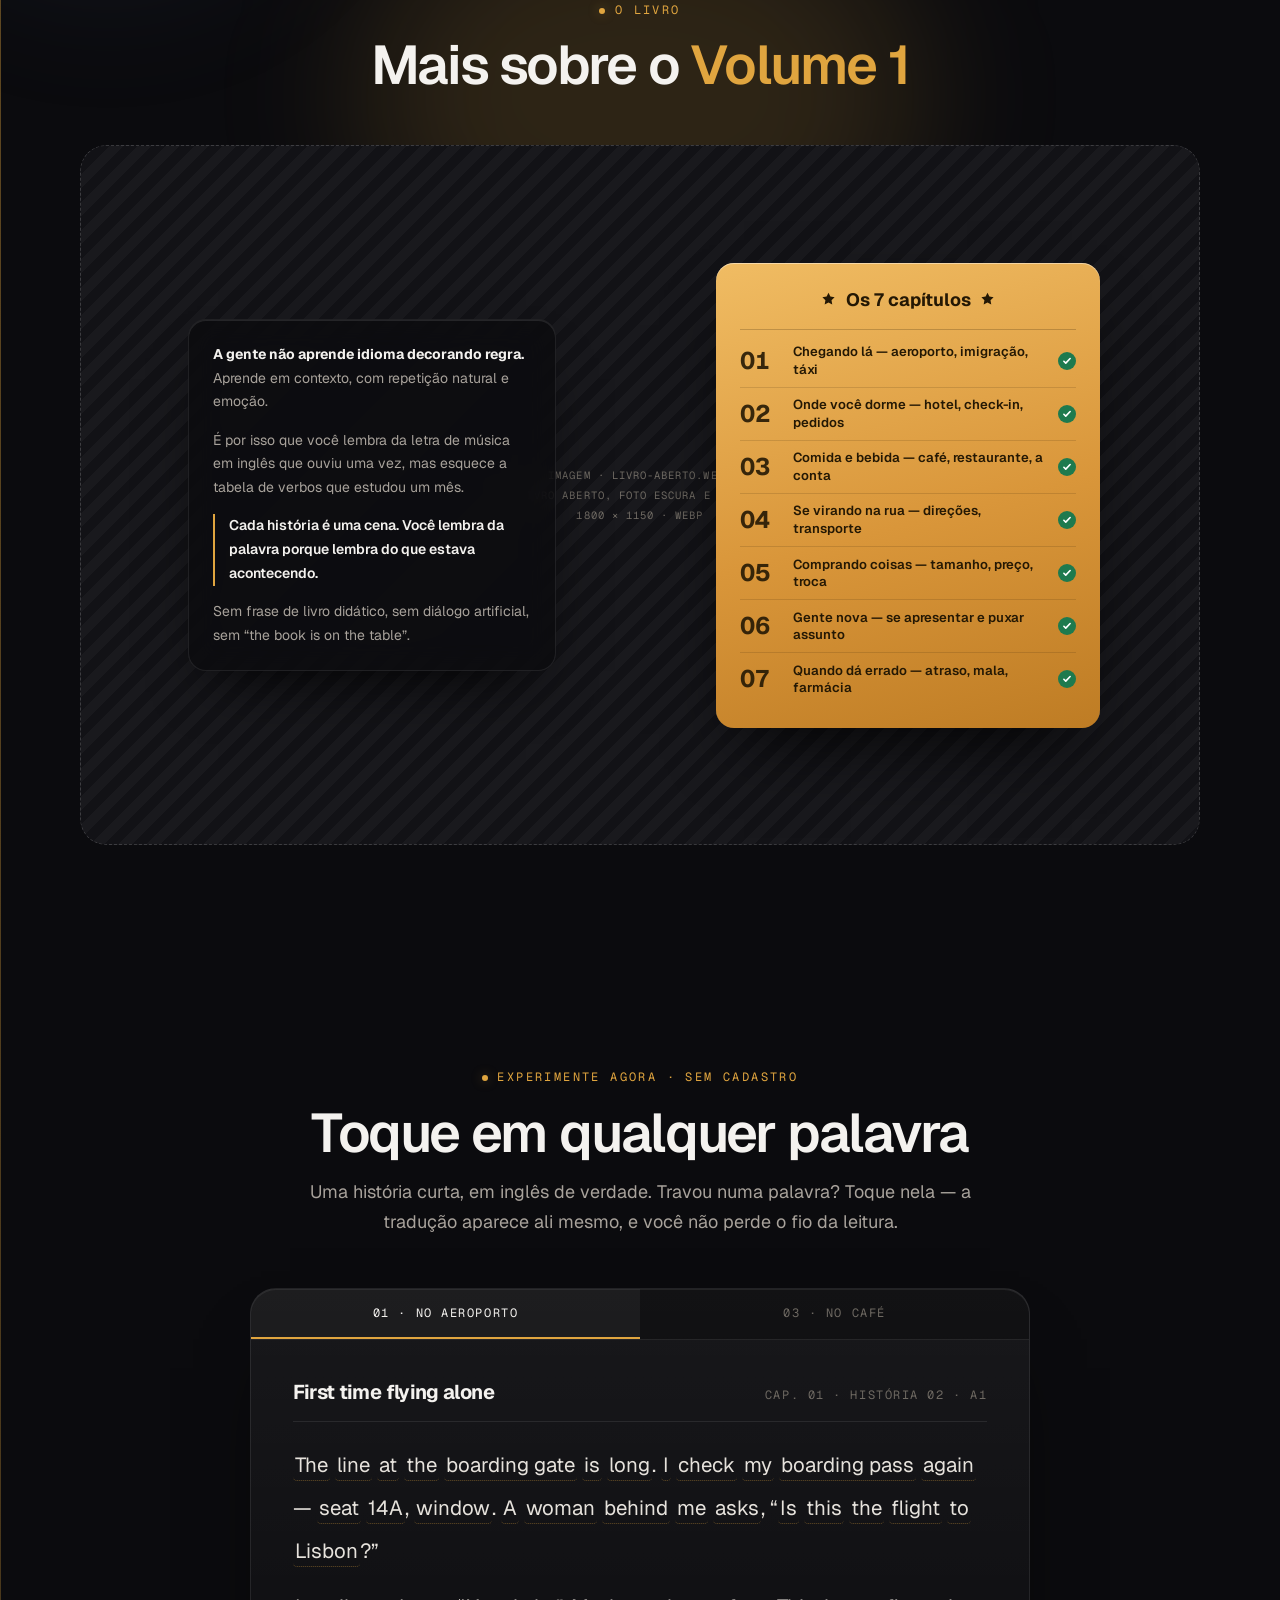
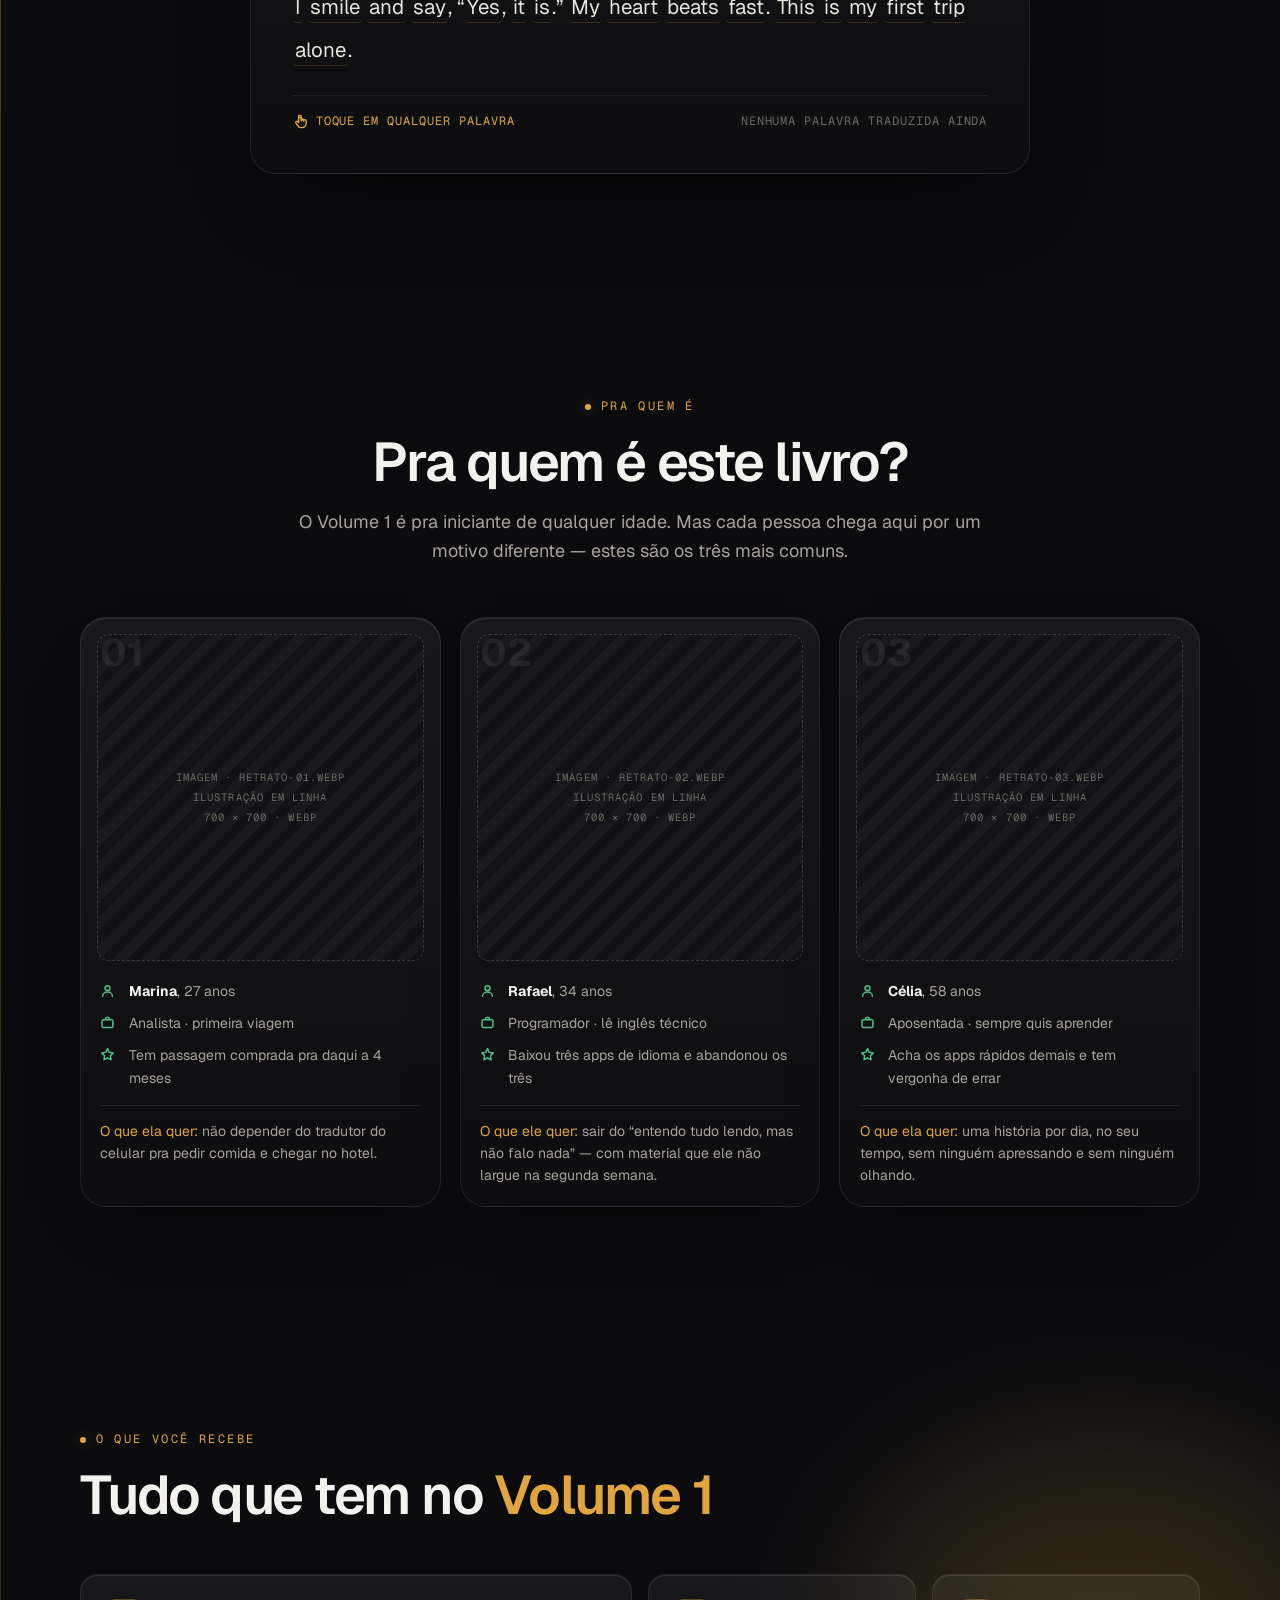
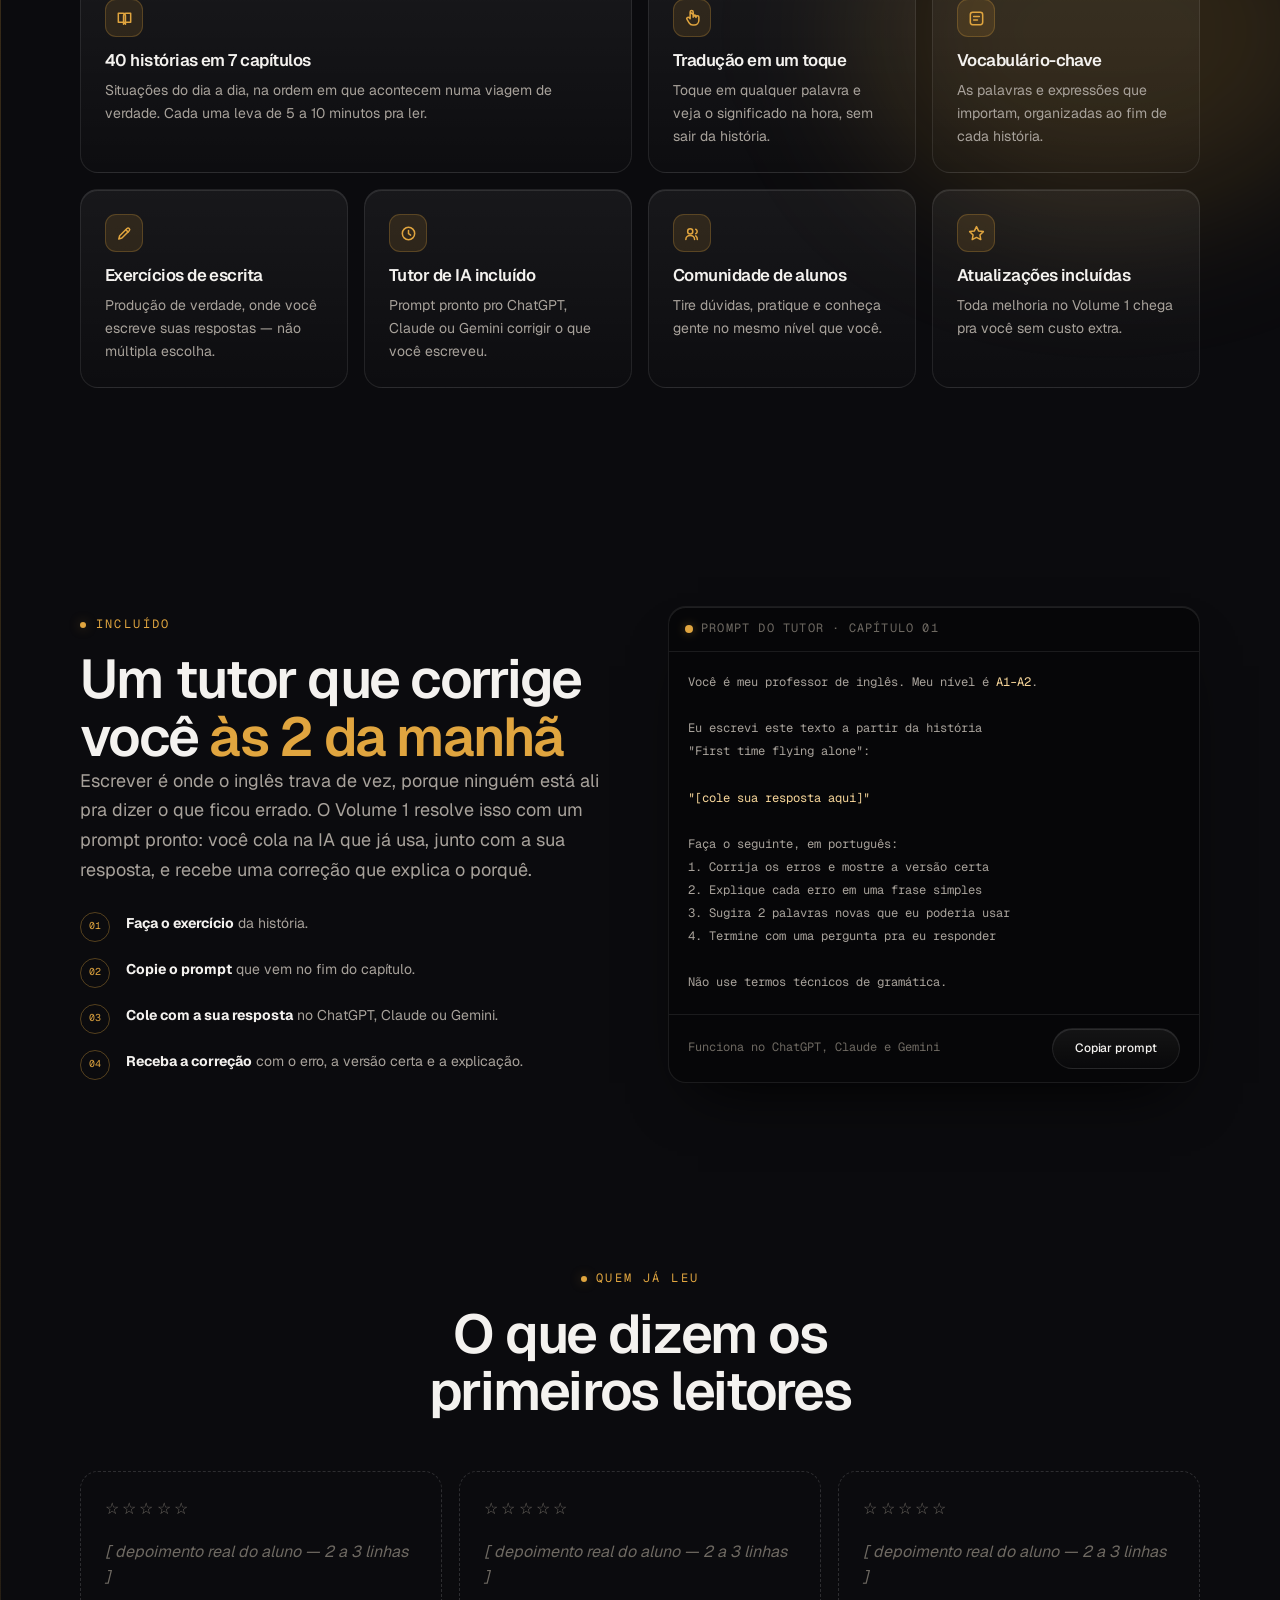
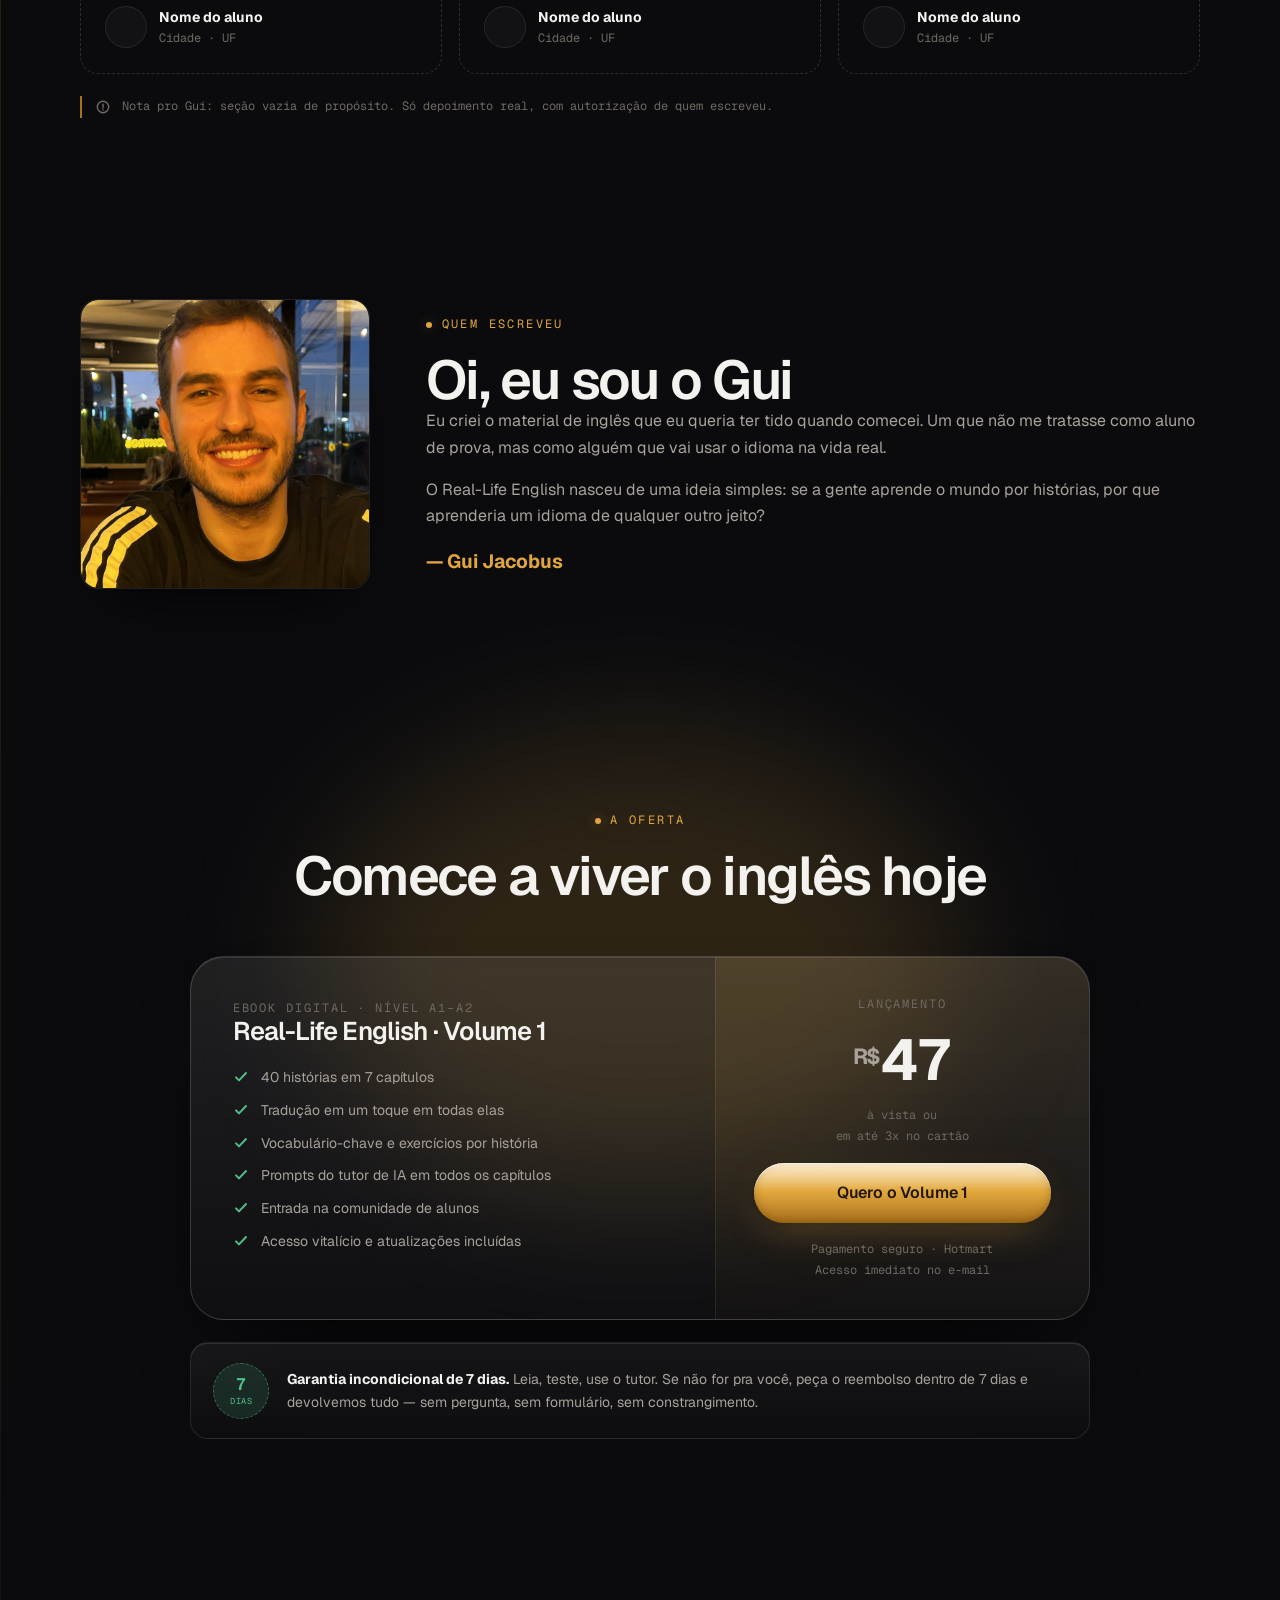
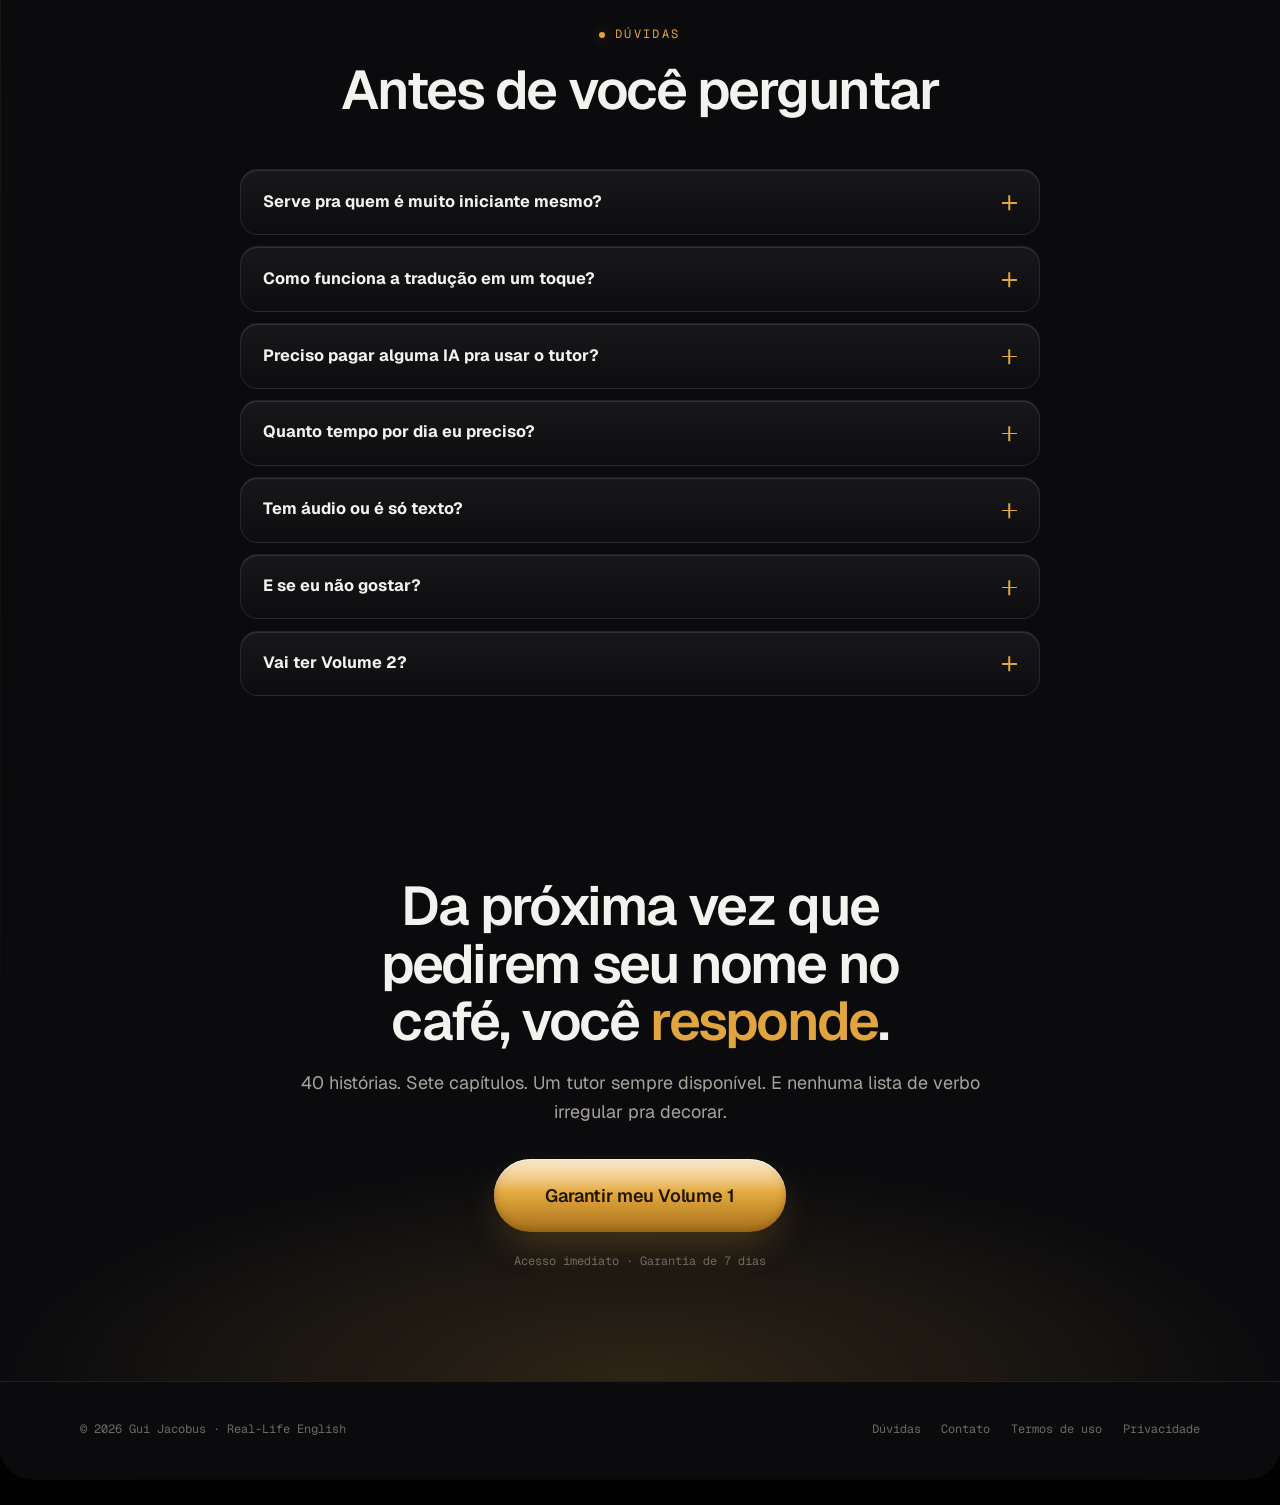
==== commit deb87b45: "Transforma a abertura numa sequência presa ao scroll O hero vira uma seção alta com o miolo grudado:" ====
--- a/landing/index.html
+++ b/landing/index.html
@@ -23,6 +23,7 @@
 <link rel="stylesheet" href="https://fonts.googleapis.com/css2?family=Geist:wght@400;500;600;700&family=Geist+Mono:wght@400;500&display=swap">
 <link rel="stylesheet" href="assets/css/styles.css">
 <link rel="stylesheet" href="assets/css/motion.css">
+<link rel="stylesheet" href="assets/css/opening.css">
 </head>
 <body>
 
@@ -55,87 +56,124 @@
 <main>
 
 <!-- ==========================================================================
-     HERO
-     ========================================================================== -->
-<section class="hero" id="inicio">
-  <div class="wrap hero__grid">
-
-    <div class="hero__copy">
-      <h1 class="hero__wordmark"><span class="dot" aria-hidden="true"></span>Real-Life<br>English</h1>
-
-      <p class="hero__sub">Aprenda o inglês que você realmente usa — em 40 histórias de situações que acontecem de verdade.</p>
-
-      <ul class="hero__checks">
-        <li>
-          <svg width="19" height="19" viewBox="0 0 20 20" fill="none" stroke="currentColor" stroke-width="1.9" aria-hidden="true"><path d="M4 10.4l3.6 3.6L16 5.4" stroke-linecap="round" stroke-linejoin="round"/></svg>
-          <span>Histórias de situações reais</span>
-        </li>
-        <li>
-          <svg width="19" height="19" viewBox="0 0 20 20" fill="none" stroke="currentColor" stroke-width="1.9" aria-hidden="true"><path d="M4 10.4l3.6 3.6L16 5.4" stroke-linecap="round" stroke-linejoin="round"/></svg>
-          <span>Tradução em um toque</span>
-        </li>
-        <li>
-          <svg width="19" height="19" viewBox="0 0 20 20" fill="none" stroke="currentColor" stroke-width="1.9" aria-hidden="true"><path d="M4 10.4l3.6 3.6L16 5.4" stroke-linecap="round" stroke-linejoin="round"/></svg>
-          <span>Tutor de IA incluído</span>
-        </li>
-      </ul>
-
-      <div class="hero__actions">
-        <a class="btn btn--primary btn--lg" href="#oferta" data-cta="hero">Quero o Volume 1</a>
-        <a class="btn btn--glass" href="#historia">Ler uma história de graça</a>
-      </div>
-
-      <!-- ===== EDITAR: bônus de lançamento. Apague esta div inteira se não for dar o bônus. ===== -->
-      <div class="bonus">
-        <p class="bonus__title">As primeiras <b>50 compras</b> levam uma conversa de 15&nbsp;min comigo, pra montar seu plano de estudo.</p>
-        <p class="bonus__note">Ainda na dúvida? <a href="#historia">Leia uma história aqui na página</a> antes de decidir — sem cadastro, sem e-mail.</p>
-      </div>
-    </div>
-
-    <!-- palco do produto -->
-    <div class="stage">
-      <div class="stage__light" aria-hidden="true"></div>
-
-      <!-- IMAGEM 1 -->
-      <figure class="slot slot--book stage__book" data-ratio="4-5" data-slot="hero-book.webp&#10;mockup 3D da capa&#10;900 px de largura · WebP transparente">
-        <img src="assets/img/hero-book.webp" alt="Capa do ebook Real-Life English Volume 1">
-      </figure>
-
-      <div class="stage__floats">
-        <div class="float float--before">
-          <div class="float__tag">Antes</div>
-          <p class="float__line">— What can I get you?</p>
-          <div class="float__reply">…você trava</div>
-        </div>
-
-        <div class="float float--after">
-          <div class="float__tag">Depois</div>
-          <p class="float__line">— What can I get you?</p>
-          <div class="float__reply">
-            <svg width="14" height="14" viewBox="0 0 16 16" fill="none" stroke="currentColor" stroke-width="2" aria-hidden="true"><path d="M3 8.4l3 3 7-7.4" stroke-linecap="round" stroke-linejoin="round"/></svg>
-            <span>— A large coffee, please. To go.</span>
+     ABERTURA — sequência presa ao scroll
+     --------------------------------------------------------------------------
+     A secão é alta de propósito: a altura extra é o "trilho" que a animação
+     percorre. O miolo fica grudado (sticky) enquanto o livro gira, abre e
+     desliza pra esquerda; a página direita então recebe o conteúdo.
+
+     Sem suporte a animação presa ao scroll (hoje, o Firefox), tudo isto vira
+     um hero comum: livro em foto à direita, números numa faixa embaixo.
+     Ver assets/css/opening.css.
+     ========================================================================== -->
+<section class="opening" id="inicio">
+  <div class="opening__sticky">
+    <div class="wrap opening__grid">
+
+      <div class="opening__copy">
+        <h1 class="hero__wordmark"><span class="dot" aria-hidden="true"></span>Real-Life<br>English</h1>
+
+        <p class="hero__sub">Aprenda o inglês que você realmente usa — em 40 histórias de situações que acontecem de verdade.</p>
+
+        <ul class="hero__checks">
+          <li>
+            <svg width="19" height="19" viewBox="0 0 20 20" fill="none" stroke="currentColor" stroke-width="1.9" aria-hidden="true"><path d="M4 10.4l3.6 3.6L16 5.4" stroke-linecap="round" stroke-linejoin="round"/></svg>
+            <span>Histórias de situações reais</span>
+          </li>
+          <li>
+            <svg width="19" height="19" viewBox="0 0 20 20" fill="none" stroke="currentColor" stroke-width="1.9" aria-hidden="true"><path d="M4 10.4l3.6 3.6L16 5.4" stroke-linecap="round" stroke-linejoin="round"/></svg>
+            <span>Tradução em um toque</span>
+          </li>
+          <li>
+            <svg width="19" height="19" viewBox="0 0 20 20" fill="none" stroke="currentColor" stroke-width="1.9" aria-hidden="true"><path d="M4 10.4l3.6 3.6L16 5.4" stroke-linecap="round" stroke-linejoin="round"/></svg>
+            <span>Tutor de IA incluído</span>
+          </li>
+        </ul>
+
+        <div class="hero__actions">
+          <a class="btn btn--primary btn--lg" href="#oferta" data-cta="hero">Quero o Volume 1</a>
+          <a class="btn btn--glass" href="#historia">Ler uma história de graça</a>
+        </div>
+
+        <!-- ===== EDITAR: bônus de lançamento. Apague esta div inteira se não for dar o bônus. ===== -->
+        <div class="bonus">
+          <p class="bonus__title">As primeiras <b>50 compras</b> levam uma conversa de 15&nbsp;min comigo, pra montar seu plano de estudo.</p>
+          <p class="bonus__note">Ainda na dúvida? <a href="#historia">Leia uma história aqui na página</a> antes de decidir — sem cadastro, sem e-mail.</p>
+        </div>
+      </div>
+
+      <!-- palco do produto -->
+      <div class="opening__stage stage">
+        <div class="stage__light" aria-hidden="true"></div>
+
+        <!-- O LIVRO — objeto 3D em CSS, pra poder girar e abrir de verdade -->
+        <div class="book" aria-hidden="true">
+          <div class="book__body">
+
+            <!-- página direita: aparece quando a capa abre -->
+            <div class="book__spread">
+              <div class="book__page">
+                <p class="book__eyebrow">Volume 1 · A1–A2</p>
+                <dl class="book__facts">
+                  <div><dt>40</dt><dd>histórias</dd></div>
+                  <div><dt>7</dt><dd>capítulos</dd></div>
+                  <div><dt>7</dt><dd>dias de garantia</dd></div>
+                  <div><dt>∞</dt><dd>acesso vitalício</dd></div>
+                </dl>
+                <p class="book__line">O inglês que acontece no aeroporto, no café, na loja e na rua — uma história por dia.</p>
+                <a class="btn btn--primary book__cta" href="#oferta" data-cta="livro">Quero o Volume 1</a>
+              </div>
+            </div>
+
+            <!-- capa: gira sobre a lombada -->
+            <div class="book__cover">
+              <div class="book__face book__front">
+                <span class="book__brand">Real-Life<br>English</span>
+                <svg class="book__mark" viewBox="0 0 120 120" fill="none" stroke="currentColor" stroke-width="1.4" aria-hidden="true">
+                  <path d="M8 62 L112 18 L74 104 L58 70 Z" stroke-linejoin="round"/>
+                  <path d="M8 62 L58 70 L112 18" stroke-linejoin="round"/>
+                  <circle cx="60" cy="60" r="52" stroke-dasharray="3 7" opacity=".45"/>
+                </svg>
+                <span class="book__vol">Volume 1 · Iniciante</span>
+              </div>
+              <div class="book__face book__back"></div>
+            </div>
+
+            <div class="book__spine" aria-hidden="true"></div>
           </div>
         </div>
-      </div>
-
-      <div class="stage__seal" aria-hidden="true">
-        <b>1</b>
-        <span>história<br>por dia</span>
-      </div>
-    </div>
-
-  </div>
-</section>
-
-<!-- ==========================================================================
-     NÚMEROS
-     ========================================================================== -->
-<div class="metrics">
-  <div class="metric"><b>40</b><span>histórias</span></div>
-  <div class="metric"><b>7</b><span>capítulos</span></div>
-  <div class="metric"><b>A1–A2</b><span>nível iniciante</span></div>
-  <div class="metric"><b>7</b><span>dias de garantia</span></div>
-</div>
+
+        <!-- mesma imagem, pra quem não recebe a animação -->
+        <figure class="slot slot--book stage__book" data-ratio="4-5" data-slot="hero-book.webp&#10;mockup 3D da capa&#10;900 px de largura · WebP transparente">
+          <img src="assets/img/hero-book.webp" alt="Capa do ebook Real-Life English Volume 1">
+        </figure>
+
+        <div class="stage__floats">
+          <div class="float float--before">
+            <div class="float__tag">Antes</div>
+            <p class="float__line">— What can I get you?</p>
+            <div class="float__reply">…você trava</div>
+          </div>
+
+          <div class="float float--after">
+            <div class="float__tag">Depois</div>
+            <p class="float__line">— What can I get you?</p>
+            <div class="float__reply">
+              <svg width="14" height="14" viewBox="0 0 16 16" fill="none" stroke="currentColor" stroke-width="2" aria-hidden="true"><path d="M3 8.4l3 3 7-7.4" stroke-linecap="round" stroke-linejoin="round"/></svg>
+              <span>— A large coffee, please. To go.</span>
+            </div>
+          </div>
+        </div>
+
+        <div class="stage__seal" aria-hidden="true">
+          <b>1</b>
+          <span>história<br>por dia</span>
+        </div>
+      </div>
+
+    </div>
+  </div>
+</section>
 
 <!-- ==========================================================================
      PROBLEMA
--- a/landing/assets/css/styles.css
+++ b/landing/assets/css/styles.css
@@ -109,7 +109,7 @@
   margin-inline: auto;
   background: var(--shell);
   position: relative;
-  overflow: hidden;
+  overflow: clip;
 }
 @media (min-width: 1180px) {
   body { background: #030304; padding-block: 26px; }
@@ -192,7 +192,7 @@
   border-radius: 999px;
   text-decoration: none;
   cursor: pointer;
-  overflow: hidden;
+  overflow: clip;
   transition: transform .3s var(--ease), box-shadow .3s var(--ease), filter .3s var(--ease);
 }
 
@@ -288,7 +288,7 @@
 .hero {
   position: relative;
   padding-block: clamp(6.5rem, 12vw, 9rem) clamp(3.5rem, 7vw, 5.5rem);
-  overflow: hidden;
+  overflow: clip;
 }
 .hero::before {
   /* feixe de luz vindo de cima, como vitrine */
@@ -507,41 +507,6 @@
 .slot--book { filter: drop-shadow(0 50px 55px rgba(0,0,0,.8)); }
 
 /* --------------------------------------------------------------------------
-   8. Faixa de números
-   -------------------------------------------------------------------------- */
-.metrics {
-  display: grid;
-  grid-template-columns: repeat(4, 1fr);
-  border-block: 1px solid var(--edge);
-  background: linear-gradient(180deg, rgba(255,255,255,.022), transparent);
-}
-.metric { padding: 1.6rem 1rem; text-align: center; border-right: 1px solid var(--edge); }
-.metric:last-child { border-right: 0; }
-.metric b {
-  display: block;
-  font-family: var(--display);
-  font-size: clamp(1.6rem, 3.4vw, 2.2rem);
-  font-weight: 700;
-  color: var(--amber);
-  line-height: 1;
-  font-variant-numeric: tabular-nums;
-}
-.metric span {
-  display: block;
-  margin-top: .45rem;
-  font-family: var(--mono);
-  font-size: .64rem;
-  letter-spacing: .14em;
-  text-transform: uppercase;
-  color: var(--text-3);
-}
-@media (max-width: 640px) {
-  .metrics { grid-template-columns: repeat(2, 1fr); }
-  .metric:nth-child(2) { border-right: 0; }
-  .metric:nth-child(-n+2) { border-bottom: 1px solid var(--edge); }
-}
-
-/* --------------------------------------------------------------------------
    9. Problema
    -------------------------------------------------------------------------- */
 .problem__grid {
@@ -675,7 +640,7 @@
   background: var(--glass);
   border: 1px solid var(--edge);
   box-shadow: var(--sheen), 0 40px 80px -40px #000;
-  overflow: hidden;
+  overflow: clip;
   position: relative;
 }
 .story__tabs { display: flex; border-bottom: 1px solid var(--edge); background: rgba(0,0,0,.25); }
@@ -811,7 +776,7 @@
   background: var(--glass);
   border: 1px solid var(--edge);
   box-shadow: var(--sheen), 0 30px 60px -34px #000;
-  overflow: hidden;
+  overflow: clip;
   display: flex;
   flex-direction: column;
   transition: border-color .22s ease, transform .22s ease, background .22s ease;
@@ -897,7 +862,7 @@
   background: rgba(0,0,0,.42);
   border: 1px solid var(--edge);
   box-shadow: var(--sheen), 0 30px 60px -30px #000;
-  overflow: hidden;
+  overflow: clip;
 }
 .terminal__bar {
   display: flex;
@@ -1003,7 +968,7 @@
 .author__grid .slot {
   border: 1px solid var(--edge);
   box-shadow: var(--sheen), 0 30px 60px -34px #000;
-  overflow: hidden;
+  overflow: clip;
 }
 .author__body { display: grid; gap: 1rem; color: var(--text-2); }
 .author__sig { font-family: var(--display); font-size: 1.2rem; font-weight: 700; color: var(--amber); }
@@ -1020,7 +985,7 @@
   background: var(--glass-strong);
   border: 1px solid var(--edge-lit);
   box-shadow: var(--sheen), 0 50px 100px -50px #000;
-  overflow: hidden;
+  overflow: clip;
   display: grid;
   grid-template-columns: minmax(0, 1.4fr) minmax(0, 1fr);
 }
--- a/landing/assets/css/motion.css
+++ b/landing/assets/css/motion.css
@@ -91,7 +91,6 @@
   .section-head,
   .problem__quote,
   .problem__body,
-  .metric,
   .spread,
   .story,
   .tile,
@@ -115,17 +114,14 @@
      Sem linha do tempo temporal, o atraso vem de deslocar a faixa de
      scroll em que cada um anima. O efeito é o mesmo, e acompanha o
      movimento da mão em vez de ignorá-lo. */
-  .metrics   > .metric:nth-child(2),
   .tiles     > .tile:nth-child(2),
   .profiles  > .profile:nth-child(2),
   .quotes    > .quote:nth-child(2) { animation-range: entry 5% cover 36%; }
 
-  .metrics   > .metric:nth-child(3),
   .tiles     > .tile:nth-child(3),
   .profiles  > .profile:nth-child(3),
   .quotes    > .quote:nth-child(3) { animation-range: entry 5% cover 42%; }
 
-  .metrics > .metric:nth-child(4),
   .tiles   > .tile:nth-child(4)    { animation-range: entry 5% cover 48%; }
   .tiles   > .tile:nth-child(5)    { animation-range: entry 5% cover 54%; }
   .tiles   > .tile:nth-child(6)    { animation-range: entry 5% cover 60%; }
--- a/landing/assets/css/opening.css
+++ b/landing/assets/css/opening.css
@@ -0,0 +1,409 @@
+/* ==========================================================================
+   Real-Life English — ABERTURA
+   A sequência do livro presa ao scroll
+   --------------------------------------------------------------------------
+   O que acontece, em ordem, conforme a pessoa desce:
+
+     1. repouso   — hero normal, livro fechado à direita
+     2. giro      — o livro dá uma volta completa sobre o próprio eixo
+     3. desloca   — o texto de abertura sai e o livro caminha pra esquerda
+     4. abre      — a capa gira sobre a lombada e revela a página
+     5. leitura   — a página direita recebe o conteúdo e suas bordas se
+                    dissolvem no fundo, como se a página fosse a própria tela
+
+   Subir o scroll desfaz tudo na ordem inversa, porque a animação não é
+   disparada por evento: ela está presa à posição da barra de rolagem. Cada
+   quadro corresponde a um ponto do scroll, então o filme roda para trás
+   sozinho.
+
+   ⚠️ O livro aqui é um objeto montado em CSS, não a fotografia. Uma foto não
+   tem verso nem miolo — não há como abri-la. A fotografia continua em uso
+   como estado de repouso para quem não recebe a animação (ver o fim deste
+   arquivo).
+
+   Pra desligar tudo: apague a linha do opening.css no <head> do index.html.
+   O hero volta a ser o de sempre.
+   ========================================================================== */
+
+/* --------------------------------------------------------------------------
+   1. O trilho e o miolo grudado
+   -------------------------------------------------------------------------- */
+.opening {
+  position: relative;
+  /* altura extra = comprimento do trilho que a animação percorre */
+  min-height: 300vh;
+}
+
+.opening__sticky {
+  position: sticky;
+  top: 0;
+  min-height: 100vh;
+  display: flex;
+  align-items: center;
+  overflow: hidden;
+}
+
+.opening__grid {
+  display: grid;
+  grid-template-columns: minmax(0, 1.02fr) minmax(0, .98fr);
+  gap: clamp(2rem, 4vw, 3.5rem);
+  align-items: center;
+  width: 100%;
+  padding-block: clamp(5rem, 10vw, 7rem) 2rem;
+}
+
+.opening__stage {
+  position: relative;
+  perspective: 1600px;
+  perspective-origin: 50% 45%;
+  display: grid;
+  place-items: center;
+  min-height: clamp(300px, 46vh, 460px);
+}
+
+/* --------------------------------------------------------------------------
+   2. O livro
+   --------------------------------------------------------------------------
+   Geometria: capa e página ocupam o mesmo retângulo e giram sobre a mesma
+   borda esquerda — a lombada. Fechado, a capa cobre a página; ao girar a
+   capa, a página aparece embaixo. É como funciona um livro de verdade.
+   -------------------------------------------------------------------------- */
+.book {
+  --bw: clamp(190px, 23vw, 300px);
+  --bh: calc(var(--bw) * 1.42);
+  position: relative;
+  width: var(--bw);
+  height: var(--bh);
+  transform-style: preserve-3d;
+  z-index: 3;
+}
+
+.book__body {
+  position: absolute;
+  inset: 0;
+  transform-style: preserve-3d;
+}
+
+/* --- a capa, que abre --- */
+.book__cover {
+  position: absolute;
+  inset: 0;
+  transform-origin: left center;
+  transform-style: preserve-3d;
+  z-index: 2;
+}
+
+.book__face {
+  position: absolute;
+  inset: 0;
+  border-radius: 3px 10px 10px 3px;
+  backface-visibility: hidden;
+  overflow: hidden;
+}
+
+/* frente da capa — a arte */
+.book__front {
+  background:
+    radial-gradient(120% 80% at 22% 8%, rgba(255,255,255,.10), transparent 55%),
+    linear-gradient(150deg, #17171C 0%, #0B0B0E 52%, #131318 100%);
+  border: 1px solid rgba(224,165,63,.22);
+  box-shadow:
+    inset 0 1px 0 rgba(255,255,255,.10),
+    inset -8px 0 14px -10px rgba(0,0,0,.9);
+  display: grid;
+  grid-template-rows: auto 1fr auto;
+  gap: .6rem;
+  padding: clamp(.9rem, 2.2vw, 1.5rem);
+  text-align: center;
+  color: var(--text);
+}
+.book__brand {
+  font-family: var(--display);
+  font-weight: 700;
+  font-size: clamp(.95rem, 2.3vw, 1.5rem);
+  line-height: 1.04;
+  letter-spacing: -.035em;
+  text-transform: uppercase;
+  background: linear-gradient(178deg, #FFF3DC 10%, var(--amber) 60%, var(--amber-lo));
+  -webkit-background-clip: text;
+  background-clip: text;
+  color: transparent;
+}
+.book__mark { width: 62%; justify-self: center; align-self: center; color: var(--amber); opacity: .85; }
+.book__vol {
+  font-family: var(--mono);
+  font-size: clamp(.42rem, 1vw, .58rem);
+  letter-spacing: .18em;
+  text-transform: uppercase;
+  color: var(--text-3);
+}
+
+/* verso da capa — aparece virado, quando o livro está aberto */
+.book__back {
+  transform: rotateY(180deg);
+  background:
+    radial-gradient(90% 70% at 18% 12%, rgba(255,255,255,.06), transparent 55%),
+    linear-gradient(190deg, #16161C, #0B0B0E);
+  border: 1px solid rgba(255,255,255,.11);
+  box-shadow:
+    inset 0 1px 0 rgba(255,255,255,.08),
+    inset 14px 0 26px -20px rgba(0,0,0,.95);
+}
+/* a marca, bem apagada, no verso da capa */
+.book__back::after {
+  content: "";
+  position: absolute;
+  inset: 0;
+  background: radial-gradient(circle at 50% 50%, rgba(224,165,63,.13), transparent 42%);
+  opacity: .6;
+}
+
+/* --- a lombada --- */
+.book__spine {
+  position: absolute;
+  left: 0; top: 0; bottom: 0;
+  width: 12px;
+  transform: rotateY(-90deg);
+  transform-origin: left center;
+  background: linear-gradient(90deg, #08080A, #1A1A1F 40%, #08080A);
+  border-radius: 3px;
+}
+
+/* --- a página direita --- */
+.book__spread {
+  position: absolute;
+  inset: 0;
+  z-index: 1;
+  border-radius: 3px 10px 10px 3px;
+  background:
+    radial-gradient(130% 90% at 86% 12%, rgba(224,165,63,.13), transparent 58%),
+    linear-gradient(90deg, rgba(0,0,0,.6) 0%, transparent 9%),
+    linear-gradient(165deg, #1C1C22, #111116);
+  border: 1px solid rgba(255,255,255,.11);
+  box-shadow: inset 0 1px 0 rgba(255,255,255,.08), 0 40px 80px -40px #000;
+  overflow: hidden;
+}
+
+.book__page {
+  height: 100%;
+  padding: clamp(.9rem, 2.2vw, 1.6rem);
+  display: grid;
+  align-content: center;
+  gap: clamp(.5rem, 1.4vw, 1rem);
+  text-align: left;
+  /* o conteúdo só ganha nitidez quando a página está de frente */
+  opacity: 0;
+}
+.book__eyebrow {
+  font-family: var(--mono);
+  font-size: clamp(.4rem, .95vw, .58rem);
+  letter-spacing: .2em;
+  text-transform: uppercase;
+  color: var(--amber);
+}
+.book__facts { margin: 0; display: grid; grid-template-columns: 1fr 1fr; gap: clamp(.4rem, 1.2vw, .9rem); }
+.book__facts > div { display: grid; gap: .05rem; }
+.book__facts dt {
+  font-family: var(--display);
+  font-weight: 700;
+  font-size: clamp(1rem, 2.6vw, 1.7rem);
+  line-height: 1;
+  letter-spacing: -.03em;
+  color: var(--amber);
+  font-variant-numeric: tabular-nums;
+}
+.book__facts dd {
+  margin: 0;
+  font-family: var(--mono);
+  font-size: clamp(.38rem, .9vw, .55rem);
+  letter-spacing: .12em;
+  text-transform: uppercase;
+  color: var(--text-3);
+}
+.book__line {
+  font-size: clamp(.6rem, 1.35vw, .85rem);
+  line-height: 1.55;
+  color: var(--text-2);
+  border-top: 1px solid var(--edge);
+  padding-top: clamp(.4rem, 1.2vw, .8rem);
+}
+.book__cta {
+  justify-self: start;
+  padding: clamp(.5rem, 1.3vw, .8rem) clamp(.9rem, 2.2vw, 1.5rem);
+  font-size: clamp(.6rem, 1.3vw, .85rem);
+}
+
+/* --------------------------------------------------------------------------
+   3. A sequência
+   -------------------------------------------------------------------------- */
+@media (prefers-reduced-motion: no-preference) {
+  @supports (animation-timeline: view()) and (animation-range: contain 0%) {
+  /* a sequência é coisa de tela larga: no celular não há espaço pra ela,
+     e a seção volta a ser um hero comum */
+  @media (min-width: 901px) {
+
+    /* o trilho marca o tempo: 0% quando a seção encosta na tela,
+       100% quando termina de passar */
+    .opening { view-timeline-name: --opening; }
+
+    /* --- o livro: gira, caminha pra esquerda e cresce --- */
+    @keyframes bookRun {
+      0%,  6%  { transform: rotateY(-18deg) rotateX(4deg) translateX(0) scale(1); }
+      30%      { transform: rotateY(-378deg) rotateX(4deg) translateX(0) scale(1); }
+      52%      { transform: rotateY(-360deg) rotateX(0deg) translateX(-16%) scale(1.18); }
+      100%     { transform: rotateY(-360deg) rotateX(0deg) translateX(-58%) scale(1.62); }
+    }
+    .book {
+      animation: bookRun linear both;
+      animation-timeline: --opening;
+      animation-range: contain 0% contain 100%;
+    }
+
+    /* --- a capa abre sobre a lombada --- */
+    @keyframes coverOpen {
+      0%, 46%  { transform: rotateY(0deg); }
+      78%      { transform: rotateY(-158deg); }
+      100%     { transform: rotateY(-166deg); }
+    }
+    .book__cover {
+      animation: coverOpen linear both;
+      animation-timeline: --opening;
+      animation-range: contain 0% contain 100%;
+    }
+
+    /* --- o conteúdo da página entra depois que ela está de frente --- */
+    @keyframes pageRead {
+      0%, 58%  { opacity: 0; transform: translateX(-6px); }
+      76%      { opacity: 1; transform: translateX(0); }
+      100%     { opacity: 1; transform: translateX(0); }
+    }
+    .book__page {
+      animation: pageRead linear both;
+      animation-timeline: --opening;
+      animation-range: contain 0% contain 100%;
+    }
+
+    /* --- a página se funde com o fundo: as bordas externas se dissolvem --- */
+    @keyframes pageMelt {
+      0%, 62% {
+        border-color: rgba(255,255,255,.08);
+        box-shadow: inset 0 1px 0 rgba(255,255,255,.06), 0 40px 80px -40px #000;
+        -webkit-mask-image: linear-gradient(90deg, #000 0 100%);
+                mask-image: linear-gradient(90deg, #000 0 100%);
+      }
+      100% {
+        border-color: rgba(255,255,255,0);
+        box-shadow: inset 0 1px 0 rgba(255,255,255,0), 0 0 0 #000;
+        -webkit-mask-image: linear-gradient(98deg, #000 0 82%, rgba(0,0,0,.55) 95%, transparent 100%);
+                mask-image: linear-gradient(98deg, #000 0 82%, rgba(0,0,0,.55) 95%, transparent 100%);
+      }
+    }
+    .book__spread {
+      animation: pageMelt linear both;
+      animation-timeline: --opening;
+      animation-range: contain 0% contain 100%;
+    }
+
+    /* --- o texto de abertura sai de cena --- */
+    @keyframes copyOut {
+      0%, 14%  { opacity: 1; transform: translateY(0) translateX(0); }
+      40%      { opacity: 0; transform: translateY(-12px) translateX(-24px); }
+      100%     { opacity: 0; transform: translateY(-12px) translateX(-24px); visibility: hidden; }
+    }
+    .opening__copy {
+      animation: copyOut linear both;
+      animation-timeline: --opening;
+      animation-range: contain 0% contain 100%;
+    }
+
+    /* --- cartões e selo saem junto com o texto --- */
+    @keyframes propsOut {
+      0%, 10% { opacity: 1; }
+      32%     { opacity: 0; }
+      100%    { opacity: 0; visibility: hidden; }
+    }
+    .opening__stage .stage__floats,
+    .opening__stage .stage__seal {
+      animation: propsOut linear both;
+      animation-timeline: --opening;
+      animation-range: contain 0% contain 100%;
+    }
+
+    /* --- a luz de trás acompanha o livro --- */
+    @keyframes lightRun {
+      0%, 30% { transform: translate(-50%, -50%) scale(1); opacity: 1; }
+      100%    { transform: translate(-88%, -50%) scale(2.3); opacity: .9; }
+    }
+    .opening__stage .stage__light {
+      animation: lightRun linear both;
+      animation-timeline: --opening;
+      animation-range: contain 0% contain 100%;
+    }
+
+    /* durante a sequência a fotografia fica fora do caminho */
+    .opening__stage .stage__book { display: none; }
+  }
+  }
+}
+
+/* --------------------------------------------------------------------------
+   4. Quem não recebe a sequência
+   --------------------------------------------------------------------------
+   Firefox (ainda sem animação presa ao scroll), quem pediu menos movimento e
+   telas estreitas. Nestes casos a abertura vira um hero comum: a fotografia
+   do livro à direita e os números numa faixa embaixo — nada se perde.
+   -------------------------------------------------------------------------- */
+/* Fora da sequência o livro perde o 3D e vira um cartão chato de números,
+   logo abaixo da fotografia. Assim os quatro dados não somem de cena. */
+.book {
+  width: 100%;
+  height: auto;
+  margin-top: 1.2rem;
+  order: 2;                 /* a fotografia primeiro, o cartão de números depois */
+  perspective: none;
+  transform-style: flat;
+}
+.book__cover, .book__spine { display: none; }
+.book__body, .book__spread { position: static; inset: auto; }
+.book__spread { border-radius: var(--r-md); }
+.book__page { opacity: 1; padding: 1.2rem; }
+.book__cta { display: none; }
+
+/* dentro da sequência ele volta a ser objeto 3D, sobreposto ao palco */
+@media (prefers-reduced-motion: no-preference) {
+  @supports (animation-timeline: view()) and (animation-range: contain 0%) {
+    @media (min-width: 901px) {
+      .book {
+        width: var(--bw);
+        height: var(--bh);
+        margin-top: 0;
+        transform-style: preserve-3d;
+      }
+      .book__cover, .book__spine { display: block; }
+      .book__body, .book__spread { position: absolute; inset: 0; }
+      .book__spread { border-radius: 3px 10px 10px 3px; }
+      .book__page { opacity: 0; padding: clamp(.9rem, 2.2vw, 1.6rem); padding-right: 22%; }
+      .book__cta { display: inline-flex; }
+    }
+  }
+}
+
+/* sem a sequência, a seção não precisa de trilho nem de miolo grudado */
+.opening__stage .stage__book { order: 1; }
+
+@media (max-width: 900px) {
+  .opening { min-height: 0; }
+  .opening__sticky { position: static; min-height: 0; overflow: visible; }
+  .opening__grid { grid-template-columns: 1fr; padding-block: clamp(6rem, 14vw, 8rem) 3rem; }
+  .opening__stage { order: -1; max-width: 430px; margin-inline: auto; }
+}
+
+@media (prefers-reduced-motion: reduce) {
+  .opening { min-height: 0; }
+  .opening__sticky { position: static; min-height: 0; overflow: visible; }
+}
+
+@supports not ((animation-timeline: view()) and (animation-range: contain 0%)) {
+  .opening { min-height: 0; }
+  .opening__sticky { position: static; min-height: 0; overflow: visible; }
+}
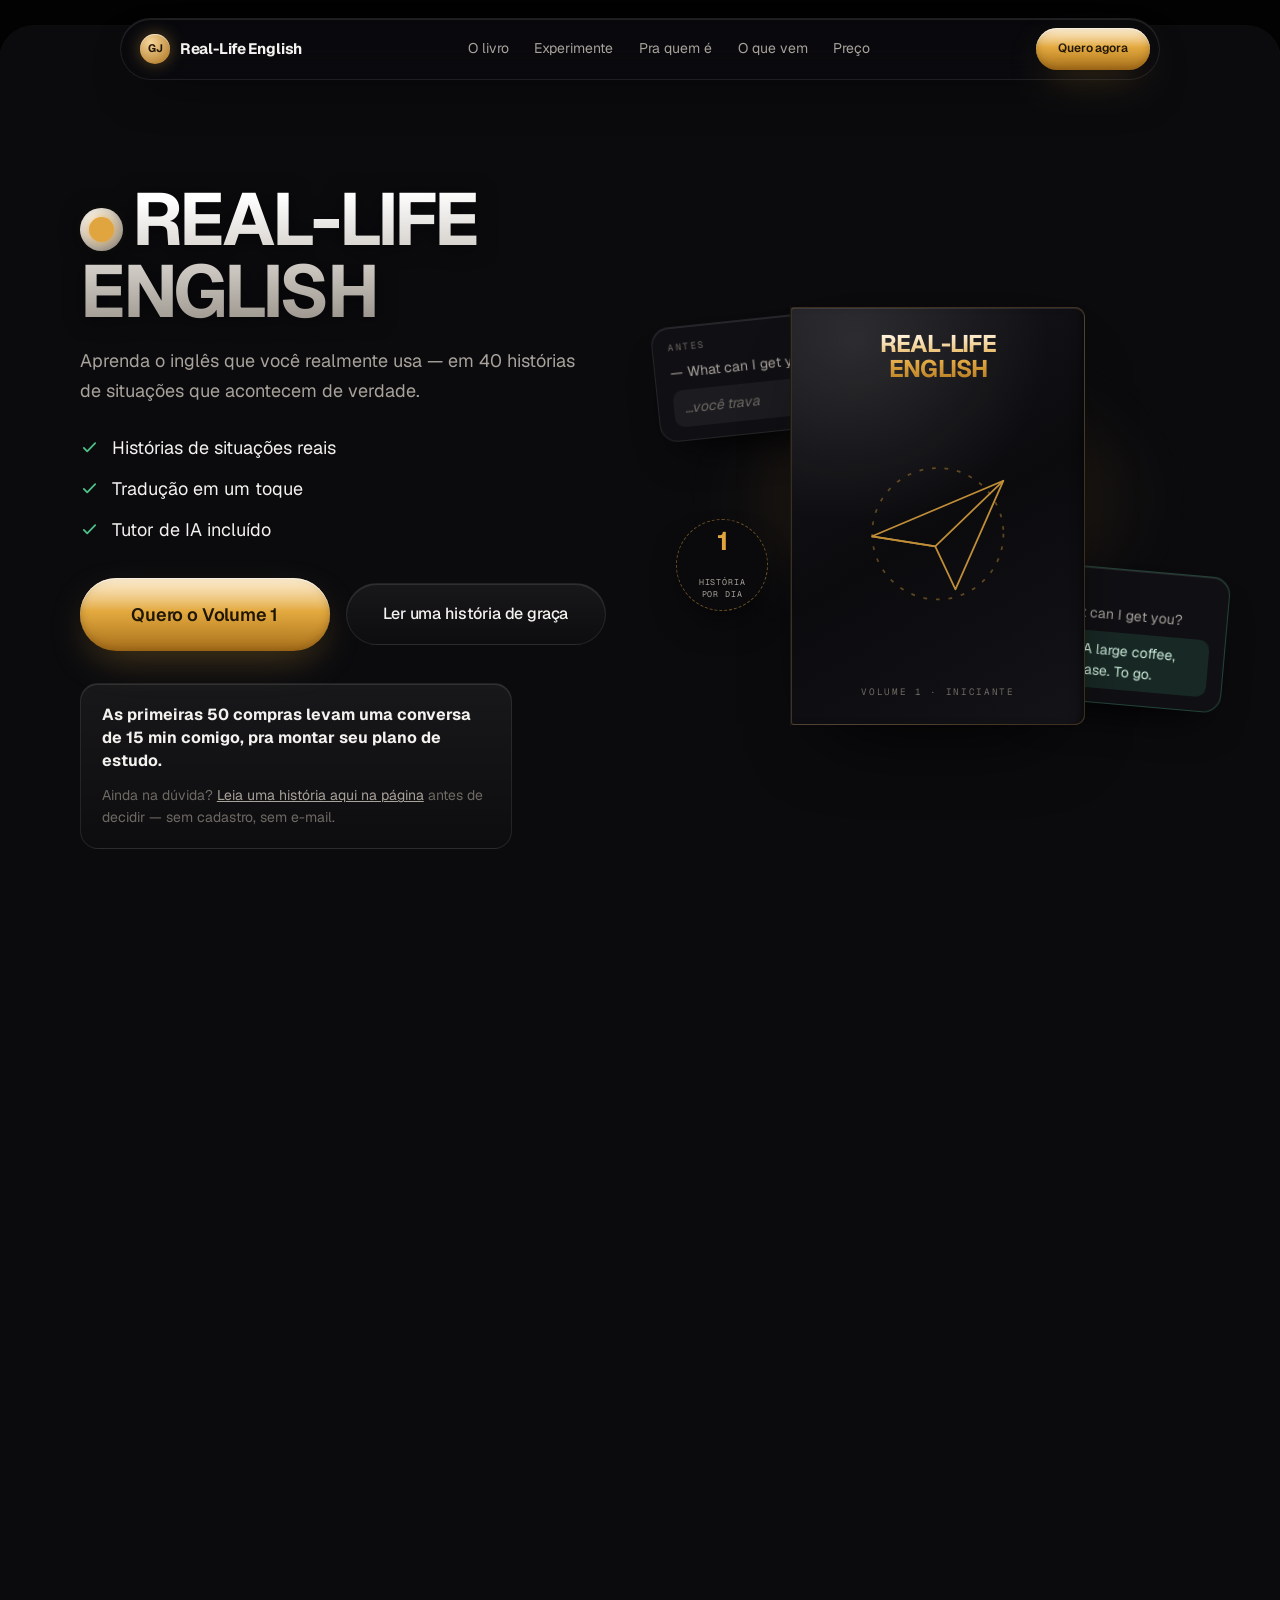
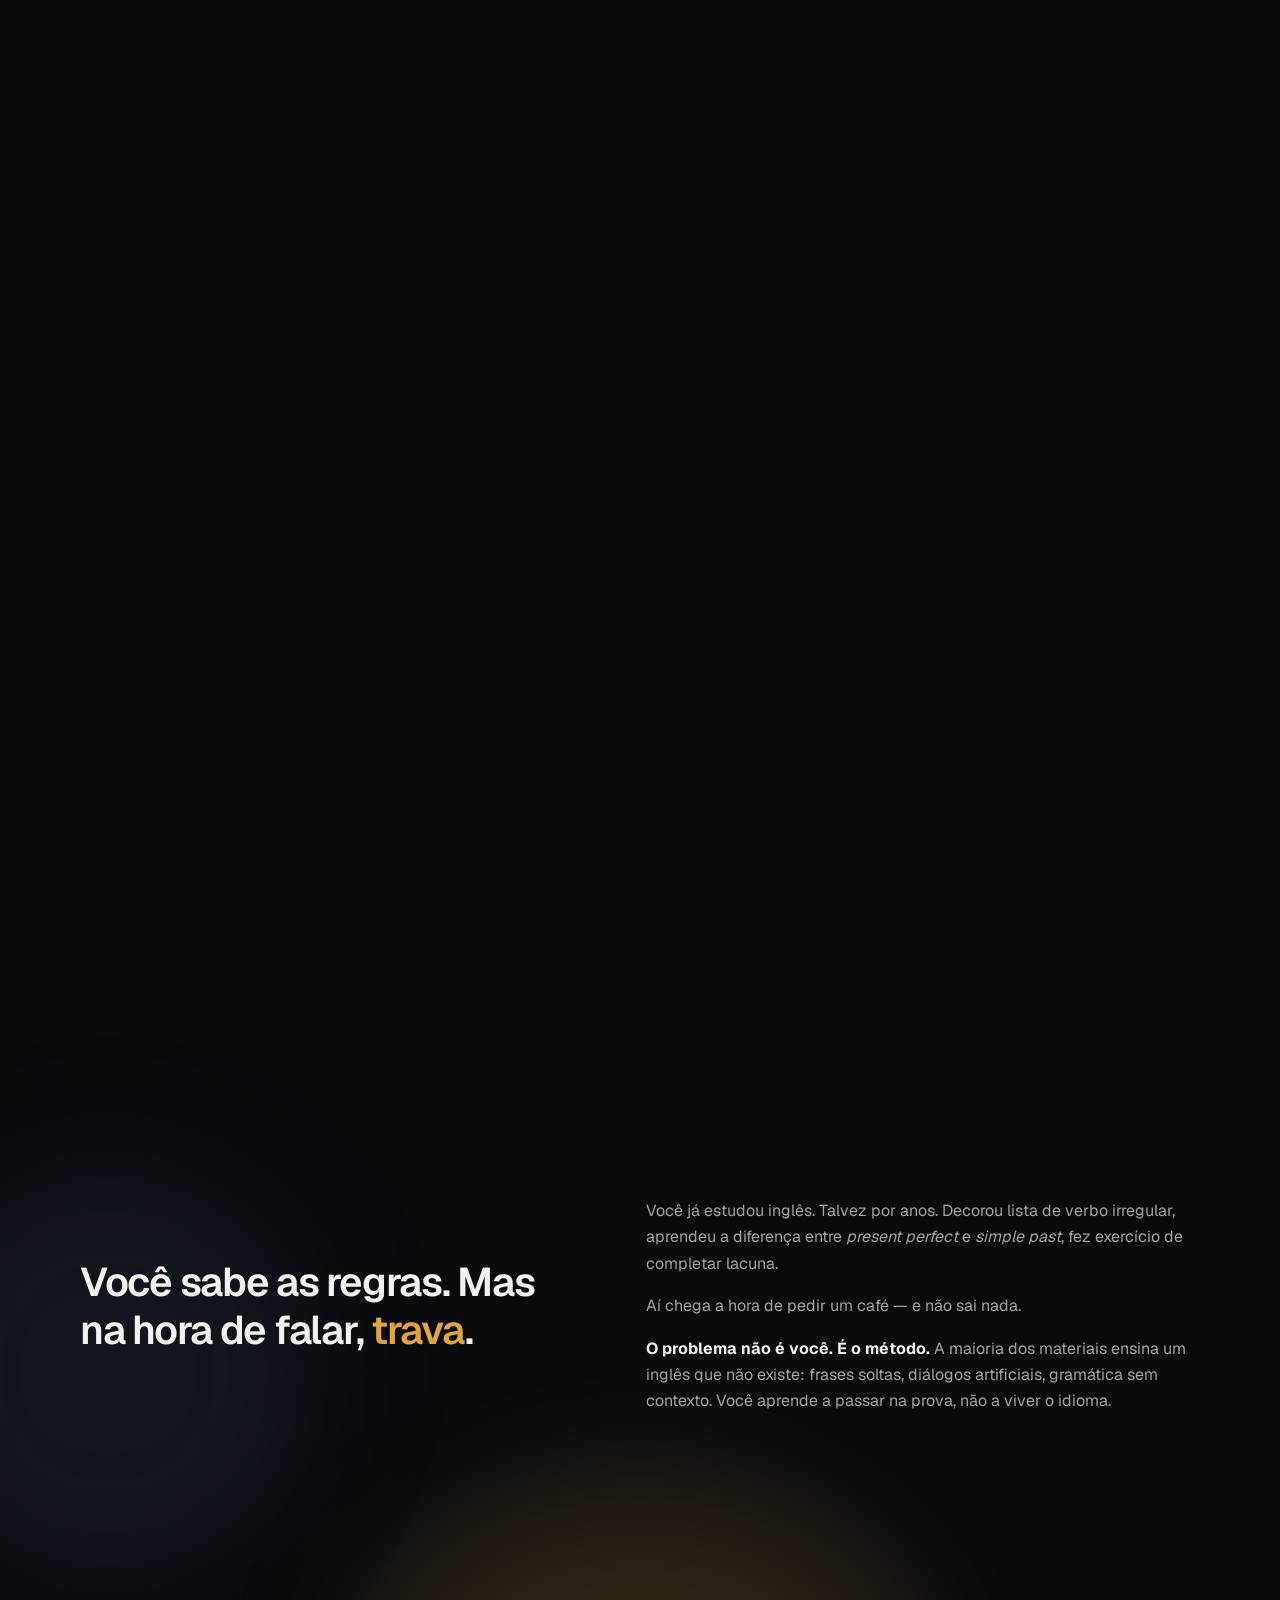
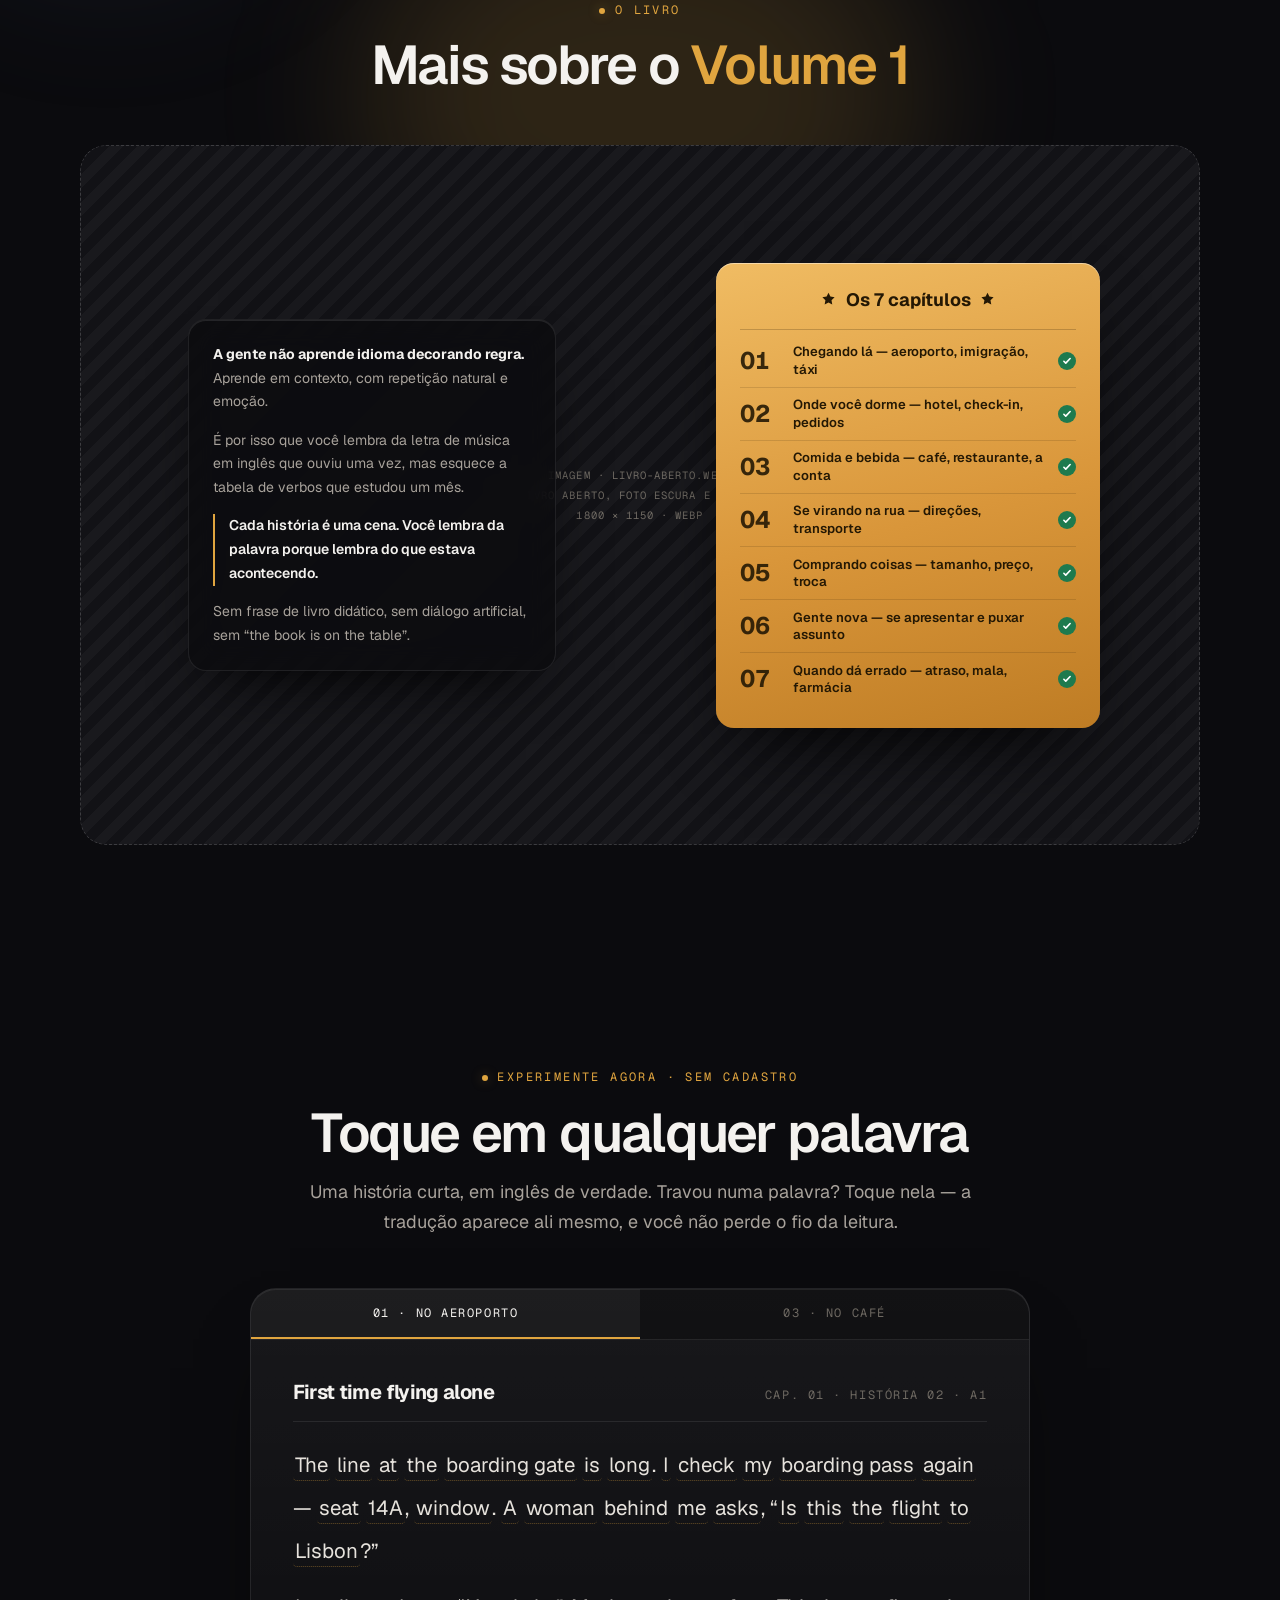
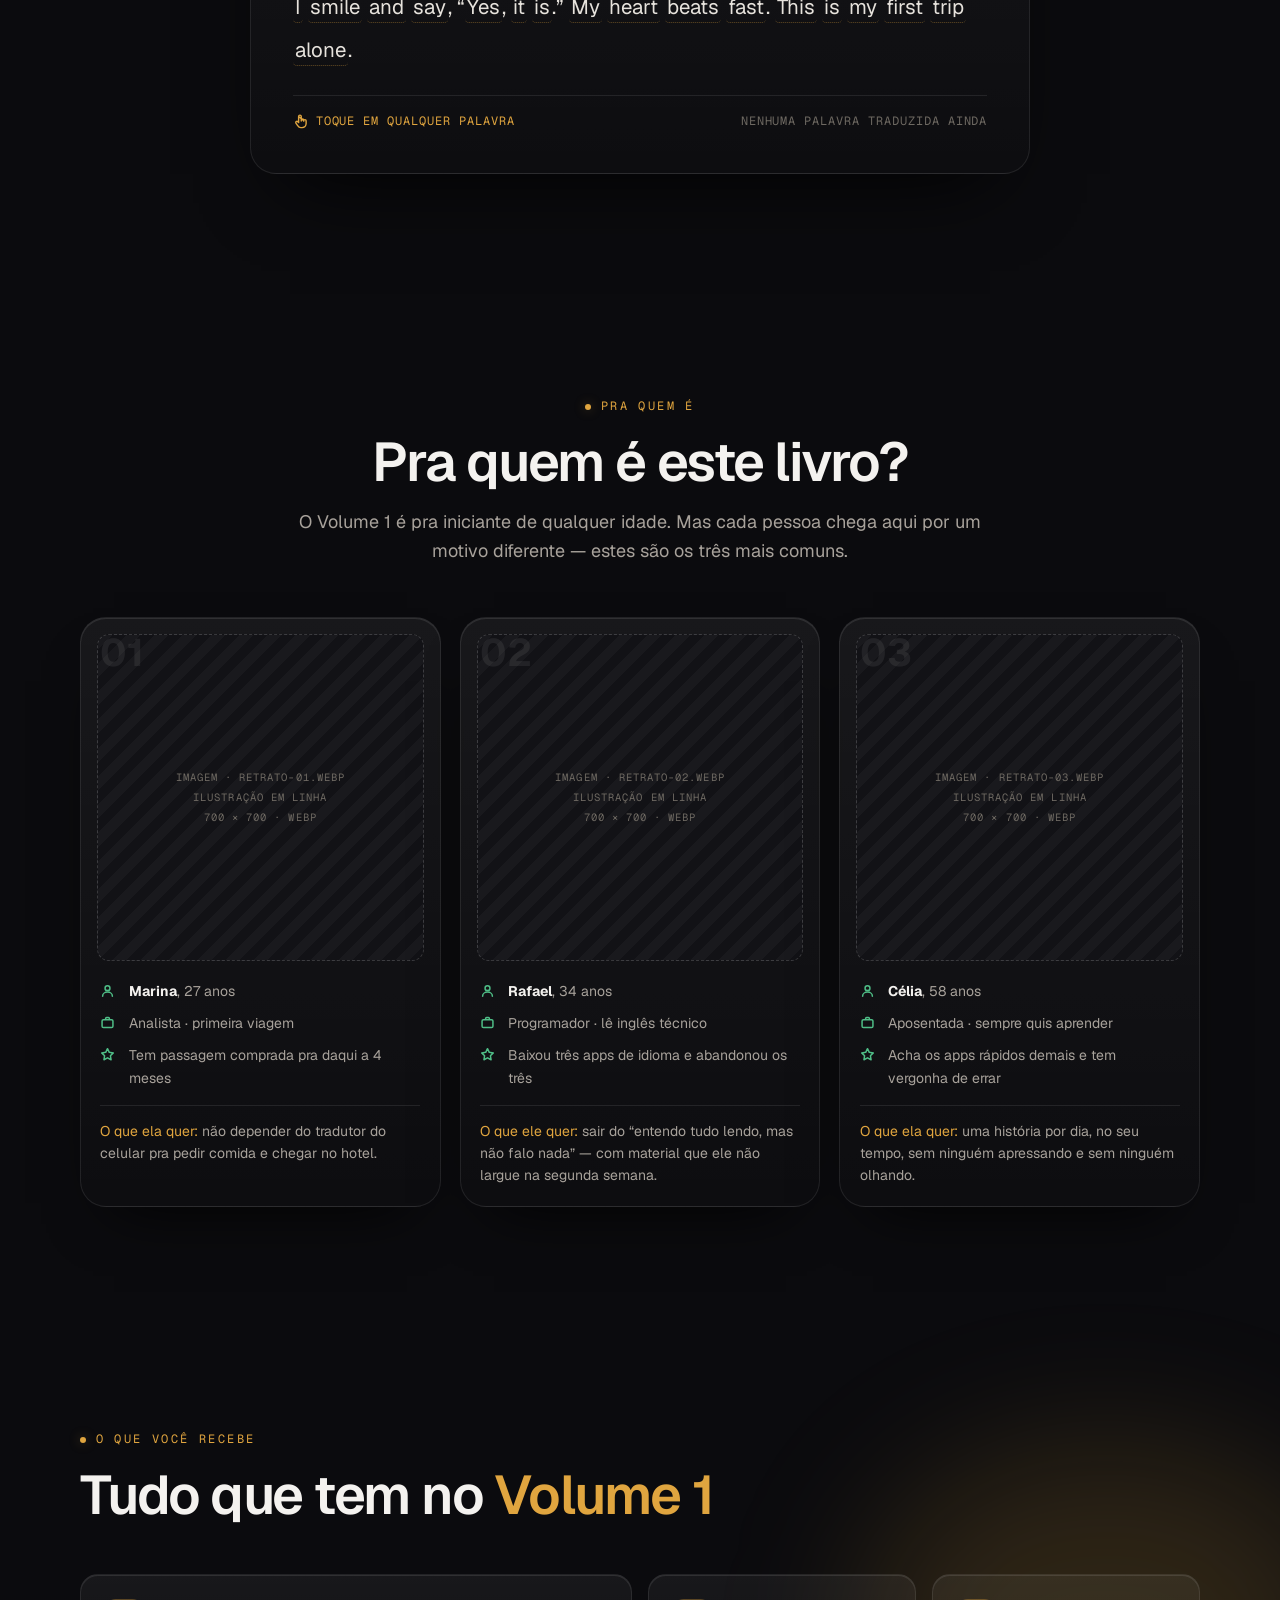
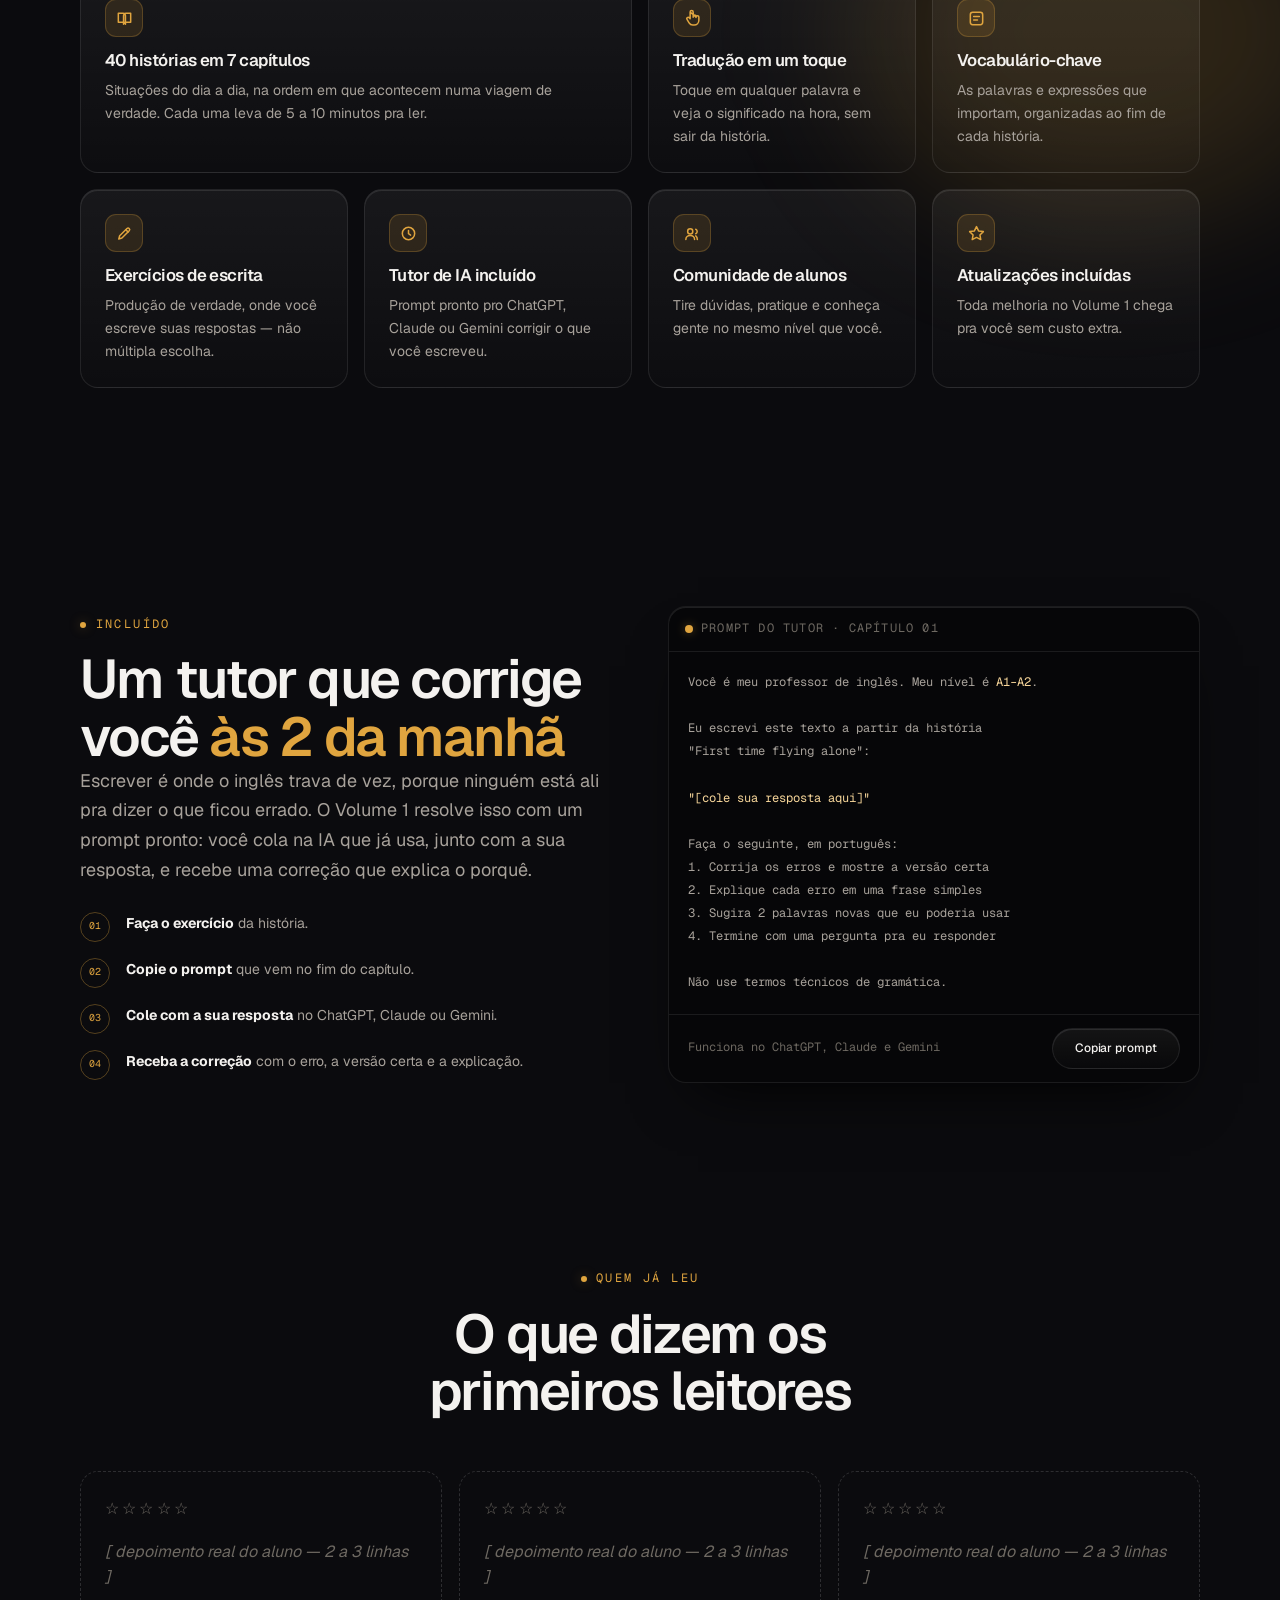
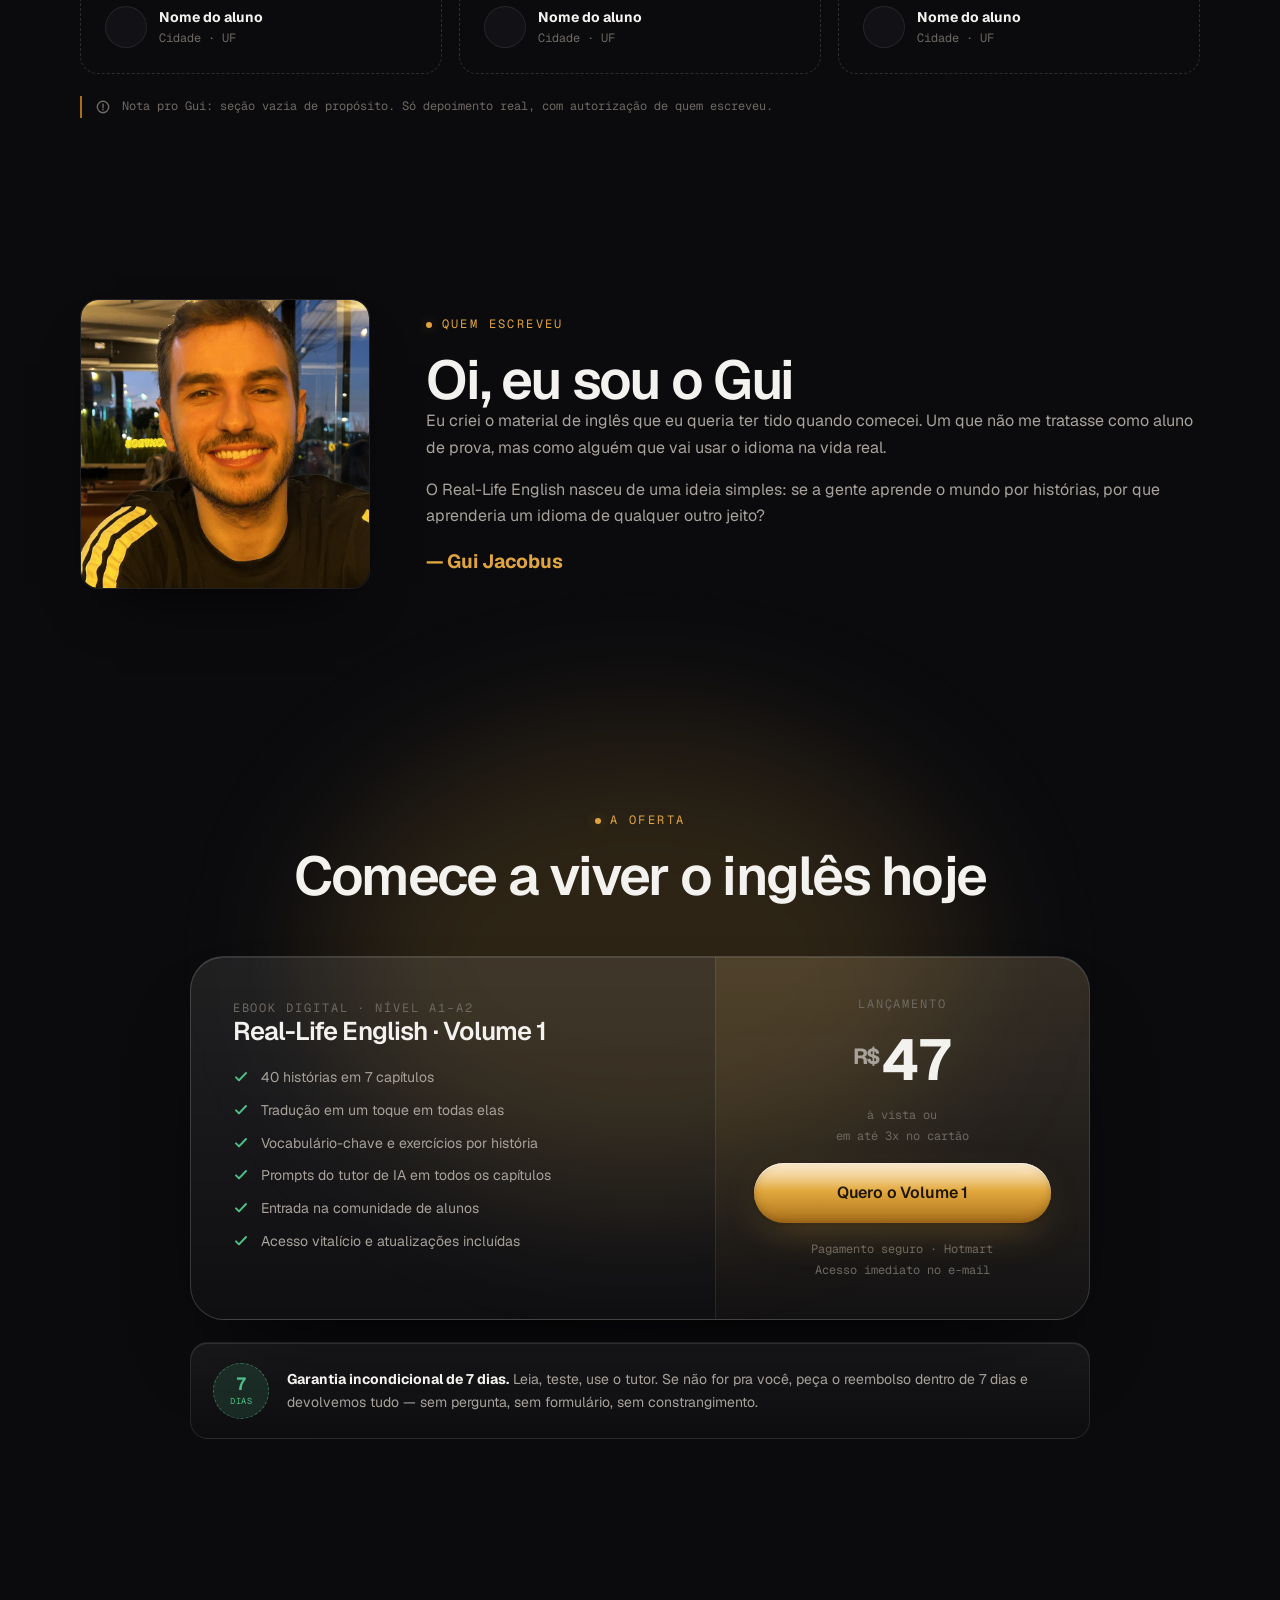
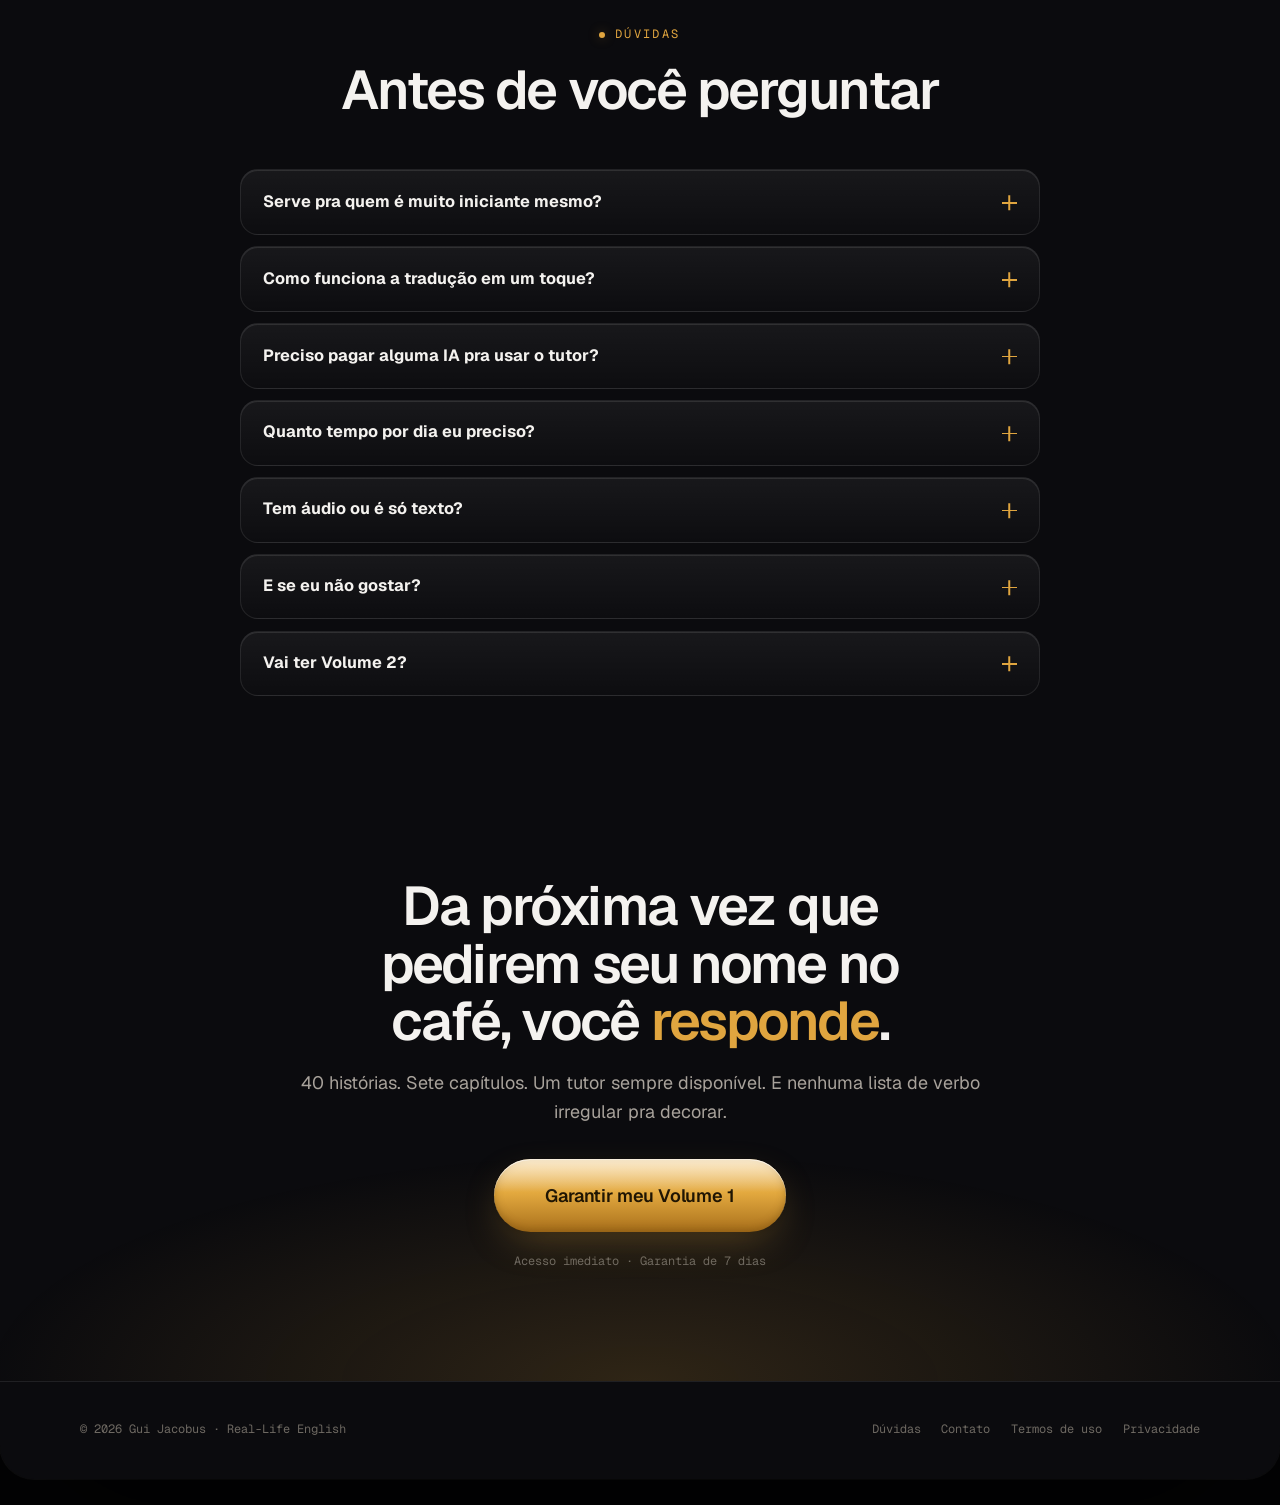
==== commit a549b186: "Fecha a página: fontes próprias, CSP estrita e cabeçalhos de segurança Revisão de segurança pedida a" ====
--- a/landing/index.html
+++ b/landing/index.html
@@ -3,6 +3,13 @@
 <head>
 <meta charset="utf-8">
 <meta name="viewport" content="width=device-width, initial-scale=1">
+
+<!-- Política de segurança: nada carrega de fora deste domínio.
+     Os cabeçalhos de verdade estão em _headers / vercel.json; este
+     meta é a rede de segurança caso a hospedagem não os aplique.
+     frame-ancestors não entra aqui: só funciona como cabeçalho. -->
+<meta http-equiv="Content-Security-Policy" content="default-src 'self'; base-uri 'self'; form-action 'none'; object-src 'none'; img-src 'self' data:; style-src 'self'; script-src 'self'; font-src 'self'; connect-src 'self'; upgrade-insecure-requests">
+<meta name="referrer" content="strict-origin-when-cross-origin">
 
 <title>Real-Life English — Volume 1</title>
 <meta name="description" content="Aprenda o inglês que você realmente usa no dia a dia: 40 histórias de situações reais, tradução em um toque e um tutor de IA que corrige você. Nível iniciante (A1–A2).">
@@ -18,9 +25,7 @@
 <meta name="twitter:card" content="summary_large_image">
 
 <link rel="icon" href="assets/img/favicon.png">
-<link rel="preconnect" href="https://fonts.googleapis.com">
-<link rel="preconnect" href="https://fonts.gstatic.com" crossorigin>
-<link rel="stylesheet" href="https://fonts.googleapis.com/css2?family=Geist:wght@400;500;600;700&family=Geist+Mono:wght@400;500&display=swap">
+<link rel="stylesheet" href="assets/css/fonts.css">
 <link rel="stylesheet" href="assets/css/styles.css">
 <link rel="stylesheet" href="assets/css/motion.css">
 <link rel="stylesheet" href="assets/css/opening.css">
@@ -179,7 +184,7 @@
      PROBLEMA
      ========================================================================== -->
 <section class="section section--tight">
-  <div class="glow glow--cool" style="width:420px;height:420px;left:-8%;top:10%" aria-hidden="true"></div>
+  <div class="glow glow--cool glow--problema" aria-hidden="true"></div>
   <div class="wrap problem__grid">
     <h2 class="problem__quote">Você sabe as regras. Mas na hora de falar, <em>trava</em>.</h2>
     <div class="problem__body">
@@ -194,7 +199,7 @@
      MAIS SOBRE O LIVRO — foto com painéis sobrepostos
      ========================================================================== -->
 <section class="section" id="livro">
-  <div class="glow glow--amber" style="width:560px;height:420px;left:50%;top:0;transform:translateX(-50%)" aria-hidden="true"></div>
+  <div class="glow glow--amber glow--livro" aria-hidden="true"></div>
   <div class="wrap">
     <div class="section-head section-head--center">
       <p class="eyebrow">O livro</p>
@@ -359,7 +364,7 @@
      O QUE VEM DENTRO
      ========================================================================== -->
 <section class="section" id="dentro">
-  <div class="glow glow--amber" style="width:500px;height:380px;right:-6%;top:16%" aria-hidden="true"></div>
+  <div class="glow glow--amber glow--dentro" aria-hidden="true"></div>
   <div class="wrap">
     <div class="section-head">
       <p class="eyebrow">O que você recebe</p>
@@ -486,7 +491,7 @@
     </div>
 
     <p class="editor-note">
-      <svg width="14" height="14" viewBox="0 0 16 16" fill="none" stroke="currentColor" stroke-width="1.6" aria-hidden="true" style="flex:none;margin-top:4px"><circle cx="8" cy="8" r="6.5"/><path d="M8 4.8v4M8 10.9v.4" stroke-linecap="round"/></svg>
+      <svg width="14" height="14" viewBox="0 0 16 16" fill="none" stroke="currentColor" stroke-width="1.6" aria-hidden="true"><circle cx="8" cy="8" r="6.5"/><path d="M8 4.8v4M8 10.9v.4" stroke-linecap="round"/></svg>
       <span>Nota pro Gui: seção vazia de propósito. Só depoimento real, com autorização de quem escreveu.</span>
     </p>
   </div>
@@ -517,7 +522,7 @@
      OFERTA
      ========================================================================== -->
 <section class="section offer" id="oferta">
-  <div class="glow glow--amber" style="width:640px;height:460px;left:50%;top:4%;transform:translateX(-50%)" aria-hidden="true"></div>
+  <div class="glow glow--amber glow--oferta" aria-hidden="true"></div>
   <div class="wrap">
     <div class="section-head section-head--center">
       <p class="eyebrow">A oferta</p>
@@ -608,7 +613,7 @@
     <h2 class="final__title">Da próxima vez que pedirem seu nome no café, você <em>responde</em>.</h2>
     <p class="lede">40 histórias. Sete capítulos. Um tutor sempre disponível. E nenhuma lista de verbo irregular pra decorar.</p>
     <a class="btn btn--primary btn--lg" href="#oferta" data-cta="final">Garantir meu Volume 1</a>
-    <p class="price__terms" style="margin-top:1.2rem">Acesso imediato · Garantia de 7 dias</p>
+    <p class="price__terms price__terms--after">Acesso imediato · Garantia de 7 dias</p>
   </div>
 </section>
 
--- a/landing/assets/css/fonts.css
+++ b/landing/assets/css/fonts.css
@@ -0,0 +1,69 @@
+/* ==========================================================================
+   Fontes hospedadas aqui mesmo
+   --------------------------------------------------------------------------
+   Os arquivos vêm do Google Fonts, mas são servidos pelo seu próprio
+   domínio. Motivo: quando a página pede a fonte ao Google, o navegador do
+   visitante abre conexão com um servidor do Google e entrega a ele o IP e o
+   User-Agent de quem está lendo — dado pessoal, coletado por um terceiro,
+   sem consentimento e sem que isso apareça na sua política de privacidade.
+
+   Servindo daqui, nada sai para fora. Some a dependência externa, some o
+   ponto de coleta, e a CSP pode ser bem mais fechada.
+
+   Só os intervalos latinos foram baixados: o resto (cirílico, grego,
+   vietnamita) seria peso morto numa página em português.
+   ========================================================================== */
+
+@font-face {
+  font-family: 'Geist';
+  font-style: normal;
+  font-weight: 400;
+  font-display: swap;
+  src: url('../fonts/geist-400.woff2') format('woff2');
+  unicode-range: U+0000-00FF, U+0131, U+0152-0153, U+02BB-02BC, U+02C6, U+02DA, U+02DC, U+0304, U+0308, U+0329, U+2000-206F, U+20AC, U+2122, U+2191, U+2193, U+2212, U+2215, U+FEFF, U+FFFD;
+}
+
+@font-face {
+  font-family: 'Geist';
+  font-style: normal;
+  font-weight: 500;
+  font-display: swap;
+  src: url('../fonts/geist-500.woff2') format('woff2');
+  unicode-range: U+0000-00FF, U+0131, U+0152-0153, U+02BB-02BC, U+02C6, U+02DA, U+02DC, U+0304, U+0308, U+0329, U+2000-206F, U+20AC, U+2122, U+2191, U+2193, U+2212, U+2215, U+FEFF, U+FFFD;
+}
+
+@font-face {
+  font-family: 'Geist';
+  font-style: normal;
+  font-weight: 600;
+  font-display: swap;
+  src: url('../fonts/geist-600.woff2') format('woff2');
+  unicode-range: U+0000-00FF, U+0131, U+0152-0153, U+02BB-02BC, U+02C6, U+02DA, U+02DC, U+0304, U+0308, U+0329, U+2000-206F, U+20AC, U+2122, U+2191, U+2193, U+2212, U+2215, U+FEFF, U+FFFD;
+}
+
+@font-face {
+  font-family: 'Geist';
+  font-style: normal;
+  font-weight: 700;
+  font-display: swap;
+  src: url('../fonts/geist-700.woff2') format('woff2');
+  unicode-range: U+0000-00FF, U+0131, U+0152-0153, U+02BB-02BC, U+02C6, U+02DA, U+02DC, U+0304, U+0308, U+0329, U+2000-206F, U+20AC, U+2122, U+2191, U+2193, U+2212, U+2215, U+FEFF, U+FFFD;
+}
+
+@font-face {
+  font-family: 'Geist Mono';
+  font-style: normal;
+  font-weight: 400;
+  font-display: swap;
+  src: url('../fonts/geist-mono-400.woff2') format('woff2');
+  unicode-range: U+0000-00FF, U+0131, U+0152-0153, U+02BB-02BC, U+02C6, U+02DA, U+02DC, U+0304, U+0308, U+0329, U+2000-206F, U+20AC, U+2122, U+2191, U+2193, U+2212, U+2215, U+FEFF, U+FFFD;
+}
+
+@font-face {
+  font-family: 'Geist Mono';
+  font-style: normal;
+  font-weight: 500;
+  font-display: swap;
+  src: url('../fonts/geist-mono-500.woff2') format('woff2');
+  unicode-range: U+0000-00FF, U+0131, U+0152-0153, U+02BB-02BC, U+02C6, U+02DA, U+02DC, U+0304, U+0308, U+0329, U+2000-206F, U+20AC, U+2122, U+2191, U+2193, U+2212, U+2215, U+FEFF, U+FFFD;
+}
--- a/landing/assets/css/styles.css
+++ b/landing/assets/css/styles.css
@@ -1167,3 +1167,18 @@
     transition-duration: .01ms !important;
   }
 }
+
+/* --------------------------------------------------------------------------
+   22. Posições das luzes e ajustes finos
+   --------------------------------------------------------------------------
+   Estas regras existiam como atributos style= no HTML. Saíram de lá para que
+   a política de segurança (CSP) possa proibir estilo inline por completo —
+   sem 'unsafe-inline', a única folga que um ataque de injeção teria.
+   -------------------------------------------------------------------------- */
+.glow--problema { width: 420px; height: 420px; left: -8%;  top: 10%; }
+.glow--livro    { width: 560px; height: 420px; left: 50%;  top: 0;   transform: translateX(-50%); }
+.glow--dentro   { width: 500px; height: 380px; right: -6%; top: 16%; }
+.glow--oferta   { width: 640px; height: 460px; left: 50%;  top: 4%;  transform: translateX(-50%); }
+
+.price__terms--after { margin-top: 1.2rem; }
+.editor-note > svg { flex: none; margin-top: 4px; }
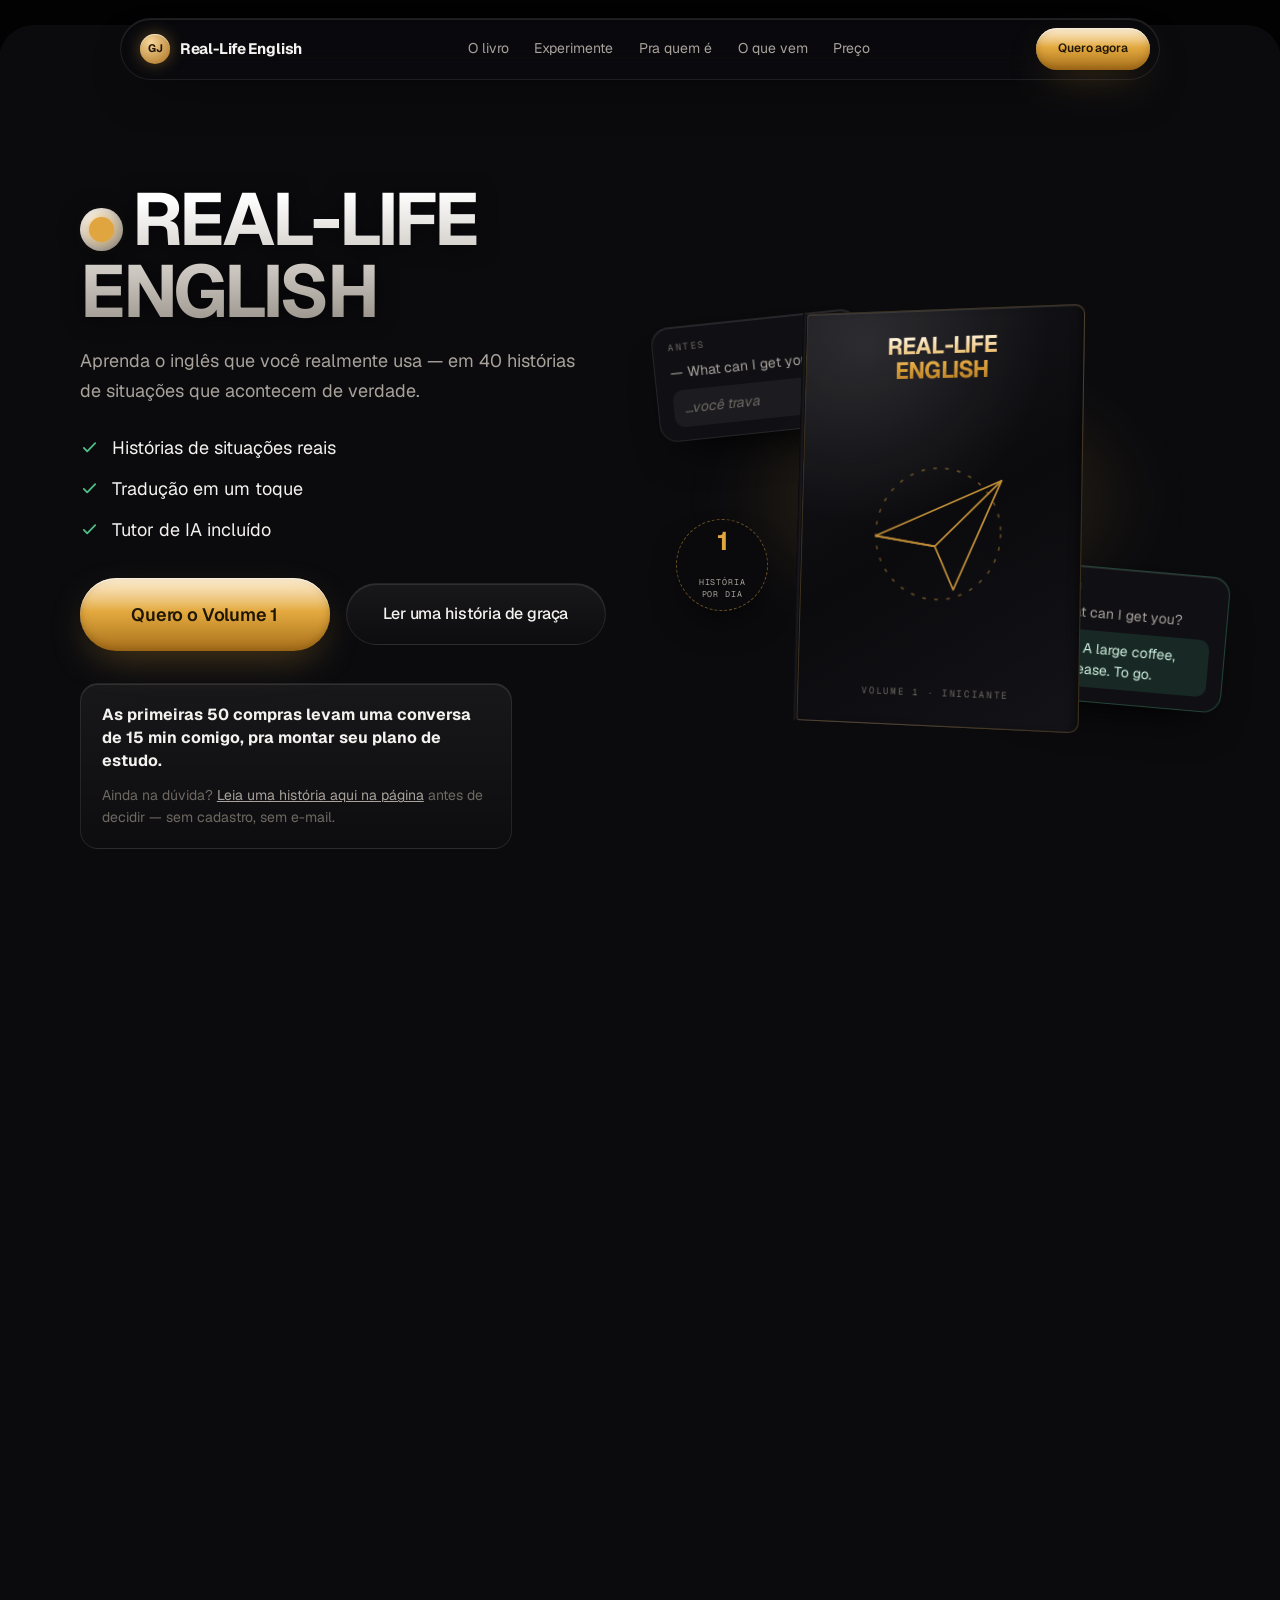
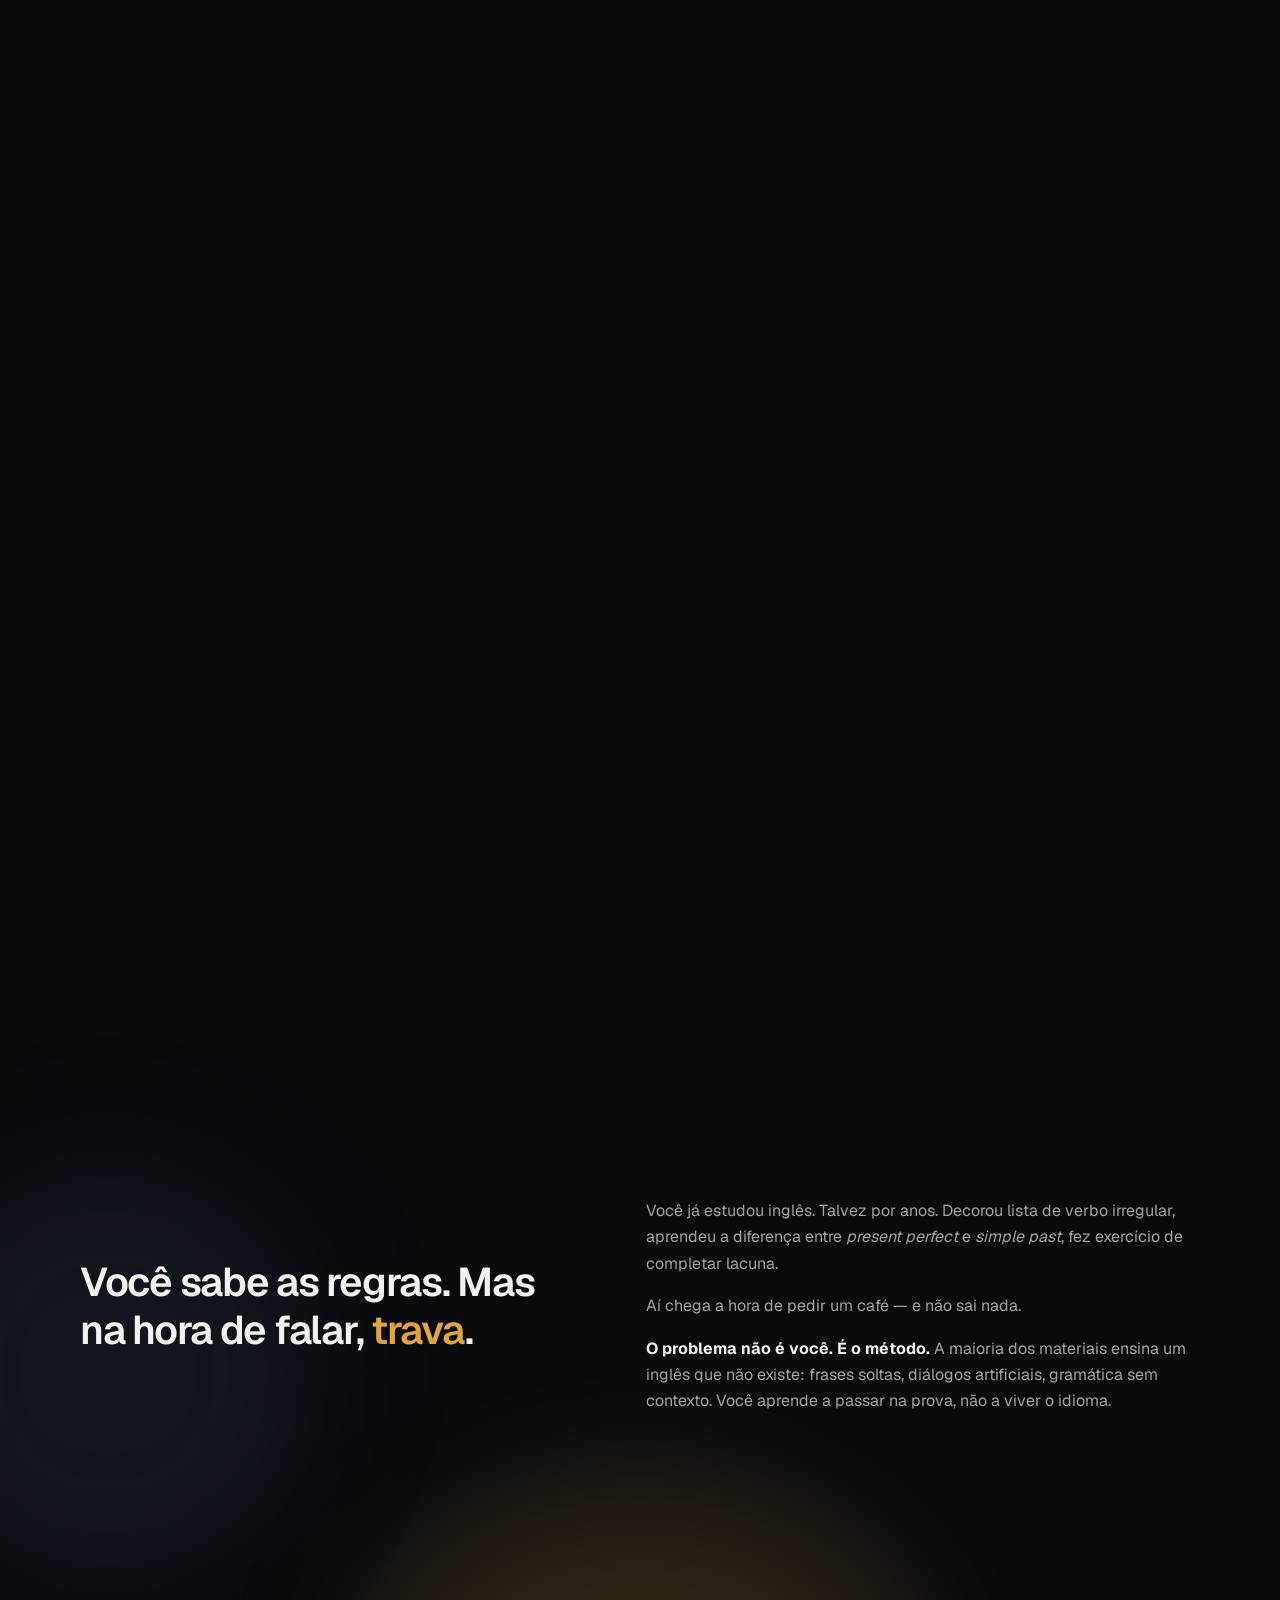
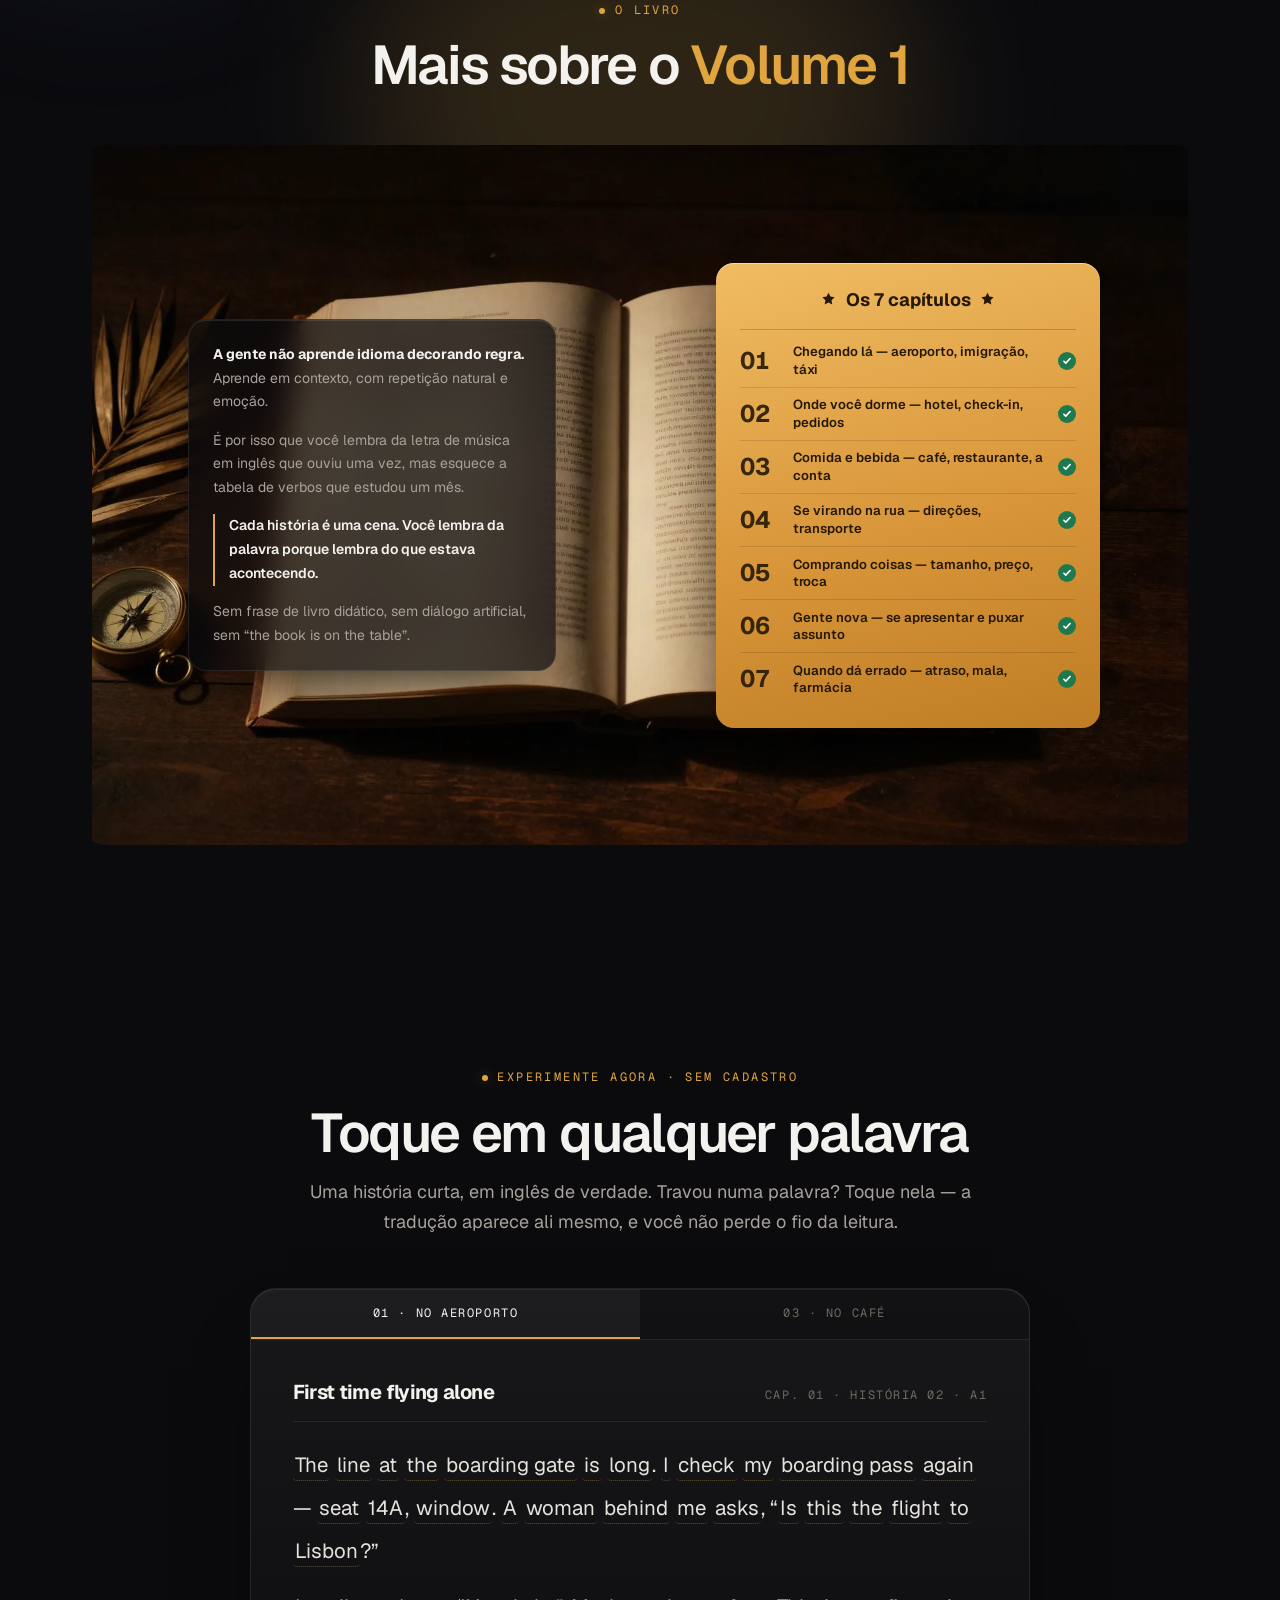
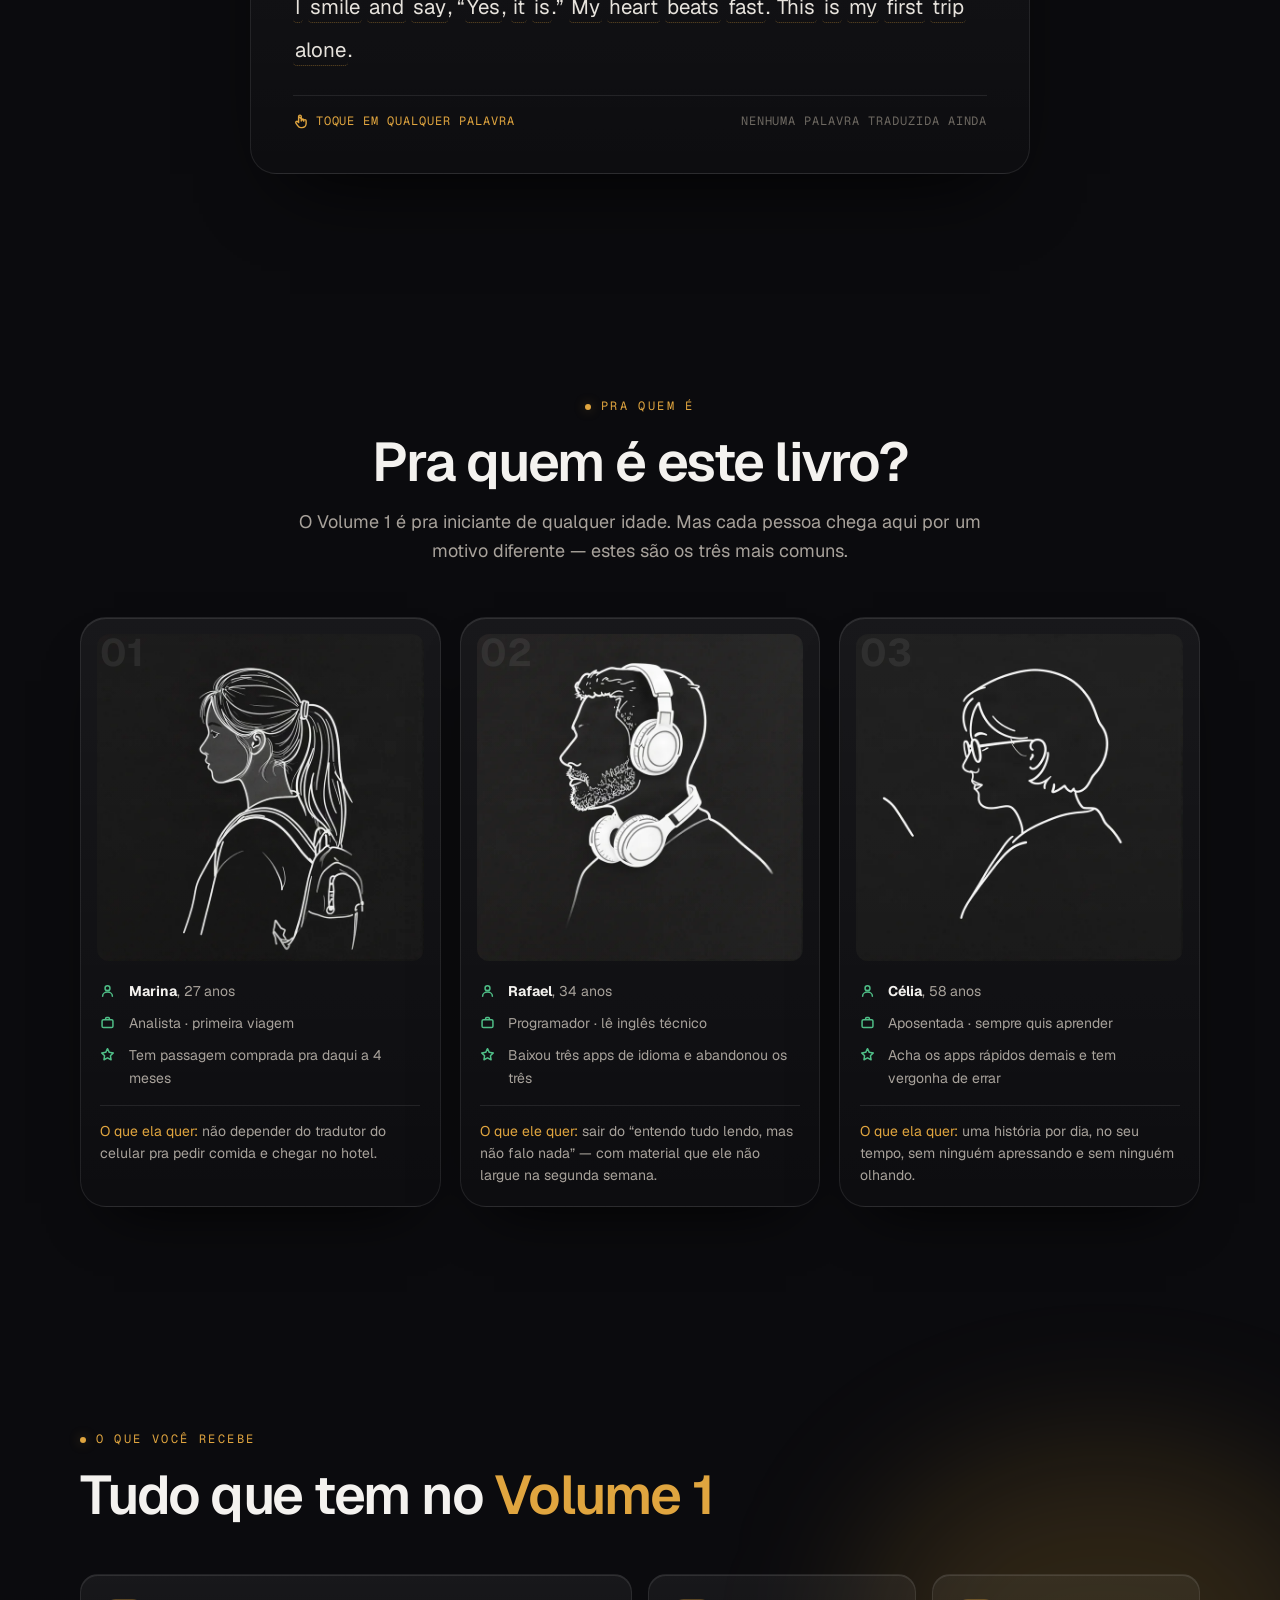
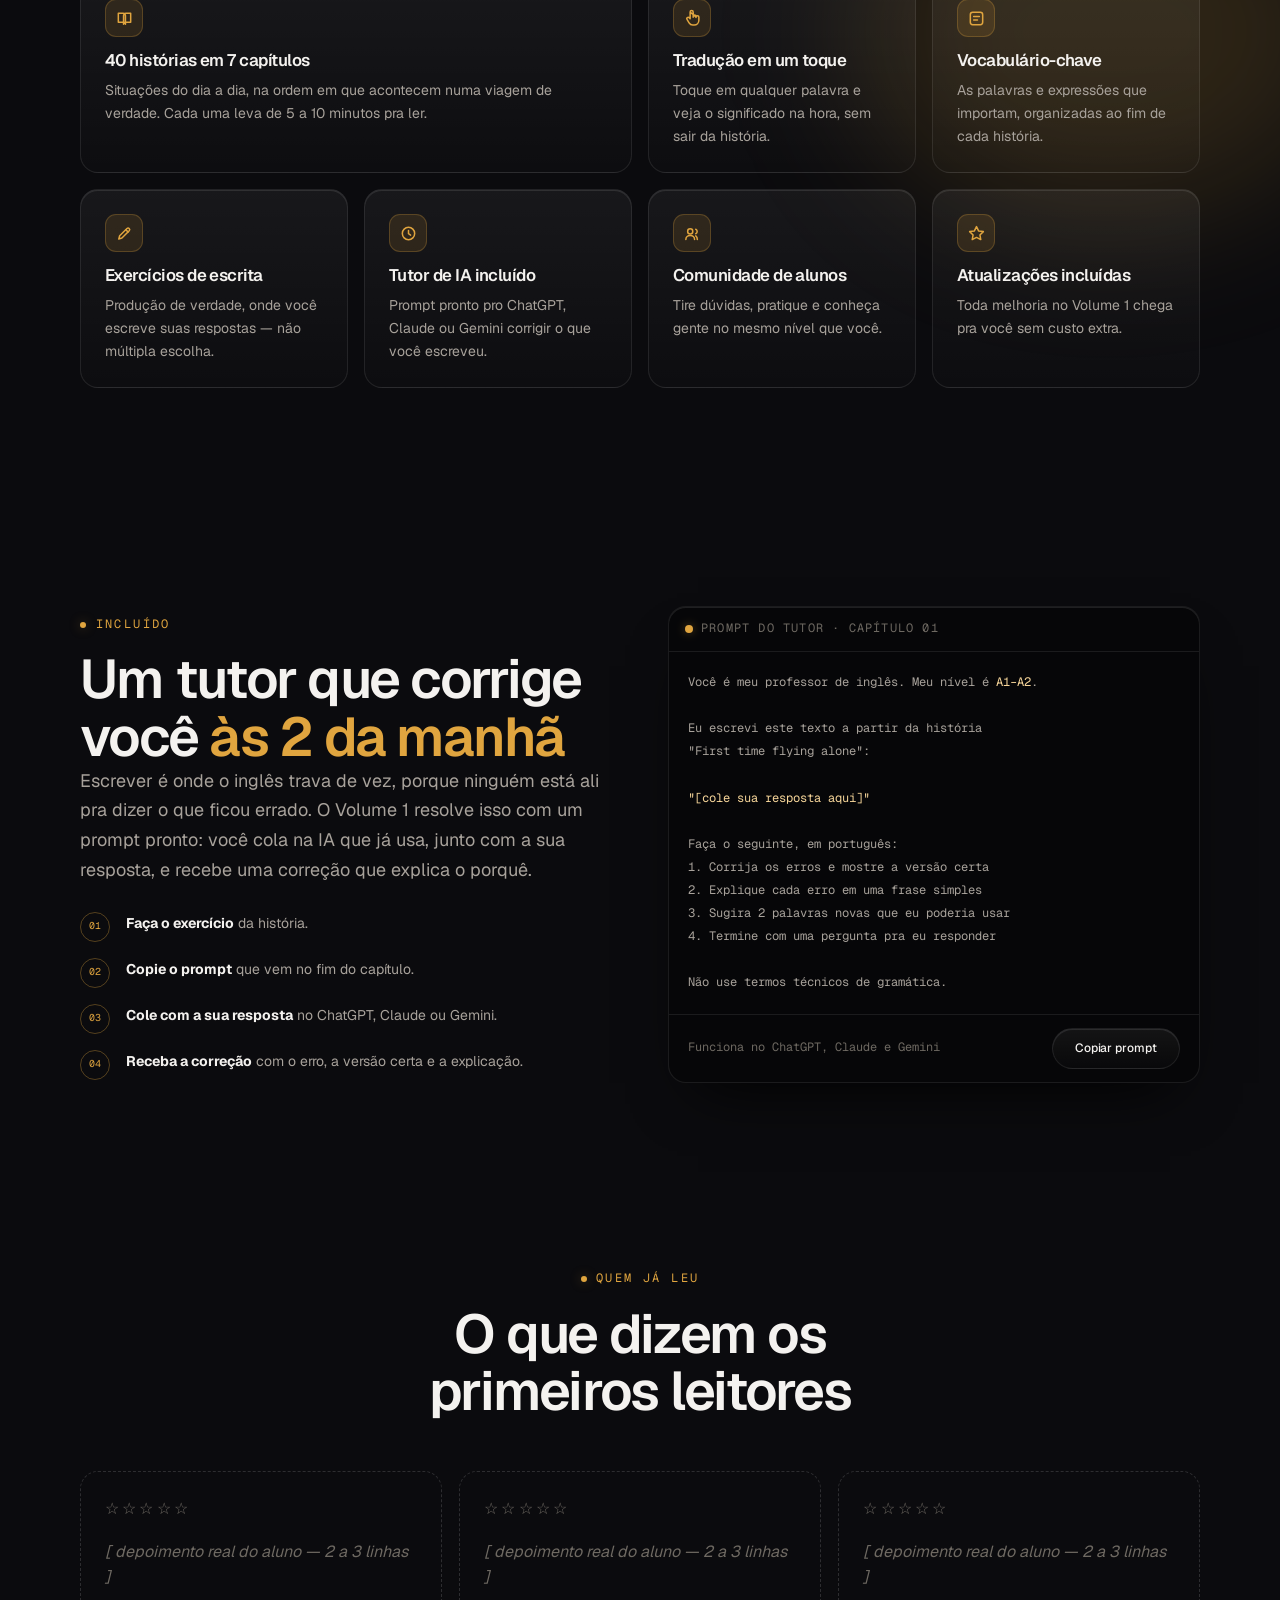
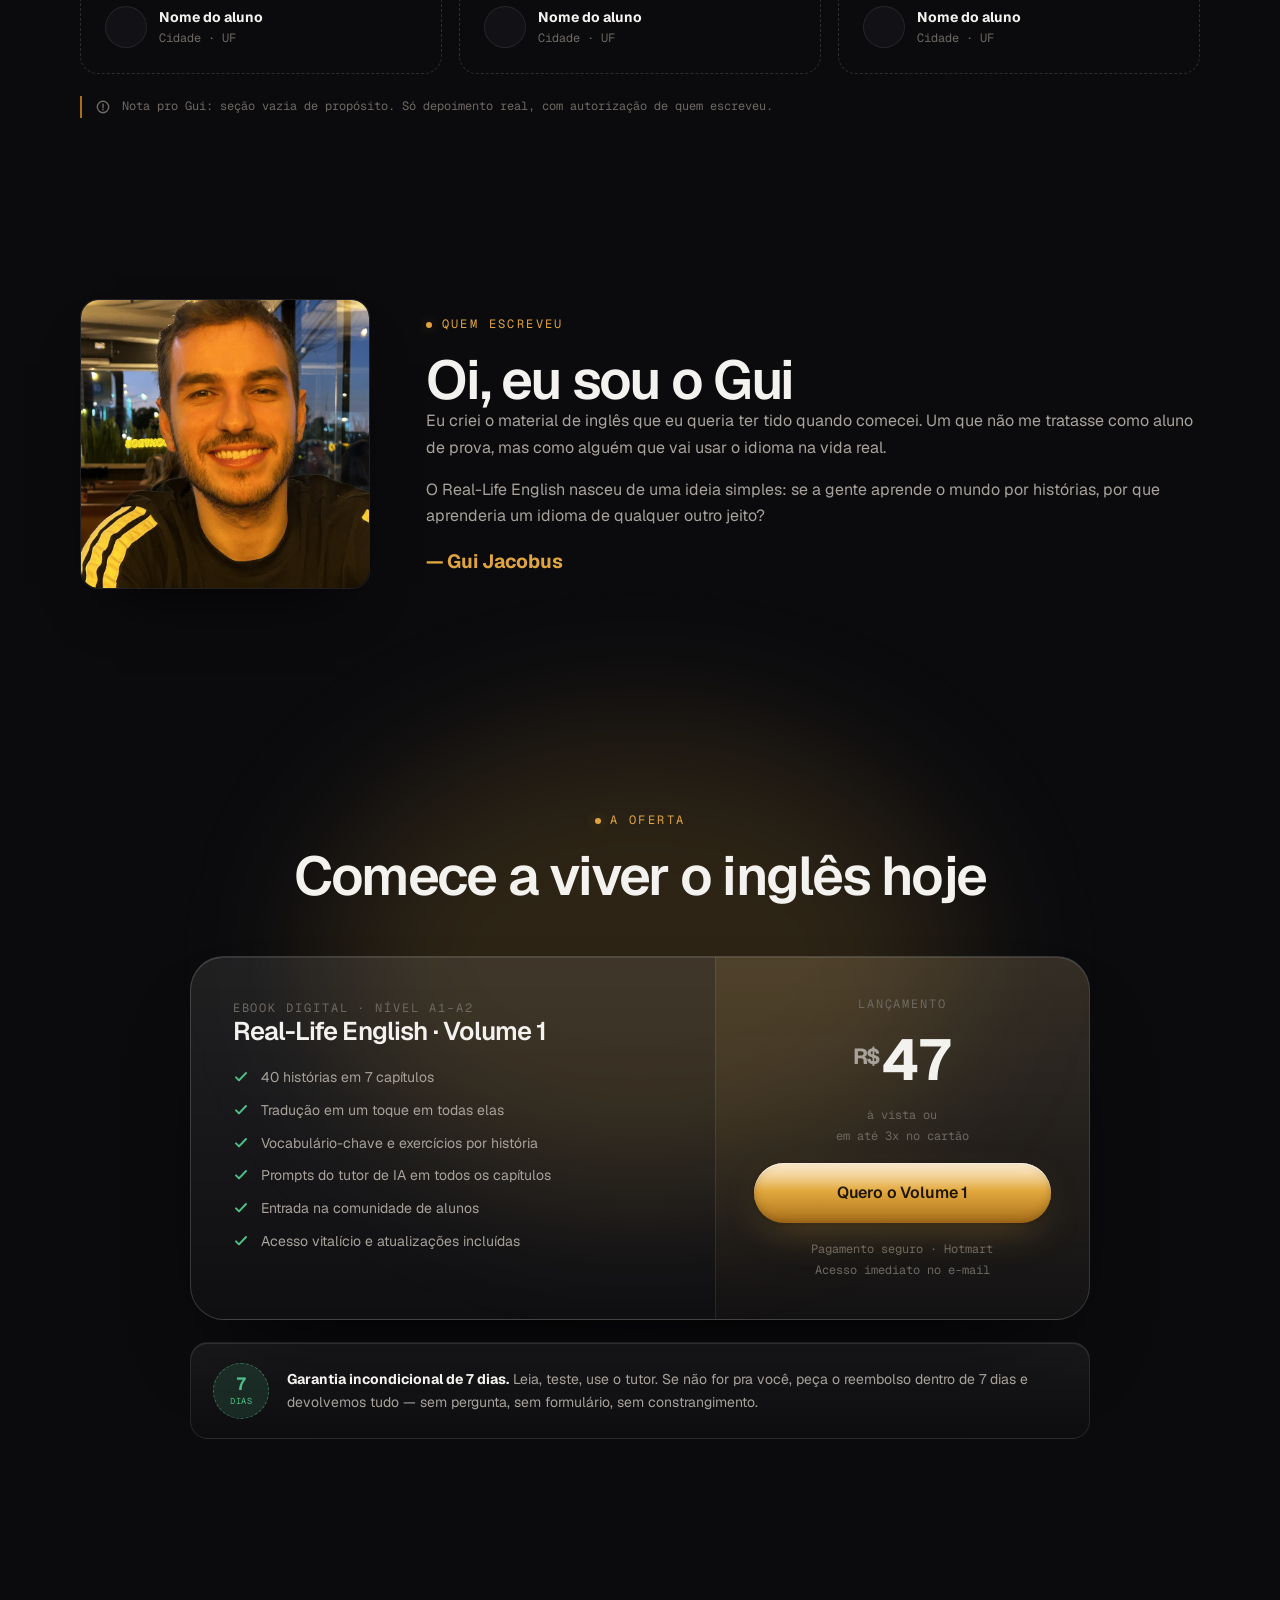
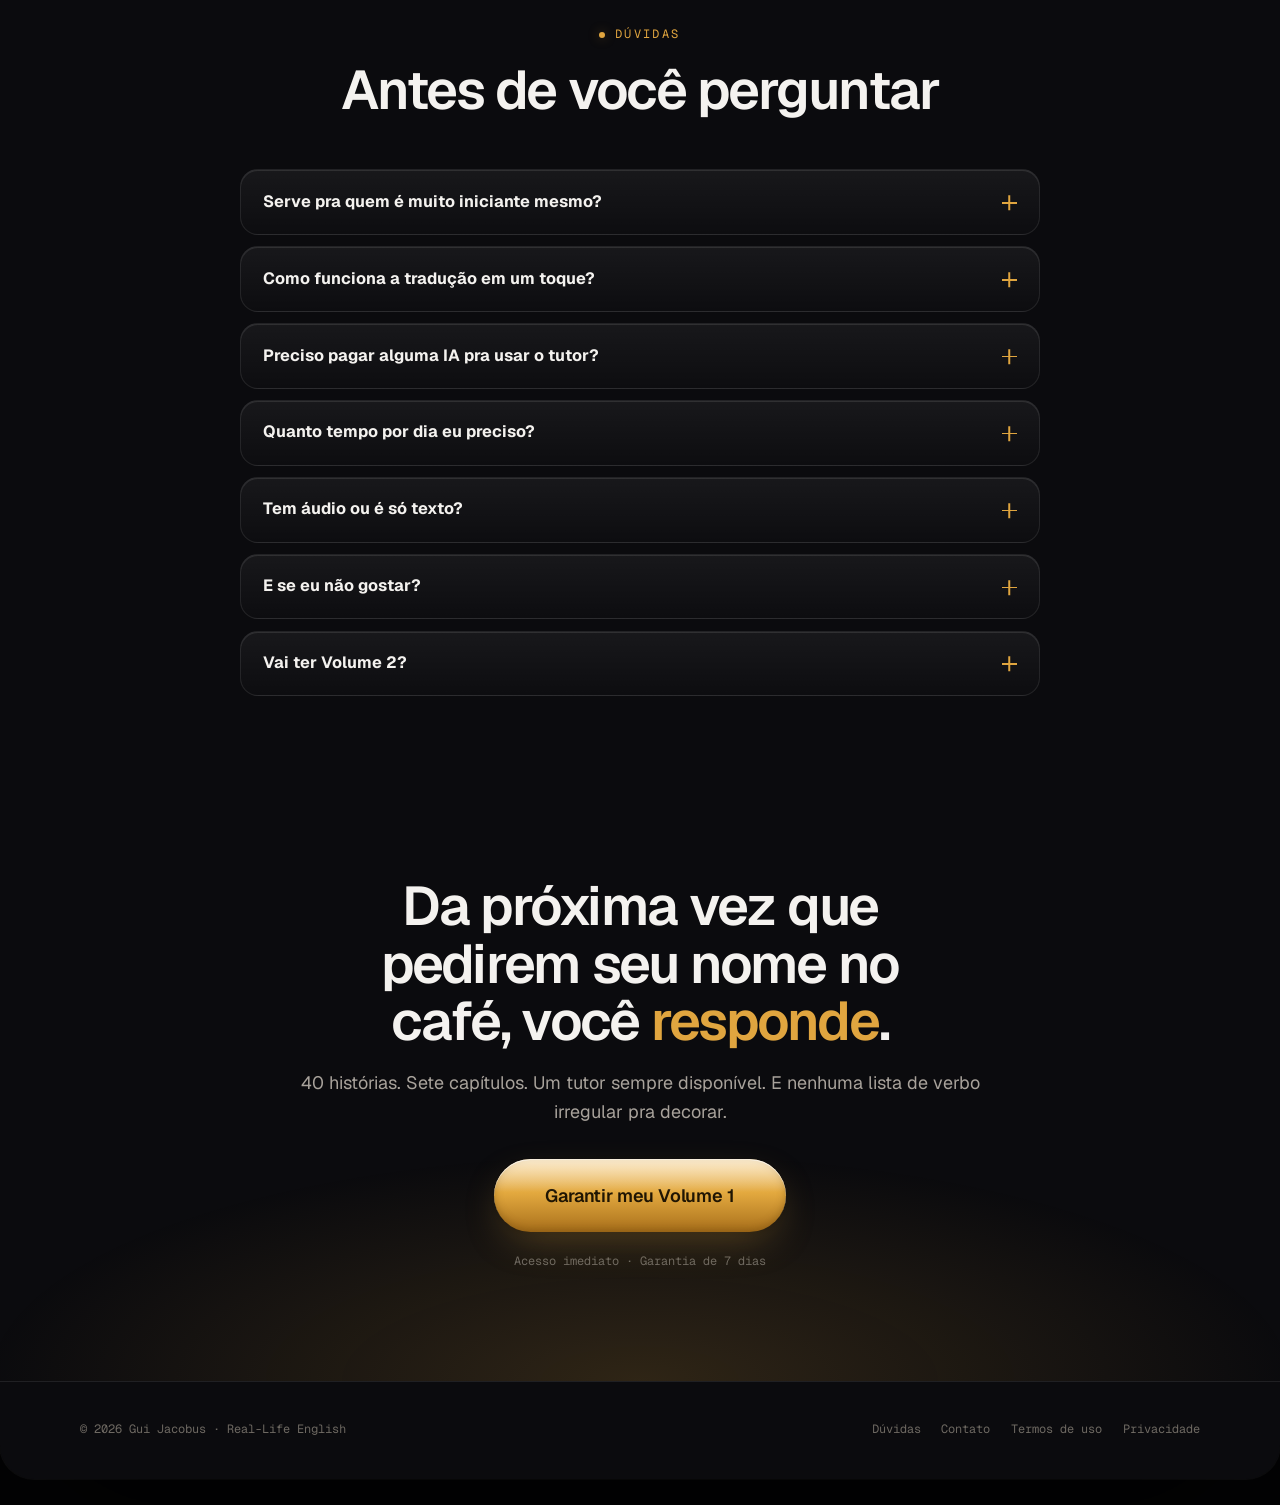
==== commit 707f78df: "Aplica a lista dos 20 pontos de segurança ao que existe numa página estática O autor mandou a lista " ====
--- a/landing/index.html
+++ b/landing/index.html
@@ -8,7 +8,7 @@
      Os cabeçalhos de verdade estão em _headers / vercel.json; este
      meta é a rede de segurança caso a hospedagem não os aplique.
      frame-ancestors não entra aqui: só funciona como cabeçalho. -->
-<meta http-equiv="Content-Security-Policy" content="default-src 'self'; base-uri 'self'; form-action 'none'; object-src 'none'; img-src 'self' data:; style-src 'self'; script-src 'self'; font-src 'self'; connect-src 'self'; upgrade-insecure-requests">
+<meta http-equiv="Content-Security-Policy" content="default-src 'self'; base-uri 'self'; form-action 'none'; frame-src 'none'; object-src 'none'; img-src 'self'; style-src 'self'; script-src 'self'; font-src 'self'; connect-src 'self'; media-src 'none'; worker-src 'none'; manifest-src 'self'; upgrade-insecure-requests">
 <meta name="referrer" content="strict-origin-when-cross-origin">
 
 <title>Real-Life English — Volume 1</title>
